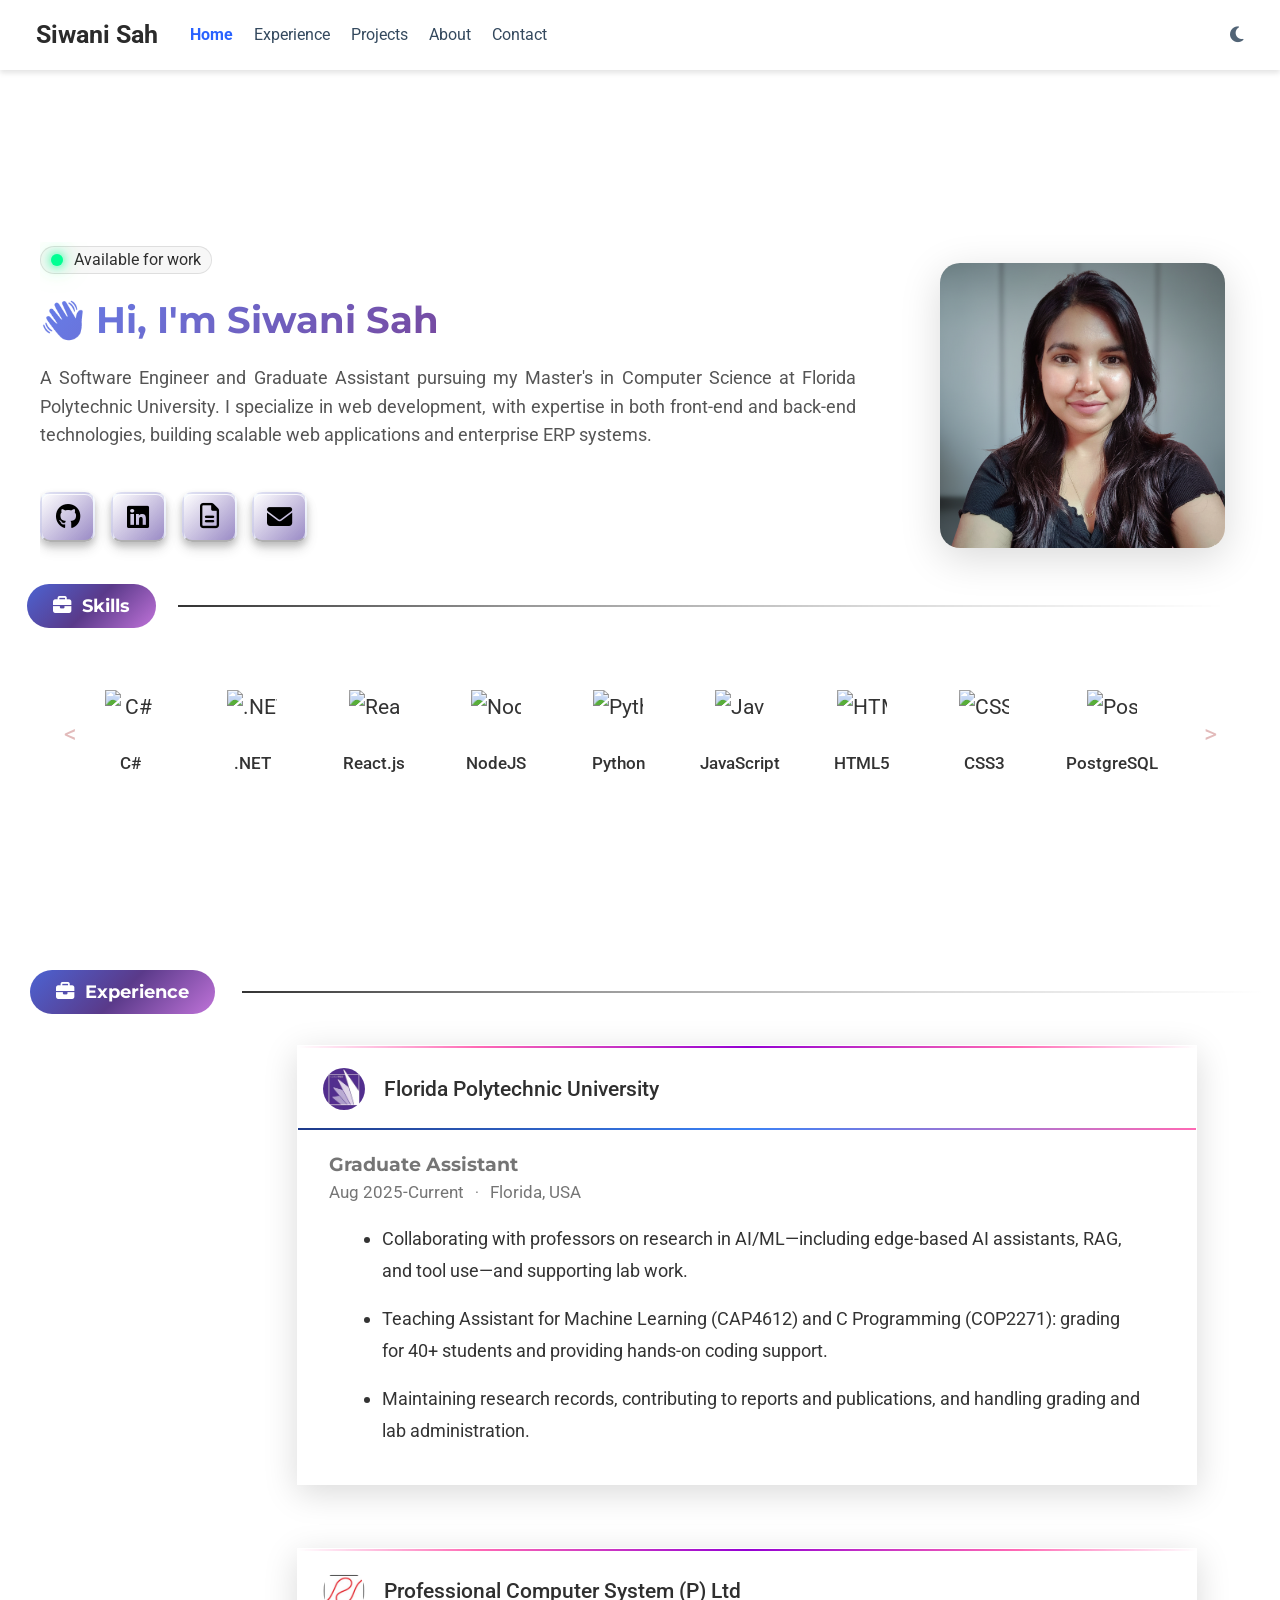
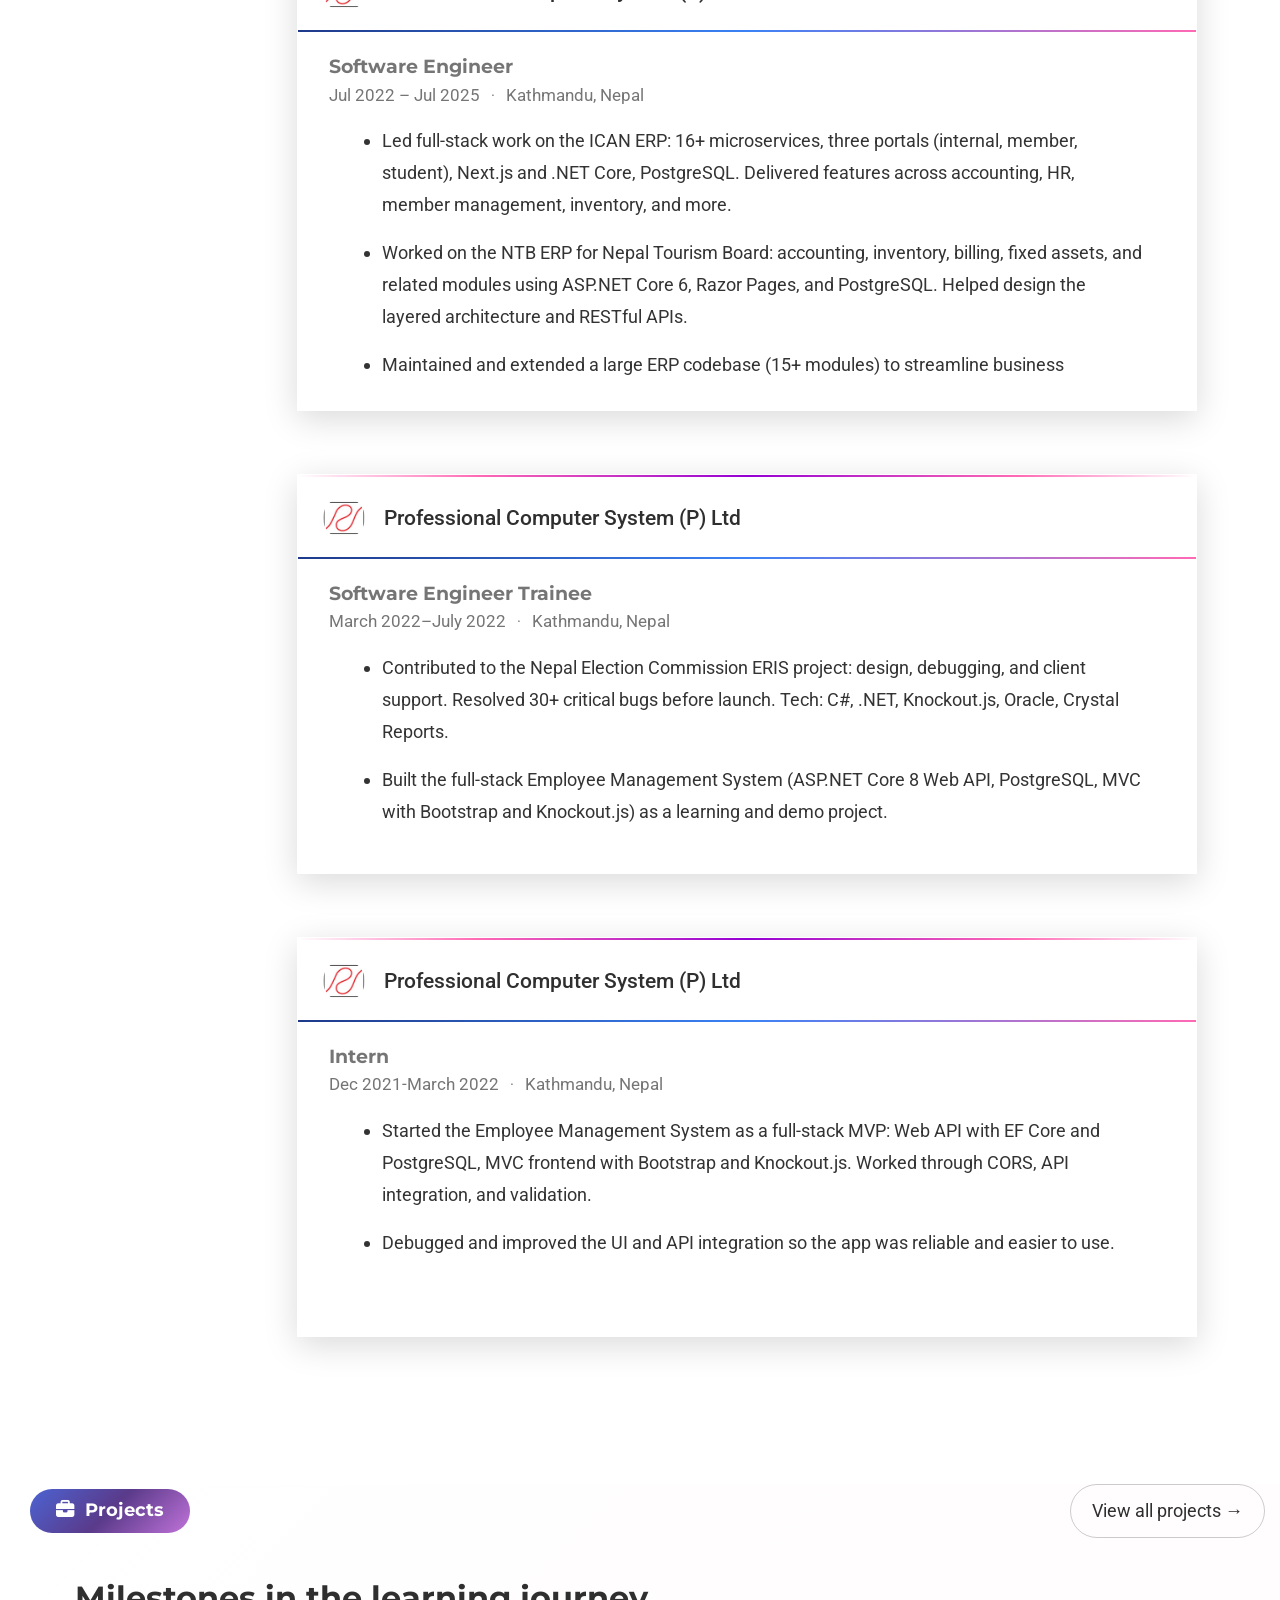
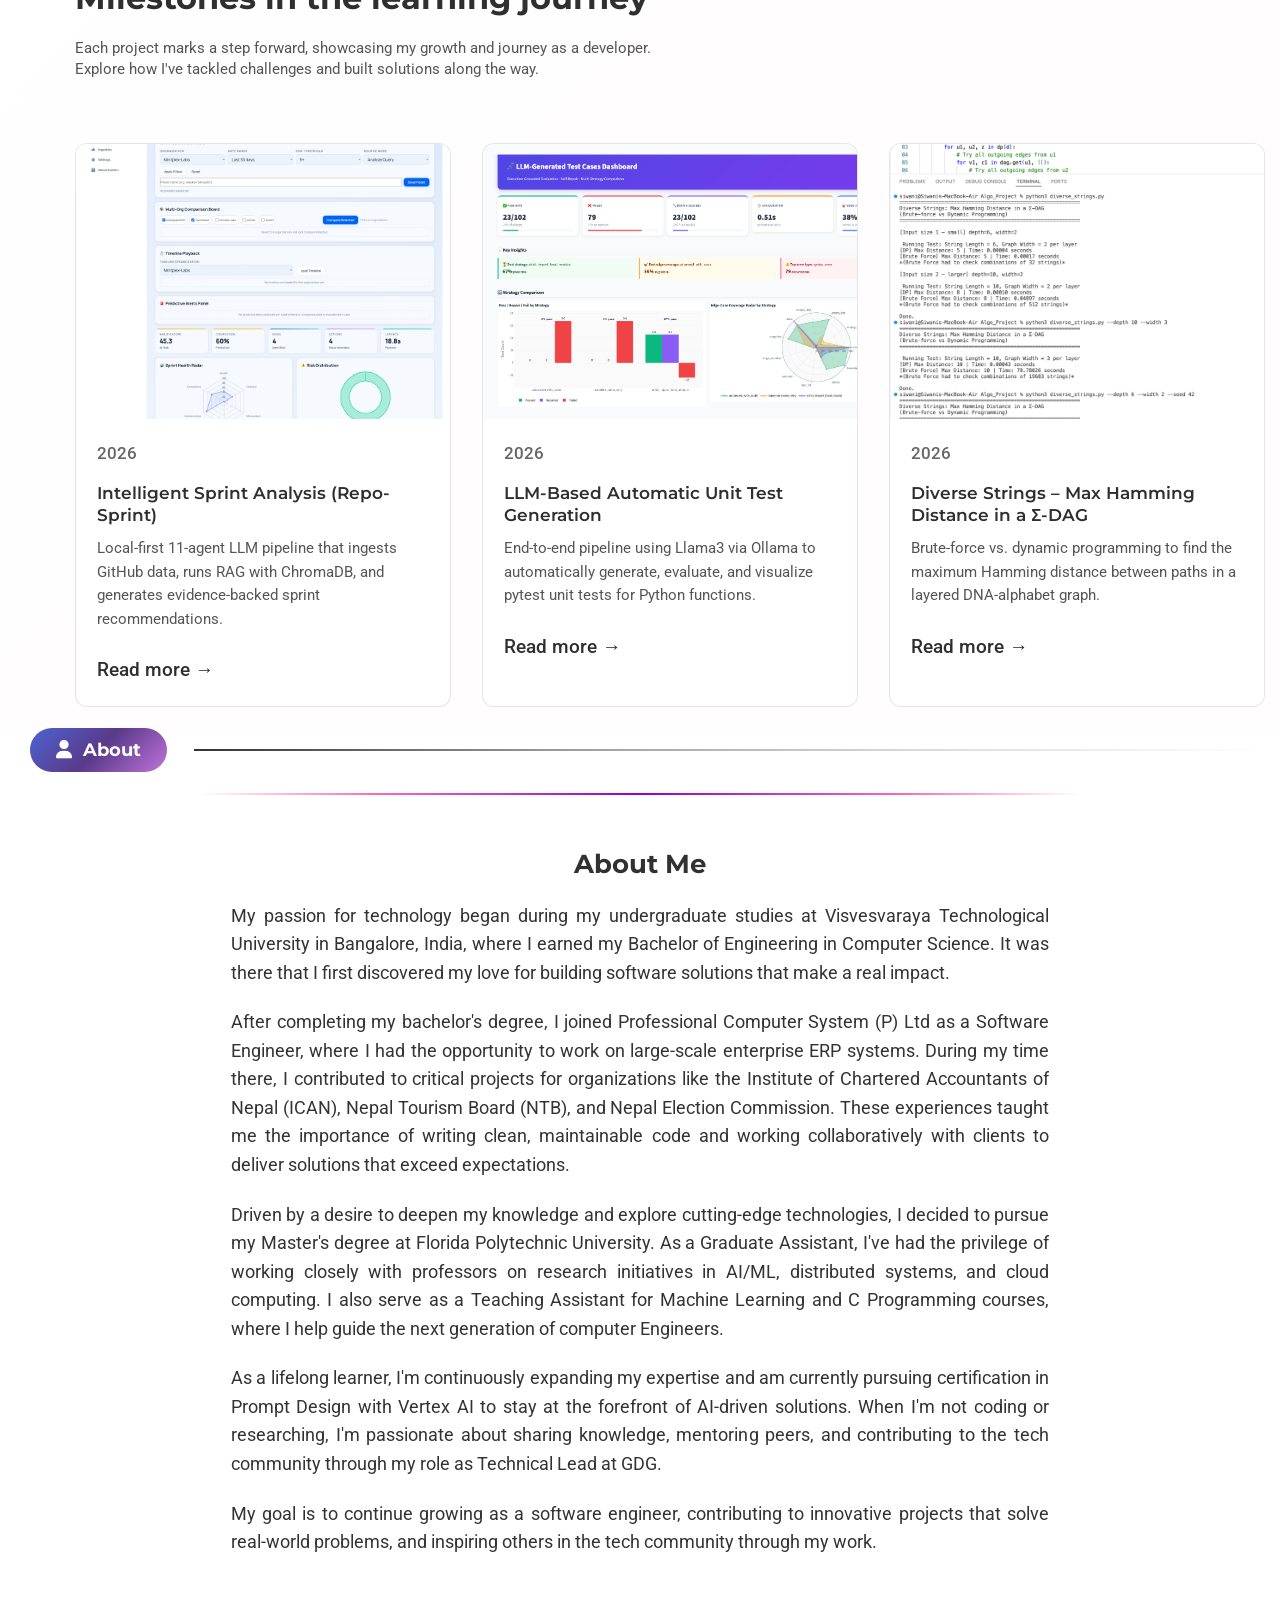
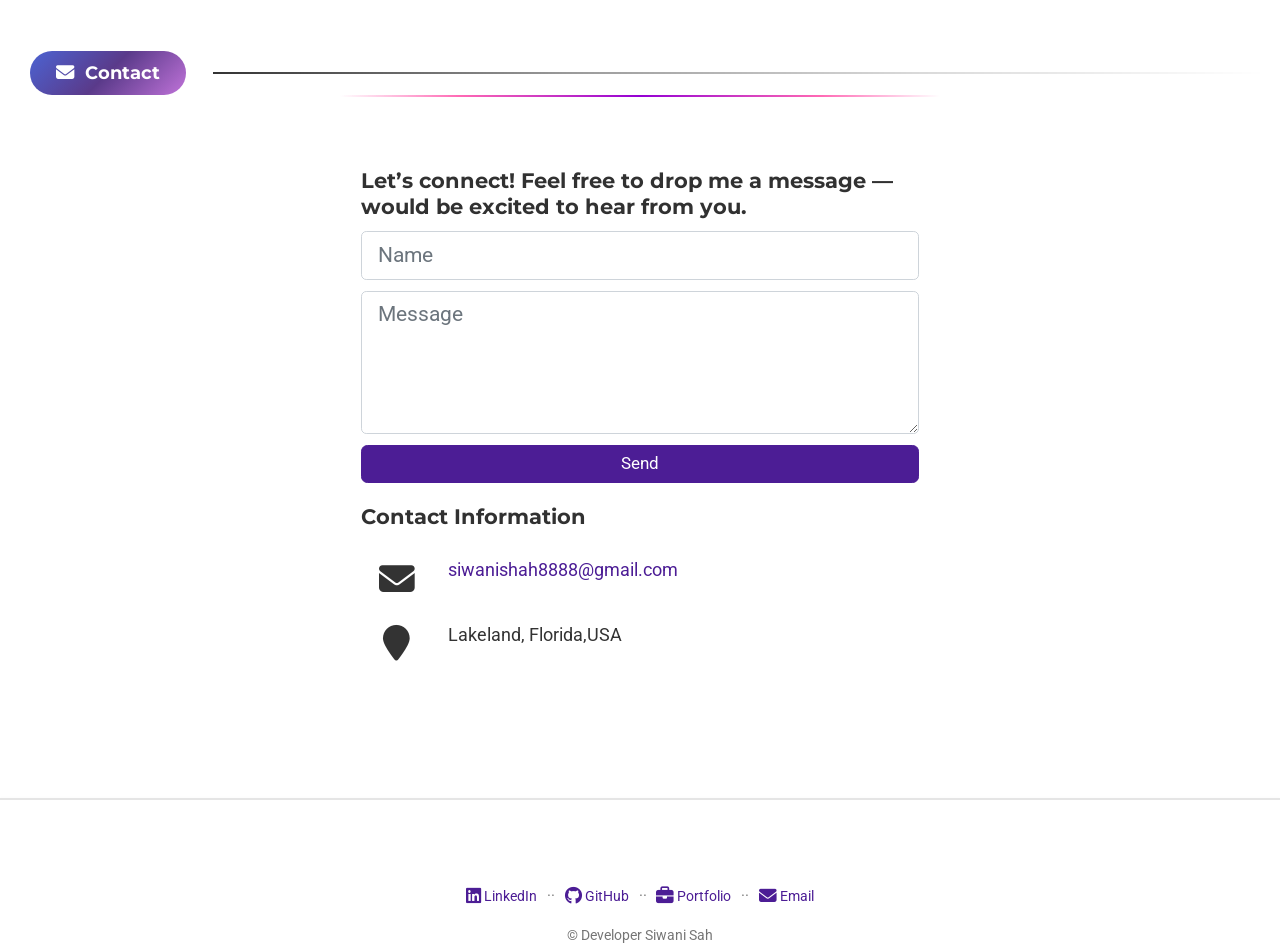
==== index.html @ 26bcd8a6 "add snapshot" ====
<!DOCTYPE html>
<html lang="en-us">

<head>
  <meta charset="utf-8" />
  <meta name="viewport" content="width=device-width, initial-scale=1" />
  <meta http-equiv="X-UA-Compatible" content="IE=edge" />
  <meta name="generator" content="Hugo Blox Builder 5.9.6" />
  <link rel="preconnect" href="https://fonts.gstatic.com" crossorigin />
  <link rel="preload" as="style"
    href="https://fonts.googleapis.com/css2?family=Montserrat:wght@400;700&family=Roboto+Mono&family=Roboto:wght@400;700&display=swap">
  <link rel="stylesheet"
    href="https://fonts.googleapis.com/css2?family=Montserrat:wght@400;700&family=Roboto+Mono&family=Roboto:wght@400;700&display=swap"
    media="print" onload="this.media='all'">
  <script src="js/mathjax-config.js"></script>
  <link rel="stylesheet" href="css/vendor-bundle.min.26c458e6907dc03073573976b7f4044e.css" media="print"
    onload="this.media='all'">
  <link rel="stylesheet" href="https://cdn.jsdelivr.net/gh/jpswalsh/academicons@1.9.4/css/academicons.min.css"
    integrity="sha512-IW0nhlW5MgNydsXJO40En2EoCkTTjZhI3yuODrZIc8cQ4h1XcF53PsqDHa09NqnkXuIe0Oiyyj171BqZFwISBw=="
    crossorigin="anonymous" media="print" onload="this.media='all'">
  <link rel="stylesheet" href="https://cdn.jsdelivr.net/npm/leaflet@1.7.1/dist/leaflet.min.css" integrity=""
    crossorigin="anonymous" media="print" onload="this.media='all'">
  <script src="https://cdn.jsdelivr.net/npm/mathjax@3/es5/tex-chtml.js" integrity="" crossorigin="anonymous"
    async></script>
  <link rel="stylesheet" href="css/wowchemy.32e2e32cf1a4c1ea152e519f8b1fda79.css" />
  <link rel="stylesheet" href="css/libs/chroma/github-light.min.css" title="hl-light" media="print"
    onload="this.media='all'">
  <link rel="stylesheet" href="css/libs/chroma/dracula.min.css" title="hl-dark" media="print" onload="this.media='all'"
    disabled>
  <!-- Font Awesome CDN for icons -->
  <link rel="stylesheet" href="https://cdnjs.cloudflare.com/ajax/libs/font-awesome/6.4.0/css/all.min.css"
    integrity="sha512-iecdLmaskl7CVkqkXNQ/ZH/XLlvWZOJyj7Yy7tcenmpD1ypASozpmT/E0iPtmFIB46ZmdtAc9eNBvH0H/ZpiBw=="
    crossorigin="anonymous" referrerpolicy="no-referrer" />
  <script async src="https://www.googletagmanager.com/gtag/js?id=G-5TVT962Q9F"></script>
  <script>
    window.dataLayer = window.dataLayer || [];

    function gtag() {
      dataLayer.push(arguments);
    }

    function trackOutboundLink(url, target) {
      gtag('event', 'click', {
        'event_category': 'outbound',
        'event_label': url,
        'transport_type': 'beacon',
        'event_callback': function () {
          if (target !== '_blank') {
            document.location = url;
          }
        }
      });
    }

    function onClickCallback(event) {
      if ((event.target.tagName !== 'A') || (event.target.host === window.location.host)) {
        return;
      }
      trackOutboundLink(event.target, event.target.getAttribute('target'));
    }

    gtag('js', new Date());
    gtag('config', 'G-5TVT962Q9F', {});
    gtag('set', { 'cookie_flags': 'SameSite=None;Secure' });
    document.addEventListener('click', onClickCallback, false);
  </script>

  <meta name="author" content="Siwani Sah" />
  <meta name="description" content="Graduate Assistant | Computer Science | Engineer" />
  <link rel="manifest" href="manifest.webmanifest" />
  <link rel="icon" type="image/png" href="media/Siwani.png" />
  <link rel="apple-touch-icon" type="image/png" href="media/Siwani.png" />
  <meta name="theme-color" content="#4C1D95" />
  <meta property="twitter:card" content="summary" />
  <meta property="profile:first_name" content="Siwani">
  <meta property="og:type" content="profile" />
  <meta property="og:site_name" content="SiwaniProfile" />
  <meta property="og:title" content="SiwaniProfile" />
  <meta property="og:description" content="Graduate Assistant | Computer Science | Engineer" />
  <meta property="og:locale" content="en-us" />
  <meta property="og:updated_time" content="2022-10-24T00:00:00&#43;00:00" />
  <link rel="alternate" href="index.xml" type="application/rss+xml" title="SiwaniProfile" />
  <title>Siwani Sah</title>
  <style>
    /* Multicolor moving smoke background for ALL cards (Home/About/Skills/Experience/Projects/Contact) */
    #home .about-card,
    #about .about-card,
    #section-skills .about-card {
      position: relative;
      border: 0 !important;
      background: transparent !important;
      box-shadow: none !important;
    }

    #section-experience .about-card,
    #projects .about-card,
    #contact .about-card {
      position: relative;
      border: 0;
      border-radius: 1rem;
      overflow: hidden;
      background: rgba(255, 255, 255, 0.30);
      backdrop-filter: saturate(110%);
      box-shadow: 0 12px 40px rgba(0, 0, 0, 0.08);
    }

    /* All cards sharp edges (Home/About/Skills/Experience/Projects/Contact) */
    #home .about-card,
    #about .about-card,
    #section-skills .about-card {
      border-radius: 0 !important;
      background: transparent !important;
    }

    #section-experience .about-card,
    #projects .about-card,
    #contact .about-card {
      border-radius: 0 !important;
    }

    /* Outer border for ALL cards (Home/About/Skills/Experience/Projects/Contact) */
    #home .about-card,
    #about .about-card,
    #section-skills .about-card {
      border: none !important;
      background: transparent !important;
    }

    #section-experience .about-card,
    #projects .about-card,
    #contact .about-card {
      border: 1.5px solid rgba(255, 255, 255, 0.45) !important;
    }

    /* Dark mode border for cards */
    [data-theme="dark"] #section-experience .about-card,
    .dark #section-experience .about-card,
    html.dark #section-experience .about-card {
      border: 1.5px solid rgba(255, 255, 255, 0.15) !important;
    }

    /* Hover effect for Skills cards (transparent) */
    #section-skills .about-card:hover {
      box-shadow: none !important;
      transform: none;
    }

    /* Dark mode hover effect for Skills cards */
    [data-theme="dark"] #section-skills .about-card:hover,
    .dark #section-skills .about-card:hover,
    html.dark #section-skills .about-card:hover {
      box-shadow: none !important;
      transform: none;
    }

    /* Hover shadow effect for Projects cards - removed overlapping */
    #projects .about-card:hover {
      box-shadow: 0 12px 40px rgba(0, 0, 0, 0.15) !important;
      transition: all 0.3s ease;
    }

    /* Dark mode hover effect for Projects cards - removed overlapping */
    [data-theme="dark"] #projects .about-card:hover,
    .dark #projects .about-card:hover,
    html.dark #projects .about-card:hover {
      box-shadow: 0 12px 40px rgba(255, 255, 255, 0.15) !important;
      transition: all 0.3s ease;
    }

    /* Hover shadow effect for Home card - removed */
    #home .about-card:hover {
      box-shadow: none !important;
      transform: none;
    }

    /* Dark mode hover effect for Home card - removed */
    [data-theme="dark"] #home .about-card:hover,
    .dark #home .about-card:hover,
    html.dark #home .about-card:hover {
      box-shadow: none !important;
      transform: none;
    }

    /* Hover shadow effect for About card (same as Skills/Projects) */
    #about .about-card:hover {
      box-shadow: 0 12px 40px rgba(0, 0, 0, 0.15) !important;
      transform: translateY(-2px);
      transition: all 0.3s ease;
    }

    /* Dark mode hover effect for About card */
    [data-theme="dark"] #about .about-card:hover,
    .dark #about .about-card:hover,
    html.dark #about .about-card:hover {
      box-shadow: 0 12px 40px rgba(255, 255, 255, 0.15) !important;
      transform: translateY(-2px);
      transition: all 0.3s ease;
    }

    /* Hover shadow effect for Experience card (same as other sections) */
    #section-experience .about-card:hover {
      box-shadow: 0 12px 40px rgba(0, 0, 0, 0.15) !important;
      transform: translateY(-2px);
      transition: all 0.3s ease;
    }

    /* Dark mode hover effect for Experience card */
    [data-theme="dark"] #section-experience .about-card:hover,
    .dark #section-experience .about-card:hover,
    html.dark #section-experience .about-card:hover {
      box-shadow: 0 12px 40px rgba(255, 255, 255, 0.15) !important;
      transform: translateY(-2px);
      transition: all 0.3s ease;
    }

    /* Hover effect for Contact card - removed */
    #contact .about-card:hover {
      box-shadow: none !important;
      transform: none;
    }

    /* Dark mode hover effect for Contact card - removed */
    [data-theme="dark"] #contact .about-card:hover,
    .dark #contact .about-card:hover,
    html.dark #contact .about-card:hover {
      box-shadow: none !important;
      transform: none;
    }


    /* Align Experience cards to the right */
    #section-experience .col-lg-8 {
      margin-left: auto;
    }
    #section-experience .experience {
      justify-content: flex-end;
    }

    /* Remove extra space above and below Experience section */
    #section-experience {
      padding-top: 0 !important;
      margin-top: 0 !important;
      padding-bottom: 1rem !important;
      margin-bottom: 1rem !important;
    }
    #section-experience .container {
      padding-top: 0 !important;
      padding-bottom: 1rem !important;
      margin-top: 0 !important;
    }
    #section-experience .row {
      margin-top: 0 !important;
      padding-top: 0 !important;
    }
    #section-experience .section-heading {
      margin-top: 0 !important;
      padding-top: 0 !important;
      position: sticky;
      top: 70px;
      /* z-index: 100; */
      background: white;
      padding-bottom: 0.5rem;
      margin-bottom: 0.5rem !important;
    }

    /* Dark mode for sticky header */
    [data-theme="dark"] #section-experience .section-heading,
    .dark #section-experience .section-heading,
    html.dark #section-experience .section-heading {
      background: #3f3f3f00;
    }

    /* Experience card-text font size */
    #section-experience .card-text {
      font-size: 0.85rem !important;
      line-height: 1.8 !important;
    }

    /* Experience section list spacing - make bullet points more breathable */
    #section-experience .card-text ul {
      padding-left: 1.5rem;
      margin-bottom: 0;
    }

    #section-experience .card-text li {
      margin-bottom: 0.75rem;
      line-height: 1.8;
    }

    #section-experience .card-text li:last-child {
      margin-bottom: 0;
    }

    /* Modern Home Section Styles */
    #home {
      padding-top: 0rem !important;
      margin-top: 0rem !important;
      padding-bottom: 4rem !important;
      min-height: 100vh;
      display: flex;
      align-items: center;
    }

    #home .container {
      padding-top: 0rem !important;
      padding-bottom: 2rem !important;
    }

    .home-hero-wrapper {
      max-width: 1200px;
      margin: 0 auto;
    }

    .home-hero-content {
      display: flex;
      align-items: center;
      gap: 4rem;
      margin-bottom: 0rem;
      flex-wrap: wrap;
    }

    .home-hero-text {
      flex: 1;
      min-width: 300px;
    }

    /* Available for Work Badge */
    .available-badge {
      display: inline-flex;
      align-items: center;
      gap: 0.5rem;
      padding-left: 10px;
      border-radius: 100px;
      border: 1px solid rgba(0, 0, 0, 0.1);
      background: rgba(0, 0, 0, 0.03);
      margin-bottom: -0.5rem;
      backdrop-filter: blur(10px);
    }

    .available-dot {
      width: 12px;
      height: 12px;
      border-radius: 50%;
      background: #00ff88;
      box-shadow: 
        0 0 10px rgba(0, 255, 136, 0.8),
        0 0 20px rgba(0, 255, 136, 0.6),
        0 0 30px rgba(0, 255, 136, 0.4),
        inset 0 0 10px rgba(0, 255, 136, 0.3);
      animation: pulse-dot 2s ease-in-out infinite;
      filter: brightness(1.2) saturate(1.5);
    }

    @keyframes pulse-dot {
      0%, 100% { 
        opacity: 1; 
        transform: scale(1);
        box-shadow: 
          0 0 10px rgba(0, 255, 136, 0.8),
          0 0 20px rgba(0, 255, 136, 0.6),
          0 0 30px rgba(0, 255, 136, 0.4),
          inset 0 0 10px rgba(0, 255, 136, 0.3);
        filter: brightness(1.2) saturate(1.5);
      }
      50% { 
        opacity: 1; 
        transform: scale(1.15);
        box-shadow: 
          0 0 15px rgba(0, 255, 136, 1),
          0 0 30px rgba(0, 255, 136, 0.8),
          0 0 45px rgba(0, 255, 136, 0.6),
          inset 0 0 15px rgba(0, 255, 136, 0.5);
        filter: brightness(1.4) saturate(1.8);
      }
    }

    .available-text {
      font-size: 0.75rem;
      color: #2F2F2F;
      font-weight: 400;
      padding-right: 10px;
    }

    [data-theme="dark"] .available-badge,
    .dark .available-badge,
    html.dark .available-badge {
      border-color: rgba(255, 255, 255, 0.2);
      background: rgba(255, 255, 255, 0.05);
    }

    [data-theme="dark"] .available-text,
    .dark .available-text,
    html.dark .available-text {
      color: #fff;
    }

    .home-hero-title {
      font-size: 4rem;
      font-weight: 700;
      margin-bottom: 1rem;
      color: #2F2F2F;
      line-height: 1.1;
      letter-spacing: -0.02em;
    }

    [data-theme="dark"] .home-hero-title,
    .dark .home-hero-title,
    html.dark .home-hero-title {
      color: #fff;
    }

    .home-hero-subtitle {
      font-size: 1.5rem;
      font-weight: 400;
      color: #666;
      margin-bottom: 1.5rem;
      line-height: 1.4;
    }

    [data-theme="dark"] .home-hero-subtitle,
    .dark .home-hero-subtitle,
    html.dark .home-hero-subtitle {
      color: #ccc;
    }

    .home-hero-description {
      font-size: 1.1rem;
      line-height: 1.8;
      color: #555;
      margin-bottom: 2rem;
      text-align: justify;
    }

    [data-theme="dark"] .home-hero-description,
    .dark .home-hero-description,
    html.dark .home-hero-description {
      color: #bbb;
    }

    .home-social-links {
      display: flex;
      gap: 0.75rem;
      margin-top: 2rem;
      margin-bottom: 2rem;
      flex-wrap: wrap;
      align-items: center;
    }

    /* Keyboard Key Style for Social Links */
    .social-link {
      display: inline-flex;
      align-items: center;
      justify-content: center;
      width: 55px;
      height: 50px;
      padding: 0;
      background: linear-gradient(180deg, #2a2a2a 0%, #1a1a1a 100%);
      border: 1px solid #444;
      border-bottom: 2px solid #0a0a0a;
      border-radius: 10px;
      box-shadow: 
        0 4px 6px rgba(0, 0, 0, 0.4),
        0 6px 12px rgba(0, 0, 0, 0.3),
        0 8px 16px rgba(0, 0, 0, 0.2),
        inset 0 1px 0 rgba(255, 255, 255, 0.1);
      cursor: pointer;
      transition: all 0.1s ease;
      position: relative;
      color: #fff;
      font-size: 1.2rem;
      text-decoration: none;
      user-select: none;
    }

    .social-link:hover {
      transform: translateY(2px);
      border-bottom: 1px solid #0a0a0a;
      box-shadow: 
        0 1px 2px rgba(0, 0, 0, 0.3),
        0 2px 4px rgba(0, 0, 0, 0.2),
        inset 0 1px 0 rgba(255, 255, 255, 0.05);
      background: linear-gradient(180deg, #1a1a1a 0%, #0a0a0a 100%);
      color: #fff;
    }

    .social-link:active {
      transform: translateY(3px);
      border-bottom: 1px solid #000;
      box-shadow: 
        0 0 1px rgba(0, 0, 0, 0.5),
        inset 0 2px 4px rgba(0, 0, 0, 0.3);
      background: linear-gradient(180deg, #0a0a0a 0%, #000 100%);
    }

    /* Light mode styles for keyboard key */
    [data-theme="light"] .social-link,
    html:not([data-theme="dark"]):not(.dark) .social-link {
      background: linear-gradient(136deg, #ffffff 0%, #6f59adb3 100%);
      border: 2px solid #eef7ff8c;
      border-bottom: 2px solid #b0b0b0;
      color: #000000;
      box-shadow: 
        0 4px 6px rgba(0, 0, 0, 0.15),
        0 6px 12px rgba(0, 0, 0, 0.1),
        0 8px 16px rgba(0, 0, 0, 0.05),
        inset 0 1px 0 rgba(255, 255, 255, 0.8);
    }

    [data-theme="light"] .social-link:hover,
    html:not([data-theme="dark"]):not(.dark) .social-link:hover {
      background: linear-gradient(180deg, #e8e8e8 0%, #d8d8d8 100%);
      border-bottom: 1px solid #b0b0b0;
      box-shadow: 
        0 1px 2px rgba(0, 0, 0, 0.1),
        0 2px 4px rgba(0, 0, 0, 0.05),
        inset 0 1px 0 rgba(255, 255, 255, 0.6);
      color: #2F2F2F;
    }

    [data-theme="light"] .social-link:active,
    html:not([data-theme="dark"]):not(.dark) .social-link:active {
      background: linear-gradient(180deg, #d8d8d8 0%, #c8c8c8 100%);
      border-bottom: 1px solid #a0a0a0;
      box-shadow: 
        0 0 1px rgba(0, 0, 0, 0.1),
        inset 0 2px 4px rgba(0, 0, 0, 0.1);
    }

    /* Explore More Button - Keyboard Key Style */
    .explore-more-btn {
      display: inline-flex;
      align-items: center;
      justify-content: center;
      padding: 0.75rem 1.5rem;
      background: linear-gradient(180deg, #2a2a2a 0%, #1a1a1a 100%);
      border: 1px solid #444;
      border-bottom: 2px solid #0a0a0a;
      border-radius: 8px;
      box-shadow: 
        0 4px 6px rgba(0, 0, 0, 0.4),
        0 6px 12px rgba(0, 0, 0, 0.3),
        0 8px 16px rgba(0, 0, 0, 0.2),
        inset 0 1px 0 rgba(255, 255, 255, 0.1);
      cursor: pointer;
      transition: all 0.1s ease;
      position: relative;
      color: #fff;
      font-size: 0.875rem;
      font-weight: 500;
      text-transform: uppercase;
      letter-spacing: 0.05em;
      text-decoration: none;
      user-select: none;
      white-space: nowrap;
    }

    .explore-more-btn:hover {
      transform: translateY(2px);
      border-bottom: 1px solid #0a0a0a;
      box-shadow: 
        0 1px 2px rgba(0, 0, 0, 0.3),
        0 2px 4px rgba(0, 0, 0, 0.2),
        inset 0 1px 0 rgba(255, 255, 255, 0.05);
      background: linear-gradient(180deg, #1a1a1a 0%, #0a0a0a 100%);
      color: #fff;
    }

    .explore-more-btn:active {
      transform: translateY(3px);
      border-bottom: 1px solid #000;
      box-shadow: 
        0 0 1px rgba(0, 0, 0, 0.5),
        inset 0 2px 4px rgba(0, 0, 0, 0.3);
      background: linear-gradient(180deg, #0a0a0a 0%, #000 100%);
    }

    /* Light mode for Explore More Button */
    [data-theme="light"] .explore-more-btn,
    html:not([data-theme="dark"]):not(.dark) .explore-more-btn {
      background: linear-gradient(180deg, #f5f5f5 0%, #e8e8e8 100%);
      border: 1px solid #d0d0d0;
      border-bottom: 2px solid #b0b0b0;
      color: #2F2F2F;
      box-shadow: 
        0 4px 6px rgba(0, 0, 0, 0.15),
        0 6px 12px rgba(0, 0, 0, 0.1),
        0 8px 16px rgba(0, 0, 0, 0.05),
        inset 0 1px 0 rgba(255, 255, 255, 0.8);
    }

    [data-theme="light"] .explore-more-btn:hover,
    html:not([data-theme="dark"]):not(.dark) .explore-more-btn:hover {
      background: linear-gradient(180deg, #e8e8e8 0%, #d8d8d8 100%);
      border-bottom: 1px solid #b0b0b0;
      box-shadow: 
        0 1px 2px rgba(0, 0, 0, 0.1),
        0 2px 4px rgba(0, 0, 0, 0.05),
        inset 0 1px 0 rgba(255, 255, 255, 0.6);
      color: #2F2F2F;
    }

    [data-theme="light"] .explore-more-btn:active,
    html:not([data-theme="dark"]):not(.dark) .explore-more-btn:active {
      background: linear-gradient(180deg, #d8d8d8 0%, #c8c8c8 100%);
      border-bottom: 1px solid #a0a0a0;
      box-shadow: 
        0 0 1px rgba(0, 0, 0, 0.1),
        inset 0 2px 4px rgba(0, 0, 0, 0.1);
    }

    .home-location {
      display: flex;
      align-items: center;
      gap: 0.5rem;
      color: #666;
      font-size: 0.95rem;
    }

    .home-location i {
      color: #4C1D95;
    }

    .location-link {
      color: #4C1D95;
      text-decoration: none;
      transition: color 0.3s ease;
    }

    .location-link:hover {
      color: #3B1A7A;
      text-decoration: underline;
    }

    [data-theme="dark"] .home-location,
    .dark .home-location,
    html.dark .home-location {
      color: #bbb;
    }

    [data-theme="dark"] .location-link,
    .dark .location-link,
    html.dark .location-link {
      color: #5B21B6;
    }

    .home-hero-image {
      flex-shrink: 0;
    }

    .home-avatar-wrapper {
      position: relative;
      width: 300px;
      height: 300px;
    }

    .home-avatar {
      width: 95%;
      height: 95%;
      object-fit: cover;
      border-radius: 20px;
      box-shadow: 0 10px 40px rgba(0, 0, 0, 0.15);
      transition: transform 0.3s ease;
    }

    .home-avatar:hover {
      transform: scale(1.05);
    }

    /* Home Skills Section */
    .home-skills-section {
      margin-top: -1rem;
      padding-top: 3rem;
      border-top: none;
    }

    .home-skills-header {
      margin-bottom: 2rem;
    }

    .home-skills-title {
      font-size: 1.5rem;
      font-weight: 600;
      color: #2F2F2F;
      margin: 0;
    }

    [data-theme="dark"] .home-skills-title,
    .dark .home-skills-title,
    html.dark .home-skills-title {
      color: #fff;
    }

    .home-skills-container {
      position: relative;
      padding: 0 50px;
    }

    /* Home Skills uses same scrolling styles as main skills section */
    #homeSkillsContainer {
      overflow-x: auto;
      overflow-y: hidden;
      width: 100%;
      padding: 20px 0;
      scroll-behavior: smooth;
      position: relative;
      scrollbar-width: none;
      -ms-overflow-style: none;
    }

    #homeSkillsContainer::-webkit-scrollbar {
      display: none;
    }

    #homeSkillsContainer .skills-scroll {
      display: flex;
      gap: 2rem;
      white-space: nowrap;
      width: max-content;
      animation: scroll-left 20s linear infinite;
    }

    #homeSkillsContainer:hover .skills-scroll {
      animation-play-state: paused;
    }

    /* Responsive Design */
    @media (max-width: 768px) {
      .home-hero-content {
        flex-direction: column;
        gap: 2rem;
        text-align: center;
      }

      .home-hero-title {
        font-size: 2.5rem;
      }

      .home-hero-subtitle {
        font-size: 1.2rem;
      }

      .home-hero-description {
        text-align: left;
      }

      .home-avatar-wrapper {
        width: 250px;
        height: 250px;
        margin: 0 auto;
      }

      .home-skills-container {
        padding: 0 40px;
      }
    }

    /* Home section card width - keeping for compatibility */
    #home .about-card {
      max-width: 1300px;
      margin-left: auto;
      margin-right: auto;
      background: transparent !important;
      backdrop-filter: none !important;
      border: none !important;
      box-shadow: none !important;
      min-height: 350px !important;
    }

    /* Institution link hover and focus effect */
    .institution a {
      color: inherit !important;
      text-decoration: none !important;
      transition: color 0.3s ease, text-decoration 0.3s ease;
      cursor: pointer;
    }

    .institution a:hover,
    .institution a:focus {
      color: #4C1D95 !important;
      text-decoration: underline !important;
      outline: none;
    }

    /* Dark mode hover and focus effect for institution link */
    [data-theme="dark"] .institution a:hover,
    [data-theme="dark"] .institution a:focus,
    .dark .institution a:hover,
    .dark .institution a:focus,
    html.dark .institution a:hover,
    html.dark .institution a:focus {
      color: #5B21B6 !important;
    }

    /* Footer Navigation Height - Only affects footer, not header */
    #navbar-footer {
      min-height: 150px;
      padding-top: 1.5rem;
      padding-bottom: 1.5rem;
      border-top: 2px solid rgba(0, 0, 0, 0.1);
      margin-top: 3rem;
    }

    #navbar-footer .container {
      display: flex;
      align-items: center;
      min-height: 80px;
    }

    /* Dark mode footer border */
    [data-theme="dark"] #navbar-footer,
    .dark #navbar-footer,
    html.dark #navbar-footer {
      border-top-color: rgba(255, 255, 255, 0.1);
    }

    /* Dark mode for Home card */
    [data-theme="dark"] #home .about-card,
    .dark #home .about-card,
    html.dark #home .about-card {
      background: transparent !important;
      border: none !important;
      box-shadow: none !important;
    }

    /* Home section avatar - rectangular shape */
    #home .avatar {
      border-radius: 12px !important;
      object-fit: cover;
      transition: all 0.3s ease;
      cursor: pointer;
    }

    /* Hover effect for home section avatar */
    #home .avatar:hover {
      transform: scale(1.05);
      box-shadow: 0 8px 24px rgba(0, 0, 0, 0.2);
      border: 3px solid rgba(47, 47, 47, 0.3);
    }

    /* Dark mode hover effect for avatar */
    [data-theme="dark"] #home .avatar:hover,
    .dark #home .avatar:hover,
    html.dark #home .avatar:hover {
      box-shadow: 0 8px 24px rgba(255, 255, 255, 0.2);
      border: 3px solid rgba(255, 255, 255, 0.3);
    }

    /* Add space above Experience section header */
    #section-experience {
      padding-top: 0 !important;
    }

    #section-experience .container {
      padding-top: 0 !important;
    }

    /* Contact card styling - same as About section */
    #contact .about-card {
      min-height: 650px !important;
      max-width: 600px;
      margin-left: auto;
      margin-right: auto;
      background: transparent !important;
      backdrop-filter: none !important;
      border: none !important;
      box-shadow: none !important;
    }


    /* Dark mode for Contact card */
    [data-theme="dark"] #contact .about-card,
    .dark #contact .about-card,
    html.dark #contact .about-card {
      background: transparent !important;
      border: none !important;
      box-shadow: none !important;
    }

    #contact .card-body {
      min-height: 550px !important;
      display: flex;
      flex-direction: column;
      justify-content: center;
    }

    /* Fix Contact Information icon alignment */
    #contact .fa-ul {
      margin-left: 0;
    }

    #contact .fa-li {
      left: 0;
      top: 0.25em;
      vertical-align: middle;
    }

    #contact .fa-ul li {
      display: flex;
      align-items: center;
      margin-bottom: 0.25rem;
    }

    #contact .fa-ul li i.fa-li {
      position: relative;
      left: 0;
      margin-right: 0.75rem;
      vertical-align: middle;
    }

    /* Remove extra space above and below Contact section */
    #contact {
      padding-top: 0 !important;
      margin-top: 0 !important;
      padding-bottom: 0 !important;
      margin-bottom: 0 !important;
    }
    #contact .container {
      padding-top: 0 !important;
      padding-bottom: 0 !important;
    }
    #contact .section-heading {
      margin-top: 0 !important;
    }

    /* width utilities for 60%/70% since Bootstrap lacks them */
    .w-60 { width: 60% !important; }
    .w-70 { width: 70% !important; }
    .w-85 { width: 85% !important; }
    .w-95 { width: 95% !important; }

    /* Skills layout */
    #section-skills { position: relative; z-index: auto; }
    #section-skills .skills-stack { position: relative; padding-bottom: 0; }
    #section-skills .stack-item { position: relative; z-index: auto; }
    #section-skills .stack-item + .stack-item { margin-top: 2rem; }
    @media (min-width: 768px) {
      #section-skills .stack-item + .stack-item { margin-top: 2.5rem; }
      #section-skills .skills-stack { padding-bottom: 0; }
    }

    /* Heading rule line extending to the right */
    #section-skills .section-heading .heading-rule {
      flex: 1 1 auto;
      height: 2px;
      margin-left: 12px;
      background: linear-gradient(90deg,
        rgba(0, 0, 0, 0.8),
        rgba(0, 0, 0, 0.4),
        rgba(0, 0, 0, 0.15),
        rgba(0, 0, 0, 0));
    }

    /* Dark mode: white line when dark theme is active */
    [data-theme="dark"] #section-skills .section-heading .heading-rule,
    .dark #section-skills .section-heading .heading-rule,
    html.dark #section-skills .section-heading .heading-rule {
      background: linear-gradient(90deg,
        rgba(255, 255, 255, 0.8),
        rgba(255, 255, 255, 0.4),
        rgba(255, 255, 255, 0.15),
        rgba(255, 255, 255, 0));
    }

    /* Experience heading rule line extending to the right (same as Skills) */
    #section-experience .section-heading .heading-rule {
      flex: 1 1 auto;
      height: 2px;
      margin-left: 12px;
      background: linear-gradient(90deg,
        rgba(0, 0, 0, 0.8),
        rgba(0, 0, 0, 0.4),
        rgba(0, 0, 0, 0.15),
        rgba(0, 0, 0, 0));
    }

    /* Dark mode: white line for Experience when dark theme is active */
    [data-theme="dark"] #section-experience .section-heading .heading-rule,
    .dark #section-experience .section-heading .heading-rule,
    html.dark #section-experience .section-heading .heading-rule {
      background: linear-gradient(90deg,
        rgba(255, 255, 255, 0.8),
        rgba(255, 255, 255, 0.4),
        rgba(255, 255, 255, 0.15),
        rgba(255, 255, 255, 0));
    }

    /* Home Skills heading rule line extending to the right (same as Experience) */
    #home .section-heading .heading-rule {
      flex: 1 1 auto;
      height: 2px;
      margin-left: 50px;
      background: linear-gradient(90deg,
        rgba(0, 0, 0, 0.8),
        rgba(0, 0, 0, 0.4),
        rgba(0, 0, 0, 0.15),
        rgba(0, 0, 0, 0));
    }

    /* Dark mode: white line for Home Skills when dark theme is active */
    [data-theme="dark"] #home .section-heading .heading-rule,
    .dark #home .section-heading .heading-rule,
    html.dark #home .section-heading .heading-rule {
      background: linear-gradient(90deg,
        rgba(255, 255, 255, 0.8),
        rgba(255, 255, 255, 0.4),
        rgba(255, 255, 255, 0.15),
        rgba(255, 255, 255, 0));
    }

    /* Contact heading rule line extending to the right (same as Skills/Experience) */
    #contact .section-heading .heading-rule {
      flex: 1 1 auto;
      height: 2px;
      margin-left: 12px;
      background: linear-gradient(90deg,
        rgba(0, 0, 0, 0.8),
        rgba(0, 0, 0, 0.4),
        rgba(0, 0, 0, 0.15),
        rgba(0, 0, 0, 0));
    }

    /* Dark mode: white line for Contact when dark theme is active */
    [data-theme="dark"] #contact .section-heading .heading-rule,
    .dark #contact .section-heading .heading-rule,
    html.dark #contact .section-heading .heading-rule {
      background: linear-gradient(90deg,
        rgba(255, 255, 255, 0.8),
        rgba(255, 255, 255, 0.4),
        rgba(255, 255, 255, 0.15),
        rgba(255, 255, 255, 0));
    }

    /* Projects heading rule line extending to the right (same as other sections) */
    #projects .section-heading .heading-rule {
      flex: 1 1 auto;
      height: 2px;
      margin-left: 12px;
      background: linear-gradient(90deg,
        rgba(0, 0, 0, 0.8),
        rgba(0, 0, 0, 0.4),
        rgba(0, 0, 0, 0.15),
        rgba(0, 0, 0, 0));
    }

    /* Dark mode: white line for Projects when dark theme is active */
    [data-theme="dark"] #projects .section-heading .heading-rule,
    .dark #projects .section-heading .heading-rule,
    html.dark #projects .section-heading .heading-rule {
      background: linear-gradient(90deg,
        rgba(255, 255, 255, 0.8),
        rgba(255, 255, 255, 0.4),
        rgba(255, 255, 255, 0.15),
        rgba(255, 255, 255, 0));
    }

    /* About heading rule line extending to the right (same as other sections) */
    #about .section-heading .heading-rule {
      flex: 1 1 auto;
      height: 2px;
      margin-left: 12px;
      background: linear-gradient(90deg,
        rgba(0, 0, 0, 0.8),
        rgba(0, 0, 0, 0.4),
        rgba(0, 0, 0, 0.15),
        rgba(0, 0, 0, 0));
    }

    /* Dark mode: white line for About when dark theme is active */
    [data-theme="dark"] #about .section-heading .heading-rule,
    .dark #about .section-heading .heading-rule,
    html.dark #about .section-heading .heading-rule {
      background: linear-gradient(90deg,
        rgba(255, 255, 255, 0.8),
        rgba(255, 255, 255, 0.4),
        rgba(255, 255, 255, 0.15),
        rgba(255, 255, 255, 0));
    }

    /* Align Projects content to the right */
    #projects .col-lg-8 {
      margin-left: auto;
    }
    #projects .projects-container {
      justify-content: flex-end;
    }

    /* Remove overlapping effect from Projects cards */
    
    #projects .about-card {
      margin-bottom: 0 !important;
      position: relative;
      z-index: 1;
    }
    

    /* Optimize Projects section for one-page fit */
    #projects {
      padding-top: 0 !important;
      margin-top: 0 !important;
      padding-bottom: 1rem !important;
      margin-bottom: 0 !important;
    }
    #projects .container {
      padding-top: 0 !important;
      padding-bottom: 0 !important;
    }
    #projects .section-heading {
      margin-top: 0 !important;
      position: sticky;
      top: 70px;
      /* z-index: 100; */
      background: white;
      padding-top: 0.5rem;
      padding-bottom: 0.5rem;
      margin-bottom: 0.5rem !important;
    }

    /* Dark mode for sticky header */
    [data-theme="dark"] #projects .section-heading,
    .dark #projects .section-heading,
    html.dark #projects .section-heading {
      background: #3f3f3f00;
    }

    /* Remove extra space below project cards */
    #projects .projects-container {
      margin-bottom: 0 !important;
      padding-bottom: 0 !important;
    }
    
    
    #projects .about-card:last-child {
      margin-bottom: 0 !important;
    }
    
    /* Add proper spacing after projects section */
    #projects .col-lg-8 {
      margin-bottom: 1rem !important;
      padding-bottom: 0 !important;
    }

    /* Add space above contact section to prevent overlap */
    #contact {
      margin-top: 1rem !important;
      padding-top: 1rem !important;
    }

    /* Project Sticky Card Layout Styles */
    .project-sticky-container {
      position: relative;
      padding-top: 0.5rem;
      z-index: 1;
    }

    .sticky-project-card {
      position: sticky;
      top: 8.5rem;
      width: 100%;
      max-width: 900px;
      margin: 0 auto 3rem;
      z-index: 1;
    }

    /* Reverse z-index so later cards appear on top when stacking */
    /* Cards positioned below header: 70px navbar + ~1.5rem header height = ~8.5rem */
    .sticky-project-card:nth-child(1) { 
      z-index: 10; 
      top: 8.5rem;
    }
    .sticky-project-card:nth-child(2) { 
      z-index: 20; 
      top: calc(8.5rem + 1.5rem);
    }
    .sticky-project-card:nth-child(3) { 
      z-index: 30; 
      top: calc(8.5rem + 3rem);
    }
    .sticky-project-card:nth-child(4) { 
      z-index: 40; 
      top: calc(8.5rem + 4.5rem);
    }
    .sticky-project-card:nth-child(5) { 
      z-index: 50; 
      top: calc(8.5rem + 6rem);
    }
    .sticky-project-card:nth-child(6) { 
      z-index: 60; 
      top: calc(8.5rem + 7.5rem);
    }
    .sticky-project-card:nth-child(7) { 
      z-index: 70; 
      top: calc(8.5rem + 9rem);
    }
    .sticky-project-card:nth-child(8) {
      z-index: 80; 
      top: calc(8.5rem + 10.5rem);
    }

    .sticky-project-card:last-child {
      margin-bottom: 4rem;
    }

    /* Project Gradient Border */
    .project-gradient-border {
      height: 2px;
      width: 100%;
      background: linear-gradient(90deg, 
        transparent, 
        #ff69b4 20%, 
        #9400d3 50%, 
        #ff69b4 80%, 
        transparent
      );
      position: relative;
      z-index: 3;
    }

    /* Project Header */
    .project-header {
      padding: 0.75rem 1rem;
      position: relative;
      display: flex;
      align-items: center;
      justify-content: space-between;
      background: transparent;
      z-index: 3;
      border-bottom: none;
    }

    .project-header::after {
      content: '';
      position: absolute;
      bottom: 0;
      left: 0;
      right: 0;
      height: 2px;
      background: linear-gradient(90deg, #1e3a8a 0%, #3b82f6 50%, #ff69b4 100%);
    }

    .project-title-header {
      display: flex;
      align-items: center;
      gap: 0.75rem;
      flex: 1;
    }

    .project-icon-placeholder {
      width: 50px;
      height: 50px;
      border-radius: 50%;
      background: rgba(255, 255, 255, 0.1);
      display: flex;
      align-items: center;
      justify-content: center;
      flex-shrink: 0;
    }

    .project-name {
      color: #2F2F2F;
      font-size: 1rem;
      font-weight: 500;
      margin: 0;
      text-decoration: none;
      transition: color 0.3s ease;
    }

    .project-name:hover {
      color: #4C1D95;
      text-decoration: none;
    }

    /* Dark mode project name */
    [data-theme="dark"] .project-name,
    .dark .project-name,
    html.dark .project-name {
      color: #fff;
    }

    [data-theme="dark"] .project-name:hover,
    .dark .project-name:hover,
    html.dark .project-name:hover {
      color: #5B21B6;
    }

    /* Code button in project header */
    .project-code-btn {
      padding: 0.4rem 0.9rem;
      background-color: #4C1D95;
      color: #fff !important;
      border: none;
      border-radius: 0.375rem;
      font-size: 0.875rem;
      font-weight: 500;
      text-decoration: none;
      transition: all 0.3s ease;
      cursor: pointer;
      display: inline-flex;
      align-items: center;
      justify-content: center;
      white-space: nowrap;
    }

    .project-code-btn:hover {
      background-color: #3B1A7A;
      color: #fff !important;
      transform: translateY(-2px) scale(1.05);
      box-shadow: 0 6px 20px rgba(76, 29, 149, 0.5);
      text-decoration: none;
    }

    .project-code-btn:active {
      transform: translateY(0) scale(1.02);
      box-shadow: 0 2px 8px rgba(76, 29, 149, 0.4);
    }

    [data-theme="dark"] .project-code-btn,
    .dark .project-code-btn,
    html.dark .project-code-btn {
      background-color: #4C1D95;
      color: #fff !important;
    }

    [data-theme="dark"] .project-code-btn:hover,
    .dark .project-code-btn:hover,
    html.dark .project-code-btn:hover {
      background-color: #5B21B6;
      color: #fff !important;
      transform: translateY(-2px) scale(1.05);
      box-shadow: 0 6px 20px rgba(91, 33, 182, 0.6);
    }

    [data-theme="dark"] .project-code-btn:active,
    .dark .project-code-btn:active,
    html.dark .project-code-btn:active {
      transform: translateY(0) scale(1.02);
      box-shadow: 0 2px 8px rgba(91, 33, 182, 0.5);
    }

    /* Dark Purple Accent Color - Buttons */
    .btn-primary {
      background-color: #4C1D95 !important;
      border-color: #4C1D95 !important;
      color: #fff !important;
    }

    .btn-primary:hover,
    .btn-primary:focus,
    .btn-primary:active {
      background-color: #3B1A7A !important;
      border-color: #3B1A7A !important;
      color: #fff !important;
    }

    .btn-outline-primary {
      color: #4C1D95 !important;
      border-color: #4C1D95 !important;
      background-color: transparent !important;
    }

    .btn-outline-primary:hover,
    .btn-outline-primary:focus,
    .btn-outline-primary:active {
      background-color: #4C1D95 !important;
      border-color: #4C1D95 !important;
      color: #fff !important;
    }

    /* Dark Purple Accent Color - Links */
    a {
      color: #4C1D95;
      transition: color 0.3s ease;
    }

    a:hover {
      color: #3B1A7A;
    }

    /* Dark mode links */
    [data-theme="dark"] a,
    .dark a,
    html.dark a {
      color: #5B21B6;
    }

    [data-theme="dark"] a:hover,
    .dark a:hover,
    html.dark a:hover {
      color: #5B21B6;
    }

    /* Dark Purple for icons and other accent elements */
    .nav-link:hover {
      color: #4C1D95 !important;
    }

    [data-theme="dark"] .nav-link:hover,
    .dark .nav-link:hover,
    html.dark .nav-link:hover {
      color: #5B21B6 !important;
    }

    /* Social media icons - Dark Purple accent */
    .big-icon {
      transition: color 0.3s ease, transform 0.3s ease;
    }

    .big-icon:hover {
      color: #4C1D95 !important;
      transform: scale(1.1);
    }

    [data-theme="dark"] .big-icon:hover,
    .dark .big-icon:hover,
    html.dark .big-icon:hover {
      color: #5B21B6 !important;
    }

    /* Hover effects for sticky project cards */
    .sticky-project-card .about-card {
      transition: all 0.3s ease !important;
      position: relative;
      z-index: 2;
    }

    .sticky-project-card .about-card:hover {
      box-shadow: 0 12px 40px rgba(0, 0, 0, 0.15) !important;
      transform: translateY(-2px) !important;
      transition: all 0.3s ease !important;
    }

    /* Dark mode hover effect for sticky project cards */
    [data-theme="dark"] .sticky-project-card .about-card:hover,
    .dark .sticky-project-card .about-card:hover,
    html.dark .sticky-project-card .about-card:hover {
      box-shadow: 0 12px 40px rgba(255, 255, 255, 0.15) !important;
      transform: translateY(-2px) !important;
      transition: all 0.3s ease !important;
    }

    /* Ensure smoke animations work for sticky project cards */
    .sticky-project-card .about-card .rainbow-smoke {
      position: absolute;
      inset: -14%;
      border-radius: inherit;
      overflow: hidden;
      z-index: 1;
      pointer-events: none;
      mix-blend-mode: screen;
      background: radial-gradient(40% 35% at 50% 50%, rgba(88, 0, 120, 0.10), transparent 70%);
      filter: blur(20px);
      opacity: 0.8;
      will-change: transform, opacity;
      animation: centerPulse 8s ease-in-out infinite alternate;
    }

    /* Enhanced hover effects for sticky project cards */
    .sticky-project-card .about-card:hover .rainbow-smoke {
      filter: blur(25px) saturate(1.2) !important;
      opacity: 0.9 !important;
      animation: centerPulseHover 6s ease-in-out infinite alternate !important;
    }

    /* Ensure sticky project cards have solid backgrounds and equal height */
    .sticky-project-card .about-card {
      background: rgba(255, 255, 255, 0.95) !important;
      backdrop-filter: blur(10px);
      border: 2px solid rgba(255, 255, 255, 0.3) !important;
      box-shadow: 0 8px 32px rgba(0, 0, 0, 0.15) !important;
      position: relative;
      isolation: isolate;
      min-height: 550px;
      height: auto;
      display: flex;
      flex-direction: column;
    }

    .sticky-project-card .card-body {
      flex: 1;
      display: flex;
      flex-direction: column;
      overflow: hidden;
      background: transparent;
      position: relative;
      z-index: 3;
    }

    .sticky-project-card .card-text {
      flex: 1;
      overflow-y: auto;
      max-height: 420px;
      line-height: 1.8;
    }

    /* Sticky project card list spacing */
    .sticky-project-card .card-text ul {
      padding-left: 1.5rem;
      margin-bottom: 0;
    }

    .sticky-project-card .card-text li {
      margin-bottom: 0.75rem;
      line-height: 1.8;
    }

    .sticky-project-card .card-text li:last-child {
      margin-bottom: 0;
    }

    /* Scrollbar styling for card text */
    .sticky-project-card .card-text::-webkit-scrollbar {
      width: 6px;
    }

    .sticky-project-card .card-text::-webkit-scrollbar-track {
      background: rgba(0, 0, 0, 0.1);
      border-radius: 3px;
    }

    .sticky-project-card .card-text::-webkit-scrollbar-thumb {
      background: rgba(0, 0, 0, 0.3);
      border-radius: 3px;
    }

    .sticky-project-card .card-text::-webkit-scrollbar-thumb:hover {
      background: rgba(0, 0, 0, 0.5);
    }

    /* Dark mode backgrounds */
    [data-theme="dark"] .sticky-project-card .about-card,
    .dark .sticky-project-card .about-card,
    html.dark .sticky-project-card .about-card {
      background: rgba(20, 20, 20, 0.98) !important;
      border: 2px solid rgba(255, 255, 255, 0.15) !important;
    }

    .sticky-project-card .project-header {
      background: transparent;
      position: relative;
      z-index: 3;
      border-bottom: none;
    }

    /* Dark mode border for project header - brighter gradient */
    [data-theme="dark"] .project-header::after,
    .dark .project-header::after,
    html.dark .project-header::after {
      background: linear-gradient(90deg, #3b82f6 0%, #60a5fa 50%, #ff69b4 100%);
    }

    /* Ensure rainbow-smoke doesn't interfere with card visibility */
    .sticky-project-card .rainbow-smoke {
      z-index: 0 !important;
      opacity: 0.5;
    }

    /* Remove gap above Skills and reduce height */
    #section-skills {
      padding-top: 0 !important;
      margin-top: 0 !important;
      padding-bottom: 0.5rem !important;
      margin-bottom: 0.5rem !important;
    }
    #section-skills .container { 
      padding-top: 0 !important;
      padding-bottom: 0.5rem !important;
    }
    #section-skills .section-heading { margin-top: 0 !important; margin-bottom: 0.5rem !important; }

    /* Skills section card width and center it */
    #section-skills .about-card {
      width: 90% !important;
      max-width: 90% !important;
      margin-left: auto !important;
      margin-right: auto !important;
      background: transparent !important;
      backdrop-filter: none !important;
      border: none !important;
      box-shadow: none !important;
    }

    /* Hide gradient border in Skills section */
    #section-skills .gradient-border {
      display: none !important;
    }

    /* Dark mode for Skills card - remove card background */
    [data-theme="dark"] #section-skills .about-card,
    .dark #section-skills .about-card,
    html.dark #section-skills .about-card {
      background: transparent !important;
      border: none !important;
      box-shadow: none !important;
      padding: 0 !important;
      backdrop-filter: none !important;
    }

    /* Dark mode for Skills card-body - ensure transparent */
    [data-theme="dark"] #section-skills .about-card .card-body,
    .dark #section-skills .about-card .card-body,
    html.dark #section-skills .about-card .card-body {
      background: transparent !important;
      background-color: transparent !important;
      backdrop-filter: none !important;
    }

    /* Skills header box with darker rainbow gradient background */
    .skills-header-box {
      background: linear-gradient(135deg, #4c63d2 0%, #5a3a8a 25%, #c073d9 50%, #3a8ae8 75%, #00c8e8 100%) !important;
      background-size: 200% 200% !important;
      color: white !important;
      font-weight: 700 !important;
      border: none !important;
      animation: rainbowShift 3s ease infinite !important;
    }

    /* Dark mode styling for Skills header box */
    [data-theme="dark"] .skills-header-box,
    .dark .skills-header-box,
    html.dark .skills-header-box {
      background: linear-gradient(135deg, #4c63d2 0%, #5a3a8a 25%, #c073d9 50%, #3a8ae8 75%, #00c8e8 100%) !important;
      background-size: 200% 200% !important;
      color: white !important;
      animation: rainbowShift 3s ease infinite !important;
    }

    /* Dark mode styling for Skills header lines */
    [data-theme="dark"] .skills-header-line,
    .dark .skills-header-line,
    html.dark .skills-header-line {
      background-color: white !important;
    }


    #home .about-card .card-body,
    #about .about-card .card-body,
    #section-skills .about-card .card-body {
      position: relative;
      z-index: 2; /* above rainbow-smoke */
      padding: 1rem 1.5rem;
      font-size: 0.85rem !important;
      background: transparent !important;
    }

    #section-experience .about-card .card-body,
    #projects .about-card .card-body,
    #contact .about-card .card-body {
      position: relative;
      z-index: 2; /* above rainbow-smoke */
      padding: 1rem 1.5rem;
      font-size: 0.85rem !important;
    }

    /* Tweak Home spacing: add space inside card, remove extra section gap */
    #home .about-card .card-body { 
      padding-top: 1rem !important; 
      padding-bottom: 1rem !important; 
      min-height: 300px !important;
    }

    /* General font size reduction for all card text content */
    .card-body p,
    .card-text,
    .article-style p {
      font-size: 0.85rem !important;
      line-height: 1.6 !important;
    }

    /* Home section header with rainbow gradient */
    #home .article-style h2 {
      font-weight: 700 !important;
      font-size: 1.75rem;
      margin-bottom: 1rem;
      background: linear-gradient(135deg, #667eea 0%, #764ba2 25%, #f093fb 50%, #4facfe 75%, #00f2fe 100%);
      background-size: 200% 200%;
      -webkit-background-clip: text;
      -webkit-text-fill-color: transparent;
      background-clip: text;
      animation: rainbowShift 3s ease infinite;
    }

    @keyframes rainbowShift {
      0% { background-position: 0% 50%; }
      50% { background-position: 100% 50%; }
      100% { background-position: 0% 50%; }
    }

    /* Dark mode for header */
    [data-theme="dark"] #home .article-style h2,
    .dark #home .article-style h2,
    html.dark #home .article-style h2 {
      background: linear-gradient(135deg, #667eea 0%, #764ba2 25%, #f093fb 50%, #4facfe 75%, #00f2fe 100%);
      -webkit-background-clip: text;
      -webkit-text-fill-color: transparent;
      background-clip: text;
    }
    #home { padding-bottom: 0 !important; margin-bottom: 0 !important; padding-top: 0 !important; margin-top: 0 !important; }
    #home .container { padding-bottom: 0 !important; padding-top: 0 !important; }

    /* About section styling */
    #about .about-card {
      width: 85% !important;
      max-width: 85% !important;
      margin-left: auto !important;
      margin-right: auto !important;
      background: rgba(255, 255, 255, 0.30) !important;
      backdrop-filter: saturate(110%);
    }

    /* Dark mode for About card */
    [data-theme="dark"] #about .about-card,
    .dark #about .about-card,
    html.dark #about .about-card {
      background: rgba(0, 0, 0, 0.30) !important;
      border: 1.5px solid rgba(255, 255, 255, 0.25) !important;
    }

    /* Trim extra space in Skills card bodies */
    #section-skills .about-card .card-body { 
      padding-top: 0.75rem !important;
      padding-bottom: 0.5rem !important; 
    }
    #section-skills .about-card .card-body > *:last-child { margin-bottom: 0 !important; }

    /* Remove extra space below text in Projects cards */
    #projects .about-card .card-body { padding-bottom: 0.75rem !important; }
    #projects .about-card .card-body > *:last-child { margin-bottom: 0 !important; }
    #projects .card-text { 
      margin-bottom: 0 !important;
      line-height: 1.8 !important;
    }
    #projects .card-text ul { 
      margin-bottom: 0 !important;
      padding-left: 1.5rem;
    }
    #projects .card-text li {
      margin-bottom: 0.75rem;
      line-height: 1.8;
    }
    #projects .card-text li:last-child { 
      margin-bottom: 0 !important; 
    }


    /* Skills Horizontal Scroll Styles */
    .skills-scroll-container {
      overflow-x: auto;
      overflow-y: hidden;
      width: 100%;
      padding: 20px 0;
      scroll-behavior: smooth;
      position: relative;
      scrollbar-width: none; /* Firefox */
      -ms-overflow-style: none; /* IE and Edge */
    }

    .skills-scroll-container::-webkit-scrollbar {
      display: none; /* Chrome, Safari, Opera */
    }

    .skills-scroll {
      display: flex;
      gap: 2rem;
      white-space: nowrap;
      width: max-content;
      animation: scroll-left 20s linear infinite;
    }

    .skills-scroll-container:hover .skills-scroll {
      animation-play-state: paused;
    }

    .skill-item {
      text-align: center;
      min-width: 80px;
      flex-shrink: 0;
    }

    .skill-item img,
    .skill-item i {
      width: 50px;
      height: 50px;
      margin-bottom: 0.5rem;
      transition: transform 0.3s ease;
      display: block;
      margin-left: auto;
      margin-right: auto;
    }

    .skill-item:hover img,
    .skill-item:hover i {
      transform: scale(1.2);
    }

    .skill-name {
      font-size: 0.8rem;
      font-weight: 500;
      color: inherit;
    }

    .skills-scroll-nav-btn {
      position: absolute;
      top: 50%;
      transform: translateY(-50%);
      z-index: 10;
      background: rgba(255, 255, 255, 0.1);
      border: 1px solid rgba(255, 255, 255, 0.3);
      border-radius: 50%;
      width: 40px;
      height: 40px;
      cursor: pointer;
      display: flex;
      align-items: center;
      justify-content: center;
      transition: background 0.3s;
      backdrop-filter: blur(10px);
      color: rgba(223, 178, 178, 0.9);
      font-size: 1.2rem;
    }

    .skills-scroll-nav-btn:hover {
      background: rgba(16, 15, 15, 0.414) !important;
    }

    .skills-scroll-nav-left {
      left: 10px;
    }

    .skills-scroll-nav-right {
      right: 10px;
    }

    @keyframes scroll-left {
      0% {
        transform: translateX(0);
      }
      100% {
        transform: translateX(-50%);
      }
    }

    /* Experience Sticky Card Layout Styles */
    .experience-sticky-container {
      z-index: 1;
      position: relative;
      padding-top: 0.5rem;
    }

    .sticky-experience-card {
      position: sticky;
      top: 8.5rem;
      width: 100%;
      max-width: 900px;
      margin: 0 auto 3rem;
      z-index: 1;
    }


    /* Reverse z-index so later cards appear on top when stacking */
    .sticky-experience-card:nth-child(1) { 
      z-index: 10; 
      top: 8.5rem;
    }
    .sticky-experience-card:nth-child(2) { 
      z-index: 20; 
      top: calc(8.5rem + 1.5rem);
    }
    .sticky-experience-card:nth-child(3) { 
      z-index: 30; 
      top: calc(8.5rem + 3rem);
    }
    .sticky-experience-card:nth-child(4) { 
      z-index: 40; 
      top: calc(8.5rem + 4.5rem);
    }

    .sticky-experience-card:last-child {
      margin-bottom: 4rem;
    }

    /* Gradient Border */
    .experience-gradient-border,
    .gradient-border {
      height: 2px;
      width: 100%;
      background: linear-gradient(90deg, 
        transparent, 
        #ff69b4 20%, 
        #9400d3 50%, 
        #ff69b4 80%, 
        transparent
      );
      position: relative;
      z-index: 3;
    }

    /* Company Header */
    .experience-header {
      padding: 0.75rem 1rem;
      position: relative;
      display: flex;
      align-items: center;
      background: transparent;
      z-index: 3;
      border-bottom: none;
    }

    .experience-header::after {
      content: '';
      position: absolute;
      bottom: 0;
      left: 0;
      right: 0;
      height: 2px;
      background: linear-gradient(90deg, #1e3a8a 0%, #3b82f6 50%, #ff69b4 100%);
    }

    .company-header {
      display: flex;
      align-items: center;
      gap: 0.75rem;
      flex: 1;
    }

    .company-logo-placeholder {
      width: 50px;
      height: 50px;
      border-radius: 50%;
      background: rgba(255, 255, 255, 0.1);
      display: flex;
      align-items: center;
      justify-content: center;
      flex-shrink: 0;
    }

    .company-logo {
      width: 50px;
      height: 50px;
      border-radius: 50%;
      object-fit: cover;
      flex-shrink: 0;
      background: rgba(255, 255, 255, 0.1);
      padding: 4px;
      box-sizing: border-box;
    }

    [data-theme="dark"] .company-logo,
    .dark .company-logo,
    html.dark .company-logo {
      background: rgba(255, 255, 255, 0.05);
    }

    [data-theme="light"] .company-logo,
    html:not([data-theme="dark"]):not(.dark) .company-logo {
      background: rgba(255, 255, 255, 0.9);
    }

    .company-name {
      color: #2F2F2F;
      font-size: 1rem;
      font-weight: 500;
      margin: 0;
      text-decoration: none;
      transition: color 0.3s ease;
    }

    .company-name:hover {
      color: #4C1D95;
      text-decoration: none;
    }

    /* Dark mode company name */
    [data-theme="dark"] .company-name,
    .dark .company-name,
    html.dark .company-name {
      color: #fff;
    }

    [data-theme="dark"] .company-name:hover,
    .dark .company-name:hover,
    html.dark .company-name:hover {
      color: #5B21B6;
    }

    /* Hover effects for sticky experience cards */
    .sticky-experience-card .about-card {
      transition: all 0.3s ease !important;
      position: relative;
      z-index: 2;
    }

    .sticky-experience-card .about-card:hover {
      box-shadow: 0 12px 40px rgba(0, 0, 0, 0.15) !important;
      transform: translateY(-2px) !important;
      transition: all 0.3s ease !important;
    }

    /* Dark mode hover effect for sticky experience cards */
    [data-theme="dark"] .sticky-experience-card .about-card:hover,
    .dark .sticky-experience-card .about-card:hover,
    html.dark .sticky-experience-card .about-card:hover {
      box-shadow: 0 12px 40px rgba(255, 255, 255, 0.15) !important;
      transform: translateY(-2px) !important;
      transition: all 0.3s ease !important;
    }

    /* Rainbow smoke removed for experience cards */
    .sticky-experience-card .about-card .rainbow-smoke {
      display: none !important;
    }

    /* Ensure sticky cards have solid backgrounds and equal height */
    .sticky-experience-card .about-card {
      background: rgba(255, 255, 255, 0.95) !important;
      backdrop-filter: blur(10px);
      border: 2px solid rgba(255, 255, 255, 0.3) !important;
      box-shadow: 0 8px 32px rgba(0, 0, 0, 0.15) !important;
      position: relative;
      isolation: isolate;
      min-height: 400px;
      height: auto;
      display: flex;
      flex-direction: column;
    }

    .sticky-experience-card .card-body {
      flex: 1;
      display: flex;
      flex-direction: column;
      overflow: hidden;
      background: transparent;
      position: relative;
      z-index: 3;
    }

    .sticky-experience-card .card-text {
      flex: 1;
      overflow-y: auto;
      max-height: 280px;
      line-height: 1.8;
    }

    /* Sticky experience card list spacing */
    .sticky-experience-card .card-text ul {
      padding-left: 1.5rem;
      margin-bottom: 0;
    }

    .sticky-experience-card .card-text li {
      margin-bottom: 0.75rem;
      line-height: 1.8;
    }

    .sticky-experience-card .card-text li:last-child {
      margin-bottom: 0;
    }

    /* Scrollbar styling for card text */
    .sticky-experience-card .card-text::-webkit-scrollbar {
      width: 6px;
    }

    .sticky-experience-card .card-text::-webkit-scrollbar-track {
      background: rgba(0, 0, 0, 0.1);
      border-radius: 3px;
    }

    .sticky-experience-card .card-text::-webkit-scrollbar-thumb {
      background: rgba(0, 0, 0, 0.3);
      border-radius: 3px;
    }

    .sticky-experience-card .card-text::-webkit-scrollbar-thumb:hover {
      background: rgba(0, 0, 0, 0.5);
    }

    /* Dark mode backgrounds */
    [data-theme="dark"] .sticky-experience-card .about-card,
    .dark .sticky-experience-card .about-card,
    html.dark .sticky-experience-card .about-card {
      background: rgba(40, 40, 40, 0.95) !important;
      border: 2px solid rgba(255, 255, 255, 0.15) !important;
    }


    .sticky-experience-card .experience-header {
      background: transparent;
      position: relative;
      z-index: 3;
      border-bottom: none;
    }

    /* Dark mode border for experience header - brighter gradient */
    [data-theme="dark"] .experience-header::after,
    .dark .experience-header::after,
    html.dark .experience-header::after {
      background: linear-gradient(90deg, #3b82f6 0%, #60a5fa 50%, #ff69b4 100%);
    }

    /* Ensure rainbow-smoke doesn't interfere with card visibility */
    .sticky-experience-card .rainbow-smoke {
      display: none !important;
    }


    /* Keep only a little space below each Skills card */
    #section-skills .stack-item { margin-bottom: -0.75rem  !important; }
    #section-skills .stack-item:last-child { margin-bottom: 0 !important; }

    /* Reduce spacing between Skills card text items */
    #section-skills .skills-content {
      margin-bottom: 0.15rem !important;
    }
    #section-skills .skills-content:last-child {
      margin-bottom: 0 !important;
    }

    /* Requested: adjust last card overlap and desktop stack spacing */
    #section-skills .stack-item:last-child { margin-bottom: -100px !important; }
    @media (min-width: 768px) {
      #section-skills .stack-item + .stack-item { margin-top: 0.25rem !important; }
    }


    /* Click/move smoke particles (global) */
    .smoke-particle {
      position: absolute;
      width: 18px;
      height: 18px;
      border-radius: 50%;
      opacity: 0.8;
      filter: blur(2.5px);
      will-change: transform, opacity;
      z-index: 2;
      pointer-events: none;
      transform: translate(-50%, -50%);
      animation: aboutSmokeParticle 1400ms ease-out forwards;
      background: radial-gradient(circle at 30% 30%, rgba(255, 255, 255, 0.9), rgba(255, 255, 255, 0) 65%);
    }

    @keyframes aboutSmokeParticle {
      0%   { opacity: 0.85; transform: translate(calc(-50% + 0px), calc(-50% + 0px)) scale(1); }
      60%  { opacity: 0.4; transform: translate(calc(-50% + var(--dx, 0px)), calc(-50% + var(--dy, -30px))) scale(var(--s, 2.2)); }
      100% { opacity: 0; transform: translate(calc(-50% + var(--dx, 0px)), calc(-50% + var(--dy, -60px))) scale(var(--s, 3.2)); }
    }

    /* Large multicolor smoke burst (global) */
    .smoke-burst {
      position: absolute;
      width: 520px;
      height: 520px;
      border-radius: 50%;
      pointer-events: none;
      transform: translate(-50%, -50%) scale(0.6);
      opacity: 0.75;
      filter: blur(26px) hue-rotate(0deg);
      mix-blend-mode: screen;
      z-index: 1;
      background:
        radial-gradient(closest-side at 35% 35%, hsla(350, 100%, 62%, 0.35), transparent 70%),
        radial-gradient(closest-side at 70% 30%, hsla(45, 100%, 60%, 0.30), transparent 70%),
        radial-gradient(closest-side at 30% 70%, hsla(165, 100%, 55%, 0.30), transparent 70%),
        radial-gradient(closest-side at 75% 75%, hsla(265, 100%, 66%, 0.32), transparent 70%),
        radial-gradient(closest-side at 50% 50%, hsla(200, 100%, 60%, 0.26), transparent 70%);
      animation: aboutSmokeBurst 2200ms ease-out forwards;
    }

    /* Full-page overlay container for global particles */
    #fx-overlay {
      position: fixed;
      inset: 0;
      pointer-events: none;
      z-index: 50;
      overflow: hidden;
    }

    @keyframes aboutSmokeBurst {
      0%   { opacity: 0.85; transform: translate(-50%, -50%) scale(0.45) rotate(0deg);    filter: blur(24px) hue-rotate(0deg); }
      40%  { opacity: 0.60; transform: translate(-50%, -50%) scale(1.00) rotate(8deg);   filter: blur(28px) hue-rotate(120deg); }
      100% { opacity: 0.00; transform: translate(-50%, -50%) scale(1.55) rotate(18deg);  filter: blur(30px) hue-rotate(240deg); }
    }

    /* --- Colliding plumes like your reference image --- */

    /* Re-style rainbow-smoke container to render two side plumes that move inward and mix */
    #home .about-card .rainbow-smoke,
    #about .about-card .rainbow-smoke,
    #section-skills .about-card .rainbow-smoke,
    /* Rainbow smoke removed for experience section */
    #section-experience .about-card .rainbow-smoke {
      display: none !important;
    }
    
    #projects .about-card .rainbow-smoke,
    #contact .about-card .rainbow-smoke {
      position: absolute;
      inset: -14%;
      border-radius: inherit;
      overflow: hidden;
      z-index: 1;
      pointer-events: none;
      mix-blend-mode: screen;
      background: radial-gradient(40% 35% at 50% 50%, rgba(88, 0, 120, 0.10), transparent 70%);
      animation: centerPulse 12s ease-in-out infinite alternate;
      filter: saturate(115%);
    }

    /* Left plume (magenta/pink) */
    #home .about-card .rainbow-smoke::before,
    #about .about-card .rainbow-smoke::before,
    #section-skills .about-card .rainbow-smoke::before,
    /* Rainbow smoke pseudo-elements removed for experience section */
    #section-experience .about-card .rainbow-smoke::before {
      display: none !important;
    }
    
    #projects .about-card .rainbow-smoke::before,
    #contact .about-card .rainbow-smoke::before {
      content: "";
      position: absolute;
      top: -20%;
      bottom: -20%;
      left: -18%;
      width: 60%;
      background:
        radial-gradient(60% 55% at 85% 50%, rgba(255, 0, 150, 0.40), transparent 72%),
        radial-gradient(45% 40% at 100% 50%, rgba(255, 100, 200, 0.32), transparent 72%),
        radial-gradient(35% 30% at 70% 30%, rgba(255, 60, 120, 0.28), transparent 72%);
      filter: blur(30px) hue-rotate(0deg);
      opacity: 0.9;
      animation: plumeLeft 18s ease-in-out infinite;
    }

    /* Right plume (cyan/blue) */
    #home .about-card .rainbow-smoke::after,
    #about .about-card .rainbow-smoke::after,
    #section-skills .about-card .rainbow-smoke::after,
    /* Rainbow smoke pseudo-elements removed for experience section */
    #section-experience .about-card .rainbow-smoke::after {
      display: none !important;
    }
    
    #projects .about-card .rainbow-smoke::after,
    #contact .about-card .rainbow-smoke::after {
      content: "";
      position: absolute;
      top: -20%;
      bottom: -20%;
      right: -18%;
      width: 60%;
      background:
        radial-gradient(60% 55% at 15% 50%, rgba(0, 185, 255, 0.40), transparent 72%),
        radial-gradient(45% 40% at 0% 50%, rgba(0, 255, 220, 0.32), transparent 72%),
        radial-gradient(35% 30% at 30% 70%, rgba(60, 120, 255, 0.28), transparent 72%);
      filter: blur(30px) hue-rotate(0deg);
      opacity: 0.9;
      animation: plumeRight 18s ease-in-out infinite;
    }

    @keyframes plumeLeft {
      0%   { transform: translateX(0%) scale(1.00);  filter: blur(28px) hue-rotate(0deg); }
      35%  { transform: translateX(18%) scale(1.05); filter: blur(29px) hue-rotate(20deg); }
      50%  { transform: translateX(24%) scale(1.08); filter: blur(30px) hue-rotate(40deg); }
      70%  { transform: translateX(18%) scale(1.06); filter: blur(29px) hue-rotate(60deg); }
      100% { transform: translateX(0%)  scale(1.02); filter: blur(28px) hue-rotate(80deg); }
    }

    @keyframes plumeRight {
      0%   { transform: translateX(0%) scale(1.00);  filter: blur(28px) hue-rotate(0deg); }
      35%  { transform: translateX(-18%) scale(1.05); filter: blur(29px) hue-rotate(20deg); }
      50%  { transform: translateX(-24%) scale(1.08); filter: blur(30px) hue-rotate(40deg); }
      70%  { transform: translateX(-18%) scale(1.06); filter: blur(29px) hue-rotate(60deg); }
      100% { transform: translateX(0%)  scale(1.02); filter: blur(28px) hue-rotate(80deg); }
    }

    @keyframes centerPulse {
      0%   { transform: scale(1);   opacity: 0.20; }
      50%  { transform: scale(1.06); opacity: 0.28; }
      100% { transform: scale(1.12); opacity: 0.22; }
    }

    /* ============================================
       SCROLL PROGRESS INDICATOR
       ============================================ */
    .scroll-progress {
      position: fixed;
      top: 0;
      left: 0;
      width: 0%;
      height: 3px;
      background: linear-gradient(90deg, #4C1D95, #ff69b4, #5B21B6, #4C1D95);
      background-size: 200% 100%;
      z-index: 10000;
      transition: width 0.1s ease;
      box-shadow: 0 0 10px rgba(76, 29, 149, 0.5);
      animation: progressGradient 3s ease infinite;
    }

    @keyframes progressGradient {
      0%, 100% { background-position: 0% 50%; }
      50% { background-position: 100% 50%; }
    }

    /* ============================================
       FLOATING AVATAR ANIMATION
       ============================================ */
    .home-avatar {
      animation: floatAvatar 3s ease-in-out infinite;
    }

    @keyframes floatAvatar {
      0%, 100% { 
        transform: translateY(0px) scale(1);
      }
      50% { 
        transform: translateY(-15px) scale(1.02);
      }
    }

    /* Smooth transition for avatar */
    .home-avatar {
      transition: transform 0.3s ease;
    }

    /* ============================================
       PROJECTS SECTION - NEW DESIGN
       ============================================ */
    
    /* Projects Section Background */
    #projects {
      position: relative;
    }

    #projects .home-section-bg {
      background: linear-gradient(135deg, #0a0a0a00 0%, #0f0f0f00 50%, #1a1a1a00 100%);
    }

    [data-theme="dark"] #projects .home-section-bg,
    .dark #projects .home-section-bg,
    html.dark #projects .home-section-bg {
      background: linear-gradient(135deg, #0a0a0a00 0%, #0f0f0f00 50%, #1a1a1a00 100%) !important;
    }

    [data-theme="dark"] #projects,
    .dark #projects,
    html.dark #projects {
      background: #0a0a0a00;
    }

    [data-theme="light"] #projects .home-section-bg,
    html:not([data-theme="dark"]):not(.dark) #projects .home-section-bg {
      background: linear-gradient(135deg, #ffffff 0%, #fffdfd 50%, #fffdfd 100%
100%
);

    }

    /* Projects Header Section */
    .projects-header-section {
      margin-bottom: 3rem;
    }

    .projects-header-top {
      display: flex;
      justify-content: space-between;
      align-items: center;
      margin-bottom: 2rem;
      flex-wrap: wrap;
      gap: 1rem;
    }

    /* Green Pill Badge */
    .projects-pill-badge {
      display: inline-flex;
      align-items: center;
      gap: 0.5rem;
      padding: 0.5rem 1rem;
      background: #10b981;
      color: #fff;
      border-radius: 100px;
      font-size: 0.875rem;
      font-weight: 500;
    }

    .projects-pill-badge i {
      font-size: 0.875rem;
    }

    /* View All Projects Button */
    .view-all-projects-btn {
      display: inline-block;
      padding: 0.5rem 1rem;
      background: transparent;
      border: 1px solid rgba(255, 255, 255, 0.2);
      color: #fff;
      border-radius: 8px;
      font-size: 0.875rem;
      cursor: pointer;
      transition: all 0.3s ease;
      text-decoration: none;
      border-radius: 100px;
    }

    .view-all-projects-btn:hover {
      background: rgba(255, 255, 255, 0.1);
      border-color: rgba(255, 255, 255, 0.4);
    }

    [data-theme="dark"] .view-all-projects-btn,
    .dark .view-all-projects-btn,
    html.dark .view-all-projects-btn {
      border-color: rgba(255, 255, 255, 0.3) !important;
      color: #ffffff !important;
      background: rgba(255, 255, 255, 0.05) !important;
    }

    [data-theme="dark"] .view-all-projects-btn:hover,
    .dark .view-all-projects-btn:hover,
    html.dark .view-all-projects-btn:hover {
      background: rgba(255, 255, 255, 0.1) !important;
      border-color: rgba(255, 255, 255, 0.5) !important;
    }

    [data-theme="light"] .view-all-projects-btn,
    html:not([data-theme="dark"]):not(.dark) .view-all-projects-btn {
      border-color: rgba(0, 0, 0, 0.2);
      color: #2F2F2F;
    }

    [data-theme="light"] .view-all-projects-btn:hover,
    html:not([data-theme="dark"]):not(.dark) .view-all-projects-btn:hover {
      background: rgba(0, 0, 0, 0.05);
      border-color: rgba(0, 0, 0, 0.3);
    }

    /* Projects Main Heading */
    .projects-main-heading {
      font-size: 1.5rem;
      font-weight: 700;
      color: #fff;
      margin-bottom: 1rem;
      line-height: 1.2;
      margin-left: 60px;
    }

    [data-theme="dark"] .projects-main-heading,
    .dark .projects-main-heading,
    html.dark .projects-main-heading {
      color: #ffffff !important;
    }

    [data-theme="light"] .projects-main-heading,
    html:not([data-theme="dark"]):not(.dark) .projects-main-heading {
      color: #2F2F2F;
    }

    /* Projects Description */
    .projects-description {
      font-size: 0.7rem;
      line-height: 1.4;
      color: rgba(255, 255, 255, 0.8);
      max-width: 624px;
      margin-left: 60px;
    }

    [data-theme="dark"] .projects-description,
    .dark .projects-description,
    html.dark .projects-description {
      color: rgba(255, 255, 255, 0.8) !important;
    }

    [data-theme="light"] .projects-description,
    html:not([data-theme="dark"]):not(.dark) .projects-description {
      color: #555;
    }

    /* Projects Grid Container */
    .projects-grid-container {
      margin-top: 3rem;
    }

    .projects-grid {
      display: grid;
      grid-template-columns: repeat(auto-fit, minmax(280px, 1fr));
      gap: 1.5rem;
      margin-left: 60px;
    }

    /* Hide projects beyond the first 3 on main page */
    #projects .projects-grid .project-card:nth-child(n+4) {
      display: none;
    }

    /* Project Card */
    .project-card {
      background: rgba(255, 255, 255, 0.05);
      border: 1px solid rgba(255, 255, 255, 0.1);
      border-radius: 12px;
      overflow: hidden;
      cursor: pointer;
      transition: all 0.3s ease;
      backdrop-filter: blur(10px);
      position: relative;
      width: 100%;
    }

    .project-card:hover {
      transform: translateY(-5px);
      box-shadow: 0 10px 30px rgba(0, 0, 0, 0.3);
      border-color: rgba(255, 255, 255, 0.2);
    }

    [data-theme="dark"] .project-card,
    .dark .project-card,
    html.dark .project-card {
      background: rgba(20, 20, 20, 0.95) !important;
      border-color: rgba(255, 255, 255, 0.2) !important;
      box-shadow: 0 4px 15px rgba(0, 0, 0, 0.3) !important;
    }

    [data-theme="dark"] .project-card:hover,
    .dark .project-card:hover,
    html.dark .project-card:hover {
      background: rgba(30, 30, 30, 1) !important;
      box-shadow: 0 10px 40px rgba(0, 0, 0, 0.6) !important;
      border-color: rgba(255, 255, 255, 0.3) !important;
      transform: translateY(-5px);
    }

    [data-theme="light"] .project-card,
    html:not([data-theme="dark"]):not(.dark) .project-card {
      background: rgba(255, 255, 255, 0.9);
      border-color: rgba(0, 0, 0, 0.1);
    }

    [data-theme="light"] .project-card:hover,
    html:not([data-theme="dark"]):not(.dark) .project-card:hover {
      background: rgba(255, 255, 255, 1);
      box-shadow: 0 10px 30px rgba(0, 0, 0, 0.15);
      border-color: rgba(0, 0, 0, 0.2);
    }

    /* Project Image */
    .project-image-wrapper {
      width: 100%;
      height: 275px;
      overflow: hidden;
      background: rgba(0, 0, 0, 0.2);
      position: relative;
    }

    [data-theme="dark"] .project-image-wrapper,
    .dark .project-image-wrapper,
    html.dark .project-image-wrapper {
      background: rgba(0, 0, 0, 0.5) !important;
    }

    [data-theme="light"] .project-image-wrapper,
    html:not([data-theme="dark"]):not(.dark) .project-image-wrapper {
      background: rgba(0, 0, 0, 0.05);
    }

    .project-image {
      width: 100%;
      height: 100%;
      object-fit: cover;
      transition: transform 0.3s ease;
      cursor: pointer;
    }

    .project-card:hover .project-image {
      transform: scale(1.05);
    }

    .project-image-wrapper {
      cursor: pointer;
    }

    .project-image-placeholder {
      width: 100%;
      height: 100%;
      display: flex;
      align-items: center;
      justify-content: center;
      background: rgba(0, 0, 0, 0.1);
    }

    [data-theme="dark"] .project-image-placeholder,
    .dark .project-image-placeholder,
    html.dark .project-image-placeholder {
      background: rgba(0, 0, 0, 0.6) !important;
    }

    [data-theme="dark"] .project-image-placeholder i,
    .dark .project-image-placeholder i,
    html.dark .project-image-placeholder i {
      color: rgba(255, 255, 255, 0.4) !important;
    }

    [data-theme="light"] .project-image-placeholder,
    html:not([data-theme="dark"]):not(.dark) .project-image-placeholder {
      background: rgba(0, 0, 0, 0.05);
    }

    /* Project Year */
    .project-year {
      padding: 1rem 1rem 0.25rem;
      font-size: 0.8rem;
      color: rgba(255, 255, 255, 0.6);
      font-weight: 500;
    }

    [data-theme="dark"] .project-year,
    .dark .project-year,
    html.dark .project-year {
      color: rgba(255, 255, 255, 0.6) !important;
    }

    [data-theme="light"] .project-year,
    html:not([data-theme="dark"]):not(.dark) .project-year {
      color: #666;
    }

    /* Project Title */
    .project-title {
      padding: 0 1rem;
      font-size: 0.8rem;
      font-weight: 600;
      color: #fff;
      margin-bottom: 0.5rem;
      line-height: 1.3;
      margin-top: 0.5rem;
    }

    [data-theme="dark"] .project-title,
    .dark .project-title,
    html.dark .project-title {
      color: #ffffff !important;
    }

    [data-theme="light"] .project-title,
    html:not([data-theme="dark"]):not(.dark) .project-title {
      color: #2F2F2F;
    }

    /* Project Summary */
    .project-summary {
      padding: 0 1rem;
      font-size: 0.7rem;
      line-height: 1.6;
      color: rgba(255, 255, 255, 0.7);
      margin-bottom: 1rem;
    }

    [data-theme="dark"] .project-summary,
    .dark .project-summary,
    html.dark .project-summary {
      color: rgba(255, 255, 255, 0.7) !important;
    }

    [data-theme="light"] .project-summary,
    html:not([data-theme="dark"]):not(.dark) .project-summary {
      color: #555;
    }

    /* Read More Link */
    .project-read-more {
      display: inline-block;
      padding: 0 1rem 1rem;
      color: #fff;
      text-decoration: none;
      font-weight: 500;
      transition: color 0.3s ease;
      font-size: 0.9rem;
    }

    .project-read-more:hover {
      color: #10b981;
    }

    [data-theme="dark"] .project-read-more,
    .dark .project-read-more,
    html.dark .project-read-more {
      color: rgba(255, 255, 255, 0.9) !important;
    }

    [data-theme="dark"] .project-read-more:hover,
    .dark .project-read-more:hover,
    html.dark .project-read-more:hover {
      color: #10b981 !important;
    }

    [data-theme="light"] .project-read-more,
    html:not([data-theme="dark"]):not(.dark) .project-read-more {
      color: #2F2F2F;
    }

    [data-theme="light"] .project-read-more:hover,
    html:not([data-theme="dark"]):not(.dark) .project-read-more:hover {
      color: #4C1D95;
    }

    /* Project Modal */
    .project-modal {
      display: none;
      position: fixed;
      z-index: 10000;
      left: 0;
      top: 0;
      width: 100%;
      height: 100%;
      background-color: rgba(0, 0, 0, 0.8);
      backdrop-filter: blur(5px);
      overflow-y: auto;
    }

    .project-modal.active {
      display: flex;
      align-items: center;
      justify-content: center;
      padding: 2rem;
    }

    .project-modal-content {
      background: #1a1a1a;
      border-radius: 12px;
      max-width: 900px;
      width: 100%;
      max-height: 90vh;
      overflow-y: auto;
      position: relative;
      box-shadow: 0 20px 60px rgba(0, 0, 0, 0.5);
    }

    [data-theme="light"] .project-modal-content,
    html:not([data-theme="dark"]):not(.dark) .project-modal-content {
      background: #fff;
    }

    .project-modal-close {
      position: absolute;
      top: 1rem;
      right: 1rem;
      font-size: 2rem;
      font-weight: bold;
      color: #fff;
      cursor: pointer;
      z-index: 10001;
      width: 40px;
      height: 40px;
      display: flex;
      align-items: center;
      justify-content: center;
      border-radius: 50%;
      background: rgba(255, 255, 255, 0.1);
      transition: all 0.3s ease;
    }

    .project-modal-close:hover {
      background: rgba(255, 255, 255, 0.2);
      transform: rotate(90deg);
    }

    [data-theme="light"] .project-modal-close,
    html:not([data-theme="dark"]):not(.dark) .project-modal-close {
      color: #2F2F2F;
      background: rgba(0, 0, 0, 0.1);
    }

    #projectModalBody {
      padding: 3rem;
    }

    .project-modal-image {
      width: 100%;
      max-height: 400px;
      object-fit: cover;
      border-radius: 8px;
      margin-bottom: 2rem;
      cursor: pointer;
      transition: transform 0.3s ease, opacity 0.3s ease;
    }

    .project-modal-image:hover {
      transform: scale(1.02);
      opacity: 0.9;
    }

    .project-modal-title {
      font-size: 1.2rem;
      font-weight: 700;
      color: #fff;
      margin-bottom: 0.5rem;
    }

    [data-theme="light"] .project-modal-title,
    html:not([data-theme="dark"]):not(.dark) .project-modal-title {
      color: #2F2F2F;
    }

    .project-modal-year {
      font-size: 1rem;
      color: rgba(255, 255, 255, 0.6);
      margin-bottom: 1.5rem;
    }

    [data-theme="light"] .project-modal-year,
    html:not([data-theme="dark"]):not(.dark) .project-modal-year {
      color: #666;
    }

    .project-modal-description {
      font-size: 0.9rem;
      line-height: 1.5;
      color: rgba(255, 255, 255, 0.8);
      margin-bottom: 1rem;
    }

    [data-theme="light"] .project-modal-description,
    html:not([data-theme="dark"]):not(.dark) .project-modal-description {
      color: #555;
    }

    .project-modal-details ul {
      list-style: none;
      padding: 0;
    }

    .project-modal-details li {
      padding: 0.75rem 0;
      padding-left: 1.5rem;
      position: relative;
      color: rgba(255, 255, 255, 0.8);
      line-height: 1.5;
      font-size: 0.8rem;
    }

    .project-modal-details li::before {
      content: "▸";
      position: absolute;
      left: 0;
      color: #10b981;
    }

    [data-theme="light"] .project-modal-details li,
    html:not([data-theme="dark"]):not(.dark) .project-modal-details li {
      color: #555;
    }

    .project-modal-link {
      display: inline-block;
      margin-top: 1.5rem;
      padding: 0.75rem 1.5rem;
      background: #10b981;
      color: #fff;
      text-decoration: none;
      border-radius: 8px;
      font-weight: 500;
      transition: all 0.3s ease;
    }

    .project-modal-link:hover {
      background: #059669;
      transform: translateY(-2px);
      box-shadow: 0 4px 12px rgba(16, 185, 129, 0.4);
    }

    /* Image Lightbox Modal */
    .image-lightbox {
      display: none;
      position: fixed;
      z-index: 10001;
      left: 0;
      top: 0;
      width: 100%;
      height: 100%;
      background-color: rgba(0, 0, 0, 0.95);
      backdrop-filter: blur(10px);
      overflow: hidden;
    }

    .image-lightbox.active {
      display: flex;
      align-items: center;
      justify-content: center;
      padding: 2rem;
    }

    .image-lightbox-content {
      position: relative;
      max-width: 95vw;
      max-height: 95vh;
      display: flex;
      align-items: center;
      justify-content: center;
    }

    .image-lightbox img {
      max-width: 100%;
      max-height: 95vh;
      object-fit: contain;
      border-radius: 8px;
      box-shadow: 0 20px 60px rgba(0, 0, 0, 0.8);
    }

    .image-lightbox-close {
      position: absolute;
      top: 1rem;
      right: 1rem;
      font-size: 2.5rem;
      font-weight: bold;
      color: #fff;
      cursor: pointer;
      z-index: 10002;
      width: 50px;
      height: 50px;
      display: flex;
      align-items: center;
      justify-content: center;
      border-radius: 50%;
      background: rgba(255, 255, 255, 0.2);
      transition: all 0.3s ease;
      backdrop-filter: blur(10px);
    }

    .image-lightbox-close:hover {
      background: rgba(255, 255, 255, 0.3);
      transform: rotate(90deg);
    }

    /* Responsive Design */
    @media (max-width: 768px) {
      .projects-main-heading {
        font-size: 1.75rem;
      }

      .projects-grid {
        grid-template-columns: 1fr;
      }

      .projects-header-top {
        flex-direction: column;
        align-items: flex-start;
      }

      .project-modal-content {
        margin: 1rem;
        max-height: 95vh;
      }

      #projectModalBody {
        padding: 2rem 1.5rem;
      }

      .image-lightbox.active {
        padding: 1rem;
      }

      .image-lightbox-close {
        top: 0.5rem;
        right: 0.5rem;
        width: 40px;
        height: 40px;
        font-size: 2rem;
      }
    }

  </style>
</head>

<body id="top" data-spy="scroll" data-offset="70" data-target="#navbar-main" class="page-wrapper   "
  data-wc-page-id="3976528693a0108357f4928017600865">
  <script src="js/wowchemy-init.min.3a6bdbdff5d8a89d6e651adb3deec035.js"></script>
  <div class="page-header header--fixed">
    <header>
      <nav class="navbar navbar-expand-lg navbar-light compensate-for-scrollbar" id="navbar-main">
        <div class="container-xl">
          <div class="d-none d-lg-inline-flex">
            <a class="navbar-brand" href="index.html">Siwani Sah</a>
          </div>
          <button type="button" class="navbar-toggler" data-toggle="collapse" data-target="#navbar-content"
            aria-controls="navbar-content" aria-expanded="false" aria-label="Toggle navigation">
            <span><i class="fas fa-bars"></i></span>
          </button>
          <div class="navbar-brand-mobile-wrapper d-inline-flex d-lg-none">
            <a class="navbar-brand" href="index.html">Siwani Sah</a>
          </div>
          <div class="navbar-collapse main-menu-item collapse justify-content-start" id="navbar-content">
            <ul class="navbar-nav d-md-inline-flex">
              <li class="nav-item">
                <a class="nav-link " href="#home" data-target="#home"><span>Home</span></a>
              </li>
              
              <li class="nav-item">
                <a class="nav-link " href="#section-experience" data-target="#section-experience"><span>Experience</span></a>
              </li>
              <li class="nav-item">
                <a class="nav-link " href="#projects" data-target="#projects"><span>Projects</span></a>
              </li>
              <li class="nav-item">
                <a class="nav-link " href="#about" data-target="#about"><span>About</span></a>
              </li>
              <li class="nav-item">
                <a class="nav-link " href="#contact" data-target="#contact"><span>Contact</span></a>
              </li>
              <li class="nav-item">
                <a class="nav-link " href="uploads/Siwani_Sah_Resume.pdf"><span></span></a>
              </li>
            </ul>
          </div>
          <ul class="nav-icons navbar-nav flex-row ml-auto d-flex pl-md-2">
            <li class="nav-item dropdown theme-dropdown">
              <a href="#" class="nav-link" data-toggle="dropdown" aria-haspopup="true" aria-label="Display preferences">
                <i class="fas fa-moon" aria-hidden="true"></i>
              </a>
              <div class="dropdown-menu">
                <a href="#" class="dropdown-item js-set-theme-light">
                  <span>Light</span>
                </a>
                <a href="#" class="dropdown-item js-set-theme-dark">
                  <span>Dark</span>
                </a>
                <a href="#" class="dropdown-item js-set-theme-auto">
                  <span>Automatic</span>
                </a>
              </div>
            </li>
          </ul>
        </div>
      </nav>
    </header>
  </div>
  <div class="page-body">
    <span class="js-widget-page d-none"></span>


    <section id="home">
      <div class="home-section-bg"></div>
      <div class="container">
        <div class="home-hero-wrapper">
          <!-- Hero Content -->
          <div class="home-hero-content">
            <div class="home-hero-text">
              <div class="article-style">
              <!-- Available Badge -->
              <div class="available-badge">
                <span class="available-dot"></span>
                <span class="available-text">Available for work</span>
              </div>
              <h2>👋 Hi, I'm Siwani Sah</h2>
                
              <p class="home-hero-description">
                A Software Engineer and Graduate Assistant pursuing my Master's in Computer Science at Florida Polytechnic University. 
                I specialize in web development, with expertise in both front-end and back-end technologies, building scalable web 
                applications and enterprise ERP systems. 
              </p>
              
              <!-- Social Links - Keyboard Key Style -->
              <div class="home-social-links">
                <a href="https://github.com/Siwanii" target="_blank" rel="noopener" aria-label="GitHub" class="social-link">
                  <i class="fab fa-github"></i>
                  </a>
                <a href="https://www.linkedin.com/in/siwanisah/" target="_blank" rel="noopener" aria-label="LinkedIn" class="social-link">
                  <i class="fab fa-linkedin"></i>
                  </a>
                <a href="uploads/Siwani_Sah_Resume.pdf" aria-label="Resume" class="social-link">
                  <i class="far fa-file-alt"></i>
                  </a>
                <a href="#contact" aria-label="Email" class="social-link">
                  <i class="fas fa-envelope"></i>
                </a>
            </div>
          </div>
            </div>

            <!-- Profile Image -->
            <div class="home-hero-image">
              <div class="home-avatar-wrapper">
                <img class="home-avatar" src="authors/admin/Siwani.png" alt="Siwani Sah">
            </div>
          </div>
        </div>

          <!-- Skills Section in Home -->
          <div class="section-heading col-12 mb-3 mb-lg-0 d-flex align-items-center">
            <h1 class="mb-0 skills-header-box" style="width: fit-content; color: white; padding: 0.5rem 1.25rem; font-size: 0.875rem; border-radius: 100px; margin: 0 -28px;"><i class="fas fa-briefcase" style="margin-right: 0.5rem;"></i>Skills</h1>
            <div class="heading-rule" aria-hidden="true"></div>
      </div>
          <div class="home-skills-section">
           
            <div class="home-skills-container" style="position: relative;">
              <button onclick="scrollHomeSkills('left')" class="skills-scroll-nav-btn skills-scroll-nav-left" aria-label="Previous skills">
                  <span>&lt;</span>
                </button>
              <button onclick="scrollHomeSkills('right')" class="skills-scroll-nav-btn skills-scroll-nav-right" aria-label="Next skills">
                  <span>&gt;</span>
                </button>
              <div class="skills-scroll-container" id="homeSkillsContainer">
                  <div class="skills-scroll">
                    <!-- C# -->
                    <div class="skill-item">
                      <img src="https://cdn.jsdelivr.net/gh/devicons/devicon/icons/csharp/csharp-original.svg" alt="C#" />
                      <div class="skill-name">C#</div>
                    </div>
                  <!-- .NET -->
                    <div class="skill-item">
                      <img src="https://cdn.jsdelivr.net/gh/devicons/devicon/icons/dot-net/dot-net-original.svg" alt=".NET" />
                      <div class="skill-name">.NET</div>
                    </div>
                    <!-- React.js -->
                    <div class="skill-item">
                      <img src="https://cdn.jsdelivr.net/gh/devicons/devicon/icons/react/react-original.svg" alt="React.js" />
                      <div class="skill-name">React.js</div>
                    </div>
                    <!-- NodeJS -->
                    <div class="skill-item">
                      <img src="https://cdn.jsdelivr.net/gh/devicons/devicon/icons/nodejs/nodejs-original.svg" alt="NodeJS" />
                      <div class="skill-name">NodeJS</div>
                    </div>
                    <!-- Python -->
                    <div class="skill-item">
                      <img src="https://cdn.jsdelivr.net/gh/devicons/devicon/icons/python/python-original.svg" alt="Python" />
                      <div class="skill-name">Python</div>
                    </div>
                  <!-- JavaScript -->
                    <div class="skill-item">
                    <img src="https://cdn.jsdelivr.net/gh/devicons/devicon/icons/javascript/javascript-original.svg" alt="JavaScript" />
                    <div class="skill-name">JavaScript</div>
                    </div>
                    <!-- HTML5 -->
                    <div class="skill-item">
                      <img src="https://cdn.jsdelivr.net/gh/devicons/devicon/icons/html5/html5-original.svg" alt="HTML5" />
                      <div class="skill-name">HTML5</div>
                    </div>
                  <!-- CSS3 -->
                    <div class="skill-item">
                    <img src="https://cdn.jsdelivr.net/gh/devicons/devicon/icons/css3/css3-original.svg" alt="CSS3" />
                    <div class="skill-name">CSS3</div>
                    </div>
                    <!-- PostgreSQL -->
                    <div class="skill-item">
                      <img src="https://cdn.jsdelivr.net/gh/devicons/devicon/icons/postgresql/postgresql-original.svg" alt="PostgreSQL" />
                      <div class="skill-name">PostgreSQL</div>
                    </div>
                    <!-- MySQL -->
                    <div class="skill-item">
                      <img src="https://cdn.jsdelivr.net/gh/devicons/devicon/icons/mysql/mysql-original.svg" alt="MySQL" />
                      <div class="skill-name">MySQL</div>
                    </div>
                  <!-- Git -->
                    <div class="skill-item">
                    <img src="https://cdn.jsdelivr.net/gh/devicons/devicon/icons/git/git-original.svg" alt="Git" />
                    <div class="skill-name">Git</div>
                    </div>
                    <!-- Linux -->
                    <div class="skill-item">
                      <img src="https://cdn.jsdelivr.net/gh/devicons/devicon/icons/linux/linux-original.svg" alt="Linux" />
                      <div class="skill-name">Linux</div>
                    </div>
                    
                    <!-- Duplicate set for seamless loop -->
                    <!-- C# -->
                    <div class="skill-item">
                      <img src="https://cdn.jsdelivr.net/gh/devicons/devicon/icons/csharp/csharp-original.svg" alt="C#" />
                      <div class="skill-name">C#</div>
                    </div>
                  <!-- .NET -->
                    <div class="skill-item">
                      <img src="https://cdn.jsdelivr.net/gh/devicons/devicon/icons/dot-net/dot-net-original.svg" alt=".NET" />
                      <div class="skill-name">.NET</div>
                    </div>
                    <!-- React.js -->
                    <div class="skill-item">
                      <img src="https://cdn.jsdelivr.net/gh/devicons/devicon/icons/react/react-original.svg" alt="React.js" />
                      <div class="skill-name">React.js</div>
                    </div>
                    <!-- NodeJS -->
                    <div class="skill-item">
                      <img src="https://cdn.jsdelivr.net/gh/devicons/devicon/icons/nodejs/nodejs-original.svg" alt="NodeJS" />
                      <div class="skill-name">NodeJS</div>
                    </div>
                    <!-- Python -->
                    <div class="skill-item">
                      <img src="https://cdn.jsdelivr.net/gh/devicons/devicon/icons/python/python-original.svg" alt="Python" />
                      <div class="skill-name">Python</div>
                    </div>
                  <!-- JavaScript -->
                    <div class="skill-item">
                    <img src="https://cdn.jsdelivr.net/gh/devicons/devicon/icons/javascript/javascript-original.svg" alt="JavaScript" />
                    <div class="skill-name">JavaScript</div>
                    </div>
                    <!-- HTML5 -->
                    <div class="skill-item">
                      <img src="https://cdn.jsdelivr.net/gh/devicons/devicon/icons/html5/html5-original.svg" alt="HTML5" />
                      <div class="skill-name">HTML5</div>
                    </div>
                  <!-- CSS3 -->
                    <div class="skill-item">
                    <img src="https://cdn.jsdelivr.net/gh/devicons/devicon/icons/css3/css3-original.svg" alt="CSS3" />
                    <div class="skill-name">CSS3</div>
                    </div>
                    <!-- PostgreSQL -->
                    <div class="skill-item">
                      <img src="https://cdn.jsdelivr.net/gh/devicons/devicon/icons/postgresql/postgresql-original.svg" alt="PostgreSQL" />
                      <div class="skill-name">PostgreSQL</div>
                    </div>
                    <!-- MySQL -->
                    <div class="skill-item">
                      <img src="https://cdn.jsdelivr.net/gh/devicons/devicon/icons/mysql/mysql-original.svg" alt="MySQL" />
                      <div class="skill-name">MySQL</div>
                    </div>
                  <!-- Git -->
                    <div class="skill-item">
                    <img src="https://cdn.jsdelivr.net/gh/devicons/devicon/icons/git/git-original.svg" alt="Git" />
                    <div class="skill-name">Git</div>
                    </div>
                    <!-- Linux -->
                    <div class="skill-item">
                      <img src="https://cdn.jsdelivr.net/gh/devicons/devicon/icons/linux/linux-original.svg" alt="Linux" />
                      <div class="skill-name">Linux</div>
                  </div>
                </div>
              </div>
            </div>
          </div>
        </div>
      </div>
    </section>




    <section id="section-experience">
      <div class="home-section-bg ">
      </div>
      <div class="container">
        <div class="row  ">
            <div class="section-heading col-12 mb-3 mb-lg-0 d-flex align-items-center">
              <h1 class="mb-0 skills-header-box" style="width: fit-content; color: white; padding: 0.5rem 1.25rem; font-size: 0.875rem; border-radius:100px; margin: 0 15px;"><i class="fas fa-briefcase" style="margin-right: 0.5rem;"></i>Experience</h1>
              <div class="heading-rule" aria-hidden="true"></div>
            </div>
          <div class="col-12 col-lg-10 ml-auto">
            <!-- Sticky Experience Cards -->
            <div class="experience-sticky-container">
              <!-- Experience 1: Graduate Assistant -->
              <div class="sticky-experience-card">
                <div class="card about-card shadow-sm border-0">
                  <!-- Gradient Border -->
                  <div class="experience-gradient-border"></div>
                  <!-- Company Header -->
                  <div class="experience-header">
                    <div class="company-header">
                      <img src="media/floridapoly_logo.webp" alt="Florida Polytechnic University" class="company-logo">
                      <a href="https://floridapoly.edu/" target="_blank" rel="noopener" class="company-name">
                        Florida Polytechnic University
                      </a>
                    </div>
                  </div>
                  <div class="card-body">
                    <div class="section-subheading card-title exp-title text-muted my-0">Graduate Assistant</div>
                    <div class="text-muted exp-meta">
                      Aug 2025-Current
                      <span class="middot-divider"></span>
                      <span>Florida, USA</span>
                    </div>
                    <div class="card-text">
                      <ul>
                        <li>Collaborating with professors on research in AI/ML—including edge-based AI assistants, RAG, and tool use—and supporting lab work.</li>
                        <li>Teaching Assistant for Machine Learning (CAP4612) and C Programming (COP2271): grading for 40+ students and providing hands-on coding support.</li>
                        <li>Maintaining research records, contributing to reports and publications, and handling grading and lab administration.</li>
                      </ul>
                    </div>
                  </div>
                </div>
              </div>

              <!-- Experience 2: Software Engineer -->
              <div class="sticky-experience-card">
                <div class="card about-card shadow-sm border-0">
                  <!-- Gradient Border -->
                  <div class="experience-gradient-border"></div>
                  <!-- Company Header -->
                  <div class="experience-header">
                    <div class="company-header">
                      <img src="media/ProfessionalComputerSys_logo.jpeg" alt="Professional Computer System" class="company-logo">
                      <a href="https://pcs.com.np/" target="_blank" rel="noopener" class="company-name">
                        Professional Computer System (P) Ltd
                      </a>
                    </div>
                  </div>
                  <div class="card-body">
                    <div class="section-subheading card-title exp-title text-muted my-0">Software Engineer</div>
                    <div class="text-muted exp-meta">
                      Jul 2022 – Jul 2025
                      <span class="middot-divider"></span>
                      <span>Kathmandu, Nepal</span>
                    </div>
                    <div class="card-text">
                      <ul>
                        <li>Led full-stack work on the ICAN ERP: 16+ microservices, three portals (internal, member, student), Next.js and .NET Core, PostgreSQL. Delivered features across accounting, HR, member management, inventory, and more.</li>
                        <li>Worked on the NTB ERP for Nepal Tourism Board: accounting, inventory, billing, fixed assets, and related modules using ASP.NET Core 6, Razor Pages, and PostgreSQL. Helped design the layered architecture and RESTful APIs.</li>
                        <li>Maintained and extended a large ERP codebase (15+ modules) to streamline business workflows and keep the system maintainable.</li>
                        <li>Managed hosting and deployment of client projects on Windows Server (IIS) and collaborated with clients to implement new features and workflows.</li>
                      </ul>
                    </div>
                  </div>
                </div>
              </div>

              <!-- Experience 3: Software Engineer Trainee / Intern -->
              <div class="sticky-experience-card">
                <div class="card about-card shadow-sm border-0">
                  <!-- Gradient Border -->
                  <div class="experience-gradient-border"></div>
                  <!-- Company Header -->
                  <div class="experience-header">
                    <div class="company-header">
                      <img src="media/ProfessionalComputerSys_logo.jpeg" alt="Professional Computer System" class="company-logo">
                      <a href="https://pcs.com.np/" target="_blank" rel="noopener" class="company-name">
                        Professional Computer System (P) Ltd
                      </a>
                    </div>
                  </div>
                  <div class="card-body">
                    <div class="section-subheading card-title exp-title text-muted my-0">Software Engineer Trainee</div>
                    <div class="text-muted exp-meta">
                      March 2022–July 2022
                      <span class="middot-divider"></span>
                      <span>Kathmandu, Nepal</span>
                    </div>
                    <div class="card-text">
                      <ul>
                        <li>Contributed to the Nepal Election Commission ERIS project: design, debugging, and client support. Resolved 30+ critical bugs before launch. Tech: C#, .NET, Knockout.js, Oracle, Crystal Reports.</li>
                        <li>Built the full-stack Employee Management System (ASP.NET Core 8 Web API, PostgreSQL, MVC with Bootstrap and Knockout.js) as a learning and demo project.</li>
                      </ul>
                    </div>
                  </div>
                </div>
              </div>

              <!-- Experience 4: Intern -->
              <div class="sticky-experience-card">
                <div class="card about-card shadow-sm border-0">
                  <!-- Gradient Border -->
                  <div class="experience-gradient-border"></div>
                  <!-- Company Header -->
                  <div class="experience-header">
                    <div class="company-header">
                      <img src="media/ProfessionalComputerSys_logo.jpeg" alt="Professional Computer System" class="company-logo">
                      <a href="https://pcs.com.np/" target="_blank" rel="noopener" class="company-name">
                        Professional Computer System (P) Ltd
                      </a>
                    </div>
                  </div>
                  <div class="card-body">
                    <div class="section-subheading card-title exp-title text-muted my-0">Intern</div>
                    <div class="text-muted exp-meta">
                      Dec 2021-March 2022
                      <span class="middot-divider"></span>
                      <span>Kathmandu, Nepal</span>
                    </div>
                    <div class="card-text">
                      <ul>
                        <li>Started the Employee Management System as a full-stack MVP: Web API with EF Core and PostgreSQL, MVC frontend with Bootstrap and Knockout.js. Worked through CORS, API integration, and validation.</li>
                        <li>Debugged and improved the UI and API integration so the app was reliable and easier to use.</li>
                      </ul>
                    </div>
                  </div>
                </div>
              </div>
            </div>
          </div>
        </div>
      </div>
    </section>

    <section id="projects">
      <div class="home-section-bg"></div>
      <div class="container">
        <!-- Projects Header -->
        <div class="projects-header-section">
          <div class="projects-header-top">
            <h1 class="mb-0 skills-header-box" style="width: fit-content; color: white; padding: 0.5rem 1.25rem; font-size: 0.875rem; border-radius: 100px; margin: 0 15px;"><i class="fas fa-briefcase" style="margin-right: 0.5rem;"></i>Projects</h1>
            <a href="projects.html" class="view-all-projects-btn">
              View all projects →
            </a>
          </div>
          <h3 class="projects-main-heading">Milestones in the learning journey</h3>
          <p class="projects-description">
            Each project marks a step forward, showcasing my growth and journey as a developer. Explore how I've tackled challenges and built solutions along the way.
          </p>
                      </div>

        <!-- Projects Grid -->
        <div class="projects-grid-container">
          <div class="projects-grid">
            <!-- Project 1: Repo-Sprint -->
            <div class="project-card" onclick="window.location.href='project-detail.html?id=reposprint'">
              <div class="project-image-wrapper" onclick="event.stopPropagation(); openImageLightbox('media/output/RepoSprintOutput/output1.png', 'Intelligent Sprint Analysis (Repo-Sprint)');">
                <img src="media/output/RepoSprintOutput/output1.png" alt="Intelligent Sprint Analysis (Repo-Sprint)" class="project-image">
              </div>
              <div class="project-year">2026</div>
              <h3 class="project-title">Intelligent Sprint Analysis (Repo-Sprint)</h3>
              <p class="project-summary">Local-first 11-agent LLM pipeline that ingests GitHub data, runs RAG with ChromaDB, and generates evidence-backed sprint recommendations.</p>
              <a href="project-detail.html?id=reposprint" class="project-read-more">
                Read more →
              </a>
            </div>

            <!-- Project 2: LLM Generated Testcases -->
            <div class="project-card" onclick="window.location.href='project-detail.html?id=llmtest'">
              <div class="project-image-wrapper" onclick="event.stopPropagation(); openImageLightbox('media/output/llm_generated_tc_output1.png', 'LLM-Based Automatic Unit Test Generation');">
                <img src="media/output/llm_generated_tc_output1.png" alt="LLM-Based Automatic Unit Test Generation" class="project-image">
              </div>
              <div class="project-year">2026</div>
              <h3 class="project-title">LLM-Based Automatic Unit Test Generation</h3>
              <p class="project-summary">End-to-end pipeline using Llama3 via Ollama to automatically generate, evaluate, and visualize pytest unit tests for Python functions.</p>
              <a href="project-detail.html?id=llmtest" class="project-read-more">
                Read more →
              </a>
            </div>

            <!-- Project 3: Algo Project -->
            <div class="project-card" onclick="window.location.href='project-detail.html?id=algo'">
              <div class="project-image-wrapper" onclick="event.stopPropagation(); openImageLightbox('media/output/AlgoProjectOutput.png', 'Diverse Strings – Max Hamming Distance in a Σ-DAG');">
                <img src="media/output/AlgoProjectOutput.png" alt="Diverse Strings – Max Hamming Distance in a Σ-DAG" class="project-image">
              </div>
              <div class="project-year">2026</div>
              <h3 class="project-title">Diverse Strings – Max Hamming Distance in a Σ-DAG</h3>
              <p class="project-summary">Brute-force vs. dynamic programming to find the maximum Hamming distance between paths in a layered DNA-alphabet graph.</p>
              <a href="project-detail.html?id=algo" class="project-read-more">
                Read more →
              </a>
            </div>

            <!-- Project 4: AgentFlow AI Assistant Project -->
            <div class="project-card" onclick="window.location.href='project-detail.html?id=agentflow'">
              <div class="project-image-wrapper" onclick="event.stopPropagation(); openImageLightbox('media/AgentFlow_AI_Snap.png', 'AgentFlow AI Assistant');">
                <img src="media/AgentFlow_AI_Snap.png" alt="AgentFlow AI Assistant" class="project-image">
              </div>
              <div class="project-year">2026</div>
              <h3 class="project-title">AgentFlow AI Assistant Project</h3>
              <p class="project-summary">An autonomous AI agent with RAG pipeline, vision support, and edge computing on Cloudflare Workers.</p>
              <a href="project-detail.html?id=agentflow" class="project-read-more">
                Read more →
              </a>
            </div>

            <!-- Project 5: ICAN ERP -->
            <div class="project-card" onclick="window.location.href='project-detail.html?id=ican'">
              <div class="project-image-wrapper" onclick="event.stopPropagation(); openImageLightbox('media/Ican_Snap.png', 'ICAN ERP');">
                <img src="media/Ican_Snap.png" alt="ICAN ERP" class="project-image">
              </div>
              <div class="project-year">2024/2025</div>
              <h3 class="project-title">Institute of Chartered Accountants of Nepal (ICAN) ERP</h3>
              <p class="project-summary">Enterprise ERP system serving 20,000+ members with microservices architecture and scalable solutions.</p>
              <a href="project-detail.html?id=ican" class="project-read-more">
                Read more →
              </a>
            </div>

            <!-- Project 6: NTB ERP -->
            <div class="project-card" onclick="window.location.href='project-detail.html?id=ntb'">
              <div class="project-image-wrapper" onclick="event.stopPropagation(); openImageLightbox('media/NTB image.jpg', 'NTB ERP');">
                <img src="media/NTB image.jpg" alt="NTB ERP" class="project-image">
              </div>
              <div class="project-year">2023/2024</div>
              <h3 class="project-title">Nepal Tourism Board (NTB) ERP</h3>
              <p class="project-summary">Tourism management system with optimized MySQL database and enhanced user experience features.</p>
              <a href="project-detail.html?id=ntb" class="project-read-more">
                Read more →
              </a>
            </div>

            <!-- Project 7: Nepal Election Commission ERP -->
            <div class="project-card" onclick="window.location.href='project-detail.html?id=election'">
              <div class="project-image-wrapper" onclick="event.stopPropagation(); openImageLightbox('media/Nepal_Election_Commission.jpg', 'Nepal Election Commission ERP');">
                <img src="media/Nepal_Election_Commission.jpg" alt="Nepal Election Commission ERP" class="project-image">
              </div>
              <div class="project-year">2022</div>
              <h3 class="project-title">Nepal Election Commission ERP</h3>
              <p class="project-summary">High-volume election management system with secure modules and .NET backend for critical operations.</p>
              <a href="project-detail.html?id=election" class="project-read-more">
                Read more →
              </a>
            </div>

            <!-- Project 8: Bike Simulation System -->
            <div class="project-card" onclick="window.location.href='project-detail.html?id=bike'">
              <div class="project-image-wrapper" onclick="event.stopPropagation(); openImageLightbox('media/Bike_Snap.png', 'Bike Simulation System');">
                <img src="media/Bike_Snap.png" alt="Bike Simulation System" class="project-image">
              </div>
              <div class="project-year">2019</div>
              <h3 class="project-title">Bike Simulation System</h3>
              <p class="project-summary">3D bike simulation with realistic physics, movement dynamics, and interactive controls using C programming.</p>
              <a href="project-detail.html?id=bike" class="project-read-more">
                Read more →
              </a>
            </div>

            <!-- Project 9: Employee Management System -->
            <div class="project-card" onclick="window.location.href='project-detail.html?id=employee'">
              <div class="project-image-wrapper" onclick="event.stopPropagation(); openImageLightbox('media/Employee_Management_placeholder.svg', 'Employee Management System');">
                <img src="media/Employee_Management_placeholder.svg" alt="Employee Management System" class="project-image">
              </div>
              <div class="project-year">2022</div>
              <h3 class="project-title">Employee Management System</h3>
              <p class="project-summary">Full-stack web application with ASP.NET Core 8, PostgreSQL, and responsive UI for employee data management.</p>
              <a href="project-detail.html?id=employee" class="project-read-more">
                Read more →
              </a>
            </div>

            <!-- Project 10: Hostel Management System -->
            <div class="project-card" onclick="window.location.href='project-detail.html?id=hostel'">
              <div class="project-image-wrapper" onclick="event.stopPropagation(); openImageLightbox('media/Hostel_Management_placeholder.svg', 'Academic Project (Hostel Management System)');">
                <img src="media/Hostel_Management_placeholder.svg" alt="Academic Project (Hostel Management System)" class="project-image">
              </div>
              <div class="project-year">2020</div>
              <h3 class="project-title">Academic Project (Hostel Management System)</h3>
              <p class="project-summary">Academic project for managing hostel operations including student registration, room allocation, and administrative tasks.</p>
              <a href="project-detail.html?id=hostel" class="project-read-more">
                Read more →
              </a>
            </div>
                    </div>
                  </div>
                </div>
    </section>

    <!-- Project Detail Modal -->
    <div id="projectModal" class="project-modal">
      <div class="project-modal-content">
        <span class="project-modal-close" onclick="closeProjectModal()">&times;</span>
        <div id="projectModalBody"></div>
                </div>
              </div>

    <!-- Image Lightbox Modal -->
    <div id="imageLightbox" class="image-lightbox" onclick="closeImageLightbox()">
      <div class="image-lightbox-content" onclick="event.stopPropagation();">
        <span class="image-lightbox-close" onclick="closeImageLightbox()">&times;</span>
        <img id="lightboxImage" src="" alt="">
            </div>
          </div>

    <section id="about">
      <div class="home-section-bg ">
      </div>
      <div class="container">
        <div class="row">
          <div class="section-heading col-12 mb-3 d-flex align-items-center">
            <h1 class="mb-0 skills-header-box" style="width: fit-content; color: white; padding: 0.5rem 1.25rem; font-size: 0.875rem; border-radius: 100px; margin: 0 15px;"><i class="fas fa-user" style="margin-right: 0.5rem;"></i>About</h1>
            <div class="heading-rule" aria-hidden="true"></div>
          </div>
          <div class="col-12 col-lg-10 mx-auto">
            <div class="card about-card shadow-sm border-0">
              <div class="rainbow-smoke" aria-hidden="true"></div>
              <!-- Gradient Border -->
              <div class="gradient-border"></div>
              <div class="card-body">
                <div class="article-style">
                  <h3 class="mb-3 text-center">About Me</h3>
                  <p style="text-align: justify;">My passion for technology began during my undergraduate studies at Visvesvaraya Technological University in Bangalore, India, where I earned my Bachelor of Engineering in Computer Science. It was there that I first discovered my love for building software solutions that make a real impact.</p>
                  <p style="text-align: justify;">After completing my bachelor's degree, I joined Professional Computer System (P) Ltd as a Software Engineer, where I had the opportunity to work on large-scale enterprise ERP systems. During my time there, I contributed to critical projects for organizations like the Institute of Chartered Accountants of Nepal (ICAN), Nepal Tourism Board (NTB), and Nepal Election Commission. These experiences taught me the importance of writing clean, maintainable code and working collaboratively with clients to deliver solutions that exceed expectations.</p>
                  <p style="text-align: justify;">Driven by a desire to deepen my knowledge and explore cutting-edge technologies, I decided to pursue my Master's degree at Florida Polytechnic University. As a Graduate Assistant, I've had the privilege of working closely with professors on research initiatives in AI/ML, distributed systems, and cloud computing. I also serve as a Teaching Assistant for Machine Learning and C Programming courses, where I help guide the next generation of computer Engineers.</p>
                  <p style="text-align: justify;">As a lifelong learner, I'm continuously expanding my expertise and am currently pursuing certification in Prompt Design with Vertex AI to stay at the forefront of AI-driven solutions. When I'm not coding or researching, I'm passionate about sharing knowledge, mentoring peers, and contributing to the tech community through my role as Technical Lead at GDG.</p>
                  <p style="text-align: justify;">My goal is to continue growing as a software engineer, contributing to innovative projects that solve real-world problems, and inspiring others in the tech community through my work.</p>
                </div>
              </div>
            </div>
          </div>
        </div>
      </div>
    </section>

    <section id="contact">
      <div class="home-section-bg ">
      </div>
      <div class="container">
        <div class="row  ">
          <div
            class="section-heading col-12 mb-3 mb-lg-0 d-flex align-items-center">
            <h1 class="mb-0 skills-header-box" style="width: fit-content; color: white; padding: 0.5rem 1.25rem; font-size: 0.875rem; border-radius: 100px; margin: 0 15px;"><i class="fas fa-envelope" style="margin-right: 0.5rem;"></i>Contact</h1>
            <div class="heading-rule" aria-hidden="true"></div>
          </div>
          <div class="col-12 col-lg-6 mx-auto">
            <div class="card about-card shadow-sm border-0 mb-4">
              <div class="rainbow-smoke" aria-hidden="true"></div>
              <!-- Gradient Border -->
              <div class="gradient-border"></div>
              <div class="card-body" style="padding: 1rem;">
                <h5 class="card-title mb-2">Let&rsquo;s connect! Feel free to drop me a message — would be excited to hear from you.</h5>
            <div class="mb-2">
              <form name="contact" method="POST" action="mailto:siwanishah8888@gmail.com" enctype="text/plain">
              <div class="form-group form-inline mb-2">
                <label class="sr-only" for="inputName">Name</label>
                <input type="text" name="name" class="form-control w-100" id="inputName" placeholder="Name" required>
              </div>
              <div class="form-group mb-2">
                <label class="sr-only" for="inputMessage">Message</label>
                <textarea name="message" class="form-control" id="inputMessage" rows="4" placeholder="Message"
                  required></textarea>
              </div>
              <div class="d-none">
                <label>Do not fill this field unless you are a bot: <input name="_gotcha"></label>
              </div>
              <button type="submit" class="btn btn-primary px-3 py-2 w-100" id="submitBtn">Send</button>
              </form>
              <div id="form-status" class="mt-2" style="display: none;"></div>
              
              <!-- Contact Information -->
              <div class="mt-3">
                <h6 class="mb-2">Contact Information</h6>
                <ul class="fa-ul">
                  <li>
                    <i class="fa-li fas fa-envelope fa-2x" aria-hidden="true"></i>
                    <span id="person-email"><a href="siwanishah8888@gmail.com"> siwanishah8888@gmail.com</a></span>
                  </li>
                  <li>
                    <i class="fa-li fas fa-map-marker fa-2x" aria-hidden="true"></i>
                    <span id="person-address">Lakeland, Florida,USA </span>
                  </li>
                </ul>
              </div>
              </div>
            </div>
          </div>
        </div>
      </div>
    </section>


  </div>


  <div class="page-footer">
    <nav class="navbar navbar-expand-lg navbar-light compensate-for-scrollbar" id="navbar-footer">
    <div class="container">
        <footer class="site-footer">
          <p class="powered-by social-links">
            <a href="https://www.linkedin.com/in/siwanisah/" target="_blank" rel="noopener" aria-label="LinkedIn">
              <i class="fab fa-linkedin fa-lg" aria-hidden="true"></i> LinkedIn
            </a>
            <span class="middot-divider">·</span>
            <a href="https://github.com/Siwanii" target="_blank" rel="noopener" aria-label="GitHub">
              <i class="fab fa-github fa-lg" aria-hidden="true"></i> GitHub
            </a>
            <span class="middot-divider">·</span>
            <a href="index.html" aria-label="Portfolio">
              <i class="fas fa-briefcase fa-lg" aria-hidden="true"></i> Portfolio
            </a>
            <span class="middot-divider">·</span>
            <a href="mailto:siwanishah8888@gmail.com" aria-label="Email">
              <i class="fas fa-envelope fa-lg" aria-hidden="true"></i> Email
            </a>
          </p>
          <p class="powered-by">  © Developer Siwani Sah
          </p>
        </footer>
    </div>
  </nav>
  </div>


  <script src="js/vendor-bundle.min.f64289d8217e08e3afcd597d60836062.js"></script>
  <script src="https://cdn.jsdelivr.net/npm/imagesloaded@5.0.0/imagesloaded.pkgd.min.js"
    integrity="sha256-htrLFfZJ6v5udOG+3kNLINIKh2gvoKqwEhHYfTTMICc=" crossorigin="anonymous"></script>
  <script src="https://cdn.jsdelivr.net/npm/leaflet@1.7.1/dist/leaflet.min.js" integrity=""
    crossorigin="anonymous"></script>
  <script id="page-data" type="application/json">{"use_headroom":false}</script>
  <script src="en/js/wowchemy.min.b650e60aa2fd7385ff9cc14be4e3ea70.js"></script>
  <script src="js/wowchemy-map.a26e9d2f7238ba5b868384f1c5bc6477.js" type="module"></script>

  <div id="modal" class="modal fade" role="dialog">
    <div class="modal-dialog">
      <div class="modal-content">
        <div class="modal-header">
          <h5 class="modal-title">Cite</h5>
          <button type="button" class="close" data-dismiss="modal" aria-label="Close">
            <span aria-hidden="true">&times;</span>
          </button>
        </div>
        <div class="modal-body">

          <pre><code></code></pre>
        </div>
        <div class="modal-footer">
          <a class="btn btn-outline-primary my-1 js-copy-cite" href="#" target="_blank">
            <i class="fas fa-copy"></i> Copy
          </a>
          <a class="btn btn-outline-primary my-1 js-download-cite" href="#" target="_blank">
            <i class="fas fa-download"></i> Download
          </a>
          <div id="modal-error"></div>
        </div>
      </div>
    </div>
  </div>

  <script src="js/wowchemy-publication.9137013a66774049159934c29c3f0205.js" type="module"></script>

  <script>
    // Experience header scroll behavior - allow header to scroll when last card is about to stick
    (function() {
      const experienceHeader = document.querySelector('#section-experience .section-heading');
      const experienceCards = document.querySelectorAll('.sticky-experience-card');
      const lastCard = experienceCards[experienceCards.length - 1];
      
      if (!experienceHeader || !lastCard) return;
      
      const navbarHeight = 70;
      const headerStickyTop = navbarHeight; // Header sticks at 70px
      const lastCardStickyTop = 8.5 * 16; // Last card sticks at 8.5rem = 136px
      
      function checkLastCardPosition() {
        if (!lastCard) return;
        
        const lastCardRect = lastCard.getBoundingClientRect();
        const headerRect = experienceHeader.getBoundingClientRect();
        
        // Calculate when last card is about to reach its sticky position
        // Last card's sticky top is 8.5rem (136px) from viewport top
        // When last card's top is close to its sticky position, allow header to scroll
        const distanceToSticky = lastCardRect.top - lastCardStickyTop;
        
        // When last card is within 100px of its sticky position, make header scrollable
        if (distanceToSticky <= 100 && distanceToSticky >= -50) {
          // Last card is about to stick - allow header to scroll
          experienceHeader.style.position = 'relative';
          experienceHeader.style.top = 'auto';
          experienceHeader.classList.add('header-scrollable');
        } else if (distanceToSticky > 100) {
          // Last card hasn't reached sticky position yet - keep header sticky
          experienceHeader.style.position = 'sticky';
          experienceHeader.style.top = '70px';
          experienceHeader.classList.remove('header-scrollable');
        }
      }
      
      // Check on scroll
      let ticking = false;
      window.addEventListener('scroll', () => {
        if (!ticking) {
          window.requestAnimationFrame(() => {
            checkLastCardPosition();
            ticking = false;
          });
          ticking = true;
        }
      });
      
      // Initial check
      checkLastCardPosition();
    })();

    // Projects header scroll behavior - allow header to scroll when last card is about to stick
    (function() {
      const projectsHeader = document.querySelector('#projects .section-heading');
      const projectCards = document.querySelectorAll('.sticky-project-card');
      const lastProjectCard = projectCards[projectCards.length - 1];
      
      if (!projectsHeader || !lastProjectCard) return;
      
      const navbarHeight = 70;
      const lastCardStickyTop = 8.5 * 16; // Last card sticks at 8.5rem = 136px
      
      function checkLastProjectCardPosition() {
        if (!lastProjectCard) return;
        
        const lastCardRect = lastProjectCard.getBoundingClientRect();
        
        // Calculate when last card is about to reach its sticky position
        const distanceToSticky = lastCardRect.top - lastCardStickyTop;
        
        // When last card is within 100px of its sticky position, make header scrollable
        if (distanceToSticky <= 100 && distanceToSticky >= -50) {
          // Last card is about to stick - allow header to scroll
          projectsHeader.style.position = 'relative';
          projectsHeader.style.top = 'auto';
          projectsHeader.classList.add('header-scrollable');
        } else if (distanceToSticky > 100) {
          // Last card hasn't reached sticky position yet - keep header sticky
          projectsHeader.style.position = 'sticky';
          projectsHeader.style.top = '70px';
          projectsHeader.classList.remove('header-scrollable');
        }
      }
      
      // Check on scroll
      let ticking = false;
      window.addEventListener('scroll', () => {
        if (!ticking) {
          window.requestAnimationFrame(() => {
            checkLastProjectCardPosition();
            ticking = false;
          });
          ticking = true;
        }
      });
      
      // Initial check
      checkLastProjectCardPosition();
    })();
  </script>

  <script>
    // Contact form handling
    document.addEventListener('DOMContentLoaded', function() {
      const form = document.querySelector('form[name="contact"]');
      const submitBtn = document.getElementById('submitBtn');
      const statusDiv = document.getElementById('form-status');
      
      if (form) {
        form.addEventListener('submit', function(e) {
          e.preventDefault();
          
          // Get form data
          const name = document.getElementById('inputName').value;
          const message = document.getElementById('inputMessage').value;
          
          if (!name || !message) {
            statusDiv.innerHTML = '<div class="alert alert-warning">Please fill in all required fields.</div>';
            statusDiv.style.display = 'block';
            return;
          }
          
          // Show loading state
          submitBtn.innerHTML = 'Opening Email...';
          submitBtn.disabled = true;
          statusDiv.style.display = 'none';
          
          // Create email content
          const subject = 'Portfolio Contact Form - Message from ' + name;
          const body = 'Name: ' + name + '\n\nMessage:\n' + message;
          
          // Create mailto link
          const mailtoLink = 'mailto:siwanishah8888@gmail.com?subject=' + 
                            encodeURIComponent(subject) + 
                            '&body=' + encodeURIComponent(body);
          
          // Open email client
          window.location.href = mailtoLink;
          
          // Show success message
          setTimeout(() => {
            statusDiv.innerHTML = '<div class="alert alert-success">Email client opened! Please send the email to complete your message.</div>';
            statusDiv.style.display = 'block';
            submitBtn.innerHTML = 'Send';
            submitBtn.disabled = false;
          }, 1000);
        });
      }
    });
  </script>

  <script>
    (function () {
      const overlay = document.createElement('div');
      overlay.id = 'fx-overlay';
      document.body.appendChild(overlay);

      const targets = Array.from(document.querySelectorAll('#home .about-card, #about .about-card, #section-skills .about-card, #section-experience .about-card, #projects .about-card, #contact .about-card'));

      const palette = [
        '#ff4c78', // pink-red
        '#00b9ff', // cyan
        '#ffd200', // yellow
        '#7850ff', // purple
        '#00ffc8', // mint
        '#ff8a00'  // orange
      ];

      function spawnParticle(container, x, y, opts) {
        const p = document.createElement('span');
        p.className = 'smoke-particle';
        const color = palette[Math.floor(Math.random() * palette.length)];
        const dx = (Math.random() * 100 - 50);
        const dy = -((opts?.dyMin ?? 30) + Math.random() * (opts?.dyRange ?? 60));
        const s = (opts?.scaleMin ?? 1.8) + Math.random() * (opts?.scaleRange ?? 1.8);

        p.style.left = x + 'px';
        p.style.top = y + 'px';
        p.style.setProperty('--dx', dx + 'px');
        p.style.setProperty('--dy', dy + 'px');
        p.style.setProperty('--s', s);
        p.style.background = `radial-gradient(circle at 30% 30%, rgba(255,255,255,0.9), ${hexToRgba(color, 0.85)} 45%, rgba(255,255,255,0) 70%)`;

        container.appendChild(p);
        p.addEventListener('animationend', () => p.remove());
      }

      function spawnBurst(container, x, y) {
        const b = document.createElement('span');
        b.className = 'smoke-burst';
        b.style.left = x + 'px';
        b.style.top = y + 'px';
        container.appendChild(b);
        b.addEventListener('animationend', () => b.remove());
      }

      function hexToRgba(hex, alpha) {
        const h = hex.replace('#', '');
        const bigint = parseInt(h, 16);
        const r = (bigint >> 16) & 255;
        const g = (bigint >> 8) & 255;
        const b = bigint & 255;
        return `rgba(${r}, ${g}, ${b}, ${alpha})`;
      }

      function attachHandlers(container) {
        function relativeXY(evt) {
          const rect = container.getBoundingClientRect();
          return { x: evt.clientX - rect.left, y: evt.clientY - rect.top };
        }

        function handleClick(evt) {
          const { x, y } = relativeXY(evt);
          spawnBurst(container, x, y);
          const count = 14 + Math.floor(Math.random() * 10);
          for (let i = 0; i < count; i++) {
            const jitterX = x + (Math.random() * 16 - 8);
            const jitterY = y + (Math.random() * 10 - 5);
            spawnParticle(container, jitterX, jitterY);
          }
        }

        let lastMove = 0;
        function handleMove(evt) {
          const now = Date.now();
          if (now - lastMove < 80) return; // throttle ~12.5fps
          lastMove = now;
          const { x, y } = relativeXY(evt);
          const count = 2 + Math.floor(Math.random() * 2); // 2..3
          for (let i = 0; i < count; i++) {
            const jitterX = x + (Math.random() * 8 - 4);
            const jitterY = y + (Math.random() * 6 - 3);
            spawnParticle(container, jitterX, jitterY, { dyMin: 16, dyRange: 28, scaleMin: 1.4, scaleRange: 1.2 });
          }
        }

        container.addEventListener('click', handleClick);
        container.addEventListener('mousemove', handleMove);
        container.addEventListener('touchstart', function (evt) {
          const t = evt.touches[0];
          if (!t) return;
          const rect = container.getBoundingClientRect();
          const x = t.clientX - rect.left;
          const y = t.clientY - rect.top;
          spawnBurst(container, x, y);
          const count = 14 + Math.floor(Math.random() * 10);
          for (let i = 0; i < count; i++) spawnParticle(container, x, y);
        }, { passive: true });
      }

      targets.forEach(attachHandlers);

      // Global mouse/touch effects across the whole page via the overlay
      function relativeToOverlay(evt) {
        const rect = overlay.getBoundingClientRect();
        return { x: evt.clientX - rect.left, y: evt.clientY - rect.top };
      }

      function handleGlobalClick(evt) {
        const { x, y } = relativeToOverlay(evt);
        spawnBurst(overlay, x, y);
        const count = 10 + Math.floor(Math.random() * 8);
        for (let i = 0; i < count; i++) {
          const jitterX = x + (Math.random() * 16 - 8);
          const jitterY = y + (Math.random() * 10 - 5);
          spawnParticle(overlay, jitterX, jitterY);
        }
      }

      let lastOverlayMove = 0;
      function handleGlobalMove(evt) {
        const now = Date.now();
        if (now - lastOverlayMove < 90) return;
        lastOverlayMove = now;
        const { x, y } = relativeToOverlay(evt);
        const count = 1 + Math.floor(Math.random() * 2);
        for (let i = 0; i < count; i++) {
          const jitterX = x + (Math.random() * 10 - 5);
          const jitterY = y + (Math.random() * 8 - 4);
          spawnParticle(overlay, jitterX, jitterY, { dyMin: 14, dyRange: 22, scaleMin: 1.4, scaleRange: 1.2 });
        }
      }

      window.addEventListener('click', handleGlobalClick);
      window.addEventListener('mousemove', handleGlobalMove);
      window.addEventListener('touchstart', function (evt) {
        const t = evt.touches[0];
        if (!t) return;
        const rect = overlay.getBoundingClientRect();
        const x = t.clientX - rect.left;
        const y = t.clientY - rect.top;
        spawnBurst(overlay, x, y);
        const count = 10 + Math.floor(Math.random() * 8);
        for (let i = 0; i < count; i++) spawnParticle(overlay, x, y);
      }, { passive: true });

      // Parallax disabled to restore normal stacking and visibility
      function onScrollParallax() {}
    })();


    // Skills Horizontal Scroll Functionality
    (function() {
      const container = document.getElementById('skillsContainer');
      if (!container) return;
      
      const skillsScroll = container.querySelector('.skills-scroll');
      if (!skillsScroll) return;
      
      // Pause CSS animation when manually scrolling
      let isManualScrolling = false;
      let scrollTimeout;
      
      function pauseAnimation() {
        skillsScroll.style.animationPlayState = 'paused';
        isManualScrolling = true;
        clearTimeout(scrollTimeout);
        scrollTimeout = setTimeout(() => {
          isManualScrolling = false;
          skillsScroll.style.animationPlayState = 'running';
        }, 2000);
      }
      
      // Calculate single set width
      function getSingleSetWidth() {
        return skillsScroll.scrollWidth / 2;
      }
      
      function scrollSkills(direction) {
        if (!container || !skillsScroll) return;
        
        pauseAnimation();
        
        const scrollAmount = 200;
        const singleSetWidth = getSingleSetWidth();
        const currentScroll = container.scrollLeft;
        
        if (direction === 'left') {
          let newScroll = currentScroll - scrollAmount;
          
          // If scrolled past the beginning, jump to end of first set
          if (newScroll <= 0) {
            newScroll = singleSetWidth - scrollAmount;
          }
          
          container.scrollTo({ left: newScroll, behavior: 'smooth' });
        } else {
          let newScroll = currentScroll + scrollAmount;
          
          // If scrolled past first set, reset to equivalent position in first set
          if (newScroll >= singleSetWidth) {
            newScroll = newScroll - singleSetWidth;
          }
          
          container.scrollTo({ left: newScroll, behavior: 'smooth' });
        }
      }
      
      // Handle seamless loop during scroll
      container.addEventListener('scroll', function() {
        if (!isManualScrolling) return;
        
        const singleSetWidth = getSingleSetWidth();
        
        // Reset to beginning if scrolled past first set
        if (container.scrollLeft >= singleSetWidth) {
          container.scrollLeft = container.scrollLeft - singleSetWidth;
        }
      }, { passive: true });
      
      // Make function globally available
      window.scrollSkills = scrollSkills;
      
      // Initialize on page load
      setTimeout(() => {
        // Ensure we start at position 0
        container.scrollLeft = 0;
      }, 100);
    })();

    // Home Skills Horizontal Scroll Functionality
    (function() {
      const homeContainer = document.getElementById('homeSkillsContainer');
      if (!homeContainer) return;
      
      const homeSkillsScroll = homeContainer.querySelector('.skills-scroll');
      if (!homeSkillsScroll) return;
      
      // Pause CSS animation when manually scrolling
      let isManualScrolling = false;
      let scrollTimeout;
      
      function pauseAnimation() {
        homeSkillsScroll.style.animationPlayState = 'paused';
        isManualScrolling = true;
        clearTimeout(scrollTimeout);
        scrollTimeout = setTimeout(() => {
          isManualScrolling = false;
          homeSkillsScroll.style.animationPlayState = 'running';
        }, 2000);
      }
      
      // Calculate single set width
      function getSingleSetWidth() {
        return homeSkillsScroll.scrollWidth / 2;
      }
      
      function scrollHomeSkills(direction) {
        if (!homeContainer || !homeSkillsScroll) return;
        
        pauseAnimation();
        
        const scrollAmount = 200;
        const singleSetWidth = getSingleSetWidth();
        const currentScroll = homeContainer.scrollLeft;
        
        if (direction === 'left') {
          let newScroll = currentScroll - scrollAmount;
          
          // If scrolled past the beginning, jump to end of first set
          if (newScroll <= 0) {
            newScroll = singleSetWidth - scrollAmount;
          }
          
          homeContainer.scrollTo({ left: newScroll, behavior: 'smooth' });
        } else {
          let newScroll = currentScroll + scrollAmount;
          
          // If scrolled past first set, reset to equivalent position in first set
          if (newScroll >= singleSetWidth) {
            newScroll = newScroll - singleSetWidth;
          }
          
          homeContainer.scrollTo({ left: newScroll, behavior: 'smooth' });
        }
      }
      
      // Handle seamless loop during scroll
      homeContainer.addEventListener('scroll', function() {
        if (!isManualScrolling) return;
        
        const singleSetWidth = getSingleSetWidth();
        
        // Reset to beginning if scrolled past first set
        if (homeContainer.scrollLeft >= singleSetWidth) {
          homeContainer.scrollLeft = homeContainer.scrollLeft - singleSetWidth;
        }
      }, { passive: true });
      
      // Make function globally available
      window.scrollHomeSkills = scrollHomeSkills;
      
      // Initialize on page load
      setTimeout(() => {
        // Ensure we start at position 0
        homeContainer.scrollLeft = 0;
      }, 100);
    })();

    /* ============================================
       SCROLL PROGRESS INDICATOR
       ============================================ */
    (function() {
      const progressBar = document.createElement('div');
      progressBar.className = 'scroll-progress';
      document.body.appendChild(progressBar);

      function updateProgress() {
        const windowHeight = document.documentElement.scrollHeight - document.documentElement.clientHeight;
        const scrolled = windowHeight > 0 ? (window.scrollY / windowHeight) * 100 : 0;
        progressBar.style.width = scrolled + '%';
      }

      window.addEventListener('scroll', updateProgress, { passive: true });
      updateProgress(); // Initial update
    })();

    /* ============================================
       FLOATING AVATAR ANIMATION
       ============================================ */
    (function() {
      const avatar = document.querySelector('.home-avatar');
      if (avatar) {
        // The CSS animation is already applied via the .home-avatar class
        // This ensures it's working properly
        avatar.style.willChange = 'transform';
      }
    })();

    /* ============================================
       PROJECT MODAL FUNCTIONALITY
       ============================================ */
    
    // Project data
    const projectsData = {
      'agentflow': {
        image: 'media/AgentFlow_AI_Snap.png',
        year: '2026',
        title: 'AgentFlow AI Assistant Project',
        description: 'An autonomous AI agent that intelligently decides which tools it needs to answer questions, featuring RAG pipeline, vision support, and edge computing.',
        details: [
          'I built an autonomous agent that doesn\'t just respond, it actually decides which tools it needs, like jumping on the web to find live info or running a calculation to answer your question.',
          'Instead of using a standard server, I hosted everything on Cloudflare\'s edge network using Workers and Durable Objects to keep the chat history fast and responsive.',
          'I set up a RAG pipeline so you can upload PDFs and have a conversation with your own data; the assistant embeds the text and searches through it to find the right context.',
          'I added vision support using Llama 3.2, which lets the assistant "see" and describe any images you drop into the chat.',
          'For the heavy lifting, I integrated the Llama 3.3 70B model and used BGE-small embeddings to make sure the document retrieval is both accurate and quick.'
        ],
        link: 'https://github.com/Siwanii/AgentFlow_AI',
        linkText: 'View Code'
      },
      'ican': {
        image: 'media/Ican_Snap.png',
        year: '2024/2025',
        title: 'Institute of Chartered Accountants of Nepal (ICAN) ERP',
        description: 'Enterprise ERP system serving over 20,000 members with microservices architecture and scalable solutions.',
        details: [
          'Improved operational efficiency and data accuracy for over 20,000 members by designing, developing, and deploying enterprise modules within a microservices architecture.',
          'Coordinated directly with clients, translated requirements into scalable solutions and delivered within deadlines.',
          'Ensured high reliability and performance by deploying and maintaining applications on Windows Server (IIS), overseeing security and updates.'
        ],
        link: null,
        linkText: null
      },
      'ntb': {
        image: 'media/NTB image.jpg',
        year: '2023/2024',
        title: 'Nepal Tourism Board (NTB) ERP',
        description: 'Tourism management system with optimized MySQL database and enhanced user experience features.',
        details: [
          'Developed and enhanced tourism-related application modules across frontend and backend layers.',
          'Improved application stability and user experience by implementing MySQL database optimizations, bug fixes, and new support features.',
          'Delivered timely updates and new features on schedule by collaborating directly with NTB stakeholders to translate requirements into technical solutions.'
        ],
        link: null,
        linkText: null
      },
      'election': {
        image: 'media/Nepal_Election_Commission.jpg',
        year: '2022',
        title: 'Nepal Election Commission ERP',
        description: 'High-volume election management system with secure modules and .NET backend for critical operations.',
        details: [
          'Supported high-volume election operations by immediate Code Release and bug fix, ensured system stability by building and maintaining secure application modules.',
          'Maintained data integrity and application reliability during critical election periods by contributing to .NET backend enhancements.'
        ],
        link: null,
        linkText: null
      },
      'bike': {
        image: 'media/Bike_Snap.png',
        year: '2019',
        title: 'Bike Simulation System',
        description: '3D bike simulation with realistic physics, movement dynamics, and interactive controls using C programming.',
        details: [
          'Developed a 3D Bike Simulation System using C programming language to create realistic bike movement and physics simulation.',
          'Implemented advanced 3D graphics rendering and mathematical algorithms for accurate bike positioning, rotation, and movement dynamics.',
          'Created interactive bike movement controls with real-time physics calculations including acceleration, braking, and steering mechanics.',
          'Designed comprehensive simulation environment with 3D coordinate systems, collision detection, and realistic bike behavior modeling.'
        ],
        link: 'https://github.com/Siwanii/Bike-Simulation',
        linkText: 'View Code'
      },
      'employee': {
        image: null,
        year: '2022',
        title: 'Employee Management System',
        description: 'Full-stack web application with ASP.NET Core 8, PostgreSQL, and responsive UI for employee data management.',
        details: [
          'Built a full-stack web application using ASP.NET Core 8 (MVC & Web API) to manage employee records, qualifications, and organizational data efficiently.',
          'Designed and implemented RESTful APIs with Entity Framework Core and PostgreSQL, ensuring secure data handling, proper JSON serialization, and smooth frontend–backend communication.',
          'Developed a responsive and interactive UI using MVC, JavaScript, jQuery, Knockout.js, and Bootstrap 5, focusing on usability, form validation, and clean layouts.',
          'Implemented complete CRUD functionality for employee and qualification management, including GPA tracking, real-time data updates, and user-friendly error handling.',
          'Solved real-world engineering challenges, such as database authentication issues, CORS configuration, API integration, and runtime compilation for faster development and debugging.'
        ],
        link: 'https://github.com/Siwanii/EmployeeManagement',
        linkText: 'View Code'
      },
      'hostel': {
        image: null,
        year: '2020',
        title: 'Academic Project (Hostel Management System)',
        description: 'Academic project for managing hostel operations including student registration, room allocation, and administrative tasks.',
        details: [
          'Developed a comprehensive hostel management system as part of academic coursework to streamline hostel operations and administrative processes.',
          'Implemented student registration and profile management features, allowing students to register for hostel accommodation and update their information.',
          'Designed room allocation system with automated assignment algorithms to efficiently manage room assignments based on availability and preferences.',
          'Created administrative dashboard for hostel staff to manage student records, track room occupancy, handle maintenance requests, and generate reports.',
          'Built user-friendly interface with role-based access control for students, administrators, and staff members with appropriate permissions.',
          'Integrated database management system to store and retrieve student information, room details, and administrative records efficiently.'
        ],
        link: null,
        linkText: null
      },
      'algo': {
        image: null,
        year: '2026',
        title: 'Diverse Strings – Max Hamming Distance in a Σ-DAG',
        description: 'Brute-force vs. dynamic programming solution to find the maximum Hamming distance between any two paths in a layered DNA-alphabet directed acyclic graph.',
        details: [
          'Implemented a Σ-DAG generator that builds a layered directed acyclic graph with edges labeled from the DNA alphabet {A, C, G, T}, producing paths of equal length.',
          'Built a brute-force (Part A) approach that enumerates every string produced by the graph and compares all pairs to find the maximum Hamming distance; correct but exponential in complexity.',
          'Built a dynamic programming (Part B) approach that tracks (node1, node2, distance) state pairs layer-by-layer for two simultaneous paths, running in polynomial time.',
          'Both methods always yield identical answers, serving as a built-in correctness check — verified on dozens of randomly-seeded graphs.',
          'Command-line interface supports --depth, --width, and --seed flags for fully reproducible experiments; no external libraries required (pure Python 3.6+ standard library).',
          'Inspired by research on finding diverse Longest Common Subsequences (LCSs), where this exact problem arises when K=2 paths must be maximally different.'
        ],
        link: 'https://github.com/Siwanii/Algo_Project',
        linkText: 'View Code'
      },
      'llmtest': {
        image: null,
        year: '2026',
        title: 'LLM-Based Automatic Unit Test Generation',
        description: 'End-to-end pipeline using Llama3 via Ollama to automatically generate, evaluate, and visualize pytest unit tests for Python functions from the pyMethods2Test dataset.',
        details: [
          'Built a 7-step pipeline: method extraction → sampling → baseline test generation → advanced test generation → evaluation → failure analysis → Streamlit dashboard.',
          'Used Ollama (Llama3) locally with three prompt strategies — Baseline, Context, and Advanced — achieving 100% edge-case inclusion and an average of 9.38 assertions per test across 300 tests.',
          'Implemented an evaluation module tracking total assertions (2,814), edge-case coverage, syntax validity, and failure classification (141 syntax errors, 215 missing assertions, 88 extra-text issues).',
          'Developed an interactive Streamlit dashboard for live metrics, test validity breakdown, edge-case coverage display, and an interactive test viewer.',
          'Key finding: structured Advanced prompts outperform raw context prompts; LLM outputs require post-processing validation before execution.',
          'Technologies: Python, Ollama, Llama3, Streamlit, JSON — entirely local, no cloud dependencies.'
        ],
        link: 'https://github.com/Siwanii/LLM_Generated_Testcases',
        linkText: 'View Code'
      },
      'reposprint': {
        image: null,
        year: '2026',
        title: 'Intelligent Sprint Analysis (Repo-Sprint)',
        description: 'Local-first 11-agent LLM pipeline that ingests GitHub repository data, runs retrieval-augmented generation with ChromaDB, and delivers evidence-backed sprint health scores and recommendations.',
        details: [
          'Designed a multi-agent architecture with 11 specialized LLM agents: Router, Data Collector, Feature Engineer, Risk Assessor, Sprint Planner, Recommender, and supporting agents — all orchestrated locally via Ollama.',
          'Built a GitHub data ingestion pipeline that collects issues, pull requests, commits, and discussions, then embeds them into a ChromaDB vector store for retrieval-augmented generation (RAG).',
          'Implemented a FastAPI + Streamlit UI with an Ingestion tab (configure repo, run pipeline) and a Sprint Analysis tab (upload sprint JSON or use demo data, select model, run inference).',
          'Delivered sprint health scores, risk metrics, and actionable recommendations — all processed locally with no cloud LLM dependencies (default model: qwen3:0.6b).',
          'Supports runtime model switching via a dropdown so teams can test different Ollama models (llama2:7b, mistral:7b, etc.) without restarting the app.',
          'Technologies: Python 3.11+, FastAPI, Streamlit, ChromaDB, Ollama, GitHub API, uvicorn — runs fully on local hardware.'
        ],
        link: 'https://github.com/Siwanii/RepoSprint',
        linkText: 'View Code'
      }
    };

    function openProjectModal(projectId) {
      const project = projectsData[projectId];
      if (!project) return;

      const modal = document.getElementById('projectModal');
      const modalBody = document.getElementById('projectModalBody');

      let html = '';
      
      if (project.image) {
        // Escape quotes and special characters for onclick attribute
        const escapedTitle = project.title.replace(/'/g, "\\'").replace(/"/g, '&quot;');
        html += `<img src="${project.image}" alt="${project.title}" class="project-modal-image" onclick="event.stopPropagation(); openImageLightbox('${project.image}', '${escapedTitle}');">`;
      }
      
      html += `
        <div class="project-modal-year">${project.year}</div>
        <h2 class="project-modal-title">${project.title}</h2>
        <p class="project-modal-description">${project.description}</p>
        <div class="project-modal-details">
          <ul>
      `;
      
      project.details.forEach(detail => {
        html += `<li>${detail}</li>`;
      });
      
      html += `</ul></div>`;
      
      if (project.link) {
        html += `<a href="${project.link}" target="_blank" rel="noopener" class="project-modal-link">${project.linkText}</a>`;
      }
      
      modalBody.innerHTML = html;
      modal.classList.add('active');
      document.body.style.overflow = 'hidden';
    }

    function closeProjectModal() {
      const modal = document.getElementById('projectModal');
      modal.classList.remove('active');
      document.body.style.overflow = '';
    }

    // Close modal when clicking outside
    window.addEventListener('click', function(event) {
      const modal = document.getElementById('projectModal');
      if (event.target === modal) {
        closeProjectModal();
      }
    });

    // Close modal on Escape key
    document.addEventListener('keydown', function(event) {
      if (event.key === 'Escape') {
        closeProjectModal();
      }
    });

    // Scroll to projects function
    function scrollToProjects() {
      const projectsSection = document.getElementById('projects');
      if (projectsSection) {
        projectsSection.scrollIntoView({ behavior: 'smooth', block: 'start' });
      }
    }

    // Image Lightbox Functions
    function openImageLightbox(imageSrc, imageAlt) {
      const lightbox = document.getElementById('imageLightbox');
      const lightboxImage = document.getElementById('lightboxImage');
      
      if (lightbox && lightboxImage) {
        lightboxImage.src = imageSrc;
        lightboxImage.alt = imageAlt;
        lightbox.classList.add('active');
        document.body.style.overflow = 'hidden';
      }
    }

    function closeImageLightbox() {
      const lightbox = document.getElementById('imageLightbox');
      if (lightbox) {
        lightbox.classList.remove('active');
        document.body.style.overflow = '';
      }
    }

    // Close image lightbox on Escape key
    document.addEventListener('keydown', function(event) {
      if (event.key === 'Escape') {
        closeImageLightbox();
      }
    });

    // Make functions globally available
    window.openProjectModal = openProjectModal;
    window.closeProjectModal = closeProjectModal;
    window.scrollToProjects = scrollToProjects;
    window.openImageLightbox = openImageLightbox;
    window.closeImageLightbox = closeImageLightbox;
  </script>

</body>

</html>
---- css/wowchemy.32e2e32cf1a4c1ea152e519f8b1fda79.css ----
﻿:root{--blue:#007bff;--indigo:#6610f2;--purple:#6f42c1;--pink:#e83e8c;--red:#dc3545;--orange:#fd7e14;--yellow:#ffc107;--green:#28a745;--teal:#20c997;--cyan:#17a2b8;--white:#fff;--gray:#6c757d;--gray-dark:#343a40;--primary:#1565c0;--secondary:#6c757d;--success:#28a745;--info:#17a2b8;--warning:#ffc107;--danger:#dc3545;--light:#f8f9fa;--dark:#343a40;--breakpoint-xs:0;--breakpoint-sm:576px;--breakpoint-md:768px;--breakpoint-lg:992px;--breakpoint-xl:1200px;--font-family-sans-serif:-apple-system, BlinkMacSystemFont, "Segoe UI", Roboto, "Helvetica Neue", Arial, "Noto Sans", "Liberation Sans", sans-serif, "Apple Color Emoji", "Segoe UI Emoji", "Segoe UI Symbol", "Noto Color Emoji";--font-family-monospace:SFMono-Regular, Menlo, Monaco, Consolas, "Liberation Mono", "Courier New", monospace}*,*::before,*::after{box-sizing:border-box}html{font-family:sans-serif;line-height:1.15;-webkit-text-size-adjust:100%;-webkit-tap-highlight-color:transparent}article,aside,figcaption,figure,footer,header,hgroup,main,nav,section{display:block}body{margin:0;font-family:-apple-system,BlinkMacSystemFont,segoe ui,Roboto,helvetica neue,Arial,noto sans,liberation sans,sans-serif,apple color emoji,segoe ui emoji,segoe ui symbol,noto color emoji;font-size:1rem;font-weight:400;line-height:1.5;color:#212529;text-align:left;background-color:#fff}[tabindex="-1"]:focus:not(:focus-visible){outline:0!important}hr{box-sizing:content-box;height:0;overflow:visible}h1,h2,h3,h4,h5,h6{margin-top:0;margin-bottom:.5rem}p{margin-top:0;margin-bottom:1rem}abbr[title],abbr[data-original-title]{text-decoration:underline;text-decoration:underline dotted;cursor:help;border-bottom:0;text-decoration-skip-ink:none}address{margin-bottom:1rem;font-style:normal;line-height:inherit}ol,ul,dl{margin-top:0;margin-bottom:1rem}ol ol,ul ul,ol ul,ul ol{margin-bottom:0}dt{font-weight:700}dd{margin-bottom:.5rem;margin-left:0}blockquote{margin:0 0 1rem}b,strong{font-weight:bolder}small{font-size:80%}sub,sup{position:relative;font-size:75%;line-height:0;vertical-align:baseline}sub{bottom:-.25em}sup{top:-.5em}a{color:#1565c0;text-decoration:none;background-color:transparent}a:hover{color:#0d417b;text-decoration:underline}a:not([href]):not([class]){color:inherit;text-decoration:none}a:not([href]):not([class]):hover{color:inherit;text-decoration:none}pre,code,kbd,samp{font-family:SFMono-Regular,Menlo,Monaco,Consolas,liberation mono,courier new,monospace;font-size:1em}pre{margin-top:0;margin-bottom:1rem;overflow:auto;-ms-overflow-style:scrollbar}figure{margin:0 0 1rem}img{vertical-align:middle;border-style:none}svg{overflow:hidden;vertical-align:middle}table{border-collapse:collapse}caption{padding-top:.75rem;padding-bottom:.75rem;color:rgba(0,0,0,.54);text-align:left;caption-side:bottom}th{text-align:inherit;text-align:-webkit-match-parent}label{display:inline-block;margin-bottom:.5rem}button{border-radius:0}button:focus:not(:focus-visible){outline:0}input,button,select,optgroup,textarea{margin:0;font-family:inherit;font-size:inherit;line-height:inherit}button,input{overflow:visible}button,select{text-transform:none}[role=button]{cursor:pointer}select{word-wrap:normal}button,[type=button],[type=reset],[type=submit]{-webkit-appearance:button}button:not(:disabled),[type=button]:not(:disabled),[type=reset]:not(:disabled),[type=submit]:not(:disabled){cursor:pointer}button::-moz-focus-inner,[type=button]::-moz-focus-inner,[type=reset]::-moz-focus-inner,[type=submit]::-moz-focus-inner{padding:0;border-style:none}input[type=radio],input[type=checkbox]{box-sizing:border-box;padding:0}textarea{overflow:auto;resize:vertical}fieldset{min-width:0;padding:0;margin:0;border:0}legend{display:block;width:100%;max-width:100%;padding:0;margin-bottom:.5rem;font-size:1.5rem;line-height:inherit;color:inherit;white-space:normal}progress{vertical-align:baseline}[type=number]::-webkit-inner-spin-button,[type=number]::-webkit-outer-spin-button{height:auto}[type=search]{outline-offset:-2px;-webkit-appearance:none}[type=search]::-webkit-search-decoration{-webkit-appearance:none}::-webkit-file-upload-button{font:inherit;-webkit-appearance:button}output{display:inline-block}summary{display:list-item;cursor:pointer}template{display:none}[hidden]{display:none!important}h1,h2,h3,h4,h5,h6,.h1,.h2,.h3,.h4,.h5,.h6{margin-bottom:.5rem;font-weight:500;line-height:1.2}h1,.h1{font-size:2.5rem}h2,.h2{font-size:2rem}h3,.h3{font-size:1.75rem}h4,.h4{font-size:1.5rem}h5,.h5{font-size:1.25rem}h6,.h6{font-size:1rem}.lead{font-size:1.25rem;font-weight:300}.display-1{font-size:6rem;font-weight:300;line-height:1.2}.display-2{font-size:5.5rem;font-weight:300;line-height:1.2}.display-3{font-size:4.5rem;font-weight:300;line-height:1.2}.display-4{font-size:3.5rem;font-weight:300;line-height:1.2}hr{margin-top:1rem;margin-bottom:1rem;border:0;border-top:1px solid rgba(0,0,0,.1)}small,.small{font-size:80%;font-weight:400}mark,.mark{padding:.2em;background-color:#fcf8e3}.list-unstyled{padding-left:0;list-style:none}.list-inline{padding-left:0;list-style:none}.list-inline-item{display:inline-block}.list-inline-item:not(:last-child){margin-right:.5rem}.initialism{font-size:90%;text-transform:uppercase}.blockquote{margin-bottom:1rem;font-size:1.25rem}.blockquote-footer{display:block;font-size:80%;color:#6c757d}.blockquote-footer::before{content:"\2014\00A0"}.img-fluid{max-width:100%;height:auto}.img-thumbnail{padding:.25rem;background-color:#fff;border:1px solid #dee2e6;border-radius:.25rem;max-width:100%;height:auto}.figure{display:inline-block}.figure-img{margin-bottom:.5rem;line-height:1}.figure-caption{font-size:90%;color:#6c757d}code{font-size:87.5%;color:#e83e8c;word-wrap:break-word}a>code{color:inherit}kbd{padding:.2rem .4rem;font-size:87.5%;color:#fff;background-color:#212529;border-radius:.2rem}kbd kbd{padding:0;font-size:100%;font-weight:700}pre{display:block;font-size:87.5%;color:#212529}pre code{font-size:inherit;color:inherit;word-break:normal}.pre-scrollable{max-height:340px;overflow-y:scroll}.container,.container-fluid,.container-xl,.container-lg,.container-md,.container-sm{width:100%;padding-right:15px;padding-left:15px;margin-right:auto;margin-left:auto}@media(min-width:576px){.container-sm,.container{max-width:540px}}@media(min-width:768px){.container-md,.container-sm,.container{max-width:720px}}@media(min-width:992px){.container-lg,.container-md,.container-sm,.container{max-width:960px}}@media(min-width:1200px){.container-xl,.container-lg,.container-md,.container-sm,.container{max-width:1290px}}.row{display:flex;flex-wrap:wrap;margin-right:-15px;margin-left:-15px}.no-gutters{margin-right:0;margin-left:0}.no-gutters>.col,.no-gutters>[class*=col-]{padding-right:0;padding-left:0}.col-xl,.col-xl-auto,.col-xl-12,.col-xl-11,.col-xl-10,.col-xl-9,.col-xl-8,.col-xl-7,.col-xl-6,.col-xl-5,.col-xl-4,.col-xl-3,.col-xl-2,.col-xl-1,.col-lg,.col-lg-auto,.col-lg-12,.col-lg-11,.col-lg-10,.col-lg-9,.col-lg-8,.col-lg-7,.col-lg-6,.col-lg-5,.col-lg-4,.col-lg-3,.col-lg-2,.col-lg-1,.col-md,.col-md-auto,.col-md-12,.col-md-11,.col-md-10,.col-md-9,.col-md-8,.col-md-7,.col-md-6,.col-md-5,.col-md-4,.col-md-3,.col-md-2,.col-md-1,.col-sm,.col-sm-auto,.col-sm-12,.col-sm-11,.col-sm-10,.col-sm-9,.col-sm-8,.col-sm-7,.col-sm-6,.col-sm-5,.col-sm-4,.col-sm-3,.col-sm-2,.col-sm-1,.col,.col-auto,.col-12,.col-11,.col-10,.col-9,.col-8,.col-7,.col-6,.col-5,.col-4,.col-3,.col-2,.col-1{position:relative;width:100%;padding-right:15px;padding-left:15px}.col{flex-basis:0;flex-grow:1;max-width:100%}.row-cols-1>*{flex:0 0 100%;max-width:100%}.row-cols-2>*{flex:0 0 50%;max-width:50%}.row-cols-3>*{flex:0 0 33.33333333%;max-width:33.33333333%}.row-cols-4>*{flex:0 0 25%;max-width:25%}.row-cols-5>*{flex:0 0 20%;max-width:20%}.row-cols-6>*{flex:0 0 16.66666667%;max-width:16.66666667%}.col-auto{flex:none;width:auto;max-width:100%}.col-1{flex:0 0 8.33333333%;max-width:8.33333333%}.col-2{flex:0 0 16.66666667%;max-width:16.66666667%}.col-3{flex:0 0 25%;max-width:25%}.col-4{flex:0 0 33.33333333%;max-width:33.33333333%}.col-5{flex:0 0 41.66666667%;max-width:41.66666667%}.col-6{flex:0 0 50%;max-width:50%}.col-7{flex:0 0 58.33333333%;max-width:58.33333333%}.col-8{flex:0 0 66.66666667%;max-width:66.66666667%}.col-9{flex:0 0 75%;max-width:75%}.col-10{flex:0 0 83.33333333%;max-width:83.33333333%}.col-11{flex:0 0 91.66666667%;max-width:91.66666667%}.col-12{flex:0 0 100%;max-width:100%}.order-first{order:-1}.order-last{order:13}.order-0{order:0}.order-1{order:1}.order-2{order:2}.order-3{order:3}.order-4{order:4}.order-5{order:5}.order-6{order:6}.order-7{order:7}.order-8{order:8}.order-9{order:9}.order-10{order:10}.order-11{order:11}.order-12{order:12}.offset-1{margin-left:8.33333333%}.offset-2{margin-left:16.66666667%}.offset-3{margin-left:25%}.offset-4{margin-left:33.33333333%}.offset-5{margin-left:41.66666667%}.offset-6{margin-left:50%}.offset-7{margin-left:58.33333333%}.offset-8{margin-left:66.66666667%}.offset-9{margin-left:75%}.offset-10{margin-left:83.33333333%}.offset-11{margin-left:91.66666667%}@media(min-width:576px){.col-sm{flex-basis:0;flex-grow:1;max-width:100%}.row-cols-sm-1>*{flex:0 0 100%;max-width:100%}.row-cols-sm-2>*{flex:0 0 50%;max-width:50%}.row-cols-sm-3>*{flex:0 0 33.33333333%;max-width:33.33333333%}.row-cols-sm-4>*{flex:0 0 25%;max-width:25%}.row-cols-sm-5>*{flex:0 0 20%;max-width:20%}.row-cols-sm-6>*{flex:0 0 16.66666667%;max-width:16.66666667%}.col-sm-auto{flex:none;width:auto;max-width:100%}.col-sm-1{flex:0 0 8.33333333%;max-width:8.33333333%}.col-sm-2{flex:0 0 16.66666667%;max-width:16.66666667%}.col-sm-3{flex:0 0 25%;max-width:25%}.col-sm-4{flex:0 0 33.33333333%;max-width:33.33333333%}.col-sm-5{flex:0 0 41.66666667%;max-width:41.66666667%}.col-sm-6{flex:0 0 50%;max-width:50%}.col-sm-7{flex:0 0 58.33333333%;max-width:58.33333333%}.col-sm-8{flex:0 0 66.66666667%;max-width:66.66666667%}.col-sm-9{flex:0 0 75%;max-width:75%}.col-sm-10{flex:0 0 83.33333333%;max-width:83.33333333%}.col-sm-11{flex:0 0 91.66666667%;max-width:91.66666667%}.col-sm-12{flex:0 0 100%;max-width:100%}.order-sm-first{order:-1}.order-sm-last{order:13}.order-sm-0{order:0}.order-sm-1{order:1}.order-sm-2{order:2}.order-sm-3{order:3}.order-sm-4{order:4}.order-sm-5{order:5}.order-sm-6{order:6}.order-sm-7{order:7}.order-sm-8{order:8}.order-sm-9{order:9}.order-sm-10{order:10}.order-sm-11{order:11}.order-sm-12{order:12}.offset-sm-0{margin-left:0}.offset-sm-1{margin-left:8.33333333%}.offset-sm-2{margin-left:16.66666667%}.offset-sm-3{margin-left:25%}.offset-sm-4{margin-left:33.33333333%}.offset-sm-5{margin-left:41.66666667%}.offset-sm-6{margin-left:50%}.offset-sm-7{margin-left:58.33333333%}.offset-sm-8{margin-left:66.66666667%}.offset-sm-9{margin-left:75%}.offset-sm-10{margin-left:83.33333333%}.offset-sm-11{margin-left:91.66666667%}}@media(min-width:768px){.col-md{flex-basis:0;flex-grow:1;max-width:100%}.row-cols-md-1>*{flex:0 0 100%;max-width:100%}.row-cols-md-2>*{flex:0 0 50%;max-width:50%}.row-cols-md-3>*{flex:0 0 33.33333333%;max-width:33.33333333%}.row-cols-md-4>*{flex:0 0 25%;max-width:25%}.row-cols-md-5>*{flex:0 0 20%;max-width:20%}.row-cols-md-6>*{flex:0 0 16.66666667%;max-width:16.66666667%}.col-md-auto{flex:none;width:auto;max-width:100%}.col-md-1{flex:0 0 8.33333333%;max-width:8.33333333%}.col-md-2{flex:0 0 16.66666667%;max-width:16.66666667%}.col-md-3{flex:0 0 25%;max-width:25%}.col-md-4{flex:0 0 33.33333333%;max-width:33.33333333%}.col-md-5{flex:0 0 41.66666667%;max-width:41.66666667%}.col-md-6{flex:0 0 50%;max-width:50%}.col-md-7{flex:0 0 58.33333333%;max-width:58.33333333%}.col-md-8{flex:0 0 66.66666667%;max-width:66.66666667%}.col-md-9{flex:0 0 75%;max-width:75%}.col-md-10{flex:0 0 83.33333333%;max-width:83.33333333%}.col-md-11{flex:0 0 91.66666667%;max-width:91.66666667%}.col-md-12{flex:0 0 100%;max-width:100%}.order-md-first{order:-1}.order-md-last{order:13}.order-md-0{order:0}.order-md-1{order:1}.order-md-2{order:2}.order-md-3{order:3}.order-md-4{order:4}.order-md-5{order:5}.order-md-6{order:6}.order-md-7{order:7}.order-md-8{order:8}.order-md-9{order:9}.order-md-10{order:10}.order-md-11{order:11}.order-md-12{order:12}.offset-md-0{margin-left:0}.offset-md-1{margin-left:8.33333333%}.offset-md-2{margin-left:16.66666667%}.offset-md-3{margin-left:25%}.offset-md-4{margin-left:33.33333333%}.offset-md-5{margin-left:41.66666667%}.offset-md-6{margin-left:50%}.offset-md-7{margin-left:58.33333333%}.offset-md-8{margin-left:66.66666667%}.offset-md-9{margin-left:75%}.offset-md-10{margin-left:83.33333333%}.offset-md-11{margin-left:91.66666667%}}@media(min-width:992px){.col-lg{flex-basis:0;flex-grow:1;max-width:100%}.row-cols-lg-1>*{flex:0 0 100%;max-width:100%}.row-cols-lg-2>*{flex:0 0 50%;max-width:50%}.row-cols-lg-3>*{flex:0 0 33.33333333%;max-width:33.33333333%}.row-cols-lg-4>*{flex:0 0 25%;max-width:25%}.row-cols-lg-5>*{flex:0 0 20%;max-width:20%}.row-cols-lg-6>*{flex:0 0 16.66666667%;max-width:16.66666667%}.col-lg-auto{flex:none;width:auto;max-width:100%}.col-lg-1{flex:0 0 8.33333333%;max-width:8.33333333%}.col-lg-2{flex:0 0 16.66666667%;max-width:16.66666667%}.col-lg-3{flex:0 0 25%;max-width:25%}.col-lg-4{flex:0 0 33.33333333%;max-width:33.33333333%}.col-lg-5{flex:0 0 41.66666667%;max-width:41.66666667%}.col-lg-6{flex:0 0 50%;max-width:50%}.col-lg-7{flex:0 0 58.33333333%;max-width:58.33333333%}.col-lg-8{flex:0 0 66.66666667%;max-width:66.66666667%}.col-lg-9{flex:0 0 75%;max-width:75%}.col-lg-10{flex:0 0 83.33333333%;max-width:83.33333333%}.col-lg-11{flex:0 0 91.66666667%;max-width:91.66666667%}.col-lg-12{flex:0 0 100%;max-width:100%}.order-lg-first{order:-1}.order-lg-last{order:13}.order-lg-0{order:0}.order-lg-1{order:1}.order-lg-2{order:2}.order-lg-3{order:3}.order-lg-4{order:4}.order-lg-5{order:5}.order-lg-6{order:6}.order-lg-7{order:7}.order-lg-8{order:8}.order-lg-9{order:9}.order-lg-10{order:10}.order-lg-11{order:11}.order-lg-12{order:12}.offset-lg-0{margin-left:0}.offset-lg-1{margin-left:8.33333333%}.offset-lg-2{margin-left:16.66666667%}.offset-lg-3{margin-left:25%}.offset-lg-4{margin-left:33.33333333%}.offset-lg-5{margin-left:41.66666667%}.offset-lg-6{margin-left:50%}.offset-lg-7{margin-left:58.33333333%}.offset-lg-8{margin-left:66.66666667%}.offset-lg-9{margin-left:75%}.offset-lg-10{margin-left:83.33333333%}.offset-lg-11{margin-left:91.66666667%}}@media(min-width:1200px){.col-xl{flex-basis:0;flex-grow:1;max-width:100%}.row-cols-xl-1>*{flex:0 0 100%;max-width:100%}.row-cols-xl-2>*{flex:0 0 50%;max-width:50%}.row-cols-xl-3>*{flex:0 0 33.33333333%;max-width:33.33333333%}.row-cols-xl-4>*{flex:0 0 25%;max-width:25%}.row-cols-xl-5>*{flex:0 0 20%;max-width:20%}.row-cols-xl-6>*{flex:0 0 16.66666667%;max-width:16.66666667%}.col-xl-auto{flex:none;width:auto;max-width:100%}.col-xl-1{flex:0 0 8.33333333%;max-width:8.33333333%}.col-xl-2{flex:0 0 16.66666667%;max-width:16.66666667%}.col-xl-3{flex:0 0 25%;max-width:25%}.col-xl-4{flex:0 0 33.33333333%;max-width:33.33333333%}.col-xl-5{flex:0 0 41.66666667%;max-width:41.66666667%}.col-xl-6{flex:0 0 50%;max-width:50%}.col-xl-7{flex:0 0 58.33333333%;max-width:58.33333333%}.col-xl-8{flex:0 0 66.66666667%;max-width:66.66666667%}.col-xl-9{flex:0 0 75%;max-width:75%}.col-xl-10{flex:0 0 83.33333333%;max-width:83.33333333%}.col-xl-11{flex:0 0 91.66666667%;max-width:91.66666667%}.col-xl-12{flex:0 0 100%;max-width:100%}.order-xl-first{order:-1}.order-xl-last{order:13}.order-xl-0{order:0}.order-xl-1{order:1}.order-xl-2{order:2}.order-xl-3{order:3}.order-xl-4{order:4}.order-xl-5{order:5}.order-xl-6{order:6}.order-xl-7{order:7}.order-xl-8{order:8}.order-xl-9{order:9}.order-xl-10{order:10}.order-xl-11{order:11}.order-xl-12{order:12}.offset-xl-0{margin-left:0}.offset-xl-1{margin-left:8.33333333%}.offset-xl-2{margin-left:16.66666667%}.offset-xl-3{margin-left:25%}.offset-xl-4{margin-left:33.33333333%}.offset-xl-5{margin-left:41.66666667%}.offset-xl-6{margin-left:50%}.offset-xl-7{margin-left:58.33333333%}.offset-xl-8{margin-left:66.66666667%}.offset-xl-9{margin-left:75%}.offset-xl-10{margin-left:83.33333333%}.offset-xl-11{margin-left:91.66666667%}}.table{width:100%;margin-bottom:1rem;color:#212529}.table th,.table td{padding:.75rem;vertical-align:top;border-top:1px solid #dee2e6}.table thead th{vertical-align:bottom;border-bottom:2px solid #dee2e6}.table tbody+tbody{border-top:2px solid #dee2e6}.table-sm th,.table-sm td{padding:.3rem}.table-bordered{border:1px solid #dee2e6}.table-bordered th,.table-bordered td{border:1px solid #dee2e6}.table-bordered thead th,.table-bordered thead td{border-bottom-width:2px}.table-borderless th,.table-borderless td,.table-borderless thead th,.table-borderless tbody+tbody{border:0}.table-striped tbody tr:nth-of-type(odd){background-color:rgba(0,0,0,5%)}.table-hover tbody tr:hover{color:#212529;background-color:rgba(0,0,0,.075)}.table-primary,.table-primary>th,.table-primary>td{background-color:#bdd4ed}.table-primary th,.table-primary td,.table-primary thead th,.table-primary tbody+tbody{border-color:#85afde}.table-hover .table-primary:hover{background-color:#a9c7e8}.table-hover .table-primary:hover>td,.table-hover .table-primary:hover>th{background-color:#a9c7e8}.table-secondary,.table-secondary>th,.table-secondary>td{background-color:#d6d8db}.table-secondary th,.table-secondary td,.table-secondary thead th,.table-secondary tbody+tbody{border-color:#b3b7bb}.table-hover .table-secondary:hover{background-color:#c8cbcf}.table-hover .table-secondary:hover>td,.table-hover .table-secondary:hover>th{background-color:#c8cbcf}.table-success,.table-success>th,.table-success>td{background-color:#c3e6cb}.table-success th,.table-success td,.table-success thead th,.table-success tbody+tbody{border-color:#8fd19e}.table-hover .table-success:hover{background-color:#b1dfbb}.table-hover .table-success:hover>td,.table-hover .table-success:hover>th{background-color:#b1dfbb}.table-info,.table-info>th,.table-info>td{background-color:#bee5eb}.table-info th,.table-info td,.table-info thead th,.table-info tbody+tbody{border-color:#86cfda}.table-hover .table-info:hover{background-color:#abdde5}.table-hover .table-info:hover>td,.table-hover .table-info:hover>th{background-color:#abdde5}.table-warning,.table-warning>th,.table-warning>td{background-color:#ffeeba}.table-warning th,.table-warning td,.table-warning thead th,.table-warning tbody+tbody{border-color:#ffdf7e}.table-hover .table-warning:hover{background-color:#ffe8a1}.table-hover .table-warning:hover>td,.table-hover .table-warning:hover>th{background-color:#ffe8a1}.table-danger,.table-danger>th,.table-danger>td{background-color:#f5c6cb}.table-danger th,.table-danger td,.table-danger thead th,.table-danger tbody+tbody{border-color:#ed969e}.table-hover .table-danger:hover{background-color:#f1b0b7}.table-hover .table-danger:hover>td,.table-hover .table-danger:hover>th{background-color:#f1b0b7}.table-light,.table-light>th,.table-light>td{background-color:#fdfdfe}.table-light th,.table-light td,.table-light thead th,.table-light tbody+tbody{border-color:#fbfcfc}.table-hover .table-light:hover{background-color:#ececf6}.table-hover .table-light:hover>td,.table-hover .table-light:hover>th{background-color:#ececf6}.table-dark,.table-dark>th,.table-dark>td{background-color:#c6c8ca}.table-dark th,.table-dark td,.table-dark thead th,.table-dark tbody+tbody{border-color:#95999c}.table-hover .table-dark:hover{background-color:#b9bbbe}.table-hover .table-dark:hover>td,.table-hover .table-dark:hover>th{background-color:#b9bbbe}.table-active,.table-active>th,.table-active>td{background-color:rgba(0,0,0,.075)}.table-hover .table-active:hover{background-color:rgba(0,0,0,.075)}.table-hover .table-active:hover>td,.table-hover .table-active:hover>th{background-color:rgba(0,0,0,.075)}.table .thead-dark th{color:#fff;background-color:#343a40;border-color:#454d55}.table .thead-light th{color:#495057;background-color:#e9ecef;border-color:#dee2e6}.table-dark{color:#fff;background-color:#343a40}.table-dark th,.table-dark td,.table-dark thead th{border-color:#454d55}.table-dark.table-bordered{border:0}.table-dark.table-striped tbody tr:nth-of-type(odd){background-color:rgba(255,255,255,5%)}.table-dark.table-hover tbody tr:hover{color:#fff;background-color:rgba(255,255,255,.075)}@media(max-width:575.98px){.table-responsive-sm{display:block;width:100%;overflow-x:auto;-webkit-overflow-scrolling:touch}.table-responsive-sm>.table-bordered{border:0}}@media(max-width:767.98px){.table-responsive-md{display:block;width:100%;overflow-x:auto;-webkit-overflow-scrolling:touch}.table-responsive-md>.table-bordered{border:0}}@media(max-width:991.98px){.table-responsive-lg{display:block;width:100%;overflow-x:auto;-webkit-overflow-scrolling:touch}.table-responsive-lg>.table-bordered{border:0}}@media(max-width:1199.98px){.table-responsive-xl{display:block;width:100%;overflow-x:auto;-webkit-overflow-scrolling:touch}.table-responsive-xl>.table-bordered{border:0}}.table-responsive{display:block;width:100%;overflow-x:auto;-webkit-overflow-scrolling:touch}.table-responsive>.table-bordered{border:0}.form-control{display:block;width:100%;height:calc(1.5em + .75rem + 2px);padding:.375rem .75rem;font-size:1rem;font-weight:400;line-height:1.5;color:#495057;background-color:#fff;background-clip:padding-box;border:1px solid #ced4da;border-radius:.25rem;transition:border-color .15s ease-in-out,box-shadow .15s ease-in-out}@media(prefers-reduced-motion:reduce){.form-control{transition:none}}.form-control::-ms-expand{background-color:transparent;border:0}.form-control:focus{color:#495057;background-color:#fff;border-color:#66a6ee;outline:0;box-shadow:0 0 0 .2rem rgba(21,101,192,.25)}.form-control::placeholder{color:#6c757d;opacity:1}.form-control:disabled,.form-control[readonly]{background-color:#e9ecef;opacity:1}input[type=date].form-control,input[type=time].form-control,input[type=datetime-local].form-control,input[type=month].form-control{appearance:none}select.form-control:-moz-focusring{color:transparent;text-shadow:0 0 0 #495057}select.form-control:focus::-ms-value{color:#495057;background-color:#fff}.form-control-file,.form-control-range{display:block;width:100%}.col-form-label{padding-top:calc(.375rem + 1px);padding-bottom:calc(.375rem + 1px);margin-bottom:0;font-size:inherit;line-height:1.5}.col-form-label-lg{padding-top:calc(.5rem + 1px);padding-bottom:calc(.5rem + 1px);font-size:1.25rem;line-height:1.5}.col-form-label-sm{padding-top:calc(.25rem + 1px);padding-bottom:calc(.25rem + 1px);font-size:.875rem;line-height:1.5}.form-control-plaintext{display:block;width:100%;padding:.375rem 0;margin-bottom:0;font-size:1rem;line-height:1.5;color:#212529;background-color:transparent;border:solid transparent;border-width:1px 0}.form-control-plaintext.form-control-sm,.form-control-plaintext.form-control-lg{padding-right:0;padding-left:0}.form-control-sm{height:calc(1.5em + .5rem + 2px);padding:.25rem .5rem;font-size:.875rem;line-height:1.5;border-radius:.2rem}.form-control-lg{height:calc(1.5em + 1rem + 2px);padding:.5rem 1rem;font-size:1.25rem;line-height:1.5;border-radius:.3rem}select.form-control[size],select.form-control[multiple]{height:auto}textarea.form-control{height:auto}.form-group{margin-bottom:1rem}.form-text{display:block;margin-top:.25rem}.form-row{display:flex;flex-wrap:wrap;margin-right:-5px;margin-left:-5px}.form-row>.col,.form-row>[class*=col-]{padding-right:5px;padding-left:5px}.form-check{position:relative;display:block;padding-left:1.25rem}.form-check-input{position:absolute;margin-top:.3rem;margin-left:-1.25rem}.form-check-input[disabled]~.form-check-label,.form-check-input:disabled~.form-check-label{color:rgba(0,0,0,.54)}.form-check-label{margin-bottom:0}.form-check-inline{display:inline-flex;align-items:center;padding-left:0;margin-right:.75rem}.form-check-inline .form-check-input{position:static;margin-top:0;margin-right:.3125rem;margin-left:0}.valid-feedback{display:none;width:100%;margin-top:.25rem;font-size:80%;color:#28a745}.valid-tooltip{position:absolute;top:100%;left:0;z-index:5;display:none;max-width:100%;padding:.25rem .5rem;margin-top:.1rem;font-size:.875rem;line-height:1.5;color:#fff;background-color:rgba(40,167,69,.9);border-radius:.25rem}.form-row>.col>.valid-tooltip,.form-row>[class*=col-]>.valid-tooltip{left:5px}.was-validated :valid~.valid-feedback,.was-validated :valid~.valid-tooltip,.is-valid~.valid-feedback,.is-valid~.valid-tooltip{display:block}.was-validated .form-control:valid,.form-control.is-valid{border-color:#28a745;padding-right:calc(1.5em + .75rem)!important;background-image:url("data:image/svg+xml,%3csvg xmlns='http://www.w3.org/2000/svg' width='8' height='8' viewBox='0 0 8 8'%3e%3cpath fill='%2328a745' d='M2.3 6.73L.6 4.53c-.4-1.04.46-1.4 1.1-.8l1.1 1.4 3.4-3.8c.6-.63 1.6-.27 1.2.7l-4 4.6c-.43.5-.8.4-1.1.1z'/%3e%3c/svg%3e");background-repeat:no-repeat;background-position:right calc(.375em + .1875rem)center;background-size:calc(.75em + .375rem)calc(.75em + .375rem)}.was-validated .form-control:valid:focus,.form-control.is-valid:focus{border-color:#28a745;box-shadow:0 0 0 .2rem rgba(40,167,69,.25)}.was-validated select.form-control:valid,select.form-control.is-valid{padding-right:3rem!important;background-position:right 1.5rem center}.was-validated textarea.form-control:valid,textarea.form-control.is-valid{padding-right:calc(1.5em + .75rem);background-position:top calc(.375em + .1875rem)right calc(.375em + .1875rem)}.was-validated .custom-select:valid,.custom-select.is-valid{border-color:#28a745;padding-right:calc(.75em + 2.3125rem)!important;background:url("data:image/svg+xml,%3csvg xmlns='http://www.w3.org/2000/svg' width='4' height='5' viewBox='0 0 4 5'%3e%3cpath fill='%23343a40' d='M2 0L0 2h4zm0 5L0 3h4z'/%3e%3c/svg%3e")right .75rem center/8px 10px no-repeat,#fff url("data:image/svg+xml,%3csvg xmlns='http://www.w3.org/2000/svg' width='8' height='8' viewBox='0 0 8 8'%3e%3cpath fill='%2328a745' d='M2.3 6.73L.6 4.53c-.4-1.04.46-1.4 1.1-.8l1.1 1.4 3.4-3.8c.6-.63 1.6-.27 1.2.7l-4 4.6c-.43.5-.8.4-1.1.1z'/%3e%3c/svg%3e")center right 1.75rem/calc(.75em + .375rem)calc(.75em + .375rem)no-repeat}.was-validated .custom-select:valid:focus,.custom-select.is-valid:focus{border-color:#28a745;box-shadow:0 0 0 .2rem rgba(40,167,69,.25)}.was-validated .form-check-input:valid~.form-check-label,.form-check-input.is-valid~.form-check-label{color:#28a745}.was-validated .form-check-input:valid~.valid-feedback,.was-validated .form-check-input:valid~.valid-tooltip,.form-check-input.is-valid~.valid-feedback,.form-check-input.is-valid~.valid-tooltip{display:block}.was-validated .custom-control-input:valid~.custom-control-label,.custom-control-input.is-valid~.custom-control-label{color:#28a745}.was-validated .custom-control-input:valid~.custom-control-label::before,.custom-control-input.is-valid~.custom-control-label::before{border-color:#28a745}.was-validated .custom-control-input:valid:checked~.custom-control-label::before,.custom-control-input.is-valid:checked~.custom-control-label::before{border-color:#34ce57;background-color:#34ce57}.was-validated .custom-control-input:valid:focus~.custom-control-label::before,.custom-control-input.is-valid:focus~.custom-control-label::before{box-shadow:0 0 0 .2rem rgba(40,167,69,.25)}.was-validated .custom-control-input:valid:focus:not(:checked)~.custom-control-label::before,.custom-control-input.is-valid:focus:not(:checked)~.custom-control-label::before{border-color:#28a745}.was-validated .custom-file-input:valid~.custom-file-label,.custom-file-input.is-valid~.custom-file-label{border-color:#28a745}.was-validated .custom-file-input:valid:focus~.custom-file-label,.custom-file-input.is-valid:focus~.custom-file-label{border-color:#28a745;box-shadow:0 0 0 .2rem rgba(40,167,69,.25)}.invalid-feedback{display:none;width:100%;margin-top:.25rem;font-size:80%;color:#dc3545}.invalid-tooltip{position:absolute;top:100%;left:0;z-index:5;display:none;max-width:100%;padding:.25rem .5rem;margin-top:.1rem;font-size:.875rem;line-height:1.5;color:#fff;background-color:rgba(220,53,69,.9);border-radius:.25rem}.form-row>.col>.invalid-tooltip,.form-row>[class*=col-]>.invalid-tooltip{left:5px}.was-validated :invalid~.invalid-feedback,.was-validated :invalid~.invalid-tooltip,.is-invalid~.invalid-feedback,.is-invalid~.invalid-tooltip{display:block}.was-validated .form-control:invalid,.form-control.is-invalid{border-color:#dc3545;padding-right:calc(1.5em + .75rem)!important;background-image:url("data:image/svg+xml,%3csvg xmlns='http://www.w3.org/2000/svg' width='12' height='12' fill='none' stroke='%23dc3545' viewBox='0 0 12 12'%3e%3ccircle cx='6' cy='6' r='4.5'/%3e%3cpath stroke-linejoin='round' d='M5.8 3.6h.4L6 6.5z'/%3e%3ccircle cx='6' cy='8.2' r='.6' fill='%23dc3545' stroke='none'/%3e%3c/svg%3e");background-repeat:no-repeat;background-position:right calc(.375em + .1875rem)center;background-size:calc(.75em + .375rem)calc(.75em + .375rem)}.was-validated .form-control:invalid:focus,.form-control.is-invalid:focus{border-color:#dc3545;box-shadow:0 0 0 .2rem rgba(220,53,69,.25)}.was-validated select.form-control:invalid,select.form-control.is-invalid{padding-right:3rem!important;background-position:right 1.5rem center}.was-validated textarea.form-control:invalid,textarea.form-control.is-invalid{padding-right:calc(1.5em + .75rem);background-position:top calc(.375em + .1875rem)right calc(.375em + .1875rem)}.was-validated .custom-select:invalid,.custom-select.is-invalid{border-color:#dc3545;padding-right:calc(.75em + 2.3125rem)!important;background:url("data:image/svg+xml,%3csvg xmlns='http://www.w3.org/2000/svg' width='4' height='5' viewBox='0 0 4 5'%3e%3cpath fill='%23343a40' d='M2 0L0 2h4zm0 5L0 3h4z'/%3e%3c/svg%3e")right .75rem center/8px 10px no-repeat,#fff url("data:image/svg+xml,%3csvg xmlns='http://www.w3.org/2000/svg' width='12' height='12' fill='none' stroke='%23dc3545' viewBox='0 0 12 12'%3e%3ccircle cx='6' cy='6' r='4.5'/%3e%3cpath stroke-linejoin='round' d='M5.8 3.6h.4L6 6.5z'/%3e%3ccircle cx='6' cy='8.2' r='.6' fill='%23dc3545' stroke='none'/%3e%3c/svg%3e")center right 1.75rem/calc(.75em + .375rem)calc(.75em + .375rem)no-repeat}.was-validated .custom-select:invalid:focus,.custom-select.is-invalid:focus{border-color:#dc3545;box-shadow:0 0 0 .2rem rgba(220,53,69,.25)}.was-validated .form-check-input:invalid~.form-check-label,.form-check-input.is-invalid~.form-check-label{color:#dc3545}.was-validated .form-check-input:invalid~.invalid-feedback,.was-validated .form-check-input:invalid~.invalid-tooltip,.form-check-input.is-invalid~.invalid-feedback,.form-check-input.is-invalid~.invalid-tooltip{display:block}.was-validated .custom-control-input:invalid~.custom-control-label,.custom-control-input.is-invalid~.custom-control-label{color:#dc3545}.was-validated .custom-control-input:invalid~.custom-control-label::before,.custom-control-input.is-invalid~.custom-control-label::before{border-color:#dc3545}.was-validated .custom-control-input:invalid:checked~.custom-control-label::before,.custom-control-input.is-invalid:checked~.custom-control-label::before{border-color:#e4606d;background-color:#e4606d}.was-validated .custom-control-input:invalid:focus~.custom-control-label::before,.custom-control-input.is-invalid:focus~.custom-control-label::before{box-shadow:0 0 0 .2rem rgba(220,53,69,.25)}.was-validated .custom-control-input:invalid:focus:not(:checked)~.custom-control-label::before,.custom-control-input.is-invalid:focus:not(:checked)~.custom-control-label::before{border-color:#dc3545}.was-validated .custom-file-input:invalid~.custom-file-label,.custom-file-input.is-invalid~.custom-file-label{border-color:#dc3545}.was-validated .custom-file-input:invalid:focus~.custom-file-label,.custom-file-input.is-invalid:focus~.custom-file-label{border-color:#dc3545;box-shadow:0 0 0 .2rem rgba(220,53,69,.25)}.form-inline{display:flex;flex-flow:row wrap;align-items:center}.form-inline .form-check{width:100%}@media(min-width:576px){.form-inline label{display:flex;align-items:center;justify-content:center;margin-bottom:0}.form-inline .form-group{display:flex;flex:none;flex-flow:row wrap;align-items:center;margin-bottom:0}.form-inline .form-control{display:inline-block;width:auto;vertical-align:middle}.form-inline .form-control-plaintext{display:inline-block}.form-inline .input-group,.form-inline .custom-select{width:auto}.form-inline .form-check{display:flex;align-items:center;justify-content:center;width:auto;padding-left:0}.form-inline .form-check-input{position:relative;flex-shrink:0;margin-top:0;margin-right:.25rem;margin-left:0}.form-inline .custom-control{align-items:center;justify-content:center}.form-inline .custom-control-label{margin-bottom:0}}.btn{display:inline-block;font-weight:400;color:#212529;text-align:center;vertical-align:middle;user-select:none;background-color:transparent;border:1px solid transparent;padding:.375rem .75rem;font-size:1rem;line-height:1.5;border-radius:.25rem;transition:color .15s ease-in-out,background-color .15s ease-in-out,border-color .15s ease-in-out,box-shadow .15s ease-in-out}@media(prefers-reduced-motion:reduce){.btn{transition:none}}.btn:hover{color:#212529;text-decoration:none}.btn:focus,.btn.focus{outline:0;box-shadow:0 0 0 .2rem rgba(21,101,192,.25)}.btn.disabled,.btn:disabled{opacity:.65}.btn:not(:disabled):not(.disabled){cursor:pointer}a.btn.disabled,fieldset:disabled a.btn{pointer-events:none}.btn-primary{color:#fff;background-color:#1565c0;border-color:#1565c0}.btn-primary:hover{color:#fff;background-color:#11539e;border-color:#104d92}.btn-primary:focus,.btn-primary.focus{color:#fff;background-color:#11539e;border-color:#104d92;box-shadow:0 0 0 .2rem rgba(56,124,201,.5)}.btn-primary.disabled,.btn-primary:disabled{color:#fff;background-color:#1565c0;border-color:#1565c0}.btn-primary:not(:disabled):not(.disabled):active,.btn-primary:not(:disabled):not(.disabled).active,.show>.btn-primary.dropdown-toggle{color:#fff;background-color:#104d92;border-color:#0f4787}.btn-primary:not(:disabled):not(.disabled):active:focus,.btn-primary:not(:disabled):not(.disabled).active:focus,.show>.btn-primary.dropdown-toggle:focus{box-shadow:0 0 0 .2rem rgba(56,124,201,.5)}.btn-secondary{color:#fff;background-color:#6c757d;border-color:#6c757d}.btn-secondary:hover{color:#fff;background-color:#5a6268;border-color:#545b62}.btn-secondary:focus,.btn-secondary.focus{color:#fff;background-color:#5a6268;border-color:#545b62;box-shadow:0 0 0 .2rem rgba(130,138,145,.5)}.btn-secondary.disabled,.btn-secondary:disabled{color:#fff;background-color:#6c757d;border-color:#6c757d}.btn-secondary:not(:disabled):not(.disabled):active,.btn-secondary:not(:disabled):not(.disabled).active,.show>.btn-secondary.dropdown-toggle{color:#fff;background-color:#545b62;border-color:#4e555b}.btn-secondary:not(:disabled):not(.disabled):active:focus,.btn-secondary:not(:disabled):not(.disabled).active:focus,.show>.btn-secondary.dropdown-toggle:focus{box-shadow:0 0 0 .2rem rgba(130,138,145,.5)}.btn-success{color:#fff;background-color:#28a745;border-color:#28a745}.btn-success:hover{color:#fff;background-color:#218838;border-color:#1e7e34}.btn-success:focus,.btn-success.focus{color:#fff;background-color:#218838;border-color:#1e7e34;box-shadow:0 0 0 .2rem rgba(72,180,97,.5)}.btn-success.disabled,.btn-success:disabled{color:#fff;background-color:#28a745;border-color:#28a745}.btn-success:not(:disabled):not(.disabled):active,.btn-success:not(:disabled):not(.disabled).active,.show>.btn-success.dropdown-toggle{color:#fff;background-color:#1e7e34;border-color:#1c7430}.btn-success:not(:disabled):not(.disabled):active:focus,.btn-success:not(:disabled):not(.disabled).active:focus,.show>.btn-success.dropdown-toggle:focus{box-shadow:0 0 0 .2rem rgba(72,180,97,.5)}.btn-info{color:#fff;background-color:#17a2b8;border-color:#17a2b8}.btn-info:hover{color:#fff;background-color:#138496;border-color:#117a8b}.btn-info:focus,.btn-info.focus{color:#fff;background-color:#138496;border-color:#117a8b;box-shadow:0 0 0 .2rem rgba(58,176,195,.5)}.btn-info.disabled,.btn-info:disabled{color:#fff;background-color:#17a2b8;border-color:#17a2b8}.btn-info:not(:disabled):not(.disabled):active,.btn-info:not(:disabled):not(.disabled).active,.show>.btn-info.dropdown-toggle{color:#fff;background-color:#117a8b;border-color:#10707f}.btn-info:not(:disabled):not(.disabled):active:focus,.btn-info:not(:disabled):not(.disabled).active:focus,.show>.btn-info.dropdown-toggle:focus{box-shadow:0 0 0 .2rem rgba(58,176,195,.5)}.btn-warning{color:#212529;background-color:#ffc107;border-color:#ffc107}.btn-warning:hover{color:#212529;background-color:#e0a800;border-color:#d39e00}.btn-warning:focus,.btn-warning.focus{color:#212529;background-color:#e0a800;border-color:#d39e00;box-shadow:0 0 0 .2rem rgba(222,170,12,.5)}.btn-warning.disabled,.btn-warning:disabled{color:#212529;background-color:#ffc107;border-color:#ffc107}.btn-warning:not(:disabled):not(.disabled):active,.btn-warning:not(:disabled):not(.disabled).active,.show>.btn-warning.dropdown-toggle{color:#212529;background-color:#d39e00;border-color:#c69500}.btn-warning:not(:disabled):not(.disabled):active:focus,.btn-warning:not(:disabled):not(.disabled).active:focus,.show>.btn-warning.dropdown-toggle:focus{box-shadow:0 0 0 .2rem rgba(222,170,12,.5)}.btn-danger{color:#fff;background-color:#dc3545;border-color:#dc3545}.btn-danger:hover{color:#fff;background-color:#c82333;border-color:#bd2130}.btn-danger:focus,.btn-danger.focus{color:#fff;background-color:#c82333;border-color:#bd2130;box-shadow:0 0 0 .2rem rgba(225,83,97,.5)}.btn-danger.disabled,.btn-danger:disabled{color:#fff;background-color:#dc3545;border-color:#dc3545}.btn-danger:not(:disabled):not(.disabled):active,.btn-danger:not(:disabled):not(.disabled).active,.show>.btn-danger.dropdown-toggle{color:#fff;background-color:#bd2130;border-color:#b21f2d}.btn-danger:not(:disabled):not(.disabled):active:focus,.btn-danger:not(:disabled):not(.disabled).active:focus,.show>.btn-danger.dropdown-toggle:focus{box-shadow:0 0 0 .2rem rgba(225,83,97,.5)}.btn-light{color:#212529;background-color:#f8f9fa;border-color:#f8f9fa}.btn-light:hover{color:#212529;background-color:#e2e6ea;border-color:#dae0e5}.btn-light:focus,.btn-light.focus{color:#212529;background-color:#e2e6ea;border-color:#dae0e5;box-shadow:0 0 0 .2rem rgba(216,217,219,.5)}.btn-light.disabled,.btn-light:disabled{color:#212529;background-color:#f8f9fa;border-color:#f8f9fa}.btn-light:not(:disabled):not(.disabled):active,.btn-light:not(:disabled):not(.disabled).active,.show>.btn-light.dropdown-toggle{color:#212529;background-color:#dae0e5;border-color:#d3d9df}.btn-light:not(:disabled):not(.disabled):active:focus,.btn-light:not(:disabled):not(.disabled).active:focus,.show>.btn-light.dropdown-toggle:focus{box-shadow:0 0 0 .2rem rgba(216,217,219,.5)}.btn-dark{color:#fff;background-color:#343a40;border-color:#343a40}.btn-dark:hover{color:#fff;background-color:#23272b;border-color:#1d2124}.btn-dark:focus,.btn-dark.focus{color:#fff;background-color:#23272b;border-color:#1d2124;box-shadow:0 0 0 .2rem rgba(82,88,93,.5)}.btn-dark.disabled,.btn-dark:disabled{color:#fff;background-color:#343a40;border-color:#343a40}.btn-dark:not(:disabled):not(.disabled):active,.btn-dark:not(:disabled):not(.disabled).active,.show>.btn-dark.dropdown-toggle{color:#fff;background-color:#1d2124;border-color:#171a1d}.btn-dark:not(:disabled):not(.disabled):active:focus,.btn-dark:not(:disabled):not(.disabled).active:focus,.show>.btn-dark.dropdown-toggle:focus{box-shadow:0 0 0 .2rem rgba(82,88,93,.5)}.btn-outline-primary{color:#1565c0;border-color:#1565c0}.btn-outline-primary:hover{color:#fff;background-color:#1565c0;border-color:#1565c0}.btn-outline-primary:focus,.btn-outline-primary.focus{box-shadow:0 0 0 .2rem rgba(21,101,192,.5)}.btn-outline-primary.disabled,.btn-outline-primary:disabled{color:#1565c0;background-color:transparent}.btn-outline-primary:not(:disabled):not(.disabled):active,.btn-outline-primary:not(:disabled):not(.disabled).active,.show>.btn-outline-primary.dropdown-toggle{color:#fff;background-color:#1565c0;border-color:#1565c0}.btn-outline-primary:not(:disabled):not(.disabled):active:focus,.btn-outline-primary:not(:disabled):not(.disabled).active:focus,.show>.btn-outline-primary.dropdown-toggle:focus{box-shadow:0 0 0 .2rem rgba(21,101,192,.5)}.btn-outline-secondary{color:#6c757d;border-color:#6c757d}.btn-outline-secondary:hover{color:#fff;background-color:#6c757d;border-color:#6c757d}.btn-outline-secondary:focus,.btn-outline-secondary.focus{box-shadow:0 0 0 .2rem rgba(108,117,125,.5)}.btn-outline-secondary.disabled,.btn-outline-secondary:disabled{color:#6c757d;background-color:transparent}.btn-outline-secondary:not(:disabled):not(.disabled):active,.btn-outline-secondary:not(:disabled):not(.disabled).active,.show>.btn-outline-secondary.dropdown-toggle{color:#fff;background-color:#6c757d;border-color:#6c757d}.btn-outline-secondary:not(:disabled):not(.disabled):active:focus,.btn-outline-secondary:not(:disabled):not(.disabled).active:focus,.show>.btn-outline-secondary.dropdown-toggle:focus{box-shadow:0 0 0 .2rem rgba(108,117,125,.5)}.btn-outline-success{color:#28a745;border-color:#28a745}.btn-outline-success:hover{color:#fff;background-color:#28a745;border-color:#28a745}.btn-outline-success:focus,.btn-outline-success.focus{box-shadow:0 0 0 .2rem rgba(40,167,69,.5)}.btn-outline-success.disabled,.btn-outline-success:disabled{color:#28a745;background-color:transparent}.btn-outline-success:not(:disabled):not(.disabled):active,.btn-outline-success:not(:disabled):not(.disabled).active,.show>.btn-outline-success.dropdown-toggle{color:#fff;background-color:#28a745;border-color:#28a745}.btn-outline-success:not(:disabled):not(.disabled):active:focus,.btn-outline-success:not(:disabled):not(.disabled).active:focus,.show>.btn-outline-success.dropdown-toggle:focus{box-shadow:0 0 0 .2rem rgba(40,167,69,.5)}.btn-outline-info{color:#17a2b8;border-color:#17a2b8}.btn-outline-info:hover{color:#fff;background-color:#17a2b8;border-color:#17a2b8}.btn-outline-info:focus,.btn-outline-info.focus{box-shadow:0 0 0 .2rem rgba(23,162,184,.5)}.btn-outline-info.disabled,.btn-outline-info:disabled{color:#17a2b8;background-color:transparent}.btn-outline-info:not(:disabled):not(.disabled):active,.btn-outline-info:not(:disabled):not(.disabled).active,.show>.btn-outline-info.dropdown-toggle{color:#fff;background-color:#17a2b8;border-color:#17a2b8}.btn-outline-info:not(:disabled):not(.disabled):active:focus,.btn-outline-info:not(:disabled):not(.disabled).active:focus,.show>.btn-outline-info.dropdown-toggle:focus{box-shadow:0 0 0 .2rem rgba(23,162,184,.5)}.btn-outline-warning{color:#ffc107;border-color:#ffc107}.btn-outline-warning:hover{color:#212529;background-color:#ffc107;border-color:#ffc107}.btn-outline-warning:focus,.btn-outline-warning.focus{box-shadow:0 0 0 .2rem rgba(255,193,7,.5)}.btn-outline-warning.disabled,.btn-outline-warning:disabled{color:#ffc107;background-color:transparent}.btn-outline-warning:not(:disabled):not(.disabled):active,.btn-outline-warning:not(:disabled):not(.disabled).active,.show>.btn-outline-warning.dropdown-toggle{color:#212529;background-color:#ffc107;border-color:#ffc107}.btn-outline-warning:not(:disabled):not(.disabled):active:focus,.btn-outline-warning:not(:disabled):not(.disabled).active:focus,.show>.btn-outline-warning.dropdown-toggle:focus{box-shadow:0 0 0 .2rem rgba(255,193,7,.5)}.btn-outline-danger{color:#dc3545;border-color:#dc3545}.btn-outline-danger:hover{color:#fff;background-color:#dc3545;border-color:#dc3545}.btn-outline-danger:focus,.btn-outline-danger.focus{box-shadow:0 0 0 .2rem rgba(220,53,69,.5)}.btn-outline-danger.disabled,.btn-outline-danger:disabled{color:#dc3545;background-color:transparent}.btn-outline-danger:not(:disabled):not(.disabled):active,.btn-outline-danger:not(:disabled):not(.disabled).active,.show>.btn-outline-danger.dropdown-toggle{color:#fff;background-color:#dc3545;border-color:#dc3545}.btn-outline-danger:not(:disabled):not(.disabled):active:focus,.btn-outline-danger:not(:disabled):not(.disabled).active:focus,.show>.btn-outline-danger.dropdown-toggle:focus{box-shadow:0 0 0 .2rem rgba(220,53,69,.5)}.btn-outline-light{color:#f8f9fa;border-color:#f8f9fa}.btn-outline-light:hover{color:#212529;background-color:#f8f9fa;border-color:#f8f9fa}.btn-outline-light:focus,.btn-outline-light.focus{box-shadow:0 0 0 .2rem rgba(248,249,250,.5)}.btn-outline-light.disabled,.btn-outline-light:disabled{color:#f8f9fa;background-color:transparent}.btn-outline-light:not(:disabled):not(.disabled):active,.btn-outline-light:not(:disabled):not(.disabled).active,.show>.btn-outline-light.dropdown-toggle{color:#212529;background-color:#f8f9fa;border-color:#f8f9fa}.btn-outline-light:not(:disabled):not(.disabled):active:focus,.btn-outline-light:not(:disabled):not(.disabled).active:focus,.show>.btn-outline-light.dropdown-toggle:focus{box-shadow:0 0 0 .2rem rgba(248,249,250,.5)}.btn-outline-dark{color:#343a40;border-color:#343a40}.btn-outline-dark:hover{color:#fff;background-color:#343a40;border-color:#343a40}.btn-outline-dark:focus,.btn-outline-dark.focus{box-shadow:0 0 0 .2rem rgba(52,58,64,.5)}.btn-outline-dark.disabled,.btn-outline-dark:disabled{color:#343a40;background-color:transparent}.btn-outline-dark:not(:disabled):not(.disabled):active,.btn-outline-dark:not(:disabled):not(.disabled).active,.show>.btn-outline-dark.dropdown-toggle{color:#fff;background-color:#343a40;border-color:#343a40}.btn-outline-dark:not(:disabled):not(.disabled):active:focus,.btn-outline-dark:not(:disabled):not(.disabled).active:focus,.show>.btn-outline-dark.dropdown-toggle:focus{box-shadow:0 0 0 .2rem rgba(52,58,64,.5)}.btn-link{font-weight:400;color:#1565c0;text-decoration:none}.btn-link:hover{color:#0d417b;text-decoration:underline}.btn-link:focus,.btn-link.focus{text-decoration:underline}.btn-link:disabled,.btn-link.disabled{color:#6c757d;pointer-events:none}.btn-lg,.btn-group-lg>.btn{padding:.5rem 1rem;font-size:1.25rem;line-height:1.5;border-radius:.3rem}.btn-sm,.btn-group-sm>.btn{padding:.25rem .5rem;font-size:.875rem;line-height:1.5;border-radius:.2rem}.btn-block{display:block;width:100%}.btn-block+.btn-block{margin-top:.5rem}input[type=submit].btn-block,input[type=reset].btn-block,input[type=button].btn-block{width:100%}.fade{transition:opacity .15s linear}@media(prefers-reduced-motion:reduce){.fade{transition:none}}.fade:not(.show){opacity:0}.collapse:not(.show){display:none}.collapsing{position:relative;height:0;overflow:hidden;transition:height .35s ease}@media(prefers-reduced-motion:reduce){.collapsing{transition:none}}.dropup,.dropright,.dropdown,.dropleft{position:relative}.dropdown-toggle{white-space:nowrap}.dropdown-toggle::after{display:inline-block;margin-left:.255em;vertical-align:.255em;content:"";border-top:.3em solid;border-right:.3em solid transparent;border-bottom:0;border-left:.3em solid transparent}.dropdown-toggle:empty::after{margin-left:0}.dropdown-menu{position:absolute;top:100%;left:0;z-index:1000;display:none;float:left;min-width:10rem;padding:.5rem 0;margin:.125rem 0 0;font-size:1rem;color:#212529;text-align:left;list-style:none;background-color:#fff;background-clip:padding-box;border:1px solid rgba(0,0,0,.15);border-radius:.25rem}.dropdown-menu-left{right:auto;left:0}.dropdown-menu-right{right:0;left:auto}@media(min-width:576px){.dropdown-menu-sm-left{right:auto;left:0}.dropdown-menu-sm-right{right:0;left:auto}}@media(min-width:768px){.dropdown-menu-md-left{right:auto;left:0}.dropdown-menu-md-right{right:0;left:auto}}@media(min-width:992px){.dropdown-menu-lg-left{right:auto;left:0}.dropdown-menu-lg-right{right:0;left:auto}}@media(min-width:1200px){.dropdown-menu-xl-left{right:auto;left:0}.dropdown-menu-xl-right{right:0;left:auto}}.dropup .dropdown-menu{top:auto;bottom:100%;margin-top:0;margin-bottom:.125rem}.dropup .dropdown-toggle::after{display:inline-block;margin-left:.255em;vertical-align:.255em;content:"";border-top:0;border-right:.3em solid transparent;border-bottom:.3em solid;border-left:.3em solid transparent}.dropup .dropdown-toggle:empty::after{margin-left:0}.dropright .dropdown-menu{top:0;right:auto;left:100%;margin-top:0;margin-left:.125rem}.dropright .dropdown-toggle::after{display:inline-block;margin-left:.255em;vertical-align:.255em;content:"";border-top:.3em solid transparent;border-right:0;border-bottom:.3em solid transparent;border-left:.3em solid}.dropright .dropdown-toggle:empty::after{margin-left:0}.dropright .dropdown-toggle::after{vertical-align:0}.dropleft .dropdown-menu{top:0;right:100%;left:auto;margin-top:0;margin-right:.125rem}.dropleft .dropdown-toggle::after{display:inline-block;margin-left:.255em;vertical-align:.255em;content:""}.dropleft .dropdown-toggle::after{display:none}.dropleft .dropdown-toggle::before{display:inline-block;margin-right:.255em;vertical-align:.255em;content:"";border-top:.3em solid transparent;border-right:.3em solid;border-bottom:.3em solid transparent}.dropleft .dropdown-toggle:empty::after{margin-left:0}.dropleft .dropdown-toggle::before{vertical-align:0}.dropdown-menu[x-placement^=top],.dropdown-menu[x-placement^=right],.dropdown-menu[x-placement^=bottom],.dropdown-menu[x-placement^=left]{right:auto;bottom:auto}.dropdown-divider{height:0;margin:.5rem 0;overflow:hidden;border-top:1px solid #e9ecef}.dropdown-item{display:block;width:100%;padding:.25rem 1.5rem;clear:both;font-weight:400;color:#212529;text-align:inherit;white-space:nowrap;background-color:transparent;border:0}.dropdown-item:hover,.dropdown-item:focus{color:#16181b;text-decoration:none;background-color:#e9ecef}.dropdown-item.active,.dropdown-item:active{color:#fff;text-decoration:none;background-color:#1565c0}.dropdown-item.disabled,.dropdown-item:disabled{color:#adb5bd;pointer-events:none;background-color:transparent}.dropdown-menu.show{display:block}.dropdown-header{display:block;padding:.5rem 1.5rem;margin-bottom:0;font-size:.875rem;color:#6c757d;white-space:nowrap}.dropdown-item-text{display:block;padding:.25rem 1.5rem;color:#212529}.btn-group,.btn-group-vertical{position:relative;display:inline-flex;vertical-align:middle}.btn-group>.btn,.btn-group-vertical>.btn{position:relative;flex:auto}.btn-group>.btn:hover,.btn-group-vertical>.btn:hover{z-index:1}.btn-group>.btn:focus,.btn-group>.btn:active,.btn-group>.btn.active,.btn-group-vertical>.btn:focus,.btn-group-vertical>.btn:active,.btn-group-vertical>.btn.active{z-index:1}.btn-toolbar{display:flex;flex-wrap:wrap;justify-content:flex-start}.btn-toolbar .input-group{width:auto}.btn-group>.btn:not(:first-child),.btn-group>.btn-group:not(:first-child){margin-left:-1px}.btn-group>.btn:not(:last-child):not(.dropdown-toggle),.btn-group>.btn-group:not(:last-child)>.btn{border-top-right-radius:0;border-bottom-right-radius:0}.btn-group>.btn:not(:first-child),.btn-group>.btn-group:not(:first-child)>.btn{border-top-left-radius:0;border-bottom-left-radius:0}.dropdown-toggle-split{padding-right:.5625rem;padding-left:.5625rem}.dropdown-toggle-split::after,.dropup .dropdown-toggle-split::after,.dropright .dropdown-toggle-split::after{margin-left:0}.dropleft .dropdown-toggle-split::before{margin-right:0}.btn-sm+.dropdown-toggle-split,.btn-group-sm>.btn+.dropdown-toggle-split{padding-right:.375rem;padding-left:.375rem}.btn-lg+.dropdown-toggle-split,.btn-group-lg>.btn+.dropdown-toggle-split{padding-right:.75rem;padding-left:.75rem}.btn-group-vertical{flex-direction:column;align-items:flex-start;justify-content:center}.btn-group-vertical>.btn,.btn-group-vertical>.btn-group{width:100%}.btn-group-vertical>.btn:not(:first-child),.btn-group-vertical>.btn-group:not(:first-child){margin-top:-1px}.btn-group-vertical>.btn:not(:last-child):not(.dropdown-toggle),.btn-group-vertical>.btn-group:not(:last-child)>.btn{border-bottom-right-radius:0;border-bottom-left-radius:0}.btn-group-vertical>.btn:not(:first-child),.btn-group-vertical>.btn-group:not(:first-child)>.btn{border-top-left-radius:0;border-top-right-radius:0}.btn-group-toggle>.btn,.btn-group-toggle>.btn-group>.btn{margin-bottom:0}.btn-group-toggle>.btn input[type=radio],.btn-group-toggle>.btn input[type=checkbox],.btn-group-toggle>.btn-group>.btn input[type=radio],.btn-group-toggle>.btn-group>.btn input[type=checkbox]{position:absolute;clip:rect(0,0,0,0);pointer-events:none}.input-group{position:relative;display:flex;flex-wrap:wrap;align-items:stretch;width:100%}.input-group>.form-control,.input-group>.form-control-plaintext,.input-group>.custom-select,.input-group>.custom-file{position:relative;flex:auto;width:1%;min-width:0;margin-bottom:0}.input-group>.form-control+.form-control,.input-group>.form-control+.custom-select,.input-group>.form-control+.custom-file,.input-group>.form-control-plaintext+.form-control,.input-group>.form-control-plaintext+.custom-select,.input-group>.form-control-plaintext+.custom-file,.input-group>.custom-select+.form-control,.input-group>.custom-select+.custom-select,.input-group>.custom-select+.custom-file,.input-group>.custom-file+.form-control,.input-group>.custom-file+.custom-select,.input-group>.custom-file+.custom-file{margin-left:-1px}.input-group>.form-control:focus,.input-group>.custom-select:focus,.input-group>.custom-file .custom-file-input:focus~.custom-file-label{z-index:3}.input-group>.custom-file .custom-file-input:focus{z-index:4}.input-group>.form-control:not(:first-child),.input-group>.custom-select:not(:first-child){border-top-left-radius:0;border-bottom-left-radius:0}.input-group>.custom-file{display:flex;align-items:center}.input-group>.custom-file:not(:last-child) .custom-file-label,.input-group>.custom-file:not(:last-child) .custom-file-label::after{border-top-right-radius:0;border-bottom-right-radius:0}.input-group>.custom-file:not(:first-child) .custom-file-label{border-top-left-radius:0;border-bottom-left-radius:0}.input-group:not(.has-validation)>.form-control:not(:last-child),.input-group:not(.has-validation)>.custom-select:not(:last-child),.input-group:not(.has-validation)>.custom-file:not(:last-child) .custom-file-label,.input-group:not(.has-validation)>.custom-file:not(:last-child) .custom-file-label::after{border-top-right-radius:0;border-bottom-right-radius:0}.input-group.has-validation>.form-control:nth-last-child(n+3),.input-group.has-validation>.custom-select:nth-last-child(n+3),.input-group.has-validation>.custom-file:nth-last-child(n+3) .custom-file-label,.input-group.has-validation>.custom-file:nth-last-child(n+3) .custom-file-label::after{border-top-right-radius:0;border-bottom-right-radius:0}.input-group-prepend,.input-group-append{display:flex}.input-group-prepend .btn,.input-group-append .btn{position:relative;z-index:2}.input-group-prepend .btn:focus,.input-group-append .btn:focus{z-index:3}.input-group-prepend .btn+.btn,.input-group-prepend .btn+.input-group-text,.input-group-prepend .input-group-text+.input-group-text,.input-group-prepend .input-group-text+.btn,.input-group-append .btn+.btn,.input-group-append .btn+.input-group-text,.input-group-append .input-group-text+.input-group-text,.input-group-append .input-group-text+.btn{margin-left:-1px}.input-group-prepend{margin-right:-1px}.input-group-append{margin-left:-1px}.input-group-text{display:flex;align-items:center;padding:.375rem .75rem;margin-bottom:0;font-size:1rem;font-weight:400;line-height:1.5;color:#495057;text-align:center;white-space:nowrap;background-color:#e9ecef;border:1px solid #ced4da;border-radius:.25rem}.input-group-text input[type=radio],.input-group-text input[type=checkbox]{margin-top:0}.input-group-lg>.form-control:not(textarea),.input-group-lg>.custom-select{height:calc(1.5em + 1rem + 2px)}.input-group-lg>.form-control,.input-group-lg>.custom-select,.input-group-lg>.input-group-prepend>.input-group-text,.input-group-lg>.input-group-append>.input-group-text,.input-group-lg>.input-group-prepend>.btn,.input-group-lg>.input-group-append>.btn{padding:.5rem 1rem;font-size:1.25rem;line-height:1.5;border-radius:.3rem}.input-group-sm>.form-control:not(textarea),.input-group-sm>.custom-select{height:calc(1.5em + .5rem + 2px)}.input-group-sm>.form-control,.input-group-sm>.custom-select,.input-group-sm>.input-group-prepend>.input-group-text,.input-group-sm>.input-group-append>.input-group-text,.input-group-sm>.input-group-prepend>.btn,.input-group-sm>.input-group-append>.btn{padding:.25rem .5rem;font-size:.875rem;line-height:1.5;border-radius:.2rem}.input-group-lg>.custom-select,.input-group-sm>.custom-select{padding-right:1.75rem}.input-group>.input-group-prepend>.btn,.input-group>.input-group-prepend>.input-group-text,.input-group:not(.has-validation)>.input-group-append:not(:last-child)>.btn,.input-group:not(.has-validation)>.input-group-append:not(:last-child)>.input-group-text,.input-group.has-validation>.input-group-append:nth-last-child(n+3)>.btn,.input-group.has-validation>.input-group-append:nth-last-child(n+3)>.input-group-text,.input-group>.input-group-append:last-child>.btn:not(:last-child):not(.dropdown-toggle),.input-group>.input-group-append:last-child>.input-group-text:not(:last-child){border-top-right-radius:0;border-bottom-right-radius:0}.input-group>.input-group-append>.btn,.input-group>.input-group-append>.input-group-text,.input-group>.input-group-prepend:not(:first-child)>.btn,.input-group>.input-group-prepend:not(:first-child)>.input-group-text,.input-group>.input-group-prepend:first-child>.btn:not(:first-child),.input-group>.input-group-prepend:first-child>.input-group-text:not(:first-child){border-top-left-radius:0;border-bottom-left-radius:0}.custom-control{position:relative;z-index:1;display:block;min-height:1.5rem;padding-left:1.5rem;color-adjust:exact}.custom-control-inline{display:inline-flex;margin-right:1rem}.custom-control-input{position:absolute;left:0;z-index:-1;width:1rem;height:1.25rem;opacity:0}.custom-control-input:checked~.custom-control-label::before{color:#fff;border-color:#1565c0;background-color:#1565c0}.custom-control-input:focus~.custom-control-label::before{box-shadow:0 0 0 .2rem rgba(21,101,192,.25)}.custom-control-input:focus:not(:checked)~.custom-control-label::before{border-color:#66a6ee}.custom-control-input:not(:disabled):active~.custom-control-label::before{color:#fff;background-color:#94c1f3;border-color:#94c1f3}.custom-control-input[disabled]~.custom-control-label,.custom-control-input:disabled~.custom-control-label{color:#6c757d}.custom-control-input[disabled]~.custom-control-label::before,.custom-control-input:disabled~.custom-control-label::before{background-color:#e9ecef}.custom-control-label{position:relative;margin-bottom:0;vertical-align:top}.custom-control-label::before{position:absolute;top:.25rem;left:-1.5rem;display:block;width:1rem;height:1rem;pointer-events:none;content:"";background-color:#fff;border:#adb5bd solid 1px}.custom-control-label::after{position:absolute;top:.25rem;left:-1.5rem;display:block;width:1rem;height:1rem;content:"";background:50%/50% no-repeat}.custom-checkbox .custom-control-label::before{border-radius:.25rem}.custom-checkbox .custom-control-input:checked~.custom-control-label::after{background-image:url("data:image/svg+xml,%3csvg xmlns='http://www.w3.org/2000/svg' width='8' height='8' viewBox='0 0 8 8'%3e%3cpath fill='%23fff' d='M6.564.75l-3.59 3.612-1.538-1.55L0 4.26l2.974 2.99L8 2.193z'/%3e%3c/svg%3e")}.custom-checkbox .custom-control-input:indeterminate~.custom-control-label::before{border-color:#1565c0;background-color:#1565c0}.custom-checkbox .custom-control-input:indeterminate~.custom-control-label::after{background-image:url("data:image/svg+xml,%3csvg xmlns='http://www.w3.org/2000/svg' width='4' height='4' viewBox='0 0 4 4'%3e%3cpath stroke='%23fff' d='M0 2h4'/%3e%3c/svg%3e")}.custom-checkbox .custom-control-input:disabled:checked~.custom-control-label::before{background-color:rgba(21,101,192,.5)}.custom-checkbox .custom-control-input:disabled:indeterminate~.custom-control-label::before{background-color:rgba(21,101,192,.5)}.custom-radio .custom-control-label::before{border-radius:50%}.custom-radio .custom-control-input:checked~.custom-control-label::after{background-image:url("data:image/svg+xml,%3csvg xmlns='http://www.w3.org/2000/svg' width='12' height='12' viewBox='-4 -4 8 8'%3e%3ccircle r='3' fill='%23fff'/%3e%3c/svg%3e")}.custom-radio .custom-control-input:disabled:checked~.custom-control-label::before{background-color:rgba(21,101,192,.5)}.custom-switch{padding-left:2.25rem}.custom-switch .custom-control-label::before{left:-2.25rem;width:1.75rem;pointer-events:all;border-radius:.5rem}.custom-switch .custom-control-label::after{top:calc(.25rem + 2px);left:calc(-2.25rem + 2px);width:calc(1rem - 4px);height:calc(1rem - 4px);background-color:#adb5bd;border-radius:.5rem;transition:transform .15s ease-in-out,background-color .15s ease-in-out,border-color .15s ease-in-out,box-shadow .15s ease-in-out}@media(prefers-reduced-motion:reduce){.custom-switch .custom-control-label::after{transition:none}}.custom-switch .custom-control-input:checked~.custom-control-label::after{background-color:#fff;transform:translateX(.75rem)}.custom-switch .custom-control-input:disabled:checked~.custom-control-label::before{background-color:rgba(21,101,192,.5)}.custom-select{display:inline-block;width:100%;height:calc(1.5em + .75rem + 2px);padding:.375rem 1.75rem .375rem .75rem;font-size:1rem;font-weight:400;line-height:1.5;color:#495057;vertical-align:middle;background:#fff url("data:image/svg+xml,%3csvg xmlns='http://www.w3.org/2000/svg' width='4' height='5' viewBox='0 0 4 5'%3e%3cpath fill='%23343a40' d='M2 0L0 2h4zm0 5L0 3h4z'/%3e%3c/svg%3e")right .75rem center/8px 10px no-repeat;border:1px solid #ced4da;border-radius:.25rem;appearance:none}.custom-select:focus{border-color:#66a6ee;outline:0;box-shadow:0 0 0 .2rem rgba(21,101,192,.25)}.custom-select:focus::-ms-value{color:#495057;background-color:#fff}.custom-select[multiple],.custom-select[size]:not([size="1"]){height:auto;padding-right:.75rem;background-image:none}.custom-select:disabled{color:#6c757d;background-color:#e9ecef}.custom-select::-ms-expand{display:none}.custom-select:-moz-focusring{color:transparent;text-shadow:0 0 0 #495057}.custom-select-sm{height:calc(1.5em + .5rem + 2px);padding-top:.25rem;padding-bottom:.25rem;padding-left:.5rem;font-size:.875rem}.custom-select-lg{height:calc(1.5em + 1rem + 2px);padding-top:.5rem;padding-bottom:.5rem;padding-left:1rem;font-size:1.25rem}.custom-file{position:relative;display:inline-block;width:100%;height:calc(1.5em + .75rem + 2px);margin-bottom:0}.custom-file-input{position:relative;z-index:2;width:100%;height:calc(1.5em + .75rem + 2px);margin:0;overflow:hidden;opacity:0}.custom-file-input:focus~.custom-file-label{border-color:#66a6ee;box-shadow:0 0 0 .2rem rgba(21,101,192,.25)}.custom-file-input[disabled]~.custom-file-label,.custom-file-input:disabled~.custom-file-label{background-color:#e9ecef}.custom-file-input:lang(en)~.custom-file-label::after{content:"Browse"}.custom-file-input~.custom-file-label[data-browse]::after{content:attr(data-browse)}.custom-file-label{position:absolute;top:0;right:0;left:0;z-index:1;height:calc(1.5em + .75rem + 2px);padding:.375rem .75rem;overflow:hidden;font-weight:400;line-height:1.5;color:#495057;background-color:#fff;border:1px solid #ced4da;border-radius:.25rem}.custom-file-label::after{position:absolute;top:0;right:0;bottom:0;z-index:3;display:block;height:calc(1.5em + .75rem);padding:.375rem .75rem;line-height:1.5;color:#495057;content:"Browse";background-color:#e9ecef;border-left:inherit;border-radius:0 .25rem .25rem 0}.custom-range{width:100%;height:1.4rem;padding:0;background-color:transparent;appearance:none}.custom-range:focus{outline:0}.custom-range:focus::-webkit-slider-thumb{box-shadow:0 0 0 1px #fff,0 0 0 .2rem rgba(21,101,192,.25)}.custom-range:focus::-moz-range-thumb{box-shadow:0 0 0 1px #fff,0 0 0 .2rem rgba(21,101,192,.25)}.custom-range:focus::-ms-thumb{box-shadow:0 0 0 1px #fff,0 0 0 .2rem rgba(21,101,192,.25)}.custom-range::-moz-focus-outer{border:0}.custom-range::-webkit-slider-thumb{width:1rem;height:1rem;margin-top:-.25rem;background-color:#1565c0;border:0;border-radius:1rem;transition:background-color .15s ease-in-out,border-color .15s ease-in-out,box-shadow .15s ease-in-out;appearance:none}@media(prefers-reduced-motion:reduce){.custom-range::-webkit-slider-thumb{transition:none}}.custom-range::-webkit-slider-thumb:active{background-color:#94c1f3}.custom-range::-webkit-slider-runnable-track{width:100%;height:.5rem;color:transparent;cursor:pointer;background-color:#dee2e6;border-color:transparent;border-radius:1rem}.custom-range::-moz-range-thumb{width:1rem;height:1rem;background-color:#1565c0;border:0;border-radius:1rem;transition:background-color .15s ease-in-out,border-color .15s ease-in-out,box-shadow .15s ease-in-out;appearance:none}@media(prefers-reduced-motion:reduce){.custom-range::-moz-range-thumb{transition:none}}.custom-range::-moz-range-thumb:active{background-color:#94c1f3}.custom-range::-moz-range-track{width:100%;height:.5rem;color:transparent;cursor:pointer;background-color:#dee2e6;border-color:transparent;border-radius:1rem}.custom-range::-ms-thumb{width:1rem;height:1rem;margin-top:0;margin-right:.2rem;margin-left:.2rem;background-color:#1565c0;border:0;border-radius:1rem;transition:background-color .15s ease-in-out,border-color .15s ease-in-out,box-shadow .15s ease-in-out;appearance:none}@media(prefers-reduced-motion:reduce){.custom-range::-ms-thumb{transition:none}}.custom-range::-ms-thumb:active{background-color:#94c1f3}.custom-range::-ms-track{width:100%;height:.5rem;color:transparent;cursor:pointer;background-color:transparent;border-color:transparent;border-width:.5rem}.custom-range::-ms-fill-lower{background-color:#dee2e6;border-radius:1rem}.custom-range::-ms-fill-upper{margin-right:15px;background-color:#dee2e6;border-radius:1rem}.custom-range:disabled::-webkit-slider-thumb{background-color:#adb5bd}.custom-range:disabled::-webkit-slider-runnable-track{cursor:default}.custom-range:disabled::-moz-range-thumb{background-color:#adb5bd}.custom-range:disabled::-moz-range-track{cursor:default}.custom-range:disabled::-ms-thumb{background-color:#adb5bd}.custom-control-label::before,.custom-file-label,.custom-select{transition:background-color .15s ease-in-out,border-color .15s ease-in-out,box-shadow .15s ease-in-out}@media(prefers-reduced-motion:reduce){.custom-control-label::before,.custom-file-label,.custom-select{transition:none}}.nav{display:flex;flex-wrap:wrap;padding-left:0;margin-bottom:0;list-style:none}.nav-link{display:block;padding:.5rem 1rem}.nav-link:hover,.nav-link:focus{text-decoration:none}.nav-link.disabled{color:#6c757d;pointer-events:none;cursor:default}.nav-tabs{border-bottom:1px solid #dee2e6}.nav-tabs .nav-link{margin-bottom:-1px;border:1px solid transparent;border-top-left-radius:.25rem;border-top-right-radius:.25rem}.nav-tabs .nav-link:hover,.nav-tabs .nav-link:focus{border-color:#e9ecef #e9ecef #dee2e6}.nav-tabs .nav-link.disabled{color:#6c757d;background-color:transparent;border-color:transparent}.nav-tabs .nav-link.active,.nav-tabs .nav-item.show .nav-link{color:#495057;background-color:#fff;border-color:#dee2e6 #dee2e6 #fff}.nav-tabs .dropdown-menu{margin-top:-1px;border-top-left-radius:0;border-top-right-radius:0}.nav-pills .nav-link{border-radius:.25rem}.nav-pills .nav-link.active,.nav-pills .show>.nav-link{color:#fff;background-color:#1565c0}.nav-fill>.nav-link,.nav-fill .nav-item{flex:auto;text-align:center}.nav-justified>.nav-link,.nav-justified .nav-item{flex-basis:0;flex-grow:1;text-align:center}.tab-content>.tab-pane{display:none}.tab-content>.active{display:block}.navbar{position:relative;display:flex;flex-wrap:wrap;align-items:center;justify-content:space-between;padding:.5rem 1rem}.navbar .container,.navbar .container-fluid,.navbar .container-sm,.navbar .container-md,.navbar .container-lg,.navbar .container-xl{display:flex;flex-wrap:wrap;align-items:center;justify-content:space-between}.navbar-brand{display:inline-block;padding-top:.35rem;padding-bottom:.35rem;margin-right:1rem;font-size:1.2rem;line-height:inherit;white-space:nowrap}.navbar-brand:hover,.navbar-brand:focus{text-decoration:none}.navbar-nav{display:flex;flex-direction:column;padding-left:0;margin-bottom:0;list-style:none}.navbar-nav .nav-link{padding-right:0;padding-left:0}.navbar-nav .dropdown-menu{position:static;float:none}.navbar-text{display:inline-block;padding-top:.5rem;padding-bottom:.5rem}.navbar-collapse{flex-basis:100%;flex-grow:1;align-items:center}.navbar-toggler{padding:.25rem 0;font-size:1.125rem;line-height:1;background-color:transparent;border:1px solid transparent;border-radius:.25rem}.navbar-toggler:hover,.navbar-toggler:focus{text-decoration:none}.navbar-toggler-icon{display:inline-block;width:1.5em;height:1.5em;vertical-align:middle;content:"";background:50%/100% 100% no-repeat}.navbar-nav-scroll{max-height:75vh;overflow-y:auto}@media(max-width:575.98px){.navbar-expand-sm>.container,.navbar-expand-sm>.container-fluid,.navbar-expand-sm>.container-sm,.navbar-expand-sm>.container-md,.navbar-expand-sm>.container-lg,.navbar-expand-sm>.container-xl{padding-right:0;padding-left:0}}@media(min-width:576px){.navbar-expand-sm{flex-flow:row nowrap;justify-content:flex-start}.navbar-expand-sm .navbar-nav{flex-direction:row}.navbar-expand-sm .navbar-nav .dropdown-menu{position:absolute}.navbar-expand-sm .navbar-nav .nav-link{padding-right:.5rem;padding-left:.5rem}.navbar-expand-sm>.container,.navbar-expand-sm>.container-fluid,.navbar-expand-sm>.container-sm,.navbar-expand-sm>.container-md,.navbar-expand-sm>.container-lg,.navbar-expand-sm>.container-xl{flex-wrap:nowrap}.navbar-expand-sm .navbar-nav-scroll{overflow:visible}.navbar-expand-sm .navbar-collapse{display:flex!important;flex-basis:auto}.navbar-expand-sm .navbar-toggler{display:none}}@media(max-width:767.98px){.navbar-expand-md>.container,.navbar-expand-md>.container-fluid,.navbar-expand-md>.container-sm,.navbar-expand-md>.container-md,.navbar-expand-md>.container-lg,.navbar-expand-md>.container-xl{padding-right:0;padding-left:0}}@media(min-width:768px){.navbar-expand-md{flex-flow:row nowrap;justify-content:flex-start}.navbar-expand-md .navbar-nav{flex-direction:row}.navbar-expand-md .navbar-nav .dropdown-menu{position:absolute}.navbar-expand-md .navbar-nav .nav-link{padding-right:.5rem;padding-left:.5rem}.navbar-expand-md>.container,.navbar-expand-md>.container-fluid,.navbar-expand-md>.container-sm,.navbar-expand-md>.container-md,.navbar-expand-md>.container-lg,.navbar-expand-md>.container-xl{flex-wrap:nowrap}.navbar-expand-md .navbar-nav-scroll{overflow:visible}.navbar-expand-md .navbar-collapse{display:flex!important;flex-basis:auto}.navbar-expand-md .navbar-toggler{display:none}}@media(max-width:991.98px){.navbar-expand-lg>.container,.navbar-expand-lg>.container-fluid,.navbar-expand-lg>.container-sm,.navbar-expand-lg>.container-md,.navbar-expand-lg>.container-lg,.navbar-expand-lg>.container-xl{padding-right:0;padding-left:0}}@media(min-width:992px){.navbar-expand-lg{flex-flow:row nowrap;justify-content:flex-start}.navbar-expand-lg .navbar-nav{flex-direction:row}.navbar-expand-lg .navbar-nav .dropdown-menu{position:absolute}.navbar-expand-lg .navbar-nav .nav-link{padding-right:.5rem;padding-left:.5rem}.navbar-expand-lg>.container,.navbar-expand-lg>.container-fluid,.navbar-expand-lg>.container-sm,.navbar-expand-lg>.container-md,.navbar-expand-lg>.container-lg,.navbar-expand-lg>.container-xl{flex-wrap:nowrap}.navbar-expand-lg .navbar-nav-scroll{overflow:visible}.navbar-expand-lg .navbar-collapse{display:flex!important;flex-basis:auto}.navbar-expand-lg .navbar-toggler{display:none}}@media(max-width:1199.98px){.navbar-expand-xl>.container,.navbar-expand-xl>.container-fluid,.navbar-expand-xl>.container-sm,.navbar-expand-xl>.container-md,.navbar-expand-xl>.container-lg,.navbar-expand-xl>.container-xl{padding-right:0;padding-left:0}}@media(min-width:1200px){.navbar-expand-xl{flex-flow:row nowrap;justify-content:flex-start}.navbar-expand-xl .navbar-nav{flex-direction:row}.navbar-expand-xl .navbar-nav .dropdown-menu{position:absolute}.navbar-expand-xl .navbar-nav .nav-link{padding-right:.5rem;padding-left:.5rem}.navbar-expand-xl>.container,.navbar-expand-xl>.container-fluid,.navbar-expand-xl>.container-sm,.navbar-expand-xl>.container-md,.navbar-expand-xl>.container-lg,.navbar-expand-xl>.container-xl{flex-wrap:nowrap}.navbar-expand-xl .navbar-nav-scroll{overflow:visible}.navbar-expand-xl .navbar-collapse{display:flex!important;flex-basis:auto}.navbar-expand-xl .navbar-toggler{display:none}}.navbar-expand{flex-flow:row nowrap;justify-content:flex-start}.navbar-expand>.container,.navbar-expand>.container-fluid,.navbar-expand>.container-sm,.navbar-expand>.container-md,.navbar-expand>.container-lg,.navbar-expand>.container-xl{padding-right:0;padding-left:0}.navbar-expand .navbar-nav{flex-direction:row}.navbar-expand .navbar-nav .dropdown-menu{position:absolute}.navbar-expand .navbar-nav .nav-link{padding-right:.5rem;padding-left:.5rem}.navbar-expand>.container,.navbar-expand>.container-fluid,.navbar-expand>.container-sm,.navbar-expand>.container-md,.navbar-expand>.container-lg,.navbar-expand>.container-xl{flex-wrap:nowrap}.navbar-expand .navbar-nav-scroll{overflow:visible}.navbar-expand .navbar-collapse{display:flex!important;flex-basis:auto}.navbar-expand .navbar-toggler{display:none}.navbar-light .navbar-brand{color:#2b2b2b}.navbar-light .navbar-brand:hover,.navbar-light .navbar-brand:focus{color:#2962ff}.navbar-light .navbar-nav .nav-link{color:#34495e}.navbar-light .navbar-nav .nav-link:hover,.navbar-light .navbar-nav .nav-link:focus{color:rgba(0,0,0,.7)}.navbar-light .navbar-nav .nav-link.disabled{color:rgba(0,0,0,.3)}.navbar-light .navbar-nav .show>.nav-link,.navbar-light .navbar-nav .active>.nav-link,.navbar-light .navbar-nav .nav-link.show,.navbar-light .navbar-nav .nav-link.active{color:#2962ff}.navbar-light .navbar-toggler{color:#34495e;border-color:transparent}.navbar-light .navbar-toggler-icon{background-image:url("data:image/svg+xml,%3csvg xmlns='http://www.w3.org/2000/svg' width='30' height='30' viewBox='0 0 30 30'%3e%3cpath stroke='%2334495e' stroke-linecap='round' stroke-miterlimit='10' stroke-width='2' d='M4 7h22M4 15h22M4 23h22'/%3e%3c/svg%3e")}.navbar-light .navbar-text{color:#34495e}.navbar-light .navbar-text a{color:#2962ff}.navbar-light .navbar-text a:hover,.navbar-light .navbar-text a:focus{color:#2962ff}.navbar-dark .navbar-brand{color:#fff}.navbar-dark .navbar-brand:hover,.navbar-dark .navbar-brand:focus{color:#fff}.navbar-dark .navbar-nav .nav-link{color:rgba(255,255,255,.5)}.navbar-dark .navbar-nav .nav-link:hover,.navbar-dark .navbar-nav .nav-link:focus{color:rgba(255,255,255,.75)}.navbar-dark .navbar-nav .nav-link.disabled{color:rgba(255,255,255,.25)}.navbar-dark .navbar-nav .show>.nav-link,.navbar-dark .navbar-nav .active>.nav-link,.navbar-dark .navbar-nav .nav-link.show,.navbar-dark .navbar-nav .nav-link.active{color:#fff}.navbar-dark .navbar-toggler{color:rgba(255,255,255,.5);border-color:rgba(255,255,255,.1)}.navbar-dark .navbar-toggler-icon{background-image:url("data:image/svg+xml,%3csvg xmlns='http://www.w3.org/2000/svg' width='30' height='30' viewBox='0 0 30 30'%3e%3cpath stroke='rgba%28255,255,255,0.5%29' stroke-linecap='round' stroke-miterlimit='10' stroke-width='2' d='M4 7h22M4 15h22M4 23h22'/%3e%3c/svg%3e")}.navbar-dark .navbar-text{color:rgba(255,255,255,.5)}.navbar-dark .navbar-text a{color:#fff}.navbar-dark .navbar-text a:hover,.navbar-dark .navbar-text a:focus{color:#fff}.card{position:relative;display:flex;flex-direction:column;min-width:0;word-wrap:break-word;background-color:#fff;background-clip:border-box;border:1px solid rgba(0,0,0,.125);border-radius:.25rem}.card>hr{margin-right:0;margin-left:0}.card>.list-group{border-top:inherit;border-bottom:inherit}.card>.list-group:first-child{border-top-width:0;border-top-left-radius:calc(.25rem - 1px);border-top-right-radius:calc(.25rem - 1px)}.card>.list-group:last-child{border-bottom-width:0;border-bottom-right-radius:calc(.25rem - 1px);border-bottom-left-radius:calc(.25rem - 1px)}.card>.card-header+.list-group,.card>.list-group+.card-footer{border-top:0}.card-body{flex:auto;min-height:1px;padding:1.25rem}.card-title{margin-bottom:.75rem}.card-subtitle{margin-top:-.375rem;margin-bottom:0}.card-text:last-child{margin-bottom:0}.card-link:hover{text-decoration:none}.card-link+.card-link{margin-left:1.25rem}.card-header{padding:.75rem 1.25rem;margin-bottom:0;background-color:rgba(0,0,0,3%);border-bottom:1px solid rgba(0,0,0,.125)}.card-header:first-child{border-radius:calc(.25rem - 1px)calc(.25rem - 1px)0 0}.card-footer{padding:.75rem 1.25rem;background-color:rgba(0,0,0,3%);border-top:1px solid rgba(0,0,0,.125)}.card-footer:last-child{border-radius:0 0 calc(.25rem - 1px)calc(.25rem - 1px)}.card-header-tabs{margin-right:-.625rem;margin-bottom:-.75rem;margin-left:-.625rem;border-bottom:0}.card-header-pills{margin-right:-.625rem;margin-left:-.625rem}.card-img-overlay{position:absolute;top:0;right:0;bottom:0;left:0;padding:1.25rem;border-radius:calc(.25rem - 1px)}.card-img,.card-img-top,.card-img-bottom{flex-shrink:0;width:100%}.card-img,.card-img-top{border-top-left-radius:calc(.25rem - 1px);border-top-right-radius:calc(.25rem - 1px)}.card-img,.card-img-bottom{border-bottom-right-radius:calc(.25rem - 1px);border-bottom-left-radius:calc(.25rem - 1px)}.card-deck .card{margin-bottom:15px}@media(min-width:576px){.card-deck{display:flex;flex-flow:row wrap;margin-right:-15px;margin-left:-15px}.card-deck .card{flex:1 0;margin-right:15px;margin-bottom:0;margin-left:15px}}.card-group>.card{margin-bottom:15px}@media(min-width:576px){.card-group{display:flex;flex-flow:row wrap}.card-group>.card{flex:1 0;margin-bottom:0}.card-group>.card+.card{margin-left:0;border-left:0}.card-group>.card:not(:last-child){border-top-right-radius:0;border-bottom-right-radius:0}.card-group>.card:not(:last-child) .card-img-top,.card-group>.card:not(:last-child) .card-header{border-top-right-radius:0}.card-group>.card:not(:last-child) .card-img-bottom,.card-group>.card:not(:last-child) .card-footer{border-bottom-right-radius:0}.card-group>.card:not(:first-child){border-top-left-radius:0;border-bottom-left-radius:0}.card-group>.card:not(:first-child) .card-img-top,.card-group>.card:not(:first-child) .card-header{border-top-left-radius:0}.card-group>.card:not(:first-child) .card-img-bottom,.card-group>.card:not(:first-child) .card-footer{border-bottom-left-radius:0}}.card-columns .card{margin-bottom:.75rem}@media(min-width:576px){.card-columns{column-count:3;column-gap:1.25rem;orphans:1;widows:1}.card-columns .card{display:inline-block;width:100%}}.accordion{overflow-anchor:none}.accordion>.card{overflow:hidden}.accordion>.card:not(:last-of-type){border-bottom:0;border-bottom-right-radius:0;border-bottom-left-radius:0}.accordion>.card:not(:first-of-type){border-top-left-radius:0;border-top-right-radius:0}.accordion>.card>.card-header{border-radius:0;margin-bottom:-1px}.breadcrumb{display:flex;flex-wrap:wrap;padding:.75rem 1rem;margin-bottom:1rem;list-style:none;background-color:#e9ecef;border-radius:.25rem}.breadcrumb-item+.breadcrumb-item{padding-left:.5rem}.breadcrumb-item+.breadcrumb-item::before{float:left;padding-right:.5rem;color:#6c757d;content:"/"}.breadcrumb-item+.breadcrumb-item:hover::before{text-decoration:underline}.breadcrumb-item+.breadcrumb-item:hover::before{text-decoration:none}.breadcrumb-item.active{color:#6c757d}.pagination{display:flex;padding-left:0;list-style:none;border-radius:.25rem}.page-link{position:relative;display:block;padding:.5rem .75rem;margin-left:-1px;line-height:1.25;color:#1565c0;background-color:#fff;border:1px solid #dee2e6}.page-link:hover{z-index:2;color:#0d417b;text-decoration:none;background-color:#e9ecef;border-color:#dee2e6}.page-link:focus{z-index:3;outline:0;box-shadow:0 0 0 .2rem rgba(21,101,192,.25)}.page-item:first-child .page-link{margin-left:0;border-top-left-radius:.25rem;border-bottom-left-radius:.25rem}.page-item:last-child .page-link{border-top-right-radius:.25rem;border-bottom-right-radius:.25rem}.page-item.active .page-link{z-index:3;color:#fff;background-color:#1565c0;border-color:#1565c0}.page-item.disabled .page-link{color:#6c757d;pointer-events:none;cursor:auto;background-color:#fff;border-color:#dee2e6}.pagination-lg .page-link{padding:.75rem 1.5rem;font-size:1.25rem;line-height:1.5}.pagination-lg .page-item:first-child .page-link{border-top-left-radius:.3rem;border-bottom-left-radius:.3rem}.pagination-lg .page-item:last-child .page-link{border-top-right-radius:.3rem;border-bottom-right-radius:.3rem}.pagination-sm .page-link{padding:.25rem .5rem;font-size:.875rem;line-height:1.5}.pagination-sm .page-item:first-child .page-link{border-top-left-radius:.2rem;border-bottom-left-radius:.2rem}.pagination-sm .page-item:last-child .page-link{border-top-right-radius:.2rem;border-bottom-right-radius:.2rem}.badge{display:inline-block;padding:.25em .4em;font-size:75%;font-weight:700;line-height:1;text-align:center;white-space:nowrap;vertical-align:baseline;border-radius:.25rem;transition:color .15s ease-in-out,background-color .15s ease-in-out,border-color .15s ease-in-out,box-shadow .15s ease-in-out}@media(prefers-reduced-motion:reduce){.badge{transition:none}}a.badge:hover,a.badge:focus{text-decoration:none}.badge:empty{display:none}.btn .badge{position:relative;top:-1px}.badge-pill{padding-right:.6em;padding-left:.6em;border-radius:10rem}.badge-primary{color:#fff;background-color:#1565c0}a.badge-primary:hover,a.badge-primary:focus{color:#fff;background-color:#104d92}a.badge-primary:focus,a.badge-primary.focus{outline:0;box-shadow:0 0 0 .2rem rgba(21,101,192,.5)}.badge-secondary{color:#fff;background-color:#6c757d}a.badge-secondary:hover,a.badge-secondary:focus{color:#fff;background-color:#545b62}a.badge-secondary:focus,a.badge-secondary.focus{outline:0;box-shadow:0 0 0 .2rem rgba(108,117,125,.5)}.badge-success{color:#fff;background-color:#28a745}a.badge-success:hover,a.badge-success:focus{color:#fff;background-color:#1e7e34}a.badge-success:focus,a.badge-success.focus{outline:0;box-shadow:0 0 0 .2rem rgba(40,167,69,.5)}.badge-info{color:#fff;background-color:#17a2b8}a.badge-info:hover,a.badge-info:focus{color:#fff;background-color:#117a8b}a.badge-info:focus,a.badge-info.focus{outline:0;box-shadow:0 0 0 .2rem rgba(23,162,184,.5)}.badge-warning{color:#212529;background-color:#ffc107}a.badge-warning:hover,a.badge-warning:focus{color:#212529;background-color:#d39e00}a.badge-warning:focus,a.badge-warning.focus{outline:0;box-shadow:0 0 0 .2rem rgba(255,193,7,.5)}.badge-danger{color:#fff;background-color:#dc3545}a.badge-danger:hover,a.badge-danger:focus{color:#fff;background-color:#bd2130}a.badge-danger:focus,a.badge-danger.focus{outline:0;box-shadow:0 0 0 .2rem rgba(220,53,69,.5)}.badge-light{color:#212529;background-color:#f8f9fa}a.badge-light:hover,a.badge-light:focus{color:#212529;background-color:#dae0e5}a.badge-light:focus,a.badge-light.focus{outline:0;box-shadow:0 0 0 .2rem rgba(248,249,250,.5)}.badge-dark{color:#fff;background-color:#343a40}a.badge-dark:hover,a.badge-dark:focus{color:#fff;background-color:#1d2124}a.badge-dark:focus,a.badge-dark.focus{outline:0;box-shadow:0 0 0 .2rem rgba(52,58,64,.5)}.jumbotron{padding:2rem 1rem;margin-bottom:2rem;background-color:#e9ecef;border-radius:.3rem}@media(min-width:576px){.jumbotron{padding:4rem 2rem}}.jumbotron-fluid{padding-right:0;padding-left:0;border-radius:0}.alert,.article-style aside{position:relative;padding:.75rem 1.25rem;margin-bottom:1rem;border:1px solid transparent;border-radius:.25rem}.alert-heading{color:inherit}.alert-link{font-weight:700}.alert-dismissible{padding-right:4rem}.alert-dismissible .close{position:absolute;top:0;right:0;z-index:2;padding:.75rem 1.25rem;color:inherit}.alert-primary{color:#0b3564;background-color:#d0e0f2;border-color:#bdd4ed}.alert-primary hr{border-top-color:#a9c7e8}.alert-primary .alert-link{color:#061d36}.alert-secondary{color:#383d41;background-color:#e2e3e5;border-color:#d6d8db}.alert-secondary hr{border-top-color:#c8cbcf}.alert-secondary .alert-link{color:#202326}.alert-success{color:#155724;background-color:#d4edda;border-color:#c3e6cb}.alert-success hr{border-top-color:#b1dfbb}.alert-success .alert-link{color:#0b2e13}.alert-info{color:#0c5460;background-color:#d1ecf1;border-color:#bee5eb}.alert-info hr{border-top-color:#abdde5}.alert-info .alert-link{color:#062c33}.alert-warning{color:#856404;background-color:#fff3cd;border-color:#ffeeba}.alert-warning hr{border-top-color:#ffe8a1}.alert-warning .alert-link{color:#533f03}.alert-danger{color:#721c24;background-color:#f8d7da;border-color:#f5c6cb}.alert-danger hr{border-top-color:#f1b0b7}.alert-danger .alert-link{color:#491217}.alert-light{color:#818182;background-color:#fefefe;border-color:#fdfdfe}.alert-light hr{border-top-color:#ececf6}.alert-light .alert-link{color:#686868}.alert-dark{color:#1b1e21;background-color:#d6d8d9;border-color:#c6c8ca}.alert-dark hr{border-top-color:#b9bbbe}.alert-dark .alert-link{color:#040505}@keyframes progress-bar-stripes{from{background-position:1rem 0}to{background-position:0 0}}.progress{display:flex;height:1rem;overflow:hidden;line-height:0;font-size:.75rem;background-color:#e9ecef;border-radius:.25rem}.progress-bar{display:flex;flex-direction:column;justify-content:center;overflow:hidden;color:#fff;text-align:center;white-space:nowrap;background-color:#1565c0;transition:width .6s ease}@media(prefers-reduced-motion:reduce){.progress-bar{transition:none}}.progress-bar-striped{background-image:linear-gradient(45deg,rgba(255,255,255,.15) 25%,transparent 25%,transparent 50%,rgba(255,255,255,.15) 50%,rgba(255,255,255,.15) 75%,transparent 75%,transparent);background-size:1rem 1rem}.progress-bar-animated{animation:1s linear infinite progress-bar-stripes}@media(prefers-reduced-motion:reduce){.progress-bar-animated{animation:none}}.media{display:flex;align-items:flex-start}.media-body{flex:1}.list-group{display:flex;flex-direction:column;padding-left:0;margin-bottom:0;border-radius:.25rem}.list-group-item-action{width:100%;color:#495057;text-align:inherit}.list-group-item-action:hover,.list-group-item-action:focus{z-index:1;color:#495057;text-decoration:none;background-color:#f8f9fa}.list-group-item-action:active{color:#212529;background-color:#e9ecef}.list-group-item{position:relative;display:block;padding:.75rem 1.25rem;background-color:#fff;border:1px solid rgba(0,0,0,.125)}.list-group-item:first-child{border-top-left-radius:inherit;border-top-right-radius:inherit}.list-group-item:last-child{border-bottom-right-radius:inherit;border-bottom-left-radius:inherit}.list-group-item.disabled,.list-group-item:disabled{color:#6c757d;pointer-events:none;background-color:#fff}.list-group-item.active{z-index:2;color:#fff;background-color:#1565c0;border-color:#1565c0}.list-group-item+.list-group-item{border-top-width:0}.list-group-item+.list-group-item.active{margin-top:-1px;border-top-width:1px}.list-group-horizontal{flex-direction:row}.list-group-horizontal>.list-group-item:first-child{border-bottom-left-radius:.25rem;border-top-right-radius:0}.list-group-horizontal>.list-group-item:last-child{border-top-right-radius:.25rem;border-bottom-left-radius:0}.list-group-horizontal>.list-group-item.active{margin-top:0}.list-group-horizontal>.list-group-item+.list-group-item{border-top-width:1px;border-left-width:0}.list-group-horizontal>.list-group-item+.list-group-item.active{margin-left:-1px;border-left-width:1px}@media(min-width:576px){.list-group-horizontal-sm{flex-direction:row}.list-group-horizontal-sm>.list-group-item:first-child{border-bottom-left-radius:.25rem;border-top-right-radius:0}.list-group-horizontal-sm>.list-group-item:last-child{border-top-right-radius:.25rem;border-bottom-left-radius:0}.list-group-horizontal-sm>.list-group-item.active{margin-top:0}.list-group-horizontal-sm>.list-group-item+.list-group-item{border-top-width:1px;border-left-width:0}.list-group-horizontal-sm>.list-group-item+.list-group-item.active{margin-left:-1px;border-left-width:1px}}@media(min-width:768px){.list-group-horizontal-md{flex-direction:row}.list-group-horizontal-md>.list-group-item:first-child{border-bottom-left-radius:.25rem;border-top-right-radius:0}.list-group-horizontal-md>.list-group-item:last-child{border-top-right-radius:.25rem;border-bottom-left-radius:0}.list-group-horizontal-md>.list-group-item.active{margin-top:0}.list-group-horizontal-md>.list-group-item+.list-group-item{border-top-width:1px;border-left-width:0}.list-group-horizontal-md>.list-group-item+.list-group-item.active{margin-left:-1px;border-left-width:1px}}@media(min-width:992px){.list-group-horizontal-lg{flex-direction:row}.list-group-horizontal-lg>.list-group-item:first-child{border-bottom-left-radius:.25rem;border-top-right-radius:0}.list-group-horizontal-lg>.list-group-item:last-child{border-top-right-radius:.25rem;border-bottom-left-radius:0}.list-group-horizontal-lg>.list-group-item.active{margin-top:0}.list-group-horizontal-lg>.list-group-item+.list-group-item{border-top-width:1px;border-left-width:0}.list-group-horizontal-lg>.list-group-item+.list-group-item.active{margin-left:-1px;border-left-width:1px}}@media(min-width:1200px){.list-group-horizontal-xl{flex-direction:row}.list-group-horizontal-xl>.list-group-item:first-child{border-bottom-left-radius:.25rem;border-top-right-radius:0}.list-group-horizontal-xl>.list-group-item:last-child{border-top-right-radius:.25rem;border-bottom-left-radius:0}.list-group-horizontal-xl>.list-group-item.active{margin-top:0}.list-group-horizontal-xl>.list-group-item+.list-group-item{border-top-width:1px;border-left-width:0}.list-group-horizontal-xl>.list-group-item+.list-group-item.active{margin-left:-1px;border-left-width:1px}}.list-group-flush{border-radius:0}.list-group-flush>.list-group-item{border-width:0 0 1px}.list-group-flush>.list-group-item:last-child{border-bottom-width:0}.list-group-item-primary{color:#0b3564;background-color:#bdd4ed}.list-group-item-primary.list-group-item-action:hover,.list-group-item-primary.list-group-item-action:focus{color:#0b3564;background-color:#a9c7e8}.list-group-item-primary.list-group-item-action.active{color:#fff;background-color:#0b3564;border-color:#0b3564}.list-group-item-secondary{color:#383d41;background-color:#d6d8db}.list-group-item-secondary.list-group-item-action:hover,.list-group-item-secondary.list-group-item-action:focus{color:#383d41;background-color:#c8cbcf}.list-group-item-secondary.list-group-item-action.active{color:#fff;background-color:#383d41;border-color:#383d41}.list-group-item-success{color:#155724;background-color:#c3e6cb}.list-group-item-success.list-group-item-action:hover,.list-group-item-success.list-group-item-action:focus{color:#155724;background-color:#b1dfbb}.list-group-item-success.list-group-item-action.active{color:#fff;background-color:#155724;border-color:#155724}.list-group-item-info{color:#0c5460;background-color:#bee5eb}.list-group-item-info.list-group-item-action:hover,.list-group-item-info.list-group-item-action:focus{color:#0c5460;background-color:#abdde5}.list-group-item-info.list-group-item-action.active{color:#fff;background-color:#0c5460;border-color:#0c5460}.list-group-item-warning{color:#856404;background-color:#ffeeba}.list-group-item-warning.list-group-item-action:hover,.list-group-item-warning.list-group-item-action:focus{color:#856404;background-color:#ffe8a1}.list-group-item-warning.list-group-item-action.active{color:#fff;background-color:#856404;border-color:#856404}.list-group-item-danger{color:#721c24;background-color:#f5c6cb}.list-group-item-danger.list-group-item-action:hover,.list-group-item-danger.list-group-item-action:focus{color:#721c24;background-color:#f1b0b7}.list-group-item-danger.list-group-item-action.active{color:#fff;background-color:#721c24;border-color:#721c24}.list-group-item-light{color:#818182;background-color:#fdfdfe}.list-group-item-light.list-group-item-action:hover,.list-group-item-light.list-group-item-action:focus{color:#818182;background-color:#ececf6}.list-group-item-light.list-group-item-action.active{color:#fff;background-color:#818182;border-color:#818182}.list-group-item-dark{color:#1b1e21;background-color:#c6c8ca}.list-group-item-dark.list-group-item-action:hover,.list-group-item-dark.list-group-item-action:focus{color:#1b1e21;background-color:#b9bbbe}.list-group-item-dark.list-group-item-action.active{color:#fff;background-color:#1b1e21;border-color:#1b1e21}.close{float:right;font-size:1.5rem;font-weight:700;line-height:1;color:#000;text-shadow:0 1px 0 #fff;opacity:.5}.close:hover{color:#000;text-decoration:none}.close:not(:disabled):not(.disabled):hover,.close:not(:disabled):not(.disabled):focus{opacity:.75}button.close{padding:0;background-color:transparent;border:0}a.close.disabled{pointer-events:none}.toast{flex-basis:350px;max-width:350px;font-size:.875rem;background-color:rgba(255,255,255,.85);background-clip:padding-box;border:1px solid rgba(0,0,0,.1);box-shadow:0 .25rem .75rem rgba(0,0,0,.1);opacity:0;border-radius:.25rem}.toast:not(:last-child){margin-bottom:.75rem}.toast.showing{opacity:1}.toast.show{display:block;opacity:1}.toast.hide{display:none}.toast-header{display:flex;align-items:center;padding:.25rem .75rem;color:#6c757d;background-color:rgba(255,255,255,.85);background-clip:padding-box;border-bottom:1px solid rgba(0,0,0,5%);border-top-left-radius:calc(.25rem - 1px);border-top-right-radius:calc(.25rem - 1px)}.toast-body{padding:.75rem}.modal-open{overflow:hidden}.modal-open .modal{overflow-x:hidden;overflow-y:auto}.modal{position:fixed;top:0;left:0;z-index:1050;display:none;width:100%;height:100%;overflow:hidden;outline:0}.modal-dialog{position:relative;width:auto;margin:.5rem;pointer-events:none}.modal.fade .modal-dialog{transition:transform .3s ease-out;transform:translate(0,-50px)}@media(prefers-reduced-motion:reduce){.modal.fade .modal-dialog{transition:none}}.modal.show .modal-dialog{transform:none}.modal.modal-static .modal-dialog{transform:scale(1.02)}.modal-dialog-scrollable{display:flex;max-height:calc(100% - 1rem)}.modal-dialog-scrollable .modal-content{max-height:calc(100vh - 1rem);overflow:hidden}.modal-dialog-scrollable .modal-header,.modal-dialog-scrollable .modal-footer{flex-shrink:0}.modal-dialog-scrollable .modal-body{overflow-y:auto}.modal-dialog-centered{display:flex;align-items:center;min-height:calc(100% - 1rem)}.modal-dialog-centered::before{display:block;height:calc(100vh - 1rem);height:min-content;content:""}.modal-dialog-centered.modal-dialog-scrollable{flex-direction:column;justify-content:center;height:100%}.modal-dialog-centered.modal-dialog-scrollable .modal-content{max-height:none}.modal-dialog-centered.modal-dialog-scrollable::before{content:none}.modal-content{position:relative;display:flex;flex-direction:column;width:100%;pointer-events:auto;background-color:#fff;background-clip:padding-box;border:1px solid rgba(0,0,0,.2);border-radius:.3rem;outline:0}.modal-backdrop{position:fixed;top:0;left:0;z-index:1040;width:100vw;height:100vh;background-color:#000}.modal-backdrop.fade{opacity:0}.modal-backdrop.show{opacity:.5}.modal-header{display:flex;align-items:flex-start;justify-content:space-between;padding:1rem;border-bottom:1px solid #dee2e6;border-top-left-radius:calc(.3rem - 1px);border-top-right-radius:calc(.3rem - 1px)}.modal-header .close{padding:1rem;margin:-1rem -1rem -1rem auto}.modal-title{margin-bottom:0;line-height:1.5}.modal-body{position:relative;flex:auto;padding:1rem}.modal-footer{display:flex;flex-wrap:wrap;align-items:center;justify-content:flex-end;padding:.75rem;border-top:1px solid #dee2e6;border-bottom-right-radius:calc(.3rem - 1px);border-bottom-left-radius:calc(.3rem - 1px)}.modal-footer>*{margin:.25rem}.modal-scrollbar-measure{position:absolute;top:-9999px;width:50px;height:50px;overflow:scroll}@media(min-width:576px){.modal-dialog{max-width:500px;margin:1.75rem auto}.modal-dialog-scrollable{max-height:calc(100% - 3.5rem)}.modal-dialog-scrollable .modal-content{max-height:calc(100vh - 3.5rem)}.modal-dialog-centered{min-height:calc(100% - 3.5rem)}.modal-dialog-centered::before{height:calc(100vh - 3.5rem);height:min-content}.modal-sm{max-width:300px}}@media(min-width:992px){.modal-lg,.modal-xl{max-width:800px}}@media(min-width:1200px){.modal-xl{max-width:1140px}}.tooltip{position:absolute;z-index:1070;display:block;margin:0;font-family:-apple-system,BlinkMacSystemFont,segoe ui,Roboto,helvetica neue,Arial,noto sans,liberation sans,sans-serif,apple color emoji,segoe ui emoji,segoe ui symbol,noto color emoji;font-style:normal;font-weight:400;line-height:1.5;text-align:left;text-align:start;text-decoration:none;text-shadow:none;text-transform:none;letter-spacing:normal;word-break:normal;word-spacing:normal;white-space:normal;line-break:auto;font-size:.875rem;word-wrap:break-word;opacity:0}.tooltip.show{opacity:.9}.tooltip .arrow{position:absolute;display:block;width:.8rem;height:.4rem}.tooltip .arrow::before{position:absolute;content:"";border-color:transparent;border-style:solid}.bs-tooltip-top,.bs-tooltip-auto[x-placement^=top]{padding:.4rem 0}.bs-tooltip-top .arrow,.bs-tooltip-auto[x-placement^=top] .arrow{bottom:0}.bs-tooltip-top .arrow::before,.bs-tooltip-auto[x-placement^=top] .arrow::before{top:0;border-width:.4rem .4rem 0;border-top-color:#000}.bs-tooltip-right,.bs-tooltip-auto[x-placement^=right]{padding:0 .4rem}.bs-tooltip-right .arrow,.bs-tooltip-auto[x-placement^=right] .arrow{left:0;width:.4rem;height:.8rem}.bs-tooltip-right .arrow::before,.bs-tooltip-auto[x-placement^=right] .arrow::before{right:0;border-width:.4rem .4rem .4rem 0;border-right-color:#000}.bs-tooltip-bottom,.bs-tooltip-auto[x-placement^=bottom]{padding:.4rem 0}.bs-tooltip-bottom .arrow,.bs-tooltip-auto[x-placement^=bottom] .arrow{top:0}.bs-tooltip-bottom .arrow::before,.bs-tooltip-auto[x-placement^=bottom] .arrow::before{bottom:0;border-width:0 .4rem .4rem;border-bottom-color:#000}.bs-tooltip-left,.bs-tooltip-auto[x-placement^=left]{padding:0 .4rem}.bs-tooltip-left .arrow,.bs-tooltip-auto[x-placement^=left] .arrow{right:0;width:.4rem;height:.8rem}.bs-tooltip-left .arrow::before,.bs-tooltip-auto[x-placement^=left] .arrow::before{left:0;border-width:.4rem 0 .4rem .4rem;border-left-color:#000}.tooltip-inner{max-width:200px;padding:.25rem .5rem;color:#fff;text-align:center;background-color:#000;border-radius:.25rem}.popover{position:absolute;top:0;left:0;z-index:1060;display:block;max-width:276px;font-family:-apple-system,BlinkMacSystemFont,segoe ui,Roboto,helvetica neue,Arial,noto sans,liberation sans,sans-serif,apple color emoji,segoe ui emoji,segoe ui symbol,noto color emoji;font-style:normal;font-weight:400;line-height:1.5;text-align:left;text-align:start;text-decoration:none;text-shadow:none;text-transform:none;letter-spacing:normal;word-break:normal;word-spacing:normal;white-space:normal;line-break:auto;font-size:.875rem;word-wrap:break-word;background-color:#fff;background-clip:padding-box;border:1px solid rgba(0,0,0,.2);border-radius:.3rem}.popover .arrow{position:absolute;display:block;width:1rem;height:.5rem;margin:0 .3rem}.popover .arrow::before,.popover .arrow::after{position:absolute;display:block;content:"";border-color:transparent;border-style:solid}.bs-popover-top,.bs-popover-auto[x-placement^=top]{margin-bottom:.5rem}.bs-popover-top>.arrow,.bs-popover-auto[x-placement^=top]>.arrow{bottom:calc(-.5rem - 1px)}.bs-popover-top>.arrow::before,.bs-popover-auto[x-placement^=top]>.arrow::before{bottom:0;border-width:.5rem .5rem 0;border-top-color:rgba(0,0,0,.25)}.bs-popover-top>.arrow::after,.bs-popover-auto[x-placement^=top]>.arrow::after{bottom:1px;border-width:.5rem .5rem 0;border-top-color:#fff}.bs-popover-right,.bs-popover-auto[x-placement^=right]{margin-left:.5rem}.bs-popover-right>.arrow,.bs-popover-auto[x-placement^=right]>.arrow{left:calc(-.5rem - 1px);width:.5rem;height:1rem;margin:.3rem 0}.bs-popover-right>.arrow::before,.bs-popover-auto[x-placement^=right]>.arrow::before{left:0;border-width:.5rem .5rem .5rem 0;border-right-color:rgba(0,0,0,.25)}.bs-popover-right>.arrow::after,.bs-popover-auto[x-placement^=right]>.arrow::after{left:1px;border-width:.5rem .5rem .5rem 0;border-right-color:#fff}.bs-popover-bottom,.bs-popover-auto[x-placement^=bottom]{margin-top:.5rem}.bs-popover-bottom>.arrow,.bs-popover-auto[x-placement^=bottom]>.arrow{top:calc(-.5rem - 1px)}.bs-popover-bottom>.arrow::before,.bs-popover-auto[x-placement^=bottom]>.arrow::before{top:0;border-width:0 .5rem .5rem;border-bottom-color:rgba(0,0,0,.25)}.bs-popover-bottom>.arrow::after,.bs-popover-auto[x-placement^=bottom]>.arrow::after{top:1px;border-width:0 .5rem .5rem;border-bottom-color:#fff}.bs-popover-bottom .popover-header::before,.bs-popover-auto[x-placement^=bottom] .popover-header::before{position:absolute;top:0;left:50%;display:block;width:1rem;margin-left:-.5rem;content:"";border-bottom:1px solid #f7f7f7}.bs-popover-left,.bs-popover-auto[x-placement^=left]{margin-right:.5rem}.bs-popover-left>.arrow,.bs-popover-auto[x-placement^=left]>.arrow{right:calc(-.5rem - 1px);width:.5rem;height:1rem;margin:.3rem 0}.bs-popover-left>.arrow::before,.bs-popover-auto[x-placement^=left]>.arrow::before{right:0;border-width:.5rem 0 .5rem .5rem;border-left-color:rgba(0,0,0,.25)}.bs-popover-left>.arrow::after,.bs-popover-auto[x-placement^=left]>.arrow::after{right:1px;border-width:.5rem 0 .5rem .5rem;border-left-color:#fff}.popover-header{padding:.5rem .75rem;margin-bottom:0;font-size:1rem;background-color:#f7f7f7;border-bottom:1px solid #ebebeb;border-top-left-radius:calc(.3rem - 1px);border-top-right-radius:calc(.3rem - 1px)}.popover-header:empty{display:none}.popover-body{padding:.5rem .75rem;color:#212529}.carousel{position:relative}.carousel.pointer-event{touch-action:pan-y}.carousel-inner{position:relative;width:100%;overflow:hidden}.carousel-inner::after{display:block;clear:both;content:""}.carousel-item{position:relative;display:none;float:left;width:100%;margin-right:-100%;backface-visibility:hidden;transition:transform .6s ease-in-out}@media(prefers-reduced-motion:reduce){.carousel-item{transition:none}}.carousel-item.active,.carousel-item-next,.carousel-item-prev{display:block}.carousel-item-next:not(.carousel-item-left),.active.carousel-item-right{transform:translateX(100%)}.carousel-item-prev:not(.carousel-item-right),.active.carousel-item-left{transform:translateX(-100%)}.carousel-fade .carousel-item{opacity:0;transition-property:opacity;transform:none}.carousel-fade .carousel-item.active,.carousel-fade .carousel-item-next.carousel-item-left,.carousel-fade .carousel-item-prev.carousel-item-right{z-index:1;opacity:1}.carousel-fade .active.carousel-item-left,.carousel-fade .active.carousel-item-right{z-index:0;opacity:0;transition:opacity 0s .6s}@media(prefers-reduced-motion:reduce){.carousel-fade .active.carousel-item-left,.carousel-fade .active.carousel-item-right{transition:none}}.carousel-control-prev,.carousel-control-next{position:absolute;top:0;bottom:0;z-index:1;display:flex;align-items:center;justify-content:center;width:6rem;padding:0;color:#fff;text-align:center;background:0 0;border:0;opacity:.5;transition:opacity .15s ease}@media(prefers-reduced-motion:reduce){.carousel-control-prev,.carousel-control-next{transition:none}}.carousel-control-prev:hover,.carousel-control-prev:focus,.carousel-control-next:hover,.carousel-control-next:focus{color:#fff;text-decoration:none;outline:0;opacity:.9}.carousel-control-prev{left:0}.carousel-control-next{right:0}.carousel-control-prev-icon,.carousel-control-next-icon{display:inline-block;width:4rem;height:4rem;background:50%/100% 100% no-repeat}.carousel-control-prev-icon{background-image:url("data:image/svg+xml,%3csvg xmlns='http://www.w3.org/2000/svg' fill='%23fff' width='8' height='8' viewBox='0 0 8 8'%3e%3cpath d='M5.25 0l-4 4 4 4 1.5-1.5L4.25 4l2.5-2.5L5.25 0z'/%3e%3c/svg%3e")}.carousel-control-next-icon{background-image:url("data:image/svg+xml,%3csvg xmlns='http://www.w3.org/2000/svg' fill='%23fff' width='8' height='8' viewBox='0 0 8 8'%3e%3cpath d='M2.75 0l-1.5 1.5L3.75 4l-2.5 2.5L2.75 8l4-4-4-4z'/%3e%3c/svg%3e")}.carousel-indicators{position:absolute;right:0;bottom:0;left:0;z-index:15;display:flex;justify-content:center;padding-left:0;margin-right:6rem;margin-left:6rem;list-style:none}.carousel-indicators li{box-sizing:content-box;flex:initial;width:30px;height:3px;margin-right:3px;margin-left:3px;text-indent:-999px;cursor:pointer;background-color:#fff;background-clip:padding-box;border-top:10px solid transparent;border-bottom:10px solid transparent;opacity:.5;transition:opacity .6s ease}@media(prefers-reduced-motion:reduce){.carousel-indicators li{transition:none}}.carousel-indicators .active{opacity:1}.carousel-caption{position:absolute;right:15%;bottom:20px;left:15%;z-index:10;padding-top:20px;padding-bottom:20px;color:#fff;text-align:center}@keyframes spinner-border{to{transform:rotate(360deg)}}.spinner-border{display:inline-block;width:2rem;height:2rem;vertical-align:-.125em;border:.25em solid;border-right-color:transparent;border-radius:50%;animation:.75s linear infinite spinner-border}.spinner-border-sm{width:1rem;height:1rem;border-width:.2em}@keyframes spinner-grow{0%{transform:scale(0)}50%{opacity:1;transform:none}}.spinner-grow{display:inline-block;width:2rem;height:2rem;vertical-align:-.125em;background-color:currentColor;border-radius:50%;opacity:0;animation:.75s linear infinite spinner-grow}.spinner-grow-sm{width:1rem;height:1rem}@media(prefers-reduced-motion:reduce){.spinner-border,.spinner-grow{animation-duration:1.5s}}.align-baseline{vertical-align:baseline!important}.align-top{vertical-align:top!important}.align-middle{vertical-align:middle!important}.align-bottom{vertical-align:bottom!important}.align-text-bottom{vertical-align:text-bottom!important}.align-text-top{vertical-align:text-top!important}.bg-primary{background-color:#1565c0!important}a.bg-primary:hover,a.bg-primary:focus,button.bg-primary:hover,button.bg-primary:focus{background-color:#104d92!important}.bg-secondary{background-color:#6c757d!important}a.bg-secondary:hover,a.bg-secondary:focus,button.bg-secondary:hover,button.bg-secondary:focus{background-color:#545b62!important}.bg-success{background-color:#28a745!important}a.bg-success:hover,a.bg-success:focus,button.bg-success:hover,button.bg-success:focus{background-color:#1e7e34!important}.bg-info{background-color:#17a2b8!important}a.bg-info:hover,a.bg-info:focus,button.bg-info:hover,button.bg-info:focus{background-color:#117a8b!important}.bg-warning{background-color:#ffc107!important}a.bg-warning:hover,a.bg-warning:focus,button.bg-warning:hover,button.bg-warning:focus{background-color:#d39e00!important}.bg-danger{background-color:#dc3545!important}a.bg-danger:hover,a.bg-danger:focus,button.bg-danger:hover,button.bg-danger:focus{background-color:#bd2130!important}.bg-light{background-color:#f8f9fa!important}a.bg-light:hover,a.bg-light:focus,button.bg-light:hover,button.bg-light:focus{background-color:#dae0e5!important}.bg-dark{background-color:#343a40!important}a.bg-dark:hover,a.bg-dark:focus,button.bg-dark:hover,button.bg-dark:focus{background-color:#1d2124!important}.bg-white{background-color:#fff!important}.bg-transparent{background-color:transparent!important}.border{border:1px solid #dee2e6!important}.border-top{border-top:1px solid #dee2e6!important}.border-right{border-right:1px solid #dee2e6!important}.border-bottom{border-bottom:1px solid #dee2e6!important}.border-left{border-left:1px solid #dee2e6!important}.border-0{border:0!important}.border-top-0{border-top:0!important}.border-right-0{border-right:0!important}.border-bottom-0{border-bottom:0!important}.border-left-0{border-left:0!important}.border-primary{border-color:#1565c0!important}.border-secondary{border-color:#6c757d!important}.border-success{border-color:#28a745!important}.border-info{border-color:#17a2b8!important}.border-warning{border-color:#ffc107!important}.border-danger{border-color:#dc3545!important}.border-light{border-color:#f8f9fa!important}.border-dark{border-color:#343a40!important}.border-white{border-color:#fff!important}.rounded-sm{border-radius:.2rem!important}.rounded{border-radius:.25rem!important}.rounded-top{border-top-left-radius:.25rem!important;border-top-right-radius:.25rem!important}.rounded-right{border-top-right-radius:.25rem!important;border-bottom-right-radius:.25rem!important}.rounded-bottom{border-bottom-right-radius:.25rem!important;border-bottom-left-radius:.25rem!important}.rounded-left{border-top-left-radius:.25rem!important;border-bottom-left-radius:.25rem!important}.rounded-lg{border-radius:.3rem!important}.rounded-circle{border-radius:50%!important}.rounded-pill{border-radius:50rem!important}.rounded-0{border-radius:0!important}.clearfix::after{display:block;clear:both;content:""}.d-none{display:none!important}.d-inline{display:inline!important}.d-inline-block{display:inline-block!important}.d-block{display:block!important}.d-table{display:table!important}.d-table-row{display:table-row!important}.d-table-cell{display:table-cell!important}.d-flex{display:flex!important}.d-inline-flex{display:inline-flex!important}@media(min-width:576px){.d-sm-none{display:none!important}.d-sm-inline{display:inline!important}.d-sm-inline-block{display:inline-block!important}.d-sm-block{display:block!important}.d-sm-table{display:table!important}.d-sm-table-row{display:table-row!important}.d-sm-table-cell{display:table-cell!important}.d-sm-flex{display:flex!important}.d-sm-inline-flex{display:inline-flex!important}}@media(min-width:768px){.d-md-none{display:none!important}.d-md-inline{display:inline!important}.d-md-inline-block{display:inline-block!important}.d-md-block{display:block!important}.d-md-table{display:table!important}.d-md-table-row{display:table-row!important}.d-md-table-cell{display:table-cell!important}.d-md-flex{display:flex!important}.d-md-inline-flex{display:inline-flex!important}}@media(min-width:992px){.d-lg-none{display:none!important}.d-lg-inline{display:inline!important}.d-lg-inline-block{display:inline-block!important}.d-lg-block{display:block!important}.d-lg-table{display:table!important}.d-lg-table-row{display:table-row!important}.d-lg-table-cell{display:table-cell!important}.d-lg-flex{display:flex!important}.d-lg-inline-flex{display:inline-flex!important}}@media(min-width:1200px){.d-xl-none{display:none!important}.d-xl-inline{display:inline!important}.d-xl-inline-block{display:inline-block!important}.d-xl-block{display:block!important}.d-xl-table{display:table!important}.d-xl-table-row{display:table-row!important}.d-xl-table-cell{display:table-cell!important}.d-xl-flex{display:flex!important}.d-xl-inline-flex{display:inline-flex!important}}@media print{.d-print-none{display:none!important}.d-print-inline{display:inline!important}.d-print-inline-block{display:inline-block!important}.d-print-block{display:block!important}.d-print-table{display:table!important}.d-print-table-row{display:table-row!important}.d-print-table-cell{display:table-cell!important}.d-print-flex{display:flex!important}.d-print-inline-flex{display:inline-flex!important}}.embed-responsive{position:relative;display:block;width:100%;padding:0;overflow:hidden}.embed-responsive::before{display:block;content:""}.embed-responsive .embed-responsive-item,.embed-responsive iframe,.embed-responsive embed,.embed-responsive object,.embed-responsive video{position:absolute;top:0;bottom:0;left:0;width:100%;height:100%;border:0}.embed-responsive-21by9::before{padding-top:42.85714286%}.embed-responsive-16by9::before{padding-top:56.25%}.embed-responsive-4by3::before{padding-top:75%}.embed-responsive-1by1::before{padding-top:100%}.flex-row{flex-direction:row!important}.flex-column{flex-direction:column!important}.flex-row-reverse{flex-direction:row-reverse!important}.flex-column-reverse{flex-direction:column-reverse!important}.flex-wrap{flex-wrap:wrap!important}.flex-nowrap{flex-wrap:nowrap!important}.flex-wrap-reverse{flex-wrap:wrap-reverse!important}.flex-fill{flex:auto!important}.flex-grow-0{flex-grow:0!important}.flex-grow-1{flex-grow:1!important}.flex-shrink-0{flex-shrink:0!important}.flex-shrink-1{flex-shrink:1!important}.justify-content-start{justify-content:flex-start!important}.justify-content-end{justify-content:flex-end!important}.justify-content-center{justify-content:center!important}.justify-content-between{justify-content:space-between!important}.justify-content-around{justify-content:space-around!important}.align-items-start{align-items:flex-start!important}.align-items-end{align-items:flex-end!important}.align-items-center{align-items:center!important}.align-items-baseline{align-items:baseline!important}.align-items-stretch{align-items:stretch!important}.align-content-start{align-content:flex-start!important}.align-content-end{align-content:flex-end!important}.align-content-center{align-content:center!important}.align-content-between{align-content:space-between!important}.align-content-around{align-content:space-around!important}.align-content-stretch{align-content:stretch!important}.align-self-auto{align-self:auto!important}.align-self-start{align-self:flex-start!important}.align-self-end{align-self:flex-end!important}.align-self-center{align-self:center!important}.align-self-baseline{align-self:baseline!important}.align-self-stretch{align-self:stretch!important}@media(min-width:576px){.flex-sm-row{flex-direction:row!important}.flex-sm-column{flex-direction:column!important}.flex-sm-row-reverse{flex-direction:row-reverse!important}.flex-sm-column-reverse{flex-direction:column-reverse!important}.flex-sm-wrap{flex-wrap:wrap!important}.flex-sm-nowrap{flex-wrap:nowrap!important}.flex-sm-wrap-reverse{flex-wrap:wrap-reverse!important}.flex-sm-fill{flex:auto!important}.flex-sm-grow-0{flex-grow:0!important}.flex-sm-grow-1{flex-grow:1!important}.flex-sm-shrink-0{flex-shrink:0!important}.flex-sm-shrink-1{flex-shrink:1!important}.justify-content-sm-start{justify-content:flex-start!important}.justify-content-sm-end{justify-content:flex-end!important}.justify-content-sm-center{justify-content:center!important}.justify-content-sm-between{justify-content:space-between!important}.justify-content-sm-around{justify-content:space-around!important}.align-items-sm-start{align-items:flex-start!important}.align-items-sm-end{align-items:flex-end!important}.align-items-sm-center{align-items:center!important}.align-items-sm-baseline{align-items:baseline!important}.align-items-sm-stretch{align-items:stretch!important}.align-content-sm-start{align-content:flex-start!important}.align-content-sm-end{align-content:flex-end!important}.align-content-sm-center{align-content:center!important}.align-content-sm-between{align-content:space-between!important}.align-content-sm-around{align-content:space-around!important}.align-content-sm-stretch{align-content:stretch!important}.align-self-sm-auto{align-self:auto!important}.align-self-sm-start{align-self:flex-start!important}.align-self-sm-end{align-self:flex-end!important}.align-self-sm-center{align-self:center!important}.align-self-sm-baseline{align-self:baseline!important}.align-self-sm-stretch{align-self:stretch!important}}@media(min-width:768px){.flex-md-row{flex-direction:row!important}.flex-md-column{flex-direction:column!important}.flex-md-row-reverse{flex-direction:row-reverse!important}.flex-md-column-reverse{flex-direction:column-reverse!important}.flex-md-wrap{flex-wrap:wrap!important}.flex-md-nowrap{flex-wrap:nowrap!important}.flex-md-wrap-reverse{flex-wrap:wrap-reverse!important}.flex-md-fill{flex:auto!important}.flex-md-grow-0{flex-grow:0!important}.flex-md-grow-1{flex-grow:1!important}.flex-md-shrink-0{flex-shrink:0!important}.flex-md-shrink-1{flex-shrink:1!important}.justify-content-md-start{justify-content:flex-start!important}.justify-content-md-end{justify-content:flex-end!important}.justify-content-md-center{justify-content:center!important}.justify-content-md-between{justify-content:space-between!important}.justify-content-md-around{justify-content:space-around!important}.align-items-md-start{align-items:flex-start!important}.align-items-md-end{align-items:flex-end!important}.align-items-md-center{align-items:center!important}.align-items-md-baseline{align-items:baseline!important}.align-items-md-stretch{align-items:stretch!important}.align-content-md-start{align-content:flex-start!important}.align-content-md-end{align-content:flex-end!important}.align-content-md-center{align-content:center!important}.align-content-md-between{align-content:space-between!important}.align-content-md-around{align-content:space-around!important}.align-content-md-stretch{align-content:stretch!important}.align-self-md-auto{align-self:auto!important}.align-self-md-start{align-self:flex-start!important}.align-self-md-end{align-self:flex-end!important}.align-self-md-center{align-self:center!important}.align-self-md-baseline{align-self:baseline!important}.align-self-md-stretch{align-self:stretch!important}}@media(min-width:992px){.flex-lg-row{flex-direction:row!important}.flex-lg-column{flex-direction:column!important}.flex-lg-row-reverse{flex-direction:row-reverse!important}.flex-lg-column-reverse{flex-direction:column-reverse!important}.flex-lg-wrap{flex-wrap:wrap!important}.flex-lg-nowrap{flex-wrap:nowrap!important}.flex-lg-wrap-reverse{flex-wrap:wrap-reverse!important}.flex-lg-fill{flex:auto!important}.flex-lg-grow-0{flex-grow:0!important}.flex-lg-grow-1{flex-grow:1!important}.flex-lg-shrink-0{flex-shrink:0!important}.flex-lg-shrink-1{flex-shrink:1!important}.justify-content-lg-start{justify-content:flex-start!important}.justify-content-lg-end{justify-content:flex-end!important}.justify-content-lg-center{justify-content:center!important}.justify-content-lg-between{justify-content:space-between!important}.justify-content-lg-around{justify-content:space-around!important}.align-items-lg-start{align-items:flex-start!important}.align-items-lg-end{align-items:flex-end!important}.align-items-lg-center{align-items:center!important}.align-items-lg-baseline{align-items:baseline!important}.align-items-lg-stretch{align-items:stretch!important}.align-content-lg-start{align-content:flex-start!important}.align-content-lg-end{align-content:flex-end!important}.align-content-lg-center{align-content:center!important}.align-content-lg-between{align-content:space-between!important}.align-content-lg-around{align-content:space-around!important}.align-content-lg-stretch{align-content:stretch!important}.align-self-lg-auto{align-self:auto!important}.align-self-lg-start{align-self:flex-start!important}.align-self-lg-end{align-self:flex-end!important}.align-self-lg-center{align-self:center!important}.align-self-lg-baseline{align-self:baseline!important}.align-self-lg-stretch{align-self:stretch!important}}@media(min-width:1200px){.flex-xl-row{flex-direction:row!important}.flex-xl-column{flex-direction:column!important}.flex-xl-row-reverse{flex-direction:row-reverse!important}.flex-xl-column-reverse{flex-direction:column-reverse!important}.flex-xl-wrap{flex-wrap:wrap!important}.flex-xl-nowrap{flex-wrap:nowrap!important}.flex-xl-wrap-reverse{flex-wrap:wrap-reverse!important}.flex-xl-fill{flex:auto!important}.flex-xl-grow-0{flex-grow:0!important}.flex-xl-grow-1{flex-grow:1!important}.flex-xl-shrink-0{flex-shrink:0!important}.flex-xl-shrink-1{flex-shrink:1!important}.justify-content-xl-start{justify-content:flex-start!important}.justify-content-xl-end{justify-content:flex-end!important}.justify-content-xl-center{justify-content:center!important}.justify-content-xl-between{justify-content:space-between!important}.justify-content-xl-around{justify-content:space-around!important}.align-items-xl-start{align-items:flex-start!important}.align-items-xl-end{align-items:flex-end!important}.align-items-xl-center{align-items:center!important}.align-items-xl-baseline{align-items:baseline!important}.align-items-xl-stretch{align-items:stretch!important}.align-content-xl-start{align-content:flex-start!important}.align-content-xl-end{align-content:flex-end!important}.align-content-xl-center{align-content:center!important}.align-content-xl-between{align-content:space-between!important}.align-content-xl-around{align-content:space-around!important}.align-content-xl-stretch{align-content:stretch!important}.align-self-xl-auto{align-self:auto!important}.align-self-xl-start{align-self:flex-start!important}.align-self-xl-end{align-self:flex-end!important}.align-self-xl-center{align-self:center!important}.align-self-xl-baseline{align-self:baseline!important}.align-self-xl-stretch{align-self:stretch!important}}.float-left{float:left!important}.float-right{float:right!important}.float-none{float:none!important}@media(min-width:576px){.float-sm-left{float:left!important}.float-sm-right{float:right!important}.float-sm-none{float:none!important}}@media(min-width:768px){.float-md-left{float:left!important}.float-md-right{float:right!important}.float-md-none{float:none!important}}@media(min-width:992px){.float-lg-left{float:left!important}.float-lg-right{float:right!important}.float-lg-none{float:none!important}}@media(min-width:1200px){.float-xl-left{float:left!important}.float-xl-right{float:right!important}.float-xl-none{float:none!important}}.user-select-all{user-select:all!important}.user-select-auto{user-select:auto!important}.user-select-none{user-select:none!important}.overflow-auto{overflow:auto!important}.overflow-hidden{overflow:hidden!important}.position-static{position:static!important}.position-relative{position:relative!important}.position-absolute{position:absolute!important}.position-fixed{position:fixed!important}.position-sticky{position:sticky!important}.fixed-top{position:fixed;top:0;right:0;left:0;z-index:1030}.fixed-bottom{position:fixed;right:0;bottom:0;left:0;z-index:1030}@supports(position:sticky){.sticky-top{position:sticky;top:0;z-index:1020}}.sr-only{position:absolute;width:1px;height:1px;padding:0;margin:-1px;overflow:hidden;clip:rect(0,0,0,0);white-space:nowrap;border:0}.sr-only-focusable:active,.sr-only-focusable:focus{position:static;width:auto;height:auto;overflow:visible;clip:auto;white-space:normal}.shadow-sm{box-shadow:0 .125rem .25rem rgba(0,0,0,.075)!important}.shadow{box-shadow:0 .5rem 1rem rgba(0,0,0,.15)!important}.shadow-lg{box-shadow:0 1rem 3rem rgba(0,0,0,.175)!important}.shadow-none{box-shadow:none!important}.w-25{width:25%!important}.w-50{width:50%!important}.w-75{width:75%!important}.w-100{width:100%!important}.w-auto{width:auto!important}.h-25{height:25%!important}.h-50{height:50%!important}.h-75{height:75%!important}.h-100{height:100%!important}.h-auto{height:auto!important}.mw-100{max-width:100%!important}.mh-100{max-height:100%!important}.min-vw-100{min-width:100vw!important}.min-vh-100{min-height:100vh!important}.vw-100{width:100vw!important}.vh-100{height:100vh!important}.m-0{margin:0!important}.mt-0,.my-0{margin-top:0!important}.mr-0,.mx-0{margin-right:0!important}.mb-0,.my-0{margin-bottom:0!important}.ml-0,.mx-0{margin-left:0!important}.m-1{margin:.25rem!important}.mt-1,.my-1{margin-top:.25rem!important}.mr-1,.mx-1{margin-right:.25rem!important}.mb-1,.my-1{margin-bottom:.25rem!important}.ml-1,.mx-1{margin-left:.25rem!important}.m-2{margin:.5rem!important}.mt-2,.my-2{margin-top:.5rem!important}.mr-2,.mx-2{margin-right:.5rem!important}.mb-2,.my-2{margin-bottom:.5rem!important}.ml-2,.mx-2{margin-left:.5rem!important}.m-3{margin:1rem!important}.mt-3,.my-3{margin-top:1rem!important}.mr-3,.mx-3{margin-right:1rem!important}.mb-3,.my-3{margin-bottom:1rem!important}.ml-3,.mx-3{margin-left:1rem!important}.m-4{margin:1.5rem!important}.mt-4,.my-4{margin-top:1.5rem!important}.mr-4,.mx-4{margin-right:1.5rem!important}.mb-4,.my-4{margin-bottom:-0.5rem!important}.ml-4,.mx-4{margin-left:1.5rem!important}.m-5{margin:3rem!important}.mt-5,.my-5{margin-top:3rem!important}.mr-5,.mx-5{margin-right:3rem!important}.mb-5,.my-5{margin-bottom:3rem!important}.ml-5,.mx-5{margin-left:3rem!important}.p-0{padding:0!important}.pt-0,.py-0{padding-top:0!important}.pr-0,.px-0{padding-right:0!important}.pb-0,.py-0{padding-bottom:0!important}.pl-0,.px-0{padding-left:0!important}.p-1{padding:.25rem!important}.pt-1,.py-1{padding-top:.25rem!important}.pr-1,.px-1{padding-right:.25rem!important}.pb-1,.py-1{padding-bottom:.25rem!important}.pl-1,.px-1{padding-left:.25rem!important}.p-2{padding:.5rem!important}.pt-2,.py-2{padding-top:.5rem!important}.pr-2,.px-2{padding-right:.5rem!important}.pb-2,.py-2{padding-bottom:.5rem!important}.pl-2,.px-2{padding-left:.5rem!important}.p-3{padding:1rem!important}.pt-3,.py-3{padding-top:1rem!important}.pr-3,.px-3{padding-right:1rem!important}.pb-3,.py-3{padding-bottom:1rem!important}.pl-3,.px-3{padding-left:1rem!important}.p-4{padding:1.5rem!important}.pt-4,.py-4{padding-top:1.5rem!important}.pr-4,.px-4{padding-right:1.5rem!important}.pb-4,.py-4{padding-bottom:1.5rem!important}.pl-4,.px-4{padding-left:1.5rem!important}.p-5{padding:3rem!important}.pt-5,.py-5{padding-top:3rem!important}.pr-5,.px-5{padding-right:3rem!important}.pb-5,.py-5{padding-bottom:3rem!important}.pl-5,.px-5{padding-left:3rem!important}.m-n1{margin:-.25rem!important}.mt-n1,.my-n1{margin-top:-.25rem!important}.mr-n1,.mx-n1{margin-right:-.25rem!important}.mb-n1,.my-n1{margin-bottom:-.25rem!important}.ml-n1,.mx-n1{margin-left:-.25rem!important}.m-n2{margin:-.5rem!important}.mt-n2,.my-n2{margin-top:-.5rem!important}.mr-n2,.mx-n2{margin-right:-.5rem!important}.mb-n2,.my-n2{margin-bottom:-.5rem!important}.ml-n2,.mx-n2{margin-left:-.5rem!important}.m-n3{margin:-1rem!important}.mt-n3,.my-n3{margin-top:-1rem!important}.mr-n3,.mx-n3{margin-right:-1rem!important}.mb-n3,.my-n3{margin-bottom:-1rem!important}.ml-n3,.mx-n3{margin-left:-1rem!important}.m-n4{margin:-1.5rem!important}.mt-n4,.my-n4{margin-top:-1.5rem!important}.mr-n4,.mx-n4{margin-right:-1.5rem!important}.mb-n4,.my-n4{margin-bottom:-1.5rem!important}.ml-n4,.mx-n4{margin-left:-1.5rem!important}.m-n5{margin:-3rem!important}.mt-n5,.my-n5{margin-top:-3rem!important}.mr-n5,.mx-n5{margin-right:-3rem!important}.mb-n5,.my-n5{margin-bottom:-3rem!important}.ml-n5,.mx-n5{margin-left:-3rem!important}.m-auto{margin:auto!important}.mt-auto,.my-auto{margin-top:auto!important}.mr-auto,.mx-auto{margin-right:auto!important}.mb-auto,.my-auto{margin-bottom:auto!important}.ml-auto,.mx-auto{margin-left:auto!important}@media(min-width:576px){.m-sm-0{margin:0!important}.mt-sm-0,.my-sm-0{margin-top:0!important}.mr-sm-0,.mx-sm-0{margin-right:0!important}.mb-sm-0,.my-sm-0{margin-bottom:0!important}.ml-sm-0,.mx-sm-0{margin-left:0!important}.m-sm-1{margin:.25rem!important}.mt-sm-1,.my-sm-1{margin-top:.25rem!important}.mr-sm-1,.mx-sm-1{margin-right:.25rem!important}.mb-sm-1,.my-sm-1{margin-bottom:.25rem!important}.ml-sm-1,.mx-sm-1{margin-left:.25rem!important}.m-sm-2{margin:.5rem!important}.mt-sm-2,.my-sm-2{margin-top:.5rem!important}.mr-sm-2,.mx-sm-2{margin-right:.5rem!important}.mb-sm-2,.my-sm-2{margin-bottom:.5rem!important}.ml-sm-2,.mx-sm-2{margin-left:.5rem!important}.m-sm-3{margin:1rem!important}.mt-sm-3,.my-sm-3{margin-top:1rem!important}.mr-sm-3,.mx-sm-3{margin-right:1rem!important}.mb-sm-3,.my-sm-3{margin-bottom:1rem!important}.ml-sm-3,.mx-sm-3{margin-left:1rem!important}.m-sm-4{margin:1.5rem!important}.mt-sm-4,.my-sm-4{margin-top:1.5rem!important}.mr-sm-4,.mx-sm-4{margin-right:1.5rem!important}.mb-sm-4,.my-sm-4{margin-bottom:1.5rem!important}.ml-sm-4,.mx-sm-4{margin-left:1.5rem!important}.m-sm-5{margin:3rem!important}.mt-sm-5,.my-sm-5{margin-top:3rem!important}.mr-sm-5,.mx-sm-5{margin-right:3rem!important}.mb-sm-5,.my-sm-5{margin-bottom:3rem!important}.ml-sm-5,.mx-sm-5{margin-left:3rem!important}.p-sm-0{padding:0!important}.pt-sm-0,.py-sm-0{padding-top:0!important}.pr-sm-0,.px-sm-0{padding-right:0!important}.pb-sm-0,.py-sm-0{padding-bottom:0!important}.pl-sm-0,.px-sm-0{padding-left:0!important}.p-sm-1{padding:.25rem!important}.pt-sm-1,.py-sm-1{padding-top:.25rem!important}.pr-sm-1,.px-sm-1{padding-right:.25rem!important}.pb-sm-1,.py-sm-1{padding-bottom:.25rem!important}.pl-sm-1,.px-sm-1{padding-left:.25rem!important}.p-sm-2{padding:.5rem!important}.pt-sm-2,.py-sm-2{padding-top:.5rem!important}.pr-sm-2,.px-sm-2{padding-right:.5rem!important}.pb-sm-2,.py-sm-2{padding-bottom:.5rem!important}.pl-sm-2,.px-sm-2{padding-left:.5rem!important}.p-sm-3{padding:1rem!important}.pt-sm-3,.py-sm-3{padding-top:1rem!important}.pr-sm-3,.px-sm-3{padding-right:1rem!important}.pb-sm-3,.py-sm-3{padding-bottom:1rem!important}.pl-sm-3,.px-sm-3{padding-left:1rem!important}.p-sm-4{padding:1.5rem!important}.pt-sm-4,.py-sm-4{padding-top:1.5rem!important}.pr-sm-4,.px-sm-4{padding-right:1.5rem!important}.pb-sm-4,.py-sm-4{padding-bottom:1.5rem!important}.pl-sm-4,.px-sm-4{padding-left:1.5rem!important}.p-sm-5{padding:3rem!important}.pt-sm-5,.py-sm-5{padding-top:3rem!important}.pr-sm-5,.px-sm-5{padding-right:3rem!important}.pb-sm-5,.py-sm-5{padding-bottom:3rem!important}.pl-sm-5,.px-sm-5{padding-left:3rem!important}.m-sm-n1{margin:-.25rem!important}.mt-sm-n1,.my-sm-n1{margin-top:-.25rem!important}.mr-sm-n1,.mx-sm-n1{margin-right:-.25rem!important}.mb-sm-n1,.my-sm-n1{margin-bottom:-.25rem!important}.ml-sm-n1,.mx-sm-n1{margin-left:-.25rem!important}.m-sm-n2{margin:-.5rem!important}.mt-sm-n2,.my-sm-n2{margin-top:-.5rem!important}.mr-sm-n2,.mx-sm-n2{margin-right:-.5rem!important}.mb-sm-n2,.my-sm-n2{margin-bottom:-.5rem!important}.ml-sm-n2,.mx-sm-n2{margin-left:-.5rem!important}.m-sm-n3{margin:-1rem!important}.mt-sm-n3,.my-sm-n3{margin-top:-1rem!important}.mr-sm-n3,.mx-sm-n3{margin-right:-1rem!important}.mb-sm-n3,.my-sm-n3{margin-bottom:-1rem!important}.ml-sm-n3,.mx-sm-n3{margin-left:-1rem!important}.m-sm-n4{margin:-1.5rem!important}.mt-sm-n4,.my-sm-n4{margin-top:-1.5rem!important}.mr-sm-n4,.mx-sm-n4{margin-right:-1.5rem!important}.mb-sm-n4,.my-sm-n4{margin-bottom:-1.5rem!important}.ml-sm-n4,.mx-sm-n4{margin-left:-1.5rem!important}.m-sm-n5{margin:-3rem!important}.mt-sm-n5,.my-sm-n5{margin-top:-3rem!important}.mr-sm-n5,.mx-sm-n5{margin-right:-3rem!important}.mb-sm-n5,.my-sm-n5{margin-bottom:-3rem!important}.ml-sm-n5,.mx-sm-n5{margin-left:-3rem!important}.m-sm-auto{margin:auto!important}.mt-sm-auto,.my-sm-auto{margin-top:auto!important}.mr-sm-auto,.mx-sm-auto{margin-right:auto!important}.mb-sm-auto,.my-sm-auto{margin-bottom:auto!important}.ml-sm-auto,.mx-sm-auto{margin-left:auto!important}}@media(min-width:768px){.m-md-0{margin:0!important}.mt-md-0,.my-md-0{margin-top:0!important}.mr-md-0,.mx-md-0{margin-right:0!important}.mb-md-0,.my-md-0{margin-bottom:0!important}.ml-md-0,.mx-md-0{margin-left:0!important}.m-md-1{margin:.25rem!important}.mt-md-1,.my-md-1{margin-top:.25rem!important}.mr-md-1,.mx-md-1{margin-right:.25rem!important}.mb-md-1,.my-md-1{margin-bottom:.25rem!important}.ml-md-1,.mx-md-1{margin-left:.25rem!important}.m-md-2{margin:.5rem!important}.mt-md-2,.my-md-2{margin-top:.5rem!important}.mr-md-2,.mx-md-2{margin-right:.5rem!important}.mb-md-2,.my-md-2{margin-bottom:.5rem!important}.ml-md-2,.mx-md-2{margin-left:.5rem!important}.m-md-3{margin:1rem!important}.mt-md-3,.my-md-3{margin-top:1rem!important}.mr-md-3,.mx-md-3{margin-right:1rem!important}.mb-md-3,.my-md-3{margin-bottom:1rem!important}.ml-md-3,.mx-md-3{margin-left:1rem!important}.m-md-4{margin:1.5rem!important}.mt-md-4,.my-md-4{margin-top:1.5rem!important}.mr-md-4,.mx-md-4{margin-right:1.5rem!important}.mb-md-4,.my-md-4{margin-bottom:1.5rem!important}.ml-md-4,.mx-md-4{margin-left:1.5rem!important}.m-md-5{margin:3rem!important}.mt-md-5,.my-md-5{margin-top:3rem!important}.mr-md-5,.mx-md-5{margin-right:3rem!important}.mb-md-5,.my-md-5{margin-bottom:3rem!important}.ml-md-5,.mx-md-5{margin-left:3rem!important}.p-md-0{padding:0!important}.pt-md-0,.py-md-0{padding-top:0!important}.pr-md-0,.px-md-0{padding-right:0!important}.pb-md-0,.py-md-0{padding-bottom:0!important}.pl-md-0,.px-md-0{padding-left:0!important}.p-md-1{padding:.25rem!important}.pt-md-1,.py-md-1{padding-top:.25rem!important}.pr-md-1,.px-md-1{padding-right:.25rem!important}.pb-md-1,.py-md-1{padding-bottom:.25rem!important}.pl-md-1,.px-md-1{padding-left:.25rem!important}.p-md-2{padding:.5rem!important}.pt-md-2,.py-md-2{padding-top:.5rem!important}.pr-md-2,.px-md-2{padding-right:.5rem!important}.pb-md-2,.py-md-2{padding-bottom:.5rem!important}.pl-md-2,.px-md-2{padding-left:.5rem!important}.p-md-3{padding:1rem!important}.pt-md-3,.py-md-3{padding-top:1rem!important}.pr-md-3,.px-md-3{padding-right:1rem!important}.pb-md-3,.py-md-3{padding-bottom:1rem!important}.pl-md-3,.px-md-3{padding-left:1rem!important}.p-md-4{padding:1.5rem!important}.pt-md-4,.py-md-4{padding-top:1.5rem!important}.pr-md-4,.px-md-4{padding-right:1.5rem!important}.pb-md-4,.py-md-4{padding-bottom:1.5rem!important}.pl-md-4,.px-md-4{padding-left:1.5rem!important}.p-md-5{padding:3rem!important}.pt-md-5,.py-md-5{padding-top:3rem!important}.pr-md-5,.px-md-5{padding-right:3rem!important}.pb-md-5,.py-md-5{padding-bottom:3rem!important}.pl-md-5,.px-md-5{padding-left:3rem!important}.m-md-n1{margin:-.25rem!important}.mt-md-n1,.my-md-n1{margin-top:-.25rem!important}.mr-md-n1,.mx-md-n1{margin-right:-.25rem!important}.mb-md-n1,.my-md-n1{margin-bottom:-.25rem!important}.ml-md-n1,.mx-md-n1{margin-left:-.25rem!important}.m-md-n2{margin:-.5rem!important}.mt-md-n2,.my-md-n2{margin-top:-.5rem!important}.mr-md-n2,.mx-md-n2{margin-right:-.5rem!important}.mb-md-n2,.my-md-n2{margin-bottom:-.5rem!important}.ml-md-n2,.mx-md-n2{margin-left:-.5rem!important}.m-md-n3{margin:-1rem!important}.mt-md-n3,.my-md-n3{margin-top:-1rem!important}.mr-md-n3,.mx-md-n3{margin-right:-1rem!important}.mb-md-n3,.my-md-n3{margin-bottom:-1rem!important}.ml-md-n3,.mx-md-n3{margin-left:-1rem!important}.m-md-n4{margin:-1.5rem!important}.mt-md-n4,.my-md-n4{margin-top:-1.5rem!important}.mr-md-n4,.mx-md-n4{margin-right:-1.5rem!important}.mb-md-n4,.my-md-n4{margin-bottom:-1.5rem!important}.ml-md-n4,.mx-md-n4{margin-left:-1.5rem!important}.m-md-n5{margin:-3rem!important}.mt-md-n5,.my-md-n5{margin-top:-3rem!important}.mr-md-n5,.mx-md-n5{margin-right:-3rem!important}.mb-md-n5,.my-md-n5{margin-bottom:-3rem!important}.ml-md-n5,.mx-md-n5{margin-left:-3rem!important}.m-md-auto{margin:auto!important}.mt-md-auto,.my-md-auto{margin-top:auto!important}.mr-md-auto,.mx-md-auto{margin-right:auto!important}.mb-md-auto,.my-md-auto{margin-bottom:auto!important}.ml-md-auto,.mx-md-auto{margin-left:auto!important}}@media(min-width:992px){.m-lg-0{margin:0!important}.mt-lg-0,.my-lg-0{margin-top:0!important}.mr-lg-0,.mx-lg-0{margin-right:0!important}.mb-lg-0,.my-lg-0{margin-bottom:0!important}.ml-lg-0,.mx-lg-0{margin-left:0!important}.m-lg-1{margin:.25rem!important}.mt-lg-1,.my-lg-1{margin-top:.25rem!important}.mr-lg-1,.mx-lg-1{margin-right:.25rem!important}.mb-lg-1,.my-lg-1{margin-bottom:.25rem!important}.ml-lg-1,.mx-lg-1{margin-left:.25rem!important}.m-lg-2{margin:.5rem!important}.mt-lg-2,.my-lg-2{margin-top:.5rem!important}.mr-lg-2,.mx-lg-2{margin-right:.5rem!important}.mb-lg-2,.my-lg-2{margin-bottom:.5rem!important}.ml-lg-2,.mx-lg-2{margin-left:.5rem!important}.m-lg-3{margin:1rem!important}.mt-lg-3,.my-lg-3{margin-top:1rem!important}.mr-lg-3,.mx-lg-3{margin-right:1rem!important}.mb-lg-3,.my-lg-3{margin-bottom:1rem!important}.ml-lg-3,.mx-lg-3{margin-left:1rem!important}.m-lg-4{margin:1.5rem!important}.mt-lg-4,.my-lg-4{margin-top:1.5rem!important}.mr-lg-4,.mx-lg-4{margin-right:1.5rem!important}.mb-lg-4,.my-lg-4{margin-bottom:1.5rem!important}.ml-lg-4,.mx-lg-4{margin-left:1.5rem!important}.m-lg-5{margin:3rem!important}.mt-lg-5,.my-lg-5{margin-top:3rem!important}.mr-lg-5,.mx-lg-5{margin-right:3rem!important}.mb-lg-5,.my-lg-5{margin-bottom:3rem!important}.ml-lg-5,.mx-lg-5{margin-left:3rem!important}.p-lg-0{padding:0!important}.pt-lg-0,.py-lg-0{padding-top:0!important}.pr-lg-0,.px-lg-0{padding-right:0!important}.pb-lg-0,.py-lg-0{padding-bottom:0!important}.pl-lg-0,.px-lg-0{padding-left:0!important}.p-lg-1{padding:.25rem!important}.pt-lg-1,.py-lg-1{padding-top:.25rem!important}.pr-lg-1,.px-lg-1{padding-right:.25rem!important}.pb-lg-1,.py-lg-1{padding-bottom:.25rem!important}.pl-lg-1,.px-lg-1{padding-left:.25rem!important}.p-lg-2{padding:.5rem!important}.pt-lg-2,.py-lg-2{padding-top:.5rem!important}.pr-lg-2,.px-lg-2{padding-right:.5rem!important}.pb-lg-2,.py-lg-2{padding-bottom:.5rem!important}.pl-lg-2,.px-lg-2{padding-left:.5rem!important}.p-lg-3{padding:1rem!important}.pt-lg-3,.py-lg-3{padding-top:1rem!important}.pr-lg-3,.px-lg-3{padding-right:1rem!important}.pb-lg-3,.py-lg-3{padding-bottom:1rem!important}.pl-lg-3,.px-lg-3{padding-left:1rem!important}.p-lg-4{padding:1.5rem!important}.pt-lg-4,.py-lg-4{padding-top:1.5rem!important}.pr-lg-4,.px-lg-4{padding-right:1.5rem!important}.pb-lg-4,.py-lg-4{padding-bottom:1.5rem!important}.pl-lg-4,.px-lg-4{padding-left:1.5rem!important}.p-lg-5{padding:3rem!important}.pt-lg-5,.py-lg-5{padding-top:3rem!important}.pr-lg-5,.px-lg-5{padding-right:3rem!important}.pb-lg-5,.py-lg-5{padding-bottom:3rem!important}.pl-lg-5,.px-lg-5{padding-left:3rem!important}.m-lg-n1{margin:-.25rem!important}.mt-lg-n1,.my-lg-n1{margin-top:-.25rem!important}.mr-lg-n1,.mx-lg-n1{margin-right:-.25rem!important}.mb-lg-n1,.my-lg-n1{margin-bottom:-.25rem!important}.ml-lg-n1,.mx-lg-n1{margin-left:-.25rem!important}.m-lg-n2{margin:-.5rem!important}.mt-lg-n2,.my-lg-n2{margin-top:-.5rem!important}.mr-lg-n2,.mx-lg-n2{margin-right:-.5rem!important}.mb-lg-n2,.my-lg-n2{margin-bottom:-.5rem!important}.ml-lg-n2,.mx-lg-n2{margin-left:-.5rem!important}.m-lg-n3{margin:-1rem!important}.mt-lg-n3,.my-lg-n3{margin-top:-1rem!important}.mr-lg-n3,.mx-lg-n3{margin-right:-1rem!important}.mb-lg-n3,.my-lg-n3{margin-bottom:-1rem!important}.ml-lg-n3,.mx-lg-n3{margin-left:-1rem!important}.m-lg-n4{margin:-1.5rem!important}.mt-lg-n4,.my-lg-n4{margin-top:-1.5rem!important}.mr-lg-n4,.mx-lg-n4{margin-right:-1.5rem!important}.mb-lg-n4,.my-lg-n4{margin-bottom:-1.5rem!important}.ml-lg-n4,.mx-lg-n4{margin-left:-1.5rem!important}.m-lg-n5{margin:-3rem!important}.mt-lg-n5,.my-lg-n5{margin-top:-3rem!important}.mr-lg-n5,.mx-lg-n5{margin-right:-3rem!important}.mb-lg-n5,.my-lg-n5{margin-bottom:-3rem!important}.ml-lg-n5,.mx-lg-n5{margin-left:-3rem!important}.m-lg-auto{margin:auto!important}.mt-lg-auto,.my-lg-auto{margin-top:auto!important}.mr-lg-auto,.mx-lg-auto{margin-right:auto!important}.mb-lg-auto,.my-lg-auto{margin-bottom:auto!important}.ml-lg-auto,.mx-lg-auto{margin-left:auto!important}}@media(min-width:1200px){.m-xl-0{margin:0!important}.mt-xl-0,.my-xl-0{margin-top:0!important}.mr-xl-0,.mx-xl-0{margin-right:0!important}.mb-xl-0,.my-xl-0{margin-bottom:0!important}.ml-xl-0,.mx-xl-0{margin-left:0!important}.m-xl-1{margin:.25rem!important}.mt-xl-1,.my-xl-1{margin-top:.25rem!important}.mr-xl-1,.mx-xl-1{margin-right:.25rem!important}.mb-xl-1,.my-xl-1{margin-bottom:.25rem!important}.ml-xl-1,.mx-xl-1{margin-left:.25rem!important}.m-xl-2{margin:.5rem!important}.mt-xl-2,.my-xl-2{margin-top:.5rem!important}.mr-xl-2,.mx-xl-2{margin-right:.5rem!important}.mb-xl-2,.my-xl-2{margin-bottom:.5rem!important}.ml-xl-2,.mx-xl-2{margin-left:.5rem!important}.m-xl-3{margin:1rem!important}.mt-xl-3,.my-xl-3{margin-top:1rem!important}.mr-xl-3,.mx-xl-3{margin-right:1rem!important}.mb-xl-3,.my-xl-3{margin-bottom:1rem!important}.ml-xl-3,.mx-xl-3{margin-left:1rem!important}.m-xl-4{margin:1.5rem!important}.mt-xl-4,.my-xl-4{margin-top:1.5rem!important}.mr-xl-4,.mx-xl-4{margin-right:1.5rem!important}.mb-xl-4,.my-xl-4{margin-bottom:1.5rem!important}.ml-xl-4,.mx-xl-4{margin-left:1.5rem!important}.m-xl-5{margin:3rem!important}.mt-xl-5,.my-xl-5{margin-top:3rem!important}.mr-xl-5,.mx-xl-5{margin-right:3rem!important}.mb-xl-5,.my-xl-5{margin-bottom:3rem!important}.ml-xl-5,.mx-xl-5{margin-left:3rem!important}.p-xl-0{padding:0!important}.pt-xl-0,.py-xl-0{padding-top:0!important}.pr-xl-0,.px-xl-0{padding-right:0!important}.pb-xl-0,.py-xl-0{padding-bottom:0!important}.pl-xl-0,.px-xl-0{padding-left:0!important}.p-xl-1{padding:.25rem!important}.pt-xl-1,.py-xl-1{padding-top:.25rem!important}.pr-xl-1,.px-xl-1{padding-right:.25rem!important}.pb-xl-1,.py-xl-1{padding-bottom:.25rem!important}.pl-xl-1,.px-xl-1{padding-left:.25rem!important}.p-xl-2{padding:.5rem!important}.pt-xl-2,.py-xl-2{padding-top:.5rem!important}.pr-xl-2,.px-xl-2{padding-right:.5rem!important}.pb-xl-2,.py-xl-2{padding-bottom:.5rem!important}.pl-xl-2,.px-xl-2{padding-left:.5rem!important}.p-xl-3{padding:1rem!important}.pt-xl-3,.py-xl-3{padding-top:1rem!important}.pr-xl-3,.px-xl-3{padding-right:1rem!important}.pb-xl-3,.py-xl-3{padding-bottom:1rem!important}.pl-xl-3,.px-xl-3{padding-left:1rem!important}.p-xl-4{padding:1.5rem!important}.pt-xl-4,.py-xl-4{padding-top:1.5rem!important}.pr-xl-4,.px-xl-4{padding-right:1.5rem!important}.pb-xl-4,.py-xl-4{padding-bottom:1.5rem!important}.pl-xl-4,.px-xl-4{padding-left:1.5rem!important}.p-xl-5{padding:3rem!important}.pt-xl-5,.py-xl-5{padding-top:3rem!important}.pr-xl-5,.px-xl-5{padding-right:3rem!important}.pb-xl-5,.py-xl-5{padding-bottom:3rem!important}.pl-xl-5,.px-xl-5{padding-left:3rem!important}.m-xl-n1{margin:-.25rem!important}.mt-xl-n1,.my-xl-n1{margin-top:-.25rem!important}.mr-xl-n1,.mx-xl-n1{margin-right:-.25rem!important}.mb-xl-n1,.my-xl-n1{margin-bottom:-.25rem!important}.ml-xl-n1,.mx-xl-n1{margin-left:-.25rem!important}.m-xl-n2{margin:-.5rem!important}.mt-xl-n2,.my-xl-n2{margin-top:-.5rem!important}.mr-xl-n2,.mx-xl-n2{margin-right:-.5rem!important}.mb-xl-n2,.my-xl-n2{margin-bottom:-.5rem!important}.ml-xl-n2,.mx-xl-n2{margin-left:-.5rem!important}.m-xl-n3{margin:-1rem!important}.mt-xl-n3,.my-xl-n3{margin-top:-1rem!important}.mr-xl-n3,.mx-xl-n3{margin-right:-1rem!important}.mb-xl-n3,.my-xl-n3{margin-bottom:-1rem!important}.ml-xl-n3,.mx-xl-n3{margin-left:-1rem!important}.m-xl-n4{margin:-1.5rem!important}.mt-xl-n4,.my-xl-n4{margin-top:-1.5rem!important}.mr-xl-n4,.mx-xl-n4{margin-right:-1.5rem!important}.mb-xl-n4,.my-xl-n4{margin-bottom:-1.5rem!important}.ml-xl-n4,.mx-xl-n4{margin-left:-1.5rem!important}.m-xl-n5{margin:-3rem!important}.mt-xl-n5,.my-xl-n5{margin-top:-3rem!important}.mr-xl-n5,.mx-xl-n5{margin-right:-3rem!important}.mb-xl-n5,.my-xl-n5{margin-bottom:-3rem!important}.ml-xl-n5,.mx-xl-n5{margin-left:-3rem!important}.m-xl-auto{margin:auto!important}.mt-xl-auto,.my-xl-auto{margin-top:auto!important}.mr-xl-auto,.mx-xl-auto{margin-right:auto!important}.mb-xl-auto,.my-xl-auto{margin-bottom:auto!important}.ml-xl-auto,.mx-xl-auto{margin-left:auto!important}}.stretched-link::after{position:absolute;top:0;right:0;bottom:0;left:0;z-index:1;pointer-events:auto;content:"";background-color:transparent}.text-monospace{font-family:SFMono-Regular,Menlo,Monaco,Consolas,liberation mono,courier new,monospace!important}.text-justify{text-align:justify!important}.text-wrap{white-space:normal!important}.text-nowrap{white-space:nowrap!important}.text-truncate{overflow:hidden;text-overflow:ellipsis;white-space:nowrap}.text-left{text-align:left!important}.text-right{text-align:right!important}.text-center{text-align:center!important}@media(min-width:576px){.text-sm-left{text-align:left!important}.text-sm-right{text-align:right!important}.text-sm-center{text-align:center!important}}@media(min-width:768px){.text-md-left{text-align:left!important}.text-md-right{text-align:right!important}.text-md-center{text-align:center!important}}@media(min-width:992px){.text-lg-left{text-align:left!important}.text-lg-right{text-align:right!important}.text-lg-center{text-align:center!important}}@media(min-width:1200px){.text-xl-left{text-align:left!important}.text-xl-right{text-align:right!important}.text-xl-center{text-align:center!important}}.text-lowercase{text-transform:lowercase!important}.text-uppercase{text-transform:uppercase!important}.text-capitalize{text-transform:capitalize!important}.font-weight-light{font-weight:300!important}.font-weight-lighter{font-weight:lighter!important}.font-weight-normal{font-weight:400!important}.font-weight-bold{font-weight:700!important}.font-weight-bolder{font-weight:bolder!important}.font-italic{font-style:italic!important}.text-white{color:#fff!important}.text-primary{color:#1565c0!important}a.text-primary:hover,a.text-primary:focus{color:#0d417b!important}.text-secondary{color:#6c757d!important}a.text-secondary:hover,a.text-secondary:focus{color:#494f54!important}.text-success{color:#28a745!important}a.text-success:hover,a.text-success:focus{color:#19692c!important}.text-info{color:#17a2b8!important}a.text-info:hover,a.text-info:focus{color:#0f6674!important}.text-warning{color:#ffc107!important}a.text-warning:hover,a.text-warning:focus{color:#ba8b00!important}.text-danger{color:#dc3545!important}a.text-danger:hover,a.text-danger:focus{color:#a71d2a!important}.text-light{color:#f8f9fa!important}a.text-light:hover,a.text-light:focus{color:#cbd3da!important}.text-dark{color:#343a40!important}a.text-dark:hover,a.text-dark:focus{color:#121416!important}.text-body{color:#212529!important}.text-muted{color:rgba(0,0,0,.54)!important}.text-black-50{color:rgba(0,0,0,.5)!important}.text-white-50{color:rgba(255,255,255,.5)!important}.text-hide{font:0/0 a;color:transparent;text-shadow:none;background-color:transparent;border:0}.text-decoration-none{text-decoration:none!important}.text-break{word-break:break-word!important;word-wrap:break-word!important}.text-reset{color:inherit!important}.visible{visibility:visible!important}.invisible{visibility:hidden!important}@media print{*,*::before,*::after{text-shadow:none!important;box-shadow:none!important}a:not(.btn){text-decoration:underline}abbr[title]::after{content:" (" attr(title)")"}pre{white-space:pre-wrap!important}pre,blockquote{border:1px solid #adb5bd;page-break-inside:avoid}tr,img{page-break-inside:avoid}p,h2,h3{orphans:3;widows:3}h2,h3{page-break-after:avoid}@page{size:a3}body{min-width:992px!important}.container{min-width:992px!important}.navbar{display:none}.badge{border:1px solid #000}.table{border-collapse:collapse!important}.table td,.table th{background-color:#fff!important}.table-bordered th,.table-bordered td{border:1px solid #dee2e6!important}.table-dark{color:inherit}.table-dark th,.table-dark td,.table-dark thead th,.table-dark tbody+tbody{border-color:#dee2e6}.table .thead-dark th{color:inherit;border-color:#dee2e6}}html{font-family:roboto,sans-serif;font-size:16.17px;color:rgba(0,0,0,.8);line-height:1.65}@media screen and (min-width:58em){html{font-size:21px}}body{font-family:inherit;font-size:1rem;line-height:inherit;color:inherit;background-color:#fff;padding-top:0;counter-reset:captions;overflow-x:hidden}body.no-navbar{margin-top:0!important;scroll-padding-top:0!important}.page-wrapper{min-height:calc(100vh - 70px);display:grid;grid-template-rows:auto 1fr auto;grid-template-columns:100%}@media(max-width:991.98px){.page-wrapper{min-height:calc(100vh - 50px)}}.page-wrapper.no-navbar{min-height:100vh}.page-header,.page-footer{flex-shrink:0}.page-body{flex-grow:1}.max-width-640{max-width:640px}.margin-auto{margin-left:auto;margin-right:auto}.center-text{text-align:center}p{margin-top:0;margin-bottom:1rem}p:last-child{margin-bottom:0}ul,ol,dl{margin-top:0;margin-bottom:1rem}li>p{margin-bottom:0}ul.task-list{list-style:none}ul.task-list li input[type=checkbox]{margin-right:.5rem}.emoji-list ul{list-style-type:none}.navbar-light{font-family:roboto,sans-serif;font-weight:400;line-height:1.25;text-rendering:optimizelegibility}h1,h2,h3,h4,h5,h6{font-family:montserrat,sans-serif;font-weight:400;margin-top:1rem;margin-bottom:.5rem;line-height:1.25;color:#313131;text-rendering:optimizelegibility;overflow-wrap:break-word;word-wrap:break-word;word-break:break-word;-webkit-hyphens:manual;-ms-hyphens:manual;hyphens:manual}h1{font-size:2.25rem}h2{margin-top:1rem;font-size:1.5rem}h3{font-weight:700;margin-top:1.5rem;font-size:1.25rem}h4,h5,h6{font-weight:700;margin-top:1rem;font-size:1rem}a,h3.article-title a:hover{color:#1565c0;text-decoration:none;transition:color .6s ease}a:hover,a:focus{color:#1565c0}.dark a,.dark h3.article-title a:hover{color:#bbdefb}.dark a:not(.btn):hover,.dark a:not(.btn):focus{color:#bbdefb}pre,code{font-family:roboto mono,monospace}pre{margin:0 0 1rem;border-color:#f8f8f8;font-size:.7rem;border-radius:4px;padding:5px}pre code{white-space:pre;overflow-x:auto}div.highlight,pre{position:relative}.btn-copy-code{display:none;position:absolute;top:4px;right:4px;user-select:none}div.highlight:hover .btn-copy-code,pre:hover .btn-copy-code{display:block}hr{border:0;height:1px;background:#333;background-image:linear-gradient(to right,#ccc,#333,#ccc)}blockquote{padding:.5rem 1rem;margin:.8rem 0;color:#7a7a7a;border-left:.25rem solid #e5e5e5}blockquote p:last-child{margin-bottom:0}@media(min-width:30em){blockquote{padding-right:5rem;padding-left:1.25rem}}mark,.mark{color:inherit}.space-below{margin-bottom:50px}@media screen and (max-width:768px){.space-below{margin-bottom:10px}}.universal-wrapper{margin:0 auto;padding-right:1rem;padding-left:1rem;padding-top:.1rem;width:100%}@media only screen and (min-width:1001px){.universal-wrapper{width:1000px}}small,.small{font-size:.75em}.responsive-wrap iframe{max-width:100%}.btn{padding:.5rem;font-size:.8rem;line-height:.9;border-radius:.3rem}.btn-links .btn{padding:5px .5rem;line-height:1}.btn.btn-sm,.btn-group-sm>.btn{padding:5px .4rem;font-size:14px;border-radius:.2rem}.btn-page-header{margin:8px 8px 8px 0}.btn-toolbar .btn{font-size:.9rem;padding:10px 14px 9px;border:none}.btn-toolbar .btn:first-child{border-radius:6px 0 0 6px}.btn-toolbar .btn:last-child{border-radius:0 6px 6px 0}.btn-toolbar .btn.btn-primary:hover,.btn-toolbar .btn.btn-primary:focus{background-color:#217ee7!important}.btn-toolbar .btn.btn-primary:active,.btn-toolbar .btn.btn-primary.active{background-color:#104d92!important}.btn-primary:not(:disabled):not(.disabled).active:focus,.btn-primary:not(:disabled):not(.disabled):active:focus,.show>.btn-primary.dropdown-toggle:focus{box-shadow:0 0 0 .2rem #217ee7}.article-style aside p,div.alert>div{position:relative;display:block;font-size:1rem;margin-left:2rem;margin-top:0;margin-bottom:0}div.alert div>*{margin-bottom:.5rem}div.alert div>:last-child{margin-bottom:0}.article-style aside p::before,div.alert>div:first-child::before{position:absolute;top:-.5rem;left:-2rem;font-size:1.5rem;color:#1976d2;font-family:'font awesome 5 free';font-weight:900;content:'\f05a';width:1.5rem;text-align:center}div.alert-warning>div:first-child::before{font-family:'font awesome 5 free';font-weight:900;color:#ff3860;content:'\f071'}.article-style aside a,div.alert a{color:currentcolor;text-decoration:none;border-bottom:solid 1px}.article-style aside,.alert-note{color:#12537e;background-color:#f6fbfe;border-color:#1976d2}.alert-warning{color:#cd0930;background-color:#fff5f7;border-color:#ff3860}.article-container{max-width:760px;padding:0 20px;margin:0 auto}.page-subtitle{font-size:1.15rem;color:rgba(0,0,0,.54);margin-bottom:1rem}.dark .page-subtitle{color:rgba(255,255,255,.54)}.article-header{position:relative;clear:both}.article-banner{width:100%;height:260px;object-fit:cover}@media(min-width:992px){.article-banner{height:310px}}.featured-image-wrapper{position:relative;padding-left:0;padding-right:0}.featured-image{position:relative;width:100%;display:block;margin:0 auto}.article-header-caption{position:absolute;bottom:0;right:0;margin:0 auto;padding:2px 5px;color:#fff;font-size:.7em;background:#000;text-align:right;z-index:5;opacity:.65;border-radius:5px 0 0}@media(min-width:64em){.article-header-caption{padding:5px 10px}}.article-header-caption a{color:#fff;text-decoration:none}.article-title{font-size:1.75rem}.article-title a{color:#151515;transition:color .6s ease}.dark .text-muted{color:rgba(255,255,255,.54)!important}.article-style{overflow:hidden;overflow-wrap:break-word;word-wrap:break-word;word-break:break-word}.article-style a{text-decoration:inherit}.article-style img,.article-style video{margin-left:auto;margin-right:auto;margin-top:2rem;margin-bottom:2rem;padding:0}.article-style td img,.article-style td video{margin-top:0;margin-bottom:0}.article-style figure{margin-top:2rem;margin-bottom:2rem}.article-style figure img{margin-top:0;margin-bottom:0}.dark .article-style a{text-decoration:inherit}.article-metadata{margin-bottom:15px;overflow:hidden;font-size:14px;letter-spacing:.03em;color:rgba(0,0,0,.54)}.article-metadata a{color:rgba(0,0,0,.54)}.article-metadata a:hover{color:#1565c0}.article-metadata .author-notes{cursor:help;padding-left:3px}.article-metadata .author-highlighted{font-weight:700}article .article-metadata{margin-bottom:20px}.dark .article-metadata{color:rgba(255,255,255,.54)}.stream-meta.article-metadata{margin-bottom:5px}.article-categories{white-space:nowrap}.middot-divider{padding-right:.45em;padding-left:.45em;font-size:15px}.middot-divider::after{content:'\00B7'}caption{text-align:center}.dark caption{color:rgba(255,255,255,.8)}.content-widget-hr{margin-top:1.2rem;padding-top:1.2rem;border-top:1px solid rgba(0,0,0,5%)}.dark .content-widget-hr{border-top:1px solid rgba(255,255,255,5%)}.article-tags{margin-top:1.2rem}#comments{padding-top:1rem}.article-widget{padding-top:1.2rem}.article-widget h3{margin-top:0}.dark .article-metadata a{color:rgba(255,255,255,.54)}.svg-icon{display:inline-flex;align-self:center;height:.9em;width:.9em}.svg-icon.svg-baseline{bottom:.1em;line-height:1;position:relative}.task-list input[type=checkbox]:checked{appearance:initial;width:1em;height:1em;border:none;background:initial;position:relative}.task-list input[type=checkbox]:not(:checked){width:.9em;height:.9em}.task-list input[type=checkbox]:checked::after{content:'✅'}img,video{height:auto;max-width:100%;display:block}audio{width:100%;margin-bottom:20px}video{width:100%;height:auto;max-height:400px}.img-responsive{margin:0 auto}.img-hover-zoom{overflow:hidden}.img-hover-zoom img{transition:transform .3s ease-in-out}.img-hover-zoom:hover img{transform:scale(1.1)}figure img{height:auto;max-width:100%}figure figcaption{margin-top:.75em;margin-bottom:1.65rem;line-height:1.4;font-size:.76rem;text-align:center}figure figcaption.numbered::before{font-weight:700;text-transform:uppercase;content:attr(data-pre)counter(captions)attr(data-post)}figure figcaption.numbered{counter-increment:captions}.dark .img-light,body:not(.dark) .img-dark{filter:invert(1)}svg{fill:currentColor}.medium-zoom-overlay,.medium-zoom-image--opened{z-index:1031}.fancybox-caption{font-size:1rem;line-height:1.5rem;text-align:center}.gallery-grid{display:grid;grid-gap:30px;grid-template-columns:repeat(auto-fit,minmax(300px,1fr));grid-auto-rows:150px;grid-auto-flow:row dense}.gallery-item{position:relative;display:flex;flex-direction:column;justify-content:flex-end;box-sizing:border-box;color:#fff;grid-column-start:auto;grid-row-start:auto;background-size:cover;background:#000 50%;box-shadow:-2px 2px 10px rgba(68,68,68,.4);transition:transform .3s ease-in-out;cursor:zoom-in;counter-increment:item-counter;overflow:hidden}.gallery-item a{z-index:1}.gallery-item a[data-fancybox]{text-decoration:none;cursor:zoom-in}.gallery-item img{all:initial;object-fit:cover;width:100%;height:100%;position:absolute;top:0;left:0;cursor:zoom-in;min-height:48px;min-width:48px}.gallery-item:after{content:'';position:absolute;width:100%;height:100%}.gallery-item:hover{transform:scale(1.05)}.gallery-item--medium{grid-row-end:span 2}.gallery-item--large{grid-row-end:span 3}.gallery-item--full{grid-column-end:auto}@media screen and (min-width:768px){.gallery-item--full{grid-column:1/-1;grid-row-end:span 2}}table{overflow-x:scroll;margin-bottom:1rem;font-size:.8rem;overflow-wrap:normal;word-wrap:normal;word-break:normal}.dark .table{color:#fff}.badge-light{border:none;color:rgba(0,0,0,.68);background:rgba(0,0,0,5%);font-weight:400;border-radius:3px;padding:5px 10px;margin-right:8px;margin-bottom:8px}.article-tags>.badge-light:last-child{margin-right:0}.badge-light[href]:focus,.badge-light[href]:hover{background:rgba(0,0,0,.1)}a.badge:focus,a.badge:hover{color:rgba(0,0,0,.68)}.tag-cloud a{display:inline-block;position:relative;margin:8px 10px;word-wrap:break-word;transition-duration:.2s;transition-property:transform;transition-timing-function:ease-out}.tag-cloud a:active,.tag-cloud a:focus,.tag-cloud a:hover{color:#104d92;transform:scale(1.2)}.dark .tag-cloud a:active,.dark .tag-cloud a:focus,.dark .tag-cloud a:hover{color:#217ee7}.author-card .avatar{width:60px;height:60px}.author-card .card-title{margin-top:0;margin-bottom:15px;font-weight:600;color:rgba(0,0,0,.84)}.author-card .card-title a{color:rgba(0,0,0,.84)}.dark .author-card .card-title,.dark .author-card .card-title a{color:rgba(255,255,255,.84)}.author-card p{margin-bottom:5px}.author-card .card-subtitle{font-weight:300;font-size:.8rem;color:rgba(0,0,0,.54);margin-bottom:7px}.dark .author-card .card-subtitle{color:rgba(255,255,255,.54)}.author-card .card-text{color:rgba(0,0,0,.76);font-size:.8rem;margin-bottom:4px}.dark .author-card .card-text{color:rgba(255,255,255,.76)}.breadcrumb{font-size:14px;padding:0;background-color:transparent;border-radius:0;margin-bottom:0}.breadcrumb-item.active{color:rgba(0,0,0,.54)}.dark .breadcrumb-item.active{color:rgba(255,255,255,.54)}.card-simple{background:#fff;box-shadow:0 1px 4px rgba(0,0,0,4%);border:1px solid rgba(0,0,0,9%);border-radius:3px;margin-top:20px;padding:15px 20px}.card-simple:first-of-type{margin-top:0}.card-simple p.read-more{margin:0}.dark .card-simple{background:#282a36;box-shadow:0 1px 4px rgba(0,0,0,4%);border:1px solid #44475a}a.summary-link{color:unset;text-decoration:none}.card{margin-bottom:1.5rem;overflow:hidden;text-overflow:ellipsis;background:#fff;box-shadow:0 2px 4px rgba(0,0,0,.2);transition:all .2s ease-out}.card .card-image{display:block;position:relative;min-height:100px}.card .section-subheading{font-size:.9rem;font-weight:700;line-height:1.5;text-transform:uppercase}.card .section-subheading a{color:#000;border-bottom:solid 1px transparent}.card .section-subheading a:hover{color:#000;border-bottom:solid 1px #000;text-decoration:none}.card .card-text{padding:.75rem 1rem}.card .card-text p{color:rgba(0,0,0,.54);font-size:.75rem}.dark .card-text p{color:#f8f8f2}.card p:last-child{margin-bottom:0}.card .card-image.hover-overlay::before{display:block;position:absolute;left:0;top:0;width:100%;height:100%;background:#fff;content:' ';opacity:0;transition:all .2s ease-out}.card .card-image.hover-overlay::after{display:block;position:absolute;left:0;top:50%;width:100%;transform:translate(0,-50%);opacity:0;transition:all .2s ease-out;font-family:'font awesome 5 free';font-weight:900;content:'\f0c1';text-align:center;font-size:3rem;color:#666}.card:hover{box-shadow:0 8px 16px rgba(0,0,0,.2)}.card:hover .card-image.hover-overlay::before{opacity:.8}.card:hover .card-image.hover-overlay::after{opacity:.6}.modal-content{background:#fff}.dark .modal-content{background:#23252f}.modal-title{margin:0}.modal-content pre{margin:0}.modal-header{border:0;color:rgba(0,0,0,.8)}.modal-footer{border:0}#modal-error{color:red}.headroom{will-change:transform;transition:transform 200ms linear}.headroom--pinned{transform:translateY(0%)}.headroom--unpinned{transform:translateY(-100%)}.header--fixed{position:sticky;z-index:10;right:0;left:0;top:0}.dropdown-menu{background-color:#fff!important;color:#34495e!important;z-index:1032}.navbar{height:70px;background:#fff;box-shadow:0 .125rem .25rem rgba(0,0,0,.11);font-size:16.17px;padding:0 1rem}.navbar .nav-item{position:relative}@media(max-width:991.98px){.navbar{height:50px}.navbar .navbar-nav-scroll{width:100%;overflow:hidden}.navbar .navbar-nav-scroll .navbar-nav{overflow-x:auto;white-space:nowrap;-webkit-overflow-scrolling:touch}}.navbar .navbar-nav{display:flex}.navbar .navbar-nav .nav-link{color:rgba(52,73,94,.85)}.navbar .navbar-nav .nav-link.active,.navbar .navbar-nav .nav-link:hover,.navbar .navbar-nav .nav-link:focus{color:#34495e}.navbar .navbar-nav .nav-link.active{font-weight:700!important;color:#2962ff!important}.navbar .dropdown-menu{font-size:16.17px}.navbar .dropdown-item.active,.navbar .dropdown-item-active{font-weight:700;color:#2962ff!important}.dark .navbar{background:#282a36;box-shadow:0 .125rem .25rem rgba(255,255,255,.11)}.dark .navbar .navbar-nav .nav-link{color:rgba(255,255,255,.85)}.dark .navbar .navbar-nav .nav-link.active,.dark .navbar .navbar-nav .nav-link:hover,.dark .navbar .navbar-nav .nav-link:focus{color:rgba(255,255,255,.8)}.dark .navbar .navbar-nav .nav-link.active{font-weight:700!important;color:rgba(255,255,255,.8)!important}.dark .navbar .dropdown-item.active,.dark .navbar .dropdown-item-active{color:rgba(255,255,255,.8)!important}.navbar-toggler{border:0!important;position:relative;z-index:1030}.dark .navbar-toggler{color:#fff}.navbar-toggler:focus,.navbar-toggler:active{outline:none!important;box-shadow:none!important}@media(max-width:991.98px){.i18n-dropdown .nav-link::after{content:none}}.i18n-dropdown .dropdown-menu,.theme-dropdown .dropdown-menu{position:absolute;right:0;left:auto}.navbar-brand{padding-top:5px;padding-bottom:5px;font-weight:700;position:relative;z-index:1030}.dark .navbar-brand{color:#fff}.navbar-brand img{width:auto;height:-moz-available;height:-webkit-fill-available;height:-webkit-stretch;height:stretch;max-height:60px;max-width:fit-content}#navbar-main .main-menu-item ul li .nav-link{color:#34495e}.dark #navbar-main .main-menu-item ul li .nav-link{color:#fff}@media(max-width:991.98px){.navbar-brand-mobile-wrapper{position:absolute;left:0;right:0}.navbar-brand{margin:0 auto}.navbar-brand img{max-height:40px}.navbar-toggler{border-color:transparent}#navbar-main .main-menu-item{text-align:left!important;padding-left:0}.navbar-collapse{z-index:1031!important;position:absolute;left:0;top:50px;width:100%;background-color:#fff;text-align:center!important}.dark .navbar-collapse{background-color:#282a36}#navbar-main .main-menu-item .nav-item{padding:10px 15px!important}#navbar-main .main-menu-item .nav-item .nav-link{padding:5px 15px!important}}ul.nav-icons{list-style-type:none;font-size:18px;padding:.5rem 0;margin:0}ul.nav-icons li{display:inline;padding-right:1rem}ul.nav-icons li:last-of-type{padding-right:0}ul.nav-icons li.nav-item a.nav-link{padding:0}.dark .dropdown-menu{background-color:#282a36!important;color:#fff!important}.dropdown-item{background-color:#fff!important;color:#34495e!important}.dark .dropdown-item{background-color:#282a36!important;color:#fff!important}.post-nav{margin-top:1rem;font-size:.8rem}.post-nav-item{hyphens:auto;word-wrap:break-word;padding:11px 0 12px;width:100%}.post-nav-item a{color:#2b2b2b;line-height:1.7;text-transform:none}.post-nav-item .meta-nav{color:#767676;font-weight:900;line-height:2;text-transform:uppercase}.dark .post-nav-item a{color:#ddd}.share-box{margin-top:.7rem}ul.share{display:flex;align-items:center;justify-content:center;flex-direction:row;flex-wrap:wrap;list-style:none;margin:0;padding:0}ul.share li{display:inline-flex;margin-right:8px}ul.share li:last-of-type{margin-right:0}ul.share li i{display:block;width:30px;height:30px;line-height:30px;font-size:22px;text-align:center;transition:all 150ms ease-in-out}ul.share li a{text-decoration:none!important;color:rgba(0,0,0,.84)}.dark ul.share li a{color:rgba(255,255,255,.84)}ul.share li:hover i{transform:scale(1.2)}.cta-group{--button-group-margin:0.75em;display:flex;flex-wrap:wrap;list-style:none;align-items:center;justify-content:left;margin-left:calc(-1 * var(--button-group-margin));margin-right:calc(-1 * var(--button-group-margin));padding:0}.cta-group-center{justify-content:center}.cta-group li{margin-bottom:1em;margin-left:var(--button-group-margin);margin-right:var(--button-group-margin)}details{margin-bottom:1rem}summary:focus{outline:none}details p{margin-left:.3rem;padding-left:.5rem;border-left:1px solid rgba(0,0,0,.8)}.dark details p{border-left:1px solid rgba(255,255,255,.8)}.bilibili{position:relative;width:100%;height:auto;margin:1rem auto;text-align:center}.bilibili iframe{position:absolute;width:100%;height:100%;border:none;left:0;top:0}#announcement{font-size:16px}#announcement.alert,.article-style aside#announcement{padding:.1rem 1.25rem}.alert-dismissible .close{position:absolute;top:0;right:0;z-index:2;padding:.1rem 1.25rem}[data-wc-announcement-status=dismissed] #announcement{display:none}.docs-article-container{max-width:760px}.docs .body-footer{border-top:1px solid #e8e8e8;margin-top:30px;padding-top:10px;font-size:14px;color:#707070}.docs-content{order:1;position:relative}.docs-content>h2[id],.docs-content>h3[id],.docs-content>h4[id]{pointer-events:none}.docs-content>ol li,.docs-content>ul li{margin-bottom:.25rem}.docs-search{position:relative;padding:1rem 15px;margin-right:-15px;margin-left:-15px;border-bottom:1px solid rgba(0,0,0,5%)}@media(max-width:767.98px){.docs-search{padding:.8rem 15px}}.docs-search .form-control:focus{border-color:#1565c0;box-shadow:0 0 0 3px #217ee7}.docs-sidebar{order:0;border-bottom:1px solid rgba(0,0,0,.1)}@media(min-width:768px){.docs-sidebar{border-right:1px solid rgba(0,0,0,.1)}@supports(position:-webkit-sticky) or (position:sticky){.docs-sidebar{position:-webkit-sticky;position:sticky;top:50px;z-index:10;height:calc(100vh - 50px)}.no-navbar .docs-sidebar{top:0;height:100vh}}}@media(min-width:1200px){.docs-sidebar{border-right:1px solid rgba(0,0,0,.1)}@supports(position:-webkit-sticky) or (position:sticky){.docs-sidebar{position:-webkit-sticky;position:sticky;top:70px;z-index:10;height:calc(100vh - 70px)}.no-navbar .docs-sidebar{top:0;height:100vh}}}@media(min-width:1200px){.docs-sidebar{flex:0 1 320px}}@media print{.docs-sidebar{display:none}}.docs-sidebar .nav>li>a{display:block;padding:.25rem 1.5rem;font-size:.8rem;color:rgba(0,0,0,.65)}.docs-sidebar .nav>li>a:hover{color:rgba(0,0,0,.85);text-decoration:none;background-color:transparent}.docs-sidebar .docs-toc-item.active a,.docs-sidebar .docs-toc-item a.active,.docs-sidebar .nav>.active:hover>a,.docs-sidebar .nav>.active>a{font-weight:700;color:#1565c0;background-color:transparent}.docs-toggle{line-height:1.5;font-size:1.2rem;color:#1565c0;background-color:transparent}.docs-links{padding-top:1rem;padding-bottom:1rem;margin-right:-15px;margin-left:-15px}@media(min-width:768px){@supports(position:-webkit-sticky) or (position:sticky){.docs-links{max-height:calc(100vh - 5rem - 70px);overflow-y:auto}}}@media(min-width:768px){.docs-links{display:block!important}}.docs-toc{order:2;padding-top:1.5rem;padding-bottom:1.5rem;font-size:.875rem}@supports(position:-webkit-sticky) or (position:sticky){.docs-toc{position:-webkit-sticky;position:sticky;top:70px;height:calc(100vh - 70px);overflow-y:auto}}.docs-toc-link{display:block;padding:.25rem 1.5rem;font-weight:700;color:rgba(0,0,0,.65)}.docs-toc-link:hover{color:rgba(0,0,0,.85);text-decoration:none}.docs-toc-item.active{margin-bottom:1rem}.docs-toc-item.active:not(:first-child){margin-top:1rem}.docs-toc-item.active>.docs-toc-link{color:rgba(0,0,0,.85)}.docs-toc-item.active>.docs-toc-link:hover{background-color:transparent}.docs-sidenav{display:block}.docs-toc-title{color:#b5b5b5;font-size:.875rem;font-weight:600;padding-left:calc(1.5rem + 1px)}#TableOfContents{padding-left:0;border-left:1px solid #eee}#TableOfContents ul,ul.toc-top{padding-left:0}#TableOfContents ul ul{padding-left:.8rem}#TableOfContents li{display:block;margin-bottom:8px}#TableOfContents li a,.toc-top li a{display:block;padding:0 1.5rem;color:rgba(0,0,0,.65);line-height:1.75;font-size:16px}.dark #TableOfContents li a,.dark .toc-top li a{color:rgba(255,255,255,.65)}#TableOfContents li a:hover,.toc-top li a:hover{color:#1565c0;text-decoration:none}#TableOfContents li a.active{color:#1565c0;font-weight:700}.anchorjs-link{font-weight:400;color:#104d92;transition:color .16s linear}.anchorjs-link:hover{color:#1565c0;text-decoration:none}footer{margin:4rem 0 0;width:100%}footer p{font-size:.75rem;text-align:center}@media(max-width:767.98px){footer p{font-size:12px}}footer .powered-by{font-size:.67rem}@media(max-width:767.98px){footer .powered-by{font-size:12px}}.site-footer{color:rgba(0,0,0,.54)}.dark .site-footer,.dark .docs .body-footer{color:rgba(255,255,255,.54)}.footer-license-icons{display:flex;flex-direction:row;flex-wrap:wrap;justify-content:center;list-style:none;height:auto;width:auto;text-decoration:none}.footer-license-icons i{display:inline-flex;margin-right:8px;height:22px;vertical-align:text-bottom}.view-list-item{margin-bottom:1rem}.pub-icon{color:rgba(0,0,0,.54);font-size:.81em;padding-right:6px}.view-list-item .article-metadata{margin-bottom:0}.pub-list-item .pub-abstract{font-size:1rem}.pub-list-item .btn-links{padding-top:10px}.media.stream-item:not(:last-child){margin-bottom:2rem}.card-simple .article-title,.media.stream-item .article-title{font-size:1.2rem}.card-simple .article-style,.media.stream-item .article-style{margin-top:2px;font-size:.8rem}.media.stream-item .stream-meta{margin-top:12px}.media.stream-item img{max-width:150px;height:auto;object-fit:cover}@media screen and (max-width:768px){.media.stream-item img{max-width:80px}}.stream-meta.article-metadata .article-metadata{margin-bottom:0}.pub-banner{max-width:100%;height:auto;margin-left:auto;margin-right:auto}.pub-row-heading{font-weight:700}#container-publications{display:block;position:relative;overflow:hidden}.li-cite-author{font-size:1em;color:inherit}.li-cite-author a{color:inherit}.dark .li-cite-author a{color:#f8f8f2}html[dir=rtl] body{text-align:right}.search-modal{transform:scale(0);-webkit-transform:scale(0);background-color:#fff;bottom:0;left:0;right:0;top:0;overflow:scroll;position:fixed;visibility:hidden;z-index:-99}.dark .search-modal{background-color:#23252f}.search-modal>.container{padding-top:70px}@media screen and (max-width:1200px){.search-modal>.container{padding-top:50px}}.search-header{position:-webkit-sticky;position:sticky;top:0;background-color:#fff;padding-top:2rem;padding-bottom:1rem}@media(max-width:991.98px){.search-header{padding-top:0}}.dark .search-header{background-color:#23252f}.search-header h1{margin:0;line-height:1}.col-search-close{text-align:right}.search-header .col-search-close i{font-size:2rem;line-height:1}#search-box{position:relative;margin-bottom:.5rem}#search-box::before{font-family:'font awesome 5 free';font-weight:900;content:'\f002';font-size:1rem;opacity:.5;line-height:1rem;position:absolute;left:.7rem;top:.6rem;overflow-x:hidden}.ais-Hits-item,.ais-InfiniteHits-item{background:unset;box-shadow:unset;padding:unset}.ais-SearchBox-form::before{all:unset;height:1rem;left:1rem;margin-top:-.5rem;position:absolute;top:50%;width:1rem;font-family:'font awesome 5 free';font-weight:900;content:'\f002';font-size:100%;opacity:.7;line-height:1}.dark #search-query{background-color:#23252f}#search-box #search-query{border:1px solid #dedede;border-radius:1rem;padding:1rem 1rem 1rem 2rem;width:250px;line-height:1rem;height:1rem;font-size:.8rem}.form-control:focus{border-color:#1565c0;box-shadow:0 0 0 .2rem #217ee7}.search-hit em{font-style:normal;background-color:#ffe0b2;color:#e65100;border-bottom:1px solid #e65100}.search-hit-type{margin-bottom:0!important;text-transform:capitalize}.search-hit-description{font-size:.7rem}#search-hits button[disabled]{display:none}.sidebar-search{place-self:center start;display:flex;align-items:center}.sidebar-search:hover{color:rgba(0,0,0,.8);box-shadow:inset 0 0 0 1px rgba(0,0,0,.1)}.dark .sidebar-search:hover{color:rgba(255,255,255,.8);box-shadow:inset 0 0 0 1px rgba(255,255,255,.9)}.sidebar-search-text{flex-grow:1;text-align:left;overflow:hidden;font-size:.8rem}.sidebar-search-shortcut{font-family:Arial,helvetica neue,Helvetica,sans-serif;box-shadow:0 1px 1px rgba(12,13,14,.15),inset 0 1px #fff;flex-shrink:0;padding:1px 12px;margin:0 0 0 10px;color:rgba(0,0,0,.6);font-size:1.2rem;letter-spacing:1px;background:#e4e6e8;border-radius:5px;border:1px solid #9fa6ad;line-height:1.2}#search-common-queries ul{margin-left:0;padding-left:1.6em}#search-common-queries li{line-height:1}#search-common-queries li a{color:inherit}.dark #search-common-queries li a{color:#f8f8f2}.dark .ais-search-box--input{background-color:#23252f}.searching{overflow:hidden}.searching .search-modal{transform:scale(1);-webkit-transform:scale(1);visibility:visible;z-index:1031}.searching #search-box #search-query{width:100%}.home-section{background:#fff;position:relative;padding:110px 0;z-index:0}.home-section.fullscreen,.fullscreen{min-height:calc(100vh - 70px)}@media(max-width:991.98px){.home-section.fullscreen,.fullscreen{min-height:calc(100vh - 50px)}}.no-navbar .home-section.fullscreen,.no-navbar .fullscreen{min-height:100vh}.home-section.light,.home-section.light h1{color:#000}.home-section.light a{color:#1565c0}.home-section.dark a{color:#bbdefb}.home-section.dark,.home-section.dark h1,.home-section.dark h2,.home-section.dark h3,.home-section.dark a:not(.btn){color:#fff}.home-section.dark a:not(.btn):not(.hero-cta-alt){text-decoration:underline}.home-section.dark .alert a,.home-section.dark .article-style aside a,.article-style .home-section.dark aside a{color:inherit!important;text-decoration:inherit!important}.home-section-bg{position:absolute;top:0;left:0;height:100%;width:100%;z-index:-1}.home-section-bg.bg-image{background-position:50%;background-repeat:no-repeat;background-size:cover}.bg-video{position:absolute;top:0;max-height:initial}.bg-video.flip{transform:rotateY(180deg)}.parallax{background-attachment:fixed}@media(max-width:991.98px){.parallax{background-attachment:scroll}}.home-section:first-of-type{padding-top:50px}.home-section:nth-of-type(even){background:#f7f7f7}.dark .home-section{background:#272935}.dark .home-section:nth-of-type(even){background:#23252f}@media screen and (max-width:768px){.home-section{padding:60px 0}.home-section:first-of-type{padding-top:40px}}.section-heading h1{margin:0 0 10px}.section-subheading{font-size:1.25rem;font-family:montserrat,sans-serif;font-weight:700;margin-top:1rem;margin-bottom:.5rem}.section-heading p{font-weight:400;font-size:1.1rem;color:rgba(0,0,0,.54)}.dark .section-heading p{color:#9e9e9e}.see-all{margin-top:2rem;text-transform:uppercase}.dark .alert pre,.dark .article-style aside pre,.article-style .dark aside pre,.dark .alert code,.dark .article-style aside code,.article-style .dark aside code{color:initial;background-color:initial}.home-section.wg-slider{padding:0;animation:none;animation-delay:unset}.carousel-inner .wg-hero{animation:none;clear:none}.talk-metadata{color:#4b4f56;font-size:.8rem}.card.course{margin-bottom:1rem}.card.course:last-of-type{margin-bottom:0}.course .card-subtitle a{border-bottom:solid 1px transparent}.course .card-subtitle a:hover{border-bottom:solid 1px;text-decoration:none}#profile{text-align:center;padding:30px 10px;position:relative}.avatar{width:270px;height:270px;margin:0 auto;object-fit:cover}@media(max-width:767.98px){.wg-about .avatar{width:200px;height:200px}}.avatar-circle{border-radius:50%}.avatar-square{border-radius:3px}.portrait-title h2{font-size:1.75em;font-weight:300;color:#000;margin:20px 0 10px}.portrait-title h3{font-size:1rem;font-weight:300;color:rgba(0,0,0,.54);margin:0 0 10px}ul.network-icon{display:inline-flex;flex-direction:row;flex-wrap:wrap;justify-content:center;list-style:none;padding:0;margin:0}#profile .network-icon{margin-top:.5rem}.network-icon li{margin-right:10px}.network-icon li:last-of-type{margin-right:0}.network-icon li:hover{transform:scale(1.2)}.big-icon{font-size:2rem}ul.ul-interests li{font-size:.9rem}ul.ul-edu{list-style:none}ul.ul-edu li{position:relative;padding:0 15px 4px 3px}ul.ul-edu li .description p{margin:0}ul.ul-edu li .description p.course{font-size:.9rem}ul.ul-edu li .description p.institution{font-size:.75rem;color:rgba(0,0,0,.6)}.avatar-wrapper{position:relative;width:150px;height:150px;margin-left:auto;margin-right:auto}.avatar-wrapper .avatar-emoji{position:absolute;width:40px;height:40px;line-height:40px;border-radius:100%;bottom:0;right:0;text-align:center;font-size:20px;background-color:#fff;color:#000;box-shadow:0 10px 20px rgba(0,0,0,4%),0 2px 6px rgba(0,0,0,4%),0 0 1px rgba(0,0,0,4%)}.dark .avatar-emoji{background-color:#000;box-shadow:0 10px 20px rgba(0,0,0,4%),0 2px 6px rgba(0,0,0,4%),0 0 1px rgba(255,255,255,.96)}.wg-about-avatar .avatar{width:auto;height:auto;max-width:225px;max-height:225px}.wg-about-avatar #profile .network-icon{margin-top:.5rem}.wg-about-avatar ul.network-icon .big-icon{font-size:1.5rem}@media(max-width:767.98px){.wg-about-avatar .network-icon li{margin-right:12px}}.wg-about-avatar .dark .portrait-title h3{color:rgba(255,255,255,.9);font-weight:700}.wg-about-avatar .dark .portrait-title h2{color:#fff;font-weight:700}.wg-about-avatar .bio-text{max-width:680px}.wg-contact .fa-ul{margin-left:3.14285714rem}.wg-contact .fa-li{position:absolute;left:-3.14285714rem;width:2rem;top:.14285714em;text-align:center}.wg-contact li{padding-top:.8rem;margin-bottom:.3rem}.wg-contact li:last-of-type{margin-bottom:0}#map{height:350px;width:100%}#map a{color:initial}.exp-title{text-transform:none!important}.exp-company{font-weight:400!important;text-transform:none!important}.exp-meta{font-size:.8rem}.experience .card-text,.experience .card-text p{color:#000!important;font-size:.75rem!important}.dark .experience .text-muted{color:rgba(255,255,255,.8)!important}.dark .experience .card-text,.dark .experience .card-text p{color:#f8f8f2!important}.card .card-text p+ul{margin-top:-1rem;margin-bottom:0}.experience .m-2 .border,.experience .col.border-right{border-color:#1565c0!important}.experience .m-2 .border.exp-fill{background-color:#1565c0!important}.featurette{font-size:.8rem;line-height:1.5;color:#555;text-align:center}.featurette .section-subheading{margin-top:0;margin-bottom:5px;font-weight:400;color:#333}.dark .featurette,.dark .featurette .section-subheading{color:#fff}.featurette-icon{display:block;width:100%;color:#1565c0;font-size:3rem;text-align:center}.wg-hero{padding:3em 0}.hero-title{font-size:2.7rem;margin-top:0;line-height:1}.hero-lead{max-width:768px;font-size:1.35rem}.wg-hero.dark .hero-title,.wg-hero.dark .hero-lead,.wg-hero.dark .hero-cta-alt,.wg-hero.dark .hero-note>*{color:#fff}.wg-hero.light a.btn{color:#fff}.wg-hero.dark a:not(.wg-hero .btn){color:#fff}.wg-hero .hero-lead a{text-decoration:underline}.wg-hero .cta-btns{margin-bottom:16px}.wg-hero .btn{padding:.6em 2.1em}.wg-hero.dark .btn{color:#104d92}a.hero-cta-alt{display:inline-block;position:relative;transition-duration:.2s;transition-property:transform;transition-timing-function:ease-out;font-size:1.1rem}a.hero-cta-alt:active,a.hero-cta-alt:focus,a.hero-cta-alt:hover{transform:scale(1.1)}.wg-hero .btn-lg,.wg-hero .btn-group-lg>.btn{font-size:1.1rem}.wg-hero .hero-note{font-size:.8rem}.hero-media{display:flex;align-items:center;justify-content:center;height:100%;text-align:center}.people-widget{font-size:.8rem;text-align:center}.people-widget .portrait-title h2{font-size:1rem}.people-widget .portrait-title h3{font-size:.7rem}.people-widget .avatar{width:80%;max-width:150px;height:auto}@media(min-width:576px){.people-widget .col-sm-auto{width:30%}}@media(min-width:992px){.people-widget .col-sm-auto{width:20%}}.project-widget-simple li{margin-bottom:1rem}.project-widget-simple li:last-of-type{margin-bottom:0}.project-widget-simple .project-title{margin-bottom:6px}.project-widget-simple .project-summary{font-size:.9rem;margin-bottom:.4rem}.projects-container{display:block;position:relative;overflow:hidden}.project-toolbar{margin-bottom:2rem}.project-card{position:relative;width:calc( 33.3% - 13.3px)}@media screen and (max-width:1199px){.project-card{width:calc( 50% - 10px)}}@media screen and (max-width:768px){.project-card{width:100%}}.project-item{margin-bottom:1.5rem}.project-card.project-item{margin:0 0 20px}.project-card .card{margin:0}.project-showcase .project-item{margin-bottom:3rem}.project-item:last-of-type{margin-bottom:0}.isotope-item{z-index:2}.isotope-item:hover{z-index:3}.skill-group-title{display:inline-block;margin-bottom:15px;padding-bottom:5px;border-bottom:2px solid #c7c7c7;font-size:1rem;line-height:30px;font-weight:600;text-transform:uppercase;letter-spacing:1px}.skills-content{margin-bottom:15px}.skills-name{margin-bottom:6px;color:#888;font-size:.8rem;letter-spacing:1px;text-transform:uppercase}.skills-description{margin-bottom:6px;font-size:.7rem;text-transform:none}.dark .skills-name{color:#eee}.skills-icon{margin-right:.5em}.skills-wrapper{position:relative;overflow:hidden;width:100%;height:10px;border:1px solid #a8e9e9;border-radius:10px}.skills-percent{position:absolute;width:60%;height:10px;background-color:#3cb5b5}.dark .article-title a{color:#fff}.dark .pagination li>a,.pagination li>span{background-color:#282a36;border:1px solid #ddd}body.dark,.dark .docs-toc-link,.dark .modal button.close,.dark input{color:#f8f8f2;background:#23252f}.dark .form-control{color:#f8f8f2;background-color:#44475a}.dark .form-control::placeholder{color:#fff;opacity:1}.dark .form-control:focus{background-color:#44475a;border-color:#1565c0;box-shadow:0 0 0 .2rem #104d92}.dark h1,.dark h2,.dark h3,.dark h4,.dark h5,.dark h6{color:#fff}.dark pre{border-color:#44475a;color:#fff}.dark mark,.dark .mark{background:rgba(233,231,245,.2)}.dark #MathJax_Zoom{background-color:#44475a!important}.dark table table{background-color:#282a36}.dark table>tbody>tr:nth-child(odd)>td,.dark table>tbody>tr:nth-child(odd)>th{background-color:#323440}.dark table>tbody>tr:hover>td,.dark table>tbody>tr:hover>th{background-color:#3c3e4a}.dark .portrait-title h2{color:#fff}.dark .portrait-title h3{color:rgba(255,255,255,.54)}.dark ul.ul-edu li .description p.institution{color:rgba(255,255,255,.6)}.dark .pub-icon{color:rgba(255,255,255,.54)}.dark .talk-metadata{color:rgba(255,255,255,.54)}.dark .card{background:#343a40}.dark .card .section-subheading a{color:#1565c0;border-bottom:solid 1px transparent}.dark .card .card-image.hover-overlay::before{background:#666}.dark .card .card-image.hover-overlay::after{color:#fff}.dark select{background:#282a36;color:#f8f8f2}.dark .badge-light{color:rgba(255,255,255,.68);background:rgba(255,255,255,.2)}.dark .badge-light[href]:focus,.dark .badge-light[href]:hover{background:rgba(255,255,255,.3)}.dark a.badge:focus,.dark a.badge:hover{color:rgba(255,255,255,.68)}.dark .btn-primary,.dark .btn.btn-primary.active{color:initial}.dark .docs-sidebar .nav>li:not(.active)>a{color:#f8f8f2;background:#23252f}div.mermaid{width:100%;text-align:center;margin-bottom:1rem}div.chart{max-width:100%;margin-left:auto;margin-right:auto;margin-bottom:1rem;overflow-x:auto}
---- css/libs/chroma/github-light.min.css ----
.bg{background-color:#fff}.chroma{background-color:#fff}.chroma .x{}.chroma .err{color:#a61717;background-color:#e3d2d2}.chroma .cl{}.chroma .lntd{vertical-align:top;padding:0;margin:0;border:0}.chroma .lntable{border-spacing:0;padding:0;margin:0;border:0}.chroma .hl{background-color:#ffc}.chroma .lnt{white-space:pre;user-select:none;margin-right:.4em;padding:0 .4em;color:#7f7f7f}.chroma .ln{white-space:pre;user-select:none;margin-right:.4em;padding:0 .4em;color:#7f7f7f}.chroma .line{display:flex}.chroma .k{color:#000;font-weight:700}.chroma .kc{color:#000;font-weight:700}.chroma .kd{color:#000;font-weight:700}.chroma .kn{color:#000;font-weight:700}.chroma .kp{color:#000;font-weight:700}.chroma .kr{color:#000;font-weight:700}.chroma .kt{color:#458;font-weight:700}.chroma .n{}.chroma .na{color:teal}.chroma .nb{color:#0086b3}.chroma .bp{color:#999}.chroma .nc{color:#458;font-weight:700}.chroma .no{color:teal}.chroma .nd{color:#3c5d5d;font-weight:700}.chroma .ni{color:purple}.chroma .ne{color:#900;font-weight:700}.chroma .nf{color:#900;font-weight:700}.chroma .fm{}.chroma .nl{color:#900;font-weight:700}.chroma .nn{color:#555}.chroma .nx{}.chroma .py{}.chroma .nt{color:navy}.chroma .nv{color:teal}.chroma .vc{color:teal}.chroma .vg{color:teal}.chroma .vi{color:teal}.chroma .vm{}.chroma .l{}.chroma .ld{}.chroma .s{color:#d14}.chroma .sa{color:#d14}.chroma .sb{color:#d14}.chroma .sc{color:#d14}.chroma .dl{color:#d14}.chroma .sd{color:#d14}.chroma .s2{color:#d14}.chroma .se{color:#d14}.chroma .sh{color:#d14}.chroma .si{color:#d14}.chroma .sx{color:#d14}.chroma .sr{color:#009926}.chroma .s1{color:#d14}.chroma .ss{color:#990073}.chroma .m{color:#099}.chroma .mb{color:#099}.chroma .mf{color:#099}.chroma .mh{color:#099}.chroma .mi{color:#099}.chroma .il{color:#099}.chroma .mo{color:#099}.chroma .o{color:#000;font-weight:700}.chroma .ow{color:#000;font-weight:700}.chroma .p{}.chroma .c{color:#998;font-style:italic}.chroma .ch{color:#998;font-style:italic}.chroma .cm{color:#998;font-style:italic}.chroma .c1{color:#998;font-style:italic}.chroma .cs{color:#999;font-weight:700;font-style:italic}.chroma .cp{color:#999;font-weight:700;font-style:italic}.chroma .cpf{color:#999;font-weight:700;font-style:italic}.chroma .g{}.chroma .gd{color:#000;background-color:#fdd}.chroma .ge{color:#000;font-style:italic}.chroma .gr{color:#a00}.chroma .gh{color:#999}.chroma .gi{color:#000;background-color:#dfd}.chroma .go{color:#888}.chroma .gp{color:#555}.chroma .gs{font-weight:700}.chroma .gu{color:#aaa}.chroma .gt{color:#a00}.chroma .gl{text-decoration:underline}.chroma .w{color:#bbb}
---- css/libs/chroma/dracula.min.css ----
.bg{color:#f8f8f2;background-color:#282a36}.chroma{color:#f8f8f2;background-color:#282a36}.chroma .x{}.chroma .err{}.chroma .cl{}.chroma .lntd{vertical-align:top;padding:0;margin:0;border:0}.chroma .lntable{border-spacing:0;padding:0;margin:0;border:0}.chroma .hl{background-color:#ffc}.chroma .lnt{white-space:pre;user-select:none;margin-right:.4em;padding:0 .4em;color:#7f7f7f}.chroma .ln{white-space:pre;user-select:none;margin-right:.4em;padding:0 .4em;color:#7f7f7f}.chroma .line{display:flex}.chroma .k{color:#ff79c6}.chroma .kc{color:#ff79c6}.chroma .kd{color:#8be9fd;font-style:italic}.chroma .kn{color:#ff79c6}.chroma .kp{color:#ff79c6}.chroma .kr{color:#ff79c6}.chroma .kt{color:#8be9fd}.chroma .n{}.chroma .na{color:#50fa7b}.chroma .nb{color:#8be9fd;font-style:italic}.chroma .bp{}.chroma .nc{color:#50fa7b}.chroma .no{}.chroma .nd{}.chroma .ni{}.chroma .ne{}.chroma .nf{color:#50fa7b}.chroma .fm{}.chroma .nl{color:#8be9fd;font-style:italic}.chroma .nn{}.chroma .nx{}.chroma .py{}.chroma .nt{color:#ff79c6}.chroma .nv{color:#8be9fd;font-style:italic}.chroma .vc{color:#8be9fd;font-style:italic}.chroma .vg{color:#8be9fd;font-style:italic}.chroma .vi{color:#8be9fd;font-style:italic}.chroma .vm{}.chroma .l{}.chroma .ld{}.chroma .s{color:#f1fa8c}.chroma .sa{color:#f1fa8c}.chroma .sb{color:#f1fa8c}.chroma .sc{color:#f1fa8c}.chroma .dl{color:#f1fa8c}.chroma .sd{color:#f1fa8c}.chroma .s2{color:#f1fa8c}.chroma .se{color:#f1fa8c}.chroma .sh{color:#f1fa8c}.chroma .si{color:#f1fa8c}.chroma .sx{color:#f1fa8c}.chroma .sr{color:#f1fa8c}.chroma .s1{color:#f1fa8c}.chroma .ss{color:#f1fa8c}.chroma .m{color:#bd93f9}.chroma .mb{color:#bd93f9}.chroma .mf{color:#bd93f9}.chroma .mh{color:#bd93f9}.chroma .mi{color:#bd93f9}.chroma .il{color:#bd93f9}.chroma .mo{color:#bd93f9}.chroma .o{color:#ff79c6}.chroma .ow{color:#ff79c6}.chroma .p{}.chroma .c{color:#6272a4}.chroma .ch{color:#6272a4}.chroma .cm{color:#6272a4}.chroma .c1{color:#6272a4}.chroma .cs{color:#6272a4}.chroma .cp{color:#ff79c6}.chroma .cpf{color:#ff79c6}.chroma .g{}.chroma .gd{color:#f55}.chroma .ge{text-decoration:underline}.chroma .gr{}.chroma .gh{font-weight:700}.chroma .gi{color:#50fa7b;font-weight:700}.chroma .go{color:#44475a}.chroma .gp{}.chroma .gs{}.chroma .gu{font-weight:700}.chroma .gt{}.chroma .gl{text-decoration:underline}.chroma .w{}
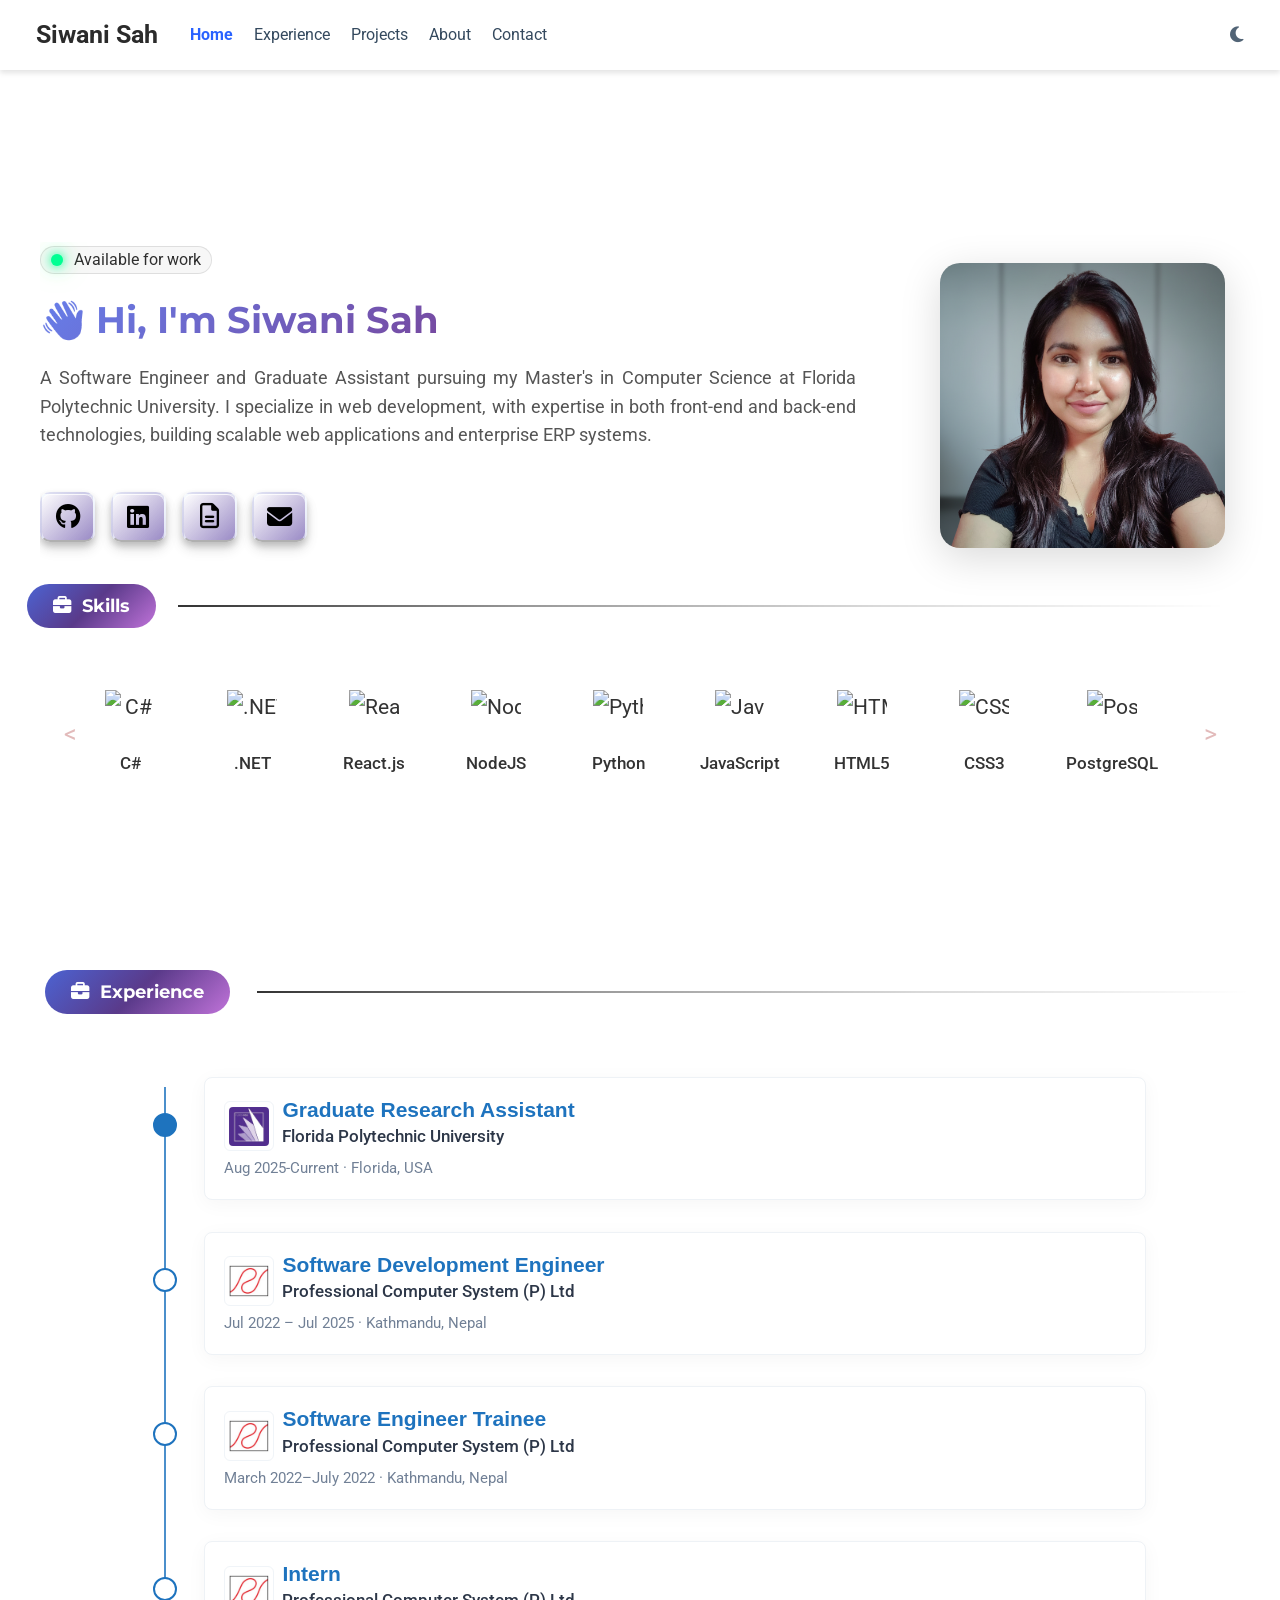
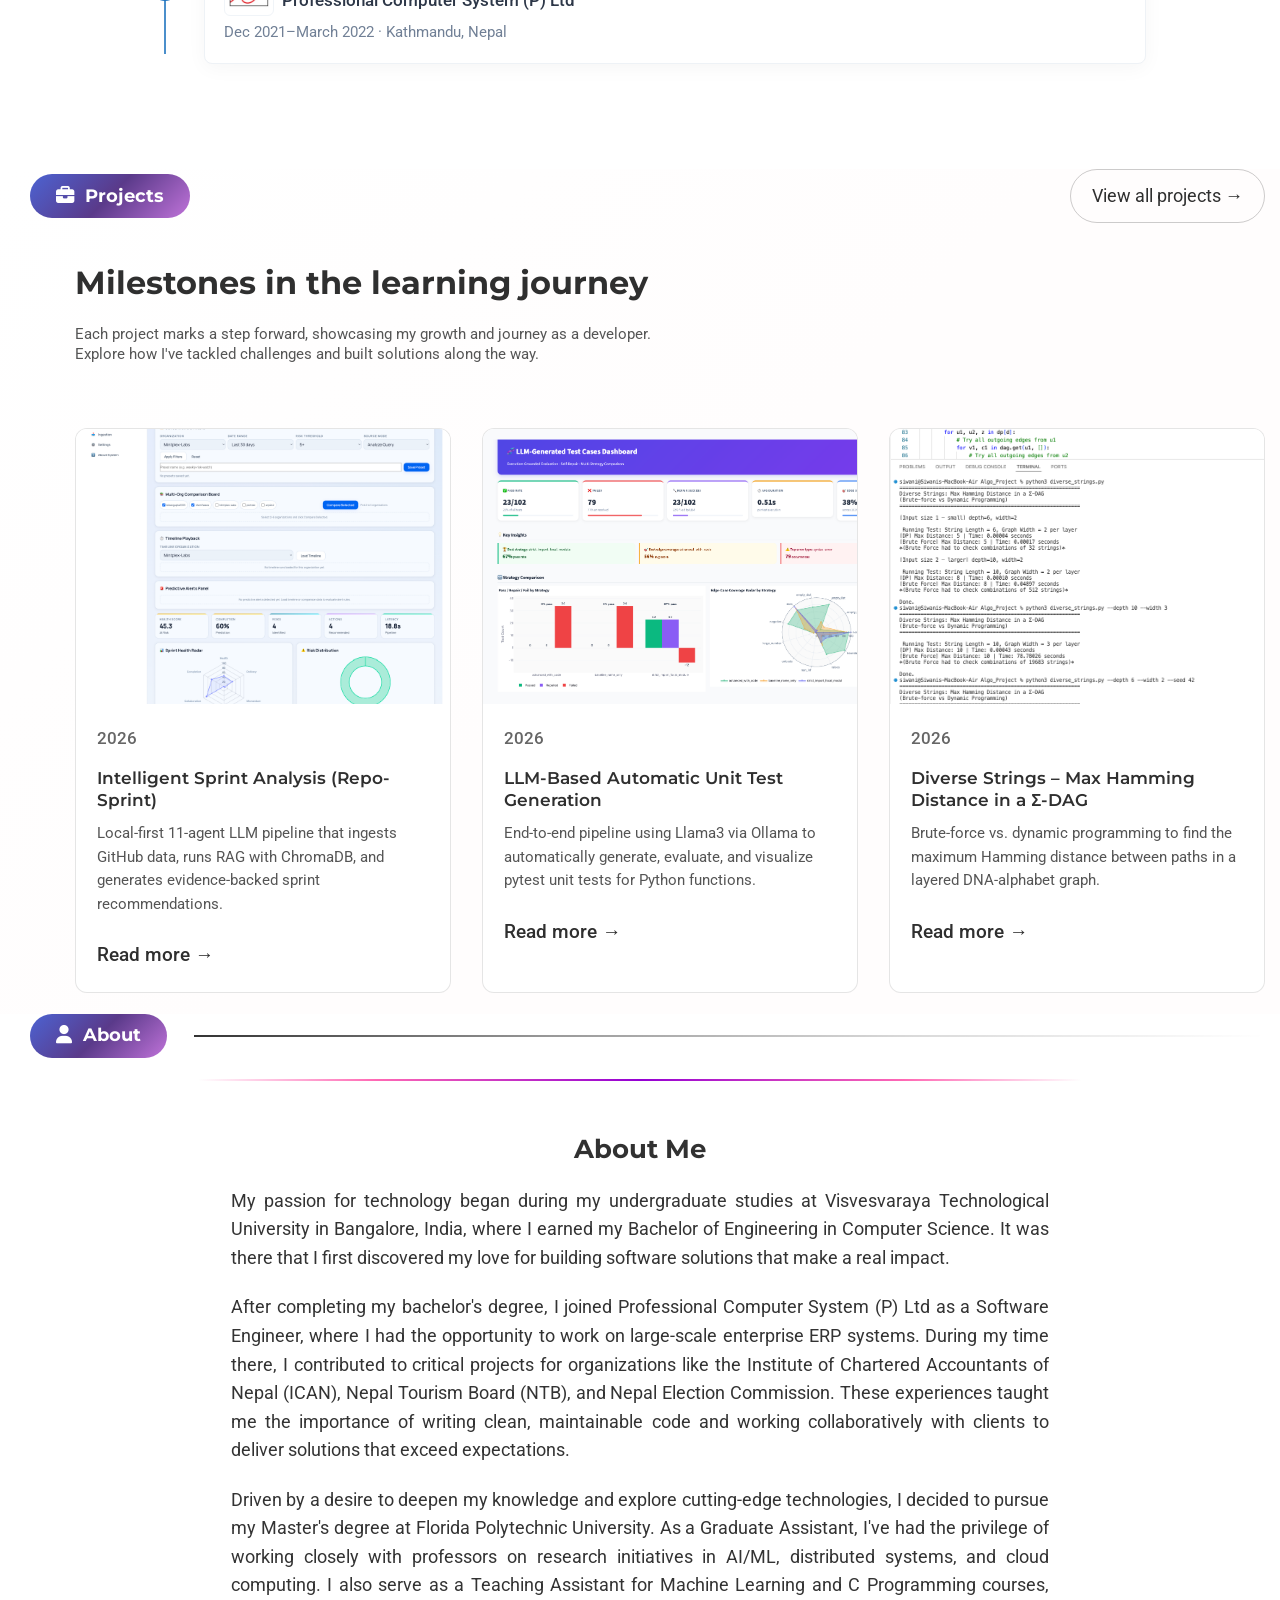
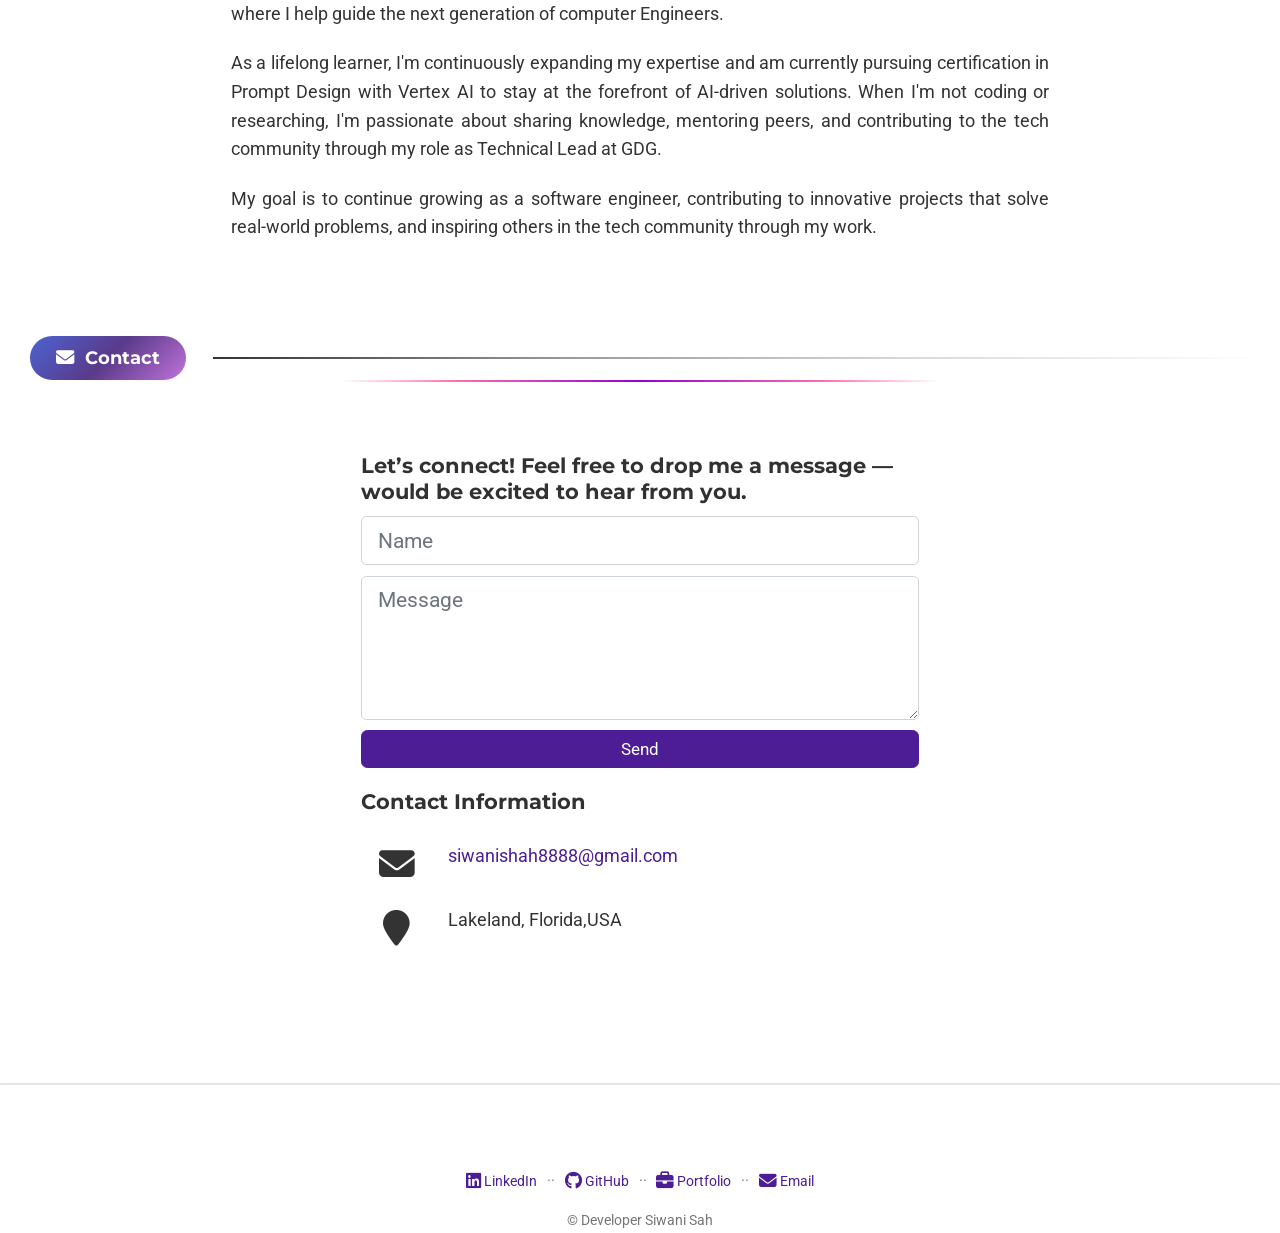
==== commit bc9c9746: "new layout structure in experience section" ====
--- a/index.html
+++ b/index.html
@@ -232,6 +232,7 @@
     #section-experience .col-lg-8 {
       margin-left: auto;
     }
+
     #section-experience .experience {
       justify-content: flex-end;
     }
@@ -243,21 +244,21 @@
       padding-bottom: 1rem !important;
       margin-bottom: 1rem !important;
     }
+
     #section-experience .container {
       padding-top: 0 !important;
       padding-bottom: 1rem !important;
       margin-top: 0 !important;
     }
+
     #section-experience .row {
       margin-top: 0 !important;
       padding-top: 0 !important;
     }
+
     #section-experience .section-heading {
       margin-top: 0 !important;
       padding-top: 0 !important;
-      position: sticky;
-      top: 70px;
-      /* z-index: 100; */
       background: white;
       padding-bottom: 0.5rem;
       margin-bottom: 0.5rem !important;
@@ -342,7 +343,7 @@
       height: 12px;
       border-radius: 50%;
       background: #00ff88;
-      box-shadow: 
+      box-shadow:
         0 0 10px rgba(0, 255, 136, 0.8),
         0 0 20px rgba(0, 255, 136, 0.6),
         0 0 30px rgba(0, 255, 136, 0.4),
@@ -352,20 +353,23 @@
     }
 
     @keyframes pulse-dot {
-      0%, 100% { 
-        opacity: 1; 
+
+      0%,
+      100% {
+        opacity: 1;
         transform: scale(1);
-        box-shadow: 
+        box-shadow:
           0 0 10px rgba(0, 255, 136, 0.8),
           0 0 20px rgba(0, 255, 136, 0.6),
           0 0 30px rgba(0, 255, 136, 0.4),
           inset 0 0 10px rgba(0, 255, 136, 0.3);
         filter: brightness(1.2) saturate(1.5);
       }
-      50% { 
-        opacity: 1; 
+
+      50% {
+        opacity: 1;
         transform: scale(1.15);
-        box-shadow: 
+        box-shadow:
           0 0 15px rgba(0, 255, 136, 1),
           0 0 30px rgba(0, 255, 136, 0.8),
           0 0 45px rgba(0, 255, 136, 0.6),
@@ -458,7 +462,7 @@
       border: 1px solid #444;
       border-bottom: 2px solid #0a0a0a;
       border-radius: 10px;
-      box-shadow: 
+      box-shadow:
         0 4px 6px rgba(0, 0, 0, 0.4),
         0 6px 12px rgba(0, 0, 0, 0.3),
         0 8px 16px rgba(0, 0, 0, 0.2),
@@ -475,7 +479,7 @@
     .social-link:hover {
       transform: translateY(2px);
       border-bottom: 1px solid #0a0a0a;
-      box-shadow: 
+      box-shadow:
         0 1px 2px rgba(0, 0, 0, 0.3),
         0 2px 4px rgba(0, 0, 0, 0.2),
         inset 0 1px 0 rgba(255, 255, 255, 0.05);
@@ -486,7 +490,7 @@
     .social-link:active {
       transform: translateY(3px);
       border-bottom: 1px solid #000;
-      box-shadow: 
+      box-shadow:
         0 0 1px rgba(0, 0, 0, 0.5),
         inset 0 2px 4px rgba(0, 0, 0, 0.3);
       background: linear-gradient(180deg, #0a0a0a 0%, #000 100%);
@@ -499,7 +503,7 @@
       border: 2px solid #eef7ff8c;
       border-bottom: 2px solid #b0b0b0;
       color: #000000;
-      box-shadow: 
+      box-shadow:
         0 4px 6px rgba(0, 0, 0, 0.15),
         0 6px 12px rgba(0, 0, 0, 0.1),
         0 8px 16px rgba(0, 0, 0, 0.05),
@@ -510,7 +514,7 @@
     html:not([data-theme="dark"]):not(.dark) .social-link:hover {
       background: linear-gradient(180deg, #e8e8e8 0%, #d8d8d8 100%);
       border-bottom: 1px solid #b0b0b0;
-      box-shadow: 
+      box-shadow:
         0 1px 2px rgba(0, 0, 0, 0.1),
         0 2px 4px rgba(0, 0, 0, 0.05),
         inset 0 1px 0 rgba(255, 255, 255, 0.6);
@@ -521,7 +525,7 @@
     html:not([data-theme="dark"]):not(.dark) .social-link:active {
       background: linear-gradient(180deg, #d8d8d8 0%, #c8c8c8 100%);
       border-bottom: 1px solid #a0a0a0;
-      box-shadow: 
+      box-shadow:
         0 0 1px rgba(0, 0, 0, 0.1),
         inset 0 2px 4px rgba(0, 0, 0, 0.1);
     }
@@ -536,7 +540,7 @@
       border: 1px solid #444;
       border-bottom: 2px solid #0a0a0a;
       border-radius: 8px;
-      box-shadow: 
+      box-shadow:
         0 4px 6px rgba(0, 0, 0, 0.4),
         0 6px 12px rgba(0, 0, 0, 0.3),
         0 8px 16px rgba(0, 0, 0, 0.2),
@@ -557,7 +561,7 @@
     .explore-more-btn:hover {
       transform: translateY(2px);
       border-bottom: 1px solid #0a0a0a;
-      box-shadow: 
+      box-shadow:
         0 1px 2px rgba(0, 0, 0, 0.3),
         0 2px 4px rgba(0, 0, 0, 0.2),
         inset 0 1px 0 rgba(255, 255, 255, 0.05);
@@ -568,7 +572,7 @@
     .explore-more-btn:active {
       transform: translateY(3px);
       border-bottom: 1px solid #000;
-      box-shadow: 
+      box-shadow:
         0 0 1px rgba(0, 0, 0, 0.5),
         inset 0 2px 4px rgba(0, 0, 0, 0.3);
       background: linear-gradient(180deg, #0a0a0a 0%, #000 100%);
@@ -581,7 +585,7 @@
       border: 1px solid #d0d0d0;
       border-bottom: 2px solid #b0b0b0;
       color: #2F2F2F;
-      box-shadow: 
+      box-shadow:
         0 4px 6px rgba(0, 0, 0, 0.15),
         0 6px 12px rgba(0, 0, 0, 0.1),
         0 8px 16px rgba(0, 0, 0, 0.05),
@@ -592,7 +596,7 @@
     html:not([data-theme="dark"]):not(.dark) .explore-more-btn:hover {
       background: linear-gradient(180deg, #e8e8e8 0%, #d8d8d8 100%);
       border-bottom: 1px solid #b0b0b0;
-      box-shadow: 
+      box-shadow:
         0 1px 2px rgba(0, 0, 0, 0.1),
         0 2px 4px rgba(0, 0, 0, 0.05),
         inset 0 1px 0 rgba(255, 255, 255, 0.6);
@@ -603,7 +607,7 @@
     html:not([data-theme="dark"]):not(.dark) .explore-more-btn:active {
       background: linear-gradient(180deg, #d8d8d8 0%, #c8c8c8 100%);
       border-bottom: 1px solid #a0a0a0;
-      box-shadow: 
+      box-shadow:
         0 0 1px rgba(0, 0, 0, 0.1),
         inset 0 2px 4px rgba(0, 0, 0, 0.1);
     }
@@ -914,28 +918,61 @@
       padding-bottom: 0 !important;
       margin-bottom: 0 !important;
     }
+
     #contact .container {
       padding-top: 0 !important;
       padding-bottom: 0 !important;
     }
+
     #contact .section-heading {
       margin-top: 0 !important;
     }
 
     /* width utilities for 60%/70% since Bootstrap lacks them */
-    .w-60 { width: 60% !important; }
-    .w-70 { width: 70% !important; }
-    .w-85 { width: 85% !important; }
-    .w-95 { width: 95% !important; }
+    .w-60 {
+      width: 60% !important;
+    }
+
+    .w-70 {
+      width: 70% !important;
+    }
+
+    .w-85 {
+      width: 85% !important;
+    }
+
+    .w-95 {
+      width: 95% !important;
+    }
 
     /* Skills layout */
-    #section-skills { position: relative; z-index: auto; }
-    #section-skills .skills-stack { position: relative; padding-bottom: 0; }
-    #section-skills .stack-item { position: relative; z-index: auto; }
-    #section-skills .stack-item + .stack-item { margin-top: 2rem; }
+    #section-skills {
+      position: relative;
+      z-index: auto;
+    }
+
+    #section-skills .skills-stack {
+      position: relative;
+      padding-bottom: 0;
+    }
+
+    #section-skills .stack-item {
+      position: relative;
+      z-index: auto;
+    }
+
+    #section-skills .stack-item+.stack-item {
+      margin-top: 2rem;
+    }
+
     @media (min-width: 768px) {
-      #section-skills .stack-item + .stack-item { margin-top: 2.5rem; }
-      #section-skills .skills-stack { padding-bottom: 0; }
+      #section-skills .stack-item+.stack-item {
+        margin-top: 2.5rem;
+      }
+
+      #section-skills .skills-stack {
+        padding-bottom: 0;
+      }
     }
 
     /* Heading rule line extending to the right */
@@ -944,10 +981,10 @@
       height: 2px;
       margin-left: 12px;
       background: linear-gradient(90deg,
-        rgba(0, 0, 0, 0.8),
-        rgba(0, 0, 0, 0.4),
-        rgba(0, 0, 0, 0.15),
-        rgba(0, 0, 0, 0));
+          rgba(0, 0, 0, 0.8),
+          rgba(0, 0, 0, 0.4),
+          rgba(0, 0, 0, 0.15),
+          rgba(0, 0, 0, 0));
     }
 
     /* Dark mode: white line when dark theme is active */
@@ -955,10 +992,10 @@
     .dark #section-skills .section-heading .heading-rule,
     html.dark #section-skills .section-heading .heading-rule {
       background: linear-gradient(90deg,
-        rgba(255, 255, 255, 0.8),
-        rgba(255, 255, 255, 0.4),
-        rgba(255, 255, 255, 0.15),
-        rgba(255, 255, 255, 0));
+          rgba(255, 255, 255, 0.8),
+          rgba(255, 255, 255, 0.4),
+          rgba(255, 255, 255, 0.15),
+          rgba(255, 255, 255, 0));
     }
 
     /* Experience heading rule line extending to the right (same as Skills) */
@@ -967,10 +1004,10 @@
       height: 2px;
       margin-left: 12px;
       background: linear-gradient(90deg,
-        rgba(0, 0, 0, 0.8),
-        rgba(0, 0, 0, 0.4),
-        rgba(0, 0, 0, 0.15),
-        rgba(0, 0, 0, 0));
+          rgba(0, 0, 0, 0.8),
+          rgba(0, 0, 0, 0.4),
+          rgba(0, 0, 0, 0.15),
+          rgba(0, 0, 0, 0));
     }
 
     /* Dark mode: white line for Experience when dark theme is active */
@@ -978,10 +1015,10 @@
     .dark #section-experience .section-heading .heading-rule,
     html.dark #section-experience .section-heading .heading-rule {
       background: linear-gradient(90deg,
-        rgba(255, 255, 255, 0.8),
-        rgba(255, 255, 255, 0.4),
-        rgba(255, 255, 255, 0.15),
-        rgba(255, 255, 255, 0));
+          rgba(255, 255, 255, 0.8),
+          rgba(255, 255, 255, 0.4),
+          rgba(255, 255, 255, 0.15),
+          rgba(255, 255, 255, 0));
     }
 
     /* Home Skills heading rule line extending to the right (same as Experience) */
@@ -990,10 +1027,10 @@
       height: 2px;
       margin-left: 50px;
       background: linear-gradient(90deg,
-        rgba(0, 0, 0, 0.8),
-        rgba(0, 0, 0, 0.4),
-        rgba(0, 0, 0, 0.15),
-        rgba(0, 0, 0, 0));
+          rgba(0, 0, 0, 0.8),
+          rgba(0, 0, 0, 0.4),
+          rgba(0, 0, 0, 0.15),
+          rgba(0, 0, 0, 0));
     }
 
     /* Dark mode: white line for Home Skills when dark theme is active */
@@ -1001,10 +1038,10 @@
     .dark #home .section-heading .heading-rule,
     html.dark #home .section-heading .heading-rule {
       background: linear-gradient(90deg,
-        rgba(255, 255, 255, 0.8),
-        rgba(255, 255, 255, 0.4),
-        rgba(255, 255, 255, 0.15),
-        rgba(255, 255, 255, 0));
+          rgba(255, 255, 255, 0.8),
+          rgba(255, 255, 255, 0.4),
+          rgba(255, 255, 255, 0.15),
+          rgba(255, 255, 255, 0));
     }
 
     /* Contact heading rule line extending to the right (same as Skills/Experience) */
@@ -1013,10 +1050,10 @@
       height: 2px;
       margin-left: 12px;
       background: linear-gradient(90deg,
-        rgba(0, 0, 0, 0.8),
-        rgba(0, 0, 0, 0.4),
-        rgba(0, 0, 0, 0.15),
-        rgba(0, 0, 0, 0));
+          rgba(0, 0, 0, 0.8),
+          rgba(0, 0, 0, 0.4),
+          rgba(0, 0, 0, 0.15),
+          rgba(0, 0, 0, 0));
     }
 
     /* Dark mode: white line for Contact when dark theme is active */
@@ -1024,10 +1061,10 @@
     .dark #contact .section-heading .heading-rule,
     html.dark #contact .section-heading .heading-rule {
       background: linear-gradient(90deg,
-        rgba(255, 255, 255, 0.8),
-        rgba(255, 255, 255, 0.4),
-        rgba(255, 255, 255, 0.15),
-        rgba(255, 255, 255, 0));
+          rgba(255, 255, 255, 0.8),
+          rgba(255, 255, 255, 0.4),
+          rgba(255, 255, 255, 0.15),
+          rgba(255, 255, 255, 0));
     }
 
     /* Projects heading rule line extending to the right (same as other sections) */
@@ -1036,10 +1073,10 @@
       height: 2px;
       margin-left: 12px;
       background: linear-gradient(90deg,
-        rgba(0, 0, 0, 0.8),
-        rgba(0, 0, 0, 0.4),
-        rgba(0, 0, 0, 0.15),
-        rgba(0, 0, 0, 0));
+          rgba(0, 0, 0, 0.8),
+          rgba(0, 0, 0, 0.4),
+          rgba(0, 0, 0, 0.15),
+          rgba(0, 0, 0, 0));
     }
 
     /* Dark mode: white line for Projects when dark theme is active */
@@ -1047,10 +1084,10 @@
     .dark #projects .section-heading .heading-rule,
     html.dark #projects .section-heading .heading-rule {
       background: linear-gradient(90deg,
-        rgba(255, 255, 255, 0.8),
-        rgba(255, 255, 255, 0.4),
-        rgba(255, 255, 255, 0.15),
-        rgba(255, 255, 255, 0));
+          rgba(255, 255, 255, 0.8),
+          rgba(255, 255, 255, 0.4),
+          rgba(255, 255, 255, 0.15),
+          rgba(255, 255, 255, 0));
     }
 
     /* About heading rule line extending to the right (same as other sections) */
@@ -1059,10 +1096,10 @@
       height: 2px;
       margin-left: 12px;
       background: linear-gradient(90deg,
-        rgba(0, 0, 0, 0.8),
-        rgba(0, 0, 0, 0.4),
-        rgba(0, 0, 0, 0.15),
-        rgba(0, 0, 0, 0));
+          rgba(0, 0, 0, 0.8),
+          rgba(0, 0, 0, 0.4),
+          rgba(0, 0, 0, 0.15),
+          rgba(0, 0, 0, 0));
     }
 
     /* Dark mode: white line for About when dark theme is active */
@@ -1070,28 +1107,29 @@
     .dark #about .section-heading .heading-rule,
     html.dark #about .section-heading .heading-rule {
       background: linear-gradient(90deg,
-        rgba(255, 255, 255, 0.8),
-        rgba(255, 255, 255, 0.4),
-        rgba(255, 255, 255, 0.15),
-        rgba(255, 255, 255, 0));
+          rgba(255, 255, 255, 0.8),
+          rgba(255, 255, 255, 0.4),
+          rgba(255, 255, 255, 0.15),
+          rgba(255, 255, 255, 0));
     }
 
     /* Align Projects content to the right */
     #projects .col-lg-8 {
       margin-left: auto;
     }
+
     #projects .projects-container {
       justify-content: flex-end;
     }
 
     /* Remove overlapping effect from Projects cards */
-    
+
     #projects .about-card {
       margin-bottom: 0 !important;
       position: relative;
       z-index: 1;
     }
-    
+
 
     /* Optimize Projects section for one-page fit */
     #projects {
@@ -1100,10 +1138,12 @@
       padding-bottom: 1rem !important;
       margin-bottom: 0 !important;
     }
+
     #projects .container {
       padding-top: 0 !important;
       padding-bottom: 0 !important;
     }
+
     #projects .section-heading {
       margin-top: 0 !important;
       position: sticky;
@@ -1127,12 +1167,12 @@
       margin-bottom: 0 !important;
       padding-bottom: 0 !important;
     }
-    
-    
+
+
     #projects .about-card:last-child {
       margin-bottom: 0 !important;
     }
-    
+
     /* Add proper spacing after projects section */
     #projects .col-lg-8 {
       margin-bottom: 1rem !important;
@@ -1163,36 +1203,43 @@
 
     /* Reverse z-index so later cards appear on top when stacking */
     /* Cards positioned below header: 70px navbar + ~1.5rem header height = ~8.5rem */
-    .sticky-project-card:nth-child(1) { 
-      z-index: 10; 
+    .sticky-project-card:nth-child(1) {
+      z-index: 10;
       top: 8.5rem;
     }
-    .sticky-project-card:nth-child(2) { 
-      z-index: 20; 
+
+    .sticky-project-card:nth-child(2) {
+      z-index: 20;
       top: calc(8.5rem + 1.5rem);
     }
-    .sticky-project-card:nth-child(3) { 
-      z-index: 30; 
+
+    .sticky-project-card:nth-child(3) {
+      z-index: 30;
       top: calc(8.5rem + 3rem);
     }
-    .sticky-project-card:nth-child(4) { 
-      z-index: 40; 
+
+    .sticky-project-card:nth-child(4) {
+      z-index: 40;
       top: calc(8.5rem + 4.5rem);
     }
-    .sticky-project-card:nth-child(5) { 
-      z-index: 50; 
+
+    .sticky-project-card:nth-child(5) {
+      z-index: 50;
       top: calc(8.5rem + 6rem);
     }
-    .sticky-project-card:nth-child(6) { 
-      z-index: 60; 
+
+    .sticky-project-card:nth-child(6) {
+      z-index: 60;
       top: calc(8.5rem + 7.5rem);
     }
-    .sticky-project-card:nth-child(7) { 
-      z-index: 70; 
+
+    .sticky-project-card:nth-child(7) {
+      z-index: 70;
       top: calc(8.5rem + 9rem);
     }
+
     .sticky-project-card:nth-child(8) {
-      z-index: 80; 
+      z-index: 80;
       top: calc(8.5rem + 10.5rem);
     }
 
@@ -1204,13 +1251,12 @@
     .project-gradient-border {
       height: 2px;
       width: 100%;
-      background: linear-gradient(90deg, 
-        transparent, 
-        #ff69b4 20%, 
-        #9400d3 50%, 
-        #ff69b4 80%, 
-        transparent
-      );
+      background: linear-gradient(90deg,
+          transparent,
+          #ff69b4 20%,
+          #9400d3 50%,
+          #ff69b4 80%,
+          transparent);
       position: relative;
       z-index: 3;
     }
@@ -1560,11 +1606,16 @@
       padding-bottom: 0.5rem !important;
       margin-bottom: 0.5rem !important;
     }
-    #section-skills .container { 
+
+    #section-skills .container {
       padding-top: 0 !important;
       padding-bottom: 0.5rem !important;
     }
-    #section-skills .section-heading { margin-top: 0 !important; margin-bottom: 0.5rem !important; }
+
+    #section-skills .section-heading {
+      margin-top: 0 !important;
+      margin-bottom: 0.5rem !important;
+    }
 
     /* Skills section card width and center it */
     #section-skills .about-card {
@@ -1635,7 +1686,8 @@
     #about .about-card .card-body,
     #section-skills .about-card .card-body {
       position: relative;
-      z-index: 2; /* above rainbow-smoke */
+      z-index: 2;
+      /* above rainbow-smoke */
       padding: 1rem 1.5rem;
       font-size: 0.85rem !important;
       background: transparent !important;
@@ -1645,15 +1697,16 @@
     #projects .about-card .card-body,
     #contact .about-card .card-body {
       position: relative;
-      z-index: 2; /* above rainbow-smoke */
+      z-index: 2;
+      /* above rainbow-smoke */
       padding: 1rem 1.5rem;
       font-size: 0.85rem !important;
     }
 
     /* Tweak Home spacing: add space inside card, remove extra section gap */
-    #home .about-card .card-body { 
-      padding-top: 1rem !important; 
-      padding-bottom: 1rem !important; 
+    #home .about-card .card-body {
+      padding-top: 1rem !important;
+      padding-bottom: 1rem !important;
       min-height: 300px !important;
     }
 
@@ -1679,9 +1732,17 @@
     }
 
     @keyframes rainbowShift {
-      0% { background-position: 0% 50%; }
-      50% { background-position: 100% 50%; }
-      100% { background-position: 0% 50%; }
+      0% {
+        background-position: 0% 50%;
+      }
+
+      50% {
+        background-position: 100% 50%;
+      }
+
+      100% {
+        background-position: 0% 50%;
+      }
     }
 
     /* Dark mode for header */
@@ -1693,8 +1754,18 @@
       -webkit-text-fill-color: transparent;
       background-clip: text;
     }
-    #home { padding-bottom: 0 !important; margin-bottom: 0 !important; padding-top: 0 !important; margin-top: 0 !important; }
-    #home .container { padding-bottom: 0 !important; padding-top: 0 !important; }
+
+    #home {
+      padding-bottom: 0 !important;
+      margin-bottom: 0 !important;
+      padding-top: 0 !important;
+      margin-top: 0 !important;
+    }
+
+    #home .container {
+      padding-bottom: 0 !important;
+      padding-top: 0 !important;
+    }
 
     /* About section styling */
     #about .about-card {
@@ -1715,29 +1786,41 @@
     }
 
     /* Trim extra space in Skills card bodies */
-    #section-skills .about-card .card-body { 
+    #section-skills .about-card .card-body {
       padding-top: 0.75rem !important;
-      padding-bottom: 0.5rem !important; 
-    }
-    #section-skills .about-card .card-body > *:last-child { margin-bottom: 0 !important; }
+      padding-bottom: 0.5rem !important;
+    }
+
+    #section-skills .about-card .card-body>*:last-child {
+      margin-bottom: 0 !important;
+    }
 
     /* Remove extra space below text in Projects cards */
-    #projects .about-card .card-body { padding-bottom: 0.75rem !important; }
-    #projects .about-card .card-body > *:last-child { margin-bottom: 0 !important; }
-    #projects .card-text { 
+    #projects .about-card .card-body {
+      padding-bottom: 0.75rem !important;
+    }
+
+    #projects .about-card .card-body>*:last-child {
+      margin-bottom: 0 !important;
+    }
+
+    #projects .card-text {
       margin-bottom: 0 !important;
       line-height: 1.8 !important;
     }
-    #projects .card-text ul { 
+
+    #projects .card-text ul {
       margin-bottom: 0 !important;
       padding-left: 1.5rem;
     }
+
     #projects .card-text li {
       margin-bottom: 0.75rem;
       line-height: 1.8;
     }
-    #projects .card-text li:last-child { 
-      margin-bottom: 0 !important; 
+
+    #projects .card-text li:last-child {
+      margin-bottom: 0 !important;
     }
 
 
@@ -1749,12 +1832,15 @@
       padding: 20px 0;
       scroll-behavior: smooth;
       position: relative;
-      scrollbar-width: none; /* Firefox */
-      -ms-overflow-style: none; /* IE and Edge */
+      scrollbar-width: none;
+      /* Firefox */
+      -ms-overflow-style: none;
+      /* IE and Edge */
     }
 
     .skills-scroll-container::-webkit-scrollbar {
-      display: none; /* Chrome, Safari, Opera */
+      display: none;
+      /* Chrome, Safari, Opera */
     }
 
     .skills-scroll {
@@ -1833,6 +1919,7 @@
       0% {
         transform: translateX(0);
       }
+
       100% {
         transform: translateX(-50%);
       }
@@ -1856,20 +1943,23 @@
 
 
     /* Reverse z-index so later cards appear on top when stacking */
-    .sticky-experience-card:nth-child(1) { 
-      z-index: 10; 
+    .sticky-experience-card:nth-child(1) {
+      z-index: 10;
       top: 8.5rem;
     }
-    .sticky-experience-card:nth-child(2) { 
-      z-index: 20; 
+
+    .sticky-experience-card:nth-child(2) {
+      z-index: 20;
       top: calc(8.5rem + 1.5rem);
     }
-    .sticky-experience-card:nth-child(3) { 
-      z-index: 30; 
+
+    .sticky-experience-card:nth-child(3) {
+      z-index: 30;
       top: calc(8.5rem + 3rem);
     }
-    .sticky-experience-card:nth-child(4) { 
-      z-index: 40; 
+
+    .sticky-experience-card:nth-child(4) {
+      z-index: 40;
       top: calc(8.5rem + 4.5rem);
     }
 
@@ -1882,13 +1972,12 @@
     .gradient-border {
       height: 2px;
       width: 100%;
-      background: linear-gradient(90deg, 
-        transparent, 
-        #ff69b4 20%, 
-        #9400d3 50%, 
-        #ff69b4 80%, 
-        transparent
-      );
+      background: linear-gradient(90deg,
+          transparent,
+          #ff69b4 20%,
+          #9400d3 50%,
+          #ff69b4 80%,
+          transparent);
       position: relative;
       z-index: 3;
     }
@@ -2103,21 +2192,32 @@
 
 
     /* Keep only a little space below each Skills card */
-    #section-skills .stack-item { margin-bottom: -0.75rem  !important; }
-    #section-skills .stack-item:last-child { margin-bottom: 0 !important; }
+    #section-skills .stack-item {
+      margin-bottom: -0.75rem !important;
+    }
+
+    #section-skills .stack-item:last-child {
+      margin-bottom: 0 !important;
+    }
 
     /* Reduce spacing between Skills card text items */
     #section-skills .skills-content {
       margin-bottom: 0.15rem !important;
     }
+
     #section-skills .skills-content:last-child {
       margin-bottom: 0 !important;
     }
 
     /* Requested: adjust last card overlap and desktop stack spacing */
-    #section-skills .stack-item:last-child { margin-bottom: -100px !important; }
+    #section-skills .stack-item:last-child {
+      margin-bottom: -100px !important;
+    }
+
     @media (min-width: 768px) {
-      #section-skills .stack-item + .stack-item { margin-top: 0.25rem !important; }
+      #section-skills .stack-item+.stack-item {
+        margin-top: 0.25rem !important;
+      }
     }
 
 
@@ -2138,9 +2238,20 @@
     }
 
     @keyframes aboutSmokeParticle {
-      0%   { opacity: 0.85; transform: translate(calc(-50% + 0px), calc(-50% + 0px)) scale(1); }
-      60%  { opacity: 0.4; transform: translate(calc(-50% + var(--dx, 0px)), calc(-50% + var(--dy, -30px))) scale(var(--s, 2.2)); }
-      100% { opacity: 0; transform: translate(calc(-50% + var(--dx, 0px)), calc(-50% + var(--dy, -60px))) scale(var(--s, 3.2)); }
+      0% {
+        opacity: 0.85;
+        transform: translate(calc(-50% + 0px), calc(-50% + 0px)) scale(1);
+      }
+
+      60% {
+        opacity: 0.4;
+        transform: translate(calc(-50% + var(--dx, 0px)), calc(-50% + var(--dy, -30px))) scale(var(--s, 2.2));
+      }
+
+      100% {
+        opacity: 0;
+        transform: translate(calc(-50% + var(--dx, 0px)), calc(-50% + var(--dy, -60px))) scale(var(--s, 3.2));
+      }
     }
 
     /* Large multicolor smoke burst (global) */
@@ -2174,9 +2285,23 @@
     }
 
     @keyframes aboutSmokeBurst {
-      0%   { opacity: 0.85; transform: translate(-50%, -50%) scale(0.45) rotate(0deg);    filter: blur(24px) hue-rotate(0deg); }
-      40%  { opacity: 0.60; transform: translate(-50%, -50%) scale(1.00) rotate(8deg);   filter: blur(28px) hue-rotate(120deg); }
-      100% { opacity: 0.00; transform: translate(-50%, -50%) scale(1.55) rotate(18deg);  filter: blur(30px) hue-rotate(240deg); }
+      0% {
+        opacity: 0.85;
+        transform: translate(-50%, -50%) scale(0.45) rotate(0deg);
+        filter: blur(24px) hue-rotate(0deg);
+      }
+
+      40% {
+        opacity: 0.60;
+        transform: translate(-50%, -50%) scale(1.00) rotate(8deg);
+        filter: blur(28px) hue-rotate(120deg);
+      }
+
+      100% {
+        opacity: 0.00;
+        transform: translate(-50%, -50%) scale(1.55) rotate(18deg);
+        filter: blur(30px) hue-rotate(240deg);
+      }
     }
 
     /* --- Colliding plumes like your reference image --- */
@@ -2189,7 +2314,7 @@
     #section-experience .about-card .rainbow-smoke {
       display: none !important;
     }
-    
+
     #projects .about-card .rainbow-smoke,
     #contact .about-card .rainbow-smoke {
       position: absolute;
@@ -2212,7 +2337,7 @@
     #section-experience .about-card .rainbow-smoke::before {
       display: none !important;
     }
-    
+
     #projects .about-card .rainbow-smoke::before,
     #contact .about-card .rainbow-smoke::before {
       content: "";
@@ -2238,7 +2363,7 @@
     #section-experience .about-card .rainbow-smoke::after {
       display: none !important;
     }
-    
+
     #projects .about-card .rainbow-smoke::after,
     #contact .about-card .rainbow-smoke::after {
       content: "";
@@ -2257,25 +2382,74 @@
     }
 
     @keyframes plumeLeft {
-      0%   { transform: translateX(0%) scale(1.00);  filter: blur(28px) hue-rotate(0deg); }
-      35%  { transform: translateX(18%) scale(1.05); filter: blur(29px) hue-rotate(20deg); }
-      50%  { transform: translateX(24%) scale(1.08); filter: blur(30px) hue-rotate(40deg); }
-      70%  { transform: translateX(18%) scale(1.06); filter: blur(29px) hue-rotate(60deg); }
-      100% { transform: translateX(0%)  scale(1.02); filter: blur(28px) hue-rotate(80deg); }
+      0% {
+        transform: translateX(0%) scale(1.00);
+        filter: blur(28px) hue-rotate(0deg);
+      }
+
+      35% {
+        transform: translateX(18%) scale(1.05);
+        filter: blur(29px) hue-rotate(20deg);
+      }
+
+      50% {
+        transform: translateX(24%) scale(1.08);
+        filter: blur(30px) hue-rotate(40deg);
+      }
+
+      70% {
+        transform: translateX(18%) scale(1.06);
+        filter: blur(29px) hue-rotate(60deg);
+      }
+
+      100% {
+        transform: translateX(0%) scale(1.02);
+        filter: blur(28px) hue-rotate(80deg);
+      }
     }
 
     @keyframes plumeRight {
-      0%   { transform: translateX(0%) scale(1.00);  filter: blur(28px) hue-rotate(0deg); }
-      35%  { transform: translateX(-18%) scale(1.05); filter: blur(29px) hue-rotate(20deg); }
-      50%  { transform: translateX(-24%) scale(1.08); filter: blur(30px) hue-rotate(40deg); }
-      70%  { transform: translateX(-18%) scale(1.06); filter: blur(29px) hue-rotate(60deg); }
-      100% { transform: translateX(0%)  scale(1.02); filter: blur(28px) hue-rotate(80deg); }
+      0% {
+        transform: translateX(0%) scale(1.00);
+        filter: blur(28px) hue-rotate(0deg);
+      }
+
+      35% {
+        transform: translateX(-18%) scale(1.05);
+        filter: blur(29px) hue-rotate(20deg);
+      }
+
+      50% {
+        transform: translateX(-24%) scale(1.08);
+        filter: blur(30px) hue-rotate(40deg);
+      }
+
+      70% {
+        transform: translateX(-18%) scale(1.06);
+        filter: blur(29px) hue-rotate(60deg);
+      }
+
+      100% {
+        transform: translateX(0%) scale(1.02);
+        filter: blur(28px) hue-rotate(80deg);
+      }
     }
 
     @keyframes centerPulse {
-      0%   { transform: scale(1);   opacity: 0.20; }
-      50%  { transform: scale(1.06); opacity: 0.28; }
-      100% { transform: scale(1.12); opacity: 0.22; }
+      0% {
+        transform: scale(1);
+        opacity: 0.20;
+      }
+
+      50% {
+        transform: scale(1.06);
+        opacity: 0.28;
+      }
+
+      100% {
+        transform: scale(1.12);
+        opacity: 0.22;
+      }
     }
 
     /* ============================================
@@ -2296,8 +2470,15 @@
     }
 
     @keyframes progressGradient {
-      0%, 100% { background-position: 0% 50%; }
-      50% { background-position: 100% 50%; }
+
+      0%,
+      100% {
+        background-position: 0% 50%;
+      }
+
+      50% {
+        background-position: 100% 50%;
+      }
     }
 
     /* ============================================
@@ -2308,10 +2489,13 @@
     }
 
     @keyframes floatAvatar {
-      0%, 100% { 
+
+      0%,
+      100% {
         transform: translateY(0px) scale(1);
       }
-      50% { 
+
+      50% {
         transform: translateY(-15px) scale(1.02);
       }
     }
@@ -2324,7 +2508,7 @@
     /* ============================================
        PROJECTS SECTION - NEW DESIGN
        ============================================ */
-    
+
     /* Projects Section Background */
     #projects {
       position: relative;
@@ -2348,9 +2532,7 @@
 
     [data-theme="light"] #projects .home-section-bg,
     html:not([data-theme="dark"]):not(.dark) #projects .home-section-bg {
-      background: linear-gradient(135deg, #ffffff 0%, #fffdfd 50%, #fffdfd 100%
-100%
-);
+      background: linear-gradient(135deg, #ffffff 0%, #fffdfd 50%, #fffdfd 100% 100%);
 
     }
 
@@ -2964,6 +3146,266 @@
       }
     }
 
+    /* ==========================================================================
+       REDESIGNED TIMELINE STYLES (MATCHES REFERENCE IMAGE)
+       ========================================================================== */
+
+    /* Timeline Container */
+    .timeline-container {
+      position: relative;
+      padding-left: 70px;
+      margin: 2rem 0;
+    }
+
+    /* Vertical Timeline Line */
+    .timeline-line {
+      position: absolute;
+      left: 30px;
+      top: 10px;
+      bottom: 10px;
+      width: 2px;
+      background-color: #1e73be;
+      opacity: 0.8;
+    }
+
+    /* Timeline Item */
+    .timeline-item {
+      position: relative;
+      margin-bottom: 1.5rem;
+    }
+
+    .timeline-item:last-child {
+      margin-bottom: 0;
+    }
+
+    /* Circle Nodes */
+    .timeline-node {
+      position: absolute;
+      left: -51px;
+      /* (30px line position - 11px radius offset) */
+      top: 48px;
+      /* Aligns with the vertical center of the card's header area */
+      transform: translateY(-50%);
+      width: 24px;
+      height: 24px;
+      border-radius: 50%;
+      border: 2px solid #1e73be;
+      background-color: #fff;
+      transition: all 0.3s ease;
+    }
+
+    /* Node 1: Solid blue circle */
+    .timeline-node-active {
+      background-color: #1e73be;
+    }
+
+    /* Timeline Card */
+    .timeline-card {
+      background: #ffffff;
+      border: 1px solid #eef2f6;
+      border-radius: 8px;
+      padding: 0.9rem;
+      box-shadow: 0 4px 20px rgba(0, 0, 0, 0.04);
+      transition: all 0.3s cubic-bezier(0.4, 0, 0.2, 1);
+    }
+
+    .timeline-card:hover {
+      transform: translateY(-2px);
+      box-shadow: 0 8px 30px rgba(0, 0, 0, 0.08);
+      border-color: #cbd5e0;
+    }
+
+    /* Card Header (Logo + Text Info) */
+    .timeline-card-header {
+      display: flex;
+      align-items: center;
+      gap: 0.4rem;
+    }
+
+    /* Logo Wrapper */
+    .timeline-logo-wrapper {
+      width: 50px;
+      height: 50px;
+      flex-shrink: 0;
+      display: flex;
+      align-items: center;
+      justify-content: center;
+      background: #fff;
+      border-radius: 6px;
+      padding: 4px;
+      border: 1px solid #f0f4f8;
+    }
+
+    .timeline-logo-img {
+      max-width: 100%;
+      max-height: 100%;
+      object-fit: contain;
+      border-radius: 4px;
+    }
+
+    /* Details Section */
+    .timeline-header-details {
+      flex-grow: 1;
+    }
+
+    .timeline-role {
+      font-size: 1rem;
+      font-weight: 700;
+      color: #1e73be;
+      /* Google/AWS Blue matching the line */
+      margin: 0 0 0 0;
+      font-family: 'Outfit', 'Inter', sans-serif;
+    }
+
+    .timeline-company {
+      font-size: 0.8rem;
+      font-weight: 500;
+      color: #2d3748;
+      margin: 0 0 0.25rem 0;
+    }
+
+    .timeline-meta {
+      font-size: 0.7rem;
+      color: #718096;
+      font-weight: 400;
+    }
+
+    /* Timeline Divider and Bullet points */
+    .timeline-divider {
+      height: 1px;
+      background-color: #eef2f6;
+      margin: 1.25rem 0;
+    }
+
+    .timeline-bullets {
+      padding-left: 1.25rem;
+      margin: 0;
+    }
+
+    .timeline-bullets li {
+      font-size: 0.95rem;
+      color: #4a5568;
+      line-height: 1.6;
+      margin-bottom: 0.5rem;
+      text-align: justify;
+    }
+
+    .timeline-bullets li:last-child {
+      margin-bottom: 0;
+    }
+
+    /* Dark Mode Styling Overrides */
+    [data-theme="dark"] .timeline-card,
+    .dark .timeline-card,
+    html.dark .timeline-card {
+      background: rgba(30, 41, 59, 0.75);
+      backdrop-filter: blur(12px);
+      border-color: rgba(255, 255, 255, 0.1);
+      box-shadow: 0 4px 20px rgba(0, 0, 0, 0.2);
+    }
+
+    [data-theme="dark"] .timeline-card:hover,
+    .dark .timeline-card:hover,
+    html.dark .timeline-card:hover {
+      border-color: rgba(255, 255, 255, 0.2);
+    }
+
+    [data-theme="dark"] .timeline-node,
+    .dark .timeline-node,
+    html.dark .timeline-node {
+      background-color: #0f172a;
+    }
+
+    [data-theme="dark"] .timeline-node-active,
+    .dark .timeline-node-active,
+    html.dark .timeline-node-active {
+      background-color: #1e73be;
+    }
+
+    [data-theme="dark"] .timeline-role,
+    .dark .timeline-role,
+    html.dark .timeline-role {
+      color: #63b3ed;
+      /* Vibrant blue for dark mode titles */
+    }
+
+    [data-theme="dark"] .timeline-company,
+    .dark .timeline-company,
+    html.dark .timeline-company {
+      color: #e2e8f0;
+    }
+
+    [data-theme="dark"] .timeline-meta,
+    .dark .timeline-meta,
+    html.dark .timeline-meta {
+      color: #a0aec0;
+    }
+
+    [data-theme="dark"] .timeline-logo-wrapper,
+    .dark .timeline-logo-wrapper,
+    html.dark .timeline-logo-wrapper {
+      background: rgba(255, 255, 255, 0.08);
+      border-color: rgba(255, 255, 255, 0.1);
+    }
+
+    [data-theme="dark"] .timeline-divider,
+    .dark .timeline-divider,
+    html.dark .timeline-divider {
+      background-color: rgba(255, 255, 255, 0.1);
+    }
+
+    [data-theme="dark"] .timeline-bullets li,
+    .dark .timeline-bullets li,
+    html.dark .timeline-bullets li {
+      color: #cbd5e0;
+    }
+
+    /* Responsive Mobile Layout */
+    @media (max-width: 768px) {
+      .timeline-container {
+        padding-left: 45px;
+      }
+
+      .timeline-line {
+        left: 20px;
+      }
+
+      .timeline-node {
+        left: -31px;
+        width: 20px;
+        height: 20px;
+        top: 40px;
+      }
+
+      .timeline-card {
+        padding: 1.25rem;
+      }
+
+      .timeline-card-header {
+        gap: 1rem;
+      }
+
+      .timeline-logo-wrapper {
+        width: 56px;
+        height: 56px;
+      }
+
+      .timeline-role {
+        font-size: 1.1rem;
+      }
+
+      .timeline-company {
+        font-size: 0.95rem;
+      }
+    }
+
+    @media (max-width: 480px) {
+      .timeline-card-header {
+        flex-direction: column;
+        align-items: flex-start;
+        gap: 0.75rem;
+      }
+    }
   </style>
 </head>
 
@@ -2989,9 +3431,10 @@
               <li class="nav-item">
                 <a class="nav-link " href="#home" data-target="#home"><span>Home</span></a>
               </li>
-              
+
               <li class="nav-item">
-                <a class="nav-link " href="#section-experience" data-target="#section-experience"><span>Experience</span></a>
+                <a class="nav-link " href="#section-experience"
+                  data-target="#section-experience"><span>Experience</span></a>
               </li>
               <li class="nav-item">
                 <a class="nav-link " href="#projects" data-target="#projects"><span>Projects</span></a>
@@ -3041,182 +3484,209 @@
           <div class="home-hero-content">
             <div class="home-hero-text">
               <div class="article-style">
-              <!-- Available Badge -->
-              <div class="available-badge">
-                <span class="available-dot"></span>
-                <span class="available-text">Available for work</span>
+                <!-- Available Badge -->
+                <div class="available-badge">
+                  <span class="available-dot"></span>
+                  <span class="available-text">Available for work</span>
+                </div>
+                <h2>👋 Hi, I'm Siwani Sah</h2>
+
+                <p class="home-hero-description">
+                  A Software Engineer and Graduate Assistant pursuing my Master's in Computer Science at Florida
+                  Polytechnic University.
+                  I specialize in web development, with expertise in both front-end and back-end technologies, building
+                  scalable web
+                  applications and enterprise ERP systems.
+                </p>
+
+                <!-- Social Links - Keyboard Key Style -->
+                <div class="home-social-links">
+                  <a href="https://github.com/Siwanii" target="_blank" rel="noopener" aria-label="GitHub"
+                    class="social-link">
+                    <i class="fab fa-github"></i>
+                  </a>
+                  <a href="https://www.linkedin.com/in/siwanisah/" target="_blank" rel="noopener" aria-label="LinkedIn"
+                    class="social-link">
+                    <i class="fab fa-linkedin"></i>
+                  </a>
+                  <a href="uploads/Siwani_Sah_Resume.pdf" aria-label="Resume" class="social-link">
+                    <i class="far fa-file-alt"></i>
+                  </a>
+                  <a href="#contact" aria-label="Email" class="social-link">
+                    <i class="fas fa-envelope"></i>
+                  </a>
+                </div>
               </div>
-              <h2>👋 Hi, I'm Siwani Sah</h2>
-                
-              <p class="home-hero-description">
-                A Software Engineer and Graduate Assistant pursuing my Master's in Computer Science at Florida Polytechnic University. 
-                I specialize in web development, with expertise in both front-end and back-end technologies, building scalable web 
-                applications and enterprise ERP systems. 
-              </p>
-              
-              <!-- Social Links - Keyboard Key Style -->
-              <div class="home-social-links">
-                <a href="https://github.com/Siwanii" target="_blank" rel="noopener" aria-label="GitHub" class="social-link">
-                  <i class="fab fa-github"></i>
-                  </a>
-                <a href="https://www.linkedin.com/in/siwanisah/" target="_blank" rel="noopener" aria-label="LinkedIn" class="social-link">
-                  <i class="fab fa-linkedin"></i>
-                  </a>
-                <a href="uploads/Siwani_Sah_Resume.pdf" aria-label="Resume" class="social-link">
-                  <i class="far fa-file-alt"></i>
-                  </a>
-                <a href="#contact" aria-label="Email" class="social-link">
-                  <i class="fas fa-envelope"></i>
-                </a>
-            </div>
-          </div>
             </div>
 
             <!-- Profile Image -->
             <div class="home-hero-image">
               <div class="home-avatar-wrapper">
                 <img class="home-avatar" src="authors/admin/Siwani.png" alt="Siwani Sah">
+              </div>
             </div>
           </div>
-        </div>
 
           <!-- Skills Section in Home -->
           <div class="section-heading col-12 mb-3 mb-lg-0 d-flex align-items-center">
-            <h1 class="mb-0 skills-header-box" style="width: fit-content; color: white; padding: 0.5rem 1.25rem; font-size: 0.875rem; border-radius: 100px; margin: 0 -28px;"><i class="fas fa-briefcase" style="margin-right: 0.5rem;"></i>Skills</h1>
+            <h1 class="mb-0 skills-header-box"
+              style="width: fit-content; color: white; padding: 0.5rem 1.25rem; font-size: 0.875rem; border-radius: 100px; margin: 0 -28px;">
+              <i class="fas fa-briefcase" style="margin-right: 0.5rem;"></i>Skills
+            </h1>
             <div class="heading-rule" aria-hidden="true"></div>
-      </div>
+          </div>
           <div class="home-skills-section">
-           
+
             <div class="home-skills-container" style="position: relative;">
-              <button onclick="scrollHomeSkills('left')" class="skills-scroll-nav-btn skills-scroll-nav-left" aria-label="Previous skills">
-                  <span>&lt;</span>
-                </button>
-              <button onclick="scrollHomeSkills('right')" class="skills-scroll-nav-btn skills-scroll-nav-right" aria-label="Next skills">
-                  <span>&gt;</span>
-                </button>
+              <button onclick="scrollHomeSkills('left')" class="skills-scroll-nav-btn skills-scroll-nav-left"
+                aria-label="Previous skills">
+                <span>&lt;</span>
+              </button>
+              <button onclick="scrollHomeSkills('right')" class="skills-scroll-nav-btn skills-scroll-nav-right"
+                aria-label="Next skills">
+                <span>&gt;</span>
+              </button>
               <div class="skills-scroll-container" id="homeSkillsContainer">
-                  <div class="skills-scroll">
-                    <!-- C# -->
-                    <div class="skill-item">
-                      <img src="https://cdn.jsdelivr.net/gh/devicons/devicon/icons/csharp/csharp-original.svg" alt="C#" />
-                      <div class="skill-name">C#</div>
-                    </div>
+                <div class="skills-scroll">
+                  <!-- C# -->
+                  <div class="skill-item">
+                    <img src="https://cdn.jsdelivr.net/gh/devicons/devicon/icons/csharp/csharp-original.svg" alt="C#" />
+                    <div class="skill-name">C#</div>
+                  </div>
                   <!-- .NET -->
-                    <div class="skill-item">
-                      <img src="https://cdn.jsdelivr.net/gh/devicons/devicon/icons/dot-net/dot-net-original.svg" alt=".NET" />
-                      <div class="skill-name">.NET</div>
-                    </div>
-                    <!-- React.js -->
-                    <div class="skill-item">
-                      <img src="https://cdn.jsdelivr.net/gh/devicons/devicon/icons/react/react-original.svg" alt="React.js" />
-                      <div class="skill-name">React.js</div>
-                    </div>
-                    <!-- NodeJS -->
-                    <div class="skill-item">
-                      <img src="https://cdn.jsdelivr.net/gh/devicons/devicon/icons/nodejs/nodejs-original.svg" alt="NodeJS" />
-                      <div class="skill-name">NodeJS</div>
-                    </div>
-                    <!-- Python -->
-                    <div class="skill-item">
-                      <img src="https://cdn.jsdelivr.net/gh/devicons/devicon/icons/python/python-original.svg" alt="Python" />
-                      <div class="skill-name">Python</div>
-                    </div>
+                  <div class="skill-item">
+                    <img src="https://cdn.jsdelivr.net/gh/devicons/devicon/icons/dot-net/dot-net-original.svg"
+                      alt=".NET" />
+                    <div class="skill-name">.NET</div>
+                  </div>
+                  <!-- React.js -->
+                  <div class="skill-item">
+                    <img src="https://cdn.jsdelivr.net/gh/devicons/devicon/icons/react/react-original.svg"
+                      alt="React.js" />
+                    <div class="skill-name">React.js</div>
+                  </div>
+                  <!-- NodeJS -->
+                  <div class="skill-item">
+                    <img src="https://cdn.jsdelivr.net/gh/devicons/devicon/icons/nodejs/nodejs-original.svg"
+                      alt="NodeJS" />
+                    <div class="skill-name">NodeJS</div>
+                  </div>
+                  <!-- Python -->
+                  <div class="skill-item">
+                    <img src="https://cdn.jsdelivr.net/gh/devicons/devicon/icons/python/python-original.svg"
+                      alt="Python" />
+                    <div class="skill-name">Python</div>
+                  </div>
                   <!-- JavaScript -->
-                    <div class="skill-item">
-                    <img src="https://cdn.jsdelivr.net/gh/devicons/devicon/icons/javascript/javascript-original.svg" alt="JavaScript" />
+                  <div class="skill-item">
+                    <img src="https://cdn.jsdelivr.net/gh/devicons/devicon/icons/javascript/javascript-original.svg"
+                      alt="JavaScript" />
                     <div class="skill-name">JavaScript</div>
-                    </div>
-                    <!-- HTML5 -->
-                    <div class="skill-item">
-                      <img src="https://cdn.jsdelivr.net/gh/devicons/devicon/icons/html5/html5-original.svg" alt="HTML5" />
-                      <div class="skill-name">HTML5</div>
-                    </div>
+                  </div>
+                  <!-- HTML5 -->
+                  <div class="skill-item">
+                    <img src="https://cdn.jsdelivr.net/gh/devicons/devicon/icons/html5/html5-original.svg"
+                      alt="HTML5" />
+                    <div class="skill-name">HTML5</div>
+                  </div>
                   <!-- CSS3 -->
-                    <div class="skill-item">
+                  <div class="skill-item">
                     <img src="https://cdn.jsdelivr.net/gh/devicons/devicon/icons/css3/css3-original.svg" alt="CSS3" />
                     <div class="skill-name">CSS3</div>
-                    </div>
-                    <!-- PostgreSQL -->
-                    <div class="skill-item">
-                      <img src="https://cdn.jsdelivr.net/gh/devicons/devicon/icons/postgresql/postgresql-original.svg" alt="PostgreSQL" />
-                      <div class="skill-name">PostgreSQL</div>
-                    </div>
-                    <!-- MySQL -->
-                    <div class="skill-item">
-                      <img src="https://cdn.jsdelivr.net/gh/devicons/devicon/icons/mysql/mysql-original.svg" alt="MySQL" />
-                      <div class="skill-name">MySQL</div>
-                    </div>
+                  </div>
+                  <!-- PostgreSQL -->
+                  <div class="skill-item">
+                    <img src="https://cdn.jsdelivr.net/gh/devicons/devicon/icons/postgresql/postgresql-original.svg"
+                      alt="PostgreSQL" />
+                    <div class="skill-name">PostgreSQL</div>
+                  </div>
+                  <!-- MySQL -->
+                  <div class="skill-item">
+                    <img src="https://cdn.jsdelivr.net/gh/devicons/devicon/icons/mysql/mysql-original.svg"
+                      alt="MySQL" />
+                    <div class="skill-name">MySQL</div>
+                  </div>
                   <!-- Git -->
-                    <div class="skill-item">
+                  <div class="skill-item">
                     <img src="https://cdn.jsdelivr.net/gh/devicons/devicon/icons/git/git-original.svg" alt="Git" />
                     <div class="skill-name">Git</div>
-                    </div>
-                    <!-- Linux -->
-                    <div class="skill-item">
-                      <img src="https://cdn.jsdelivr.net/gh/devicons/devicon/icons/linux/linux-original.svg" alt="Linux" />
-                      <div class="skill-name">Linux</div>
-                    </div>
-                    
-                    <!-- Duplicate set for seamless loop -->
-                    <!-- C# -->
-                    <div class="skill-item">
-                      <img src="https://cdn.jsdelivr.net/gh/devicons/devicon/icons/csharp/csharp-original.svg" alt="C#" />
-                      <div class="skill-name">C#</div>
-                    </div>
+                  </div>
+                  <!-- Linux -->
+                  <div class="skill-item">
+                    <img src="https://cdn.jsdelivr.net/gh/devicons/devicon/icons/linux/linux-original.svg"
+                      alt="Linux" />
+                    <div class="skill-name">Linux</div>
+                  </div>
+
+                  <!-- Duplicate set for seamless loop -->
+                  <!-- C# -->
+                  <div class="skill-item">
+                    <img src="https://cdn.jsdelivr.net/gh/devicons/devicon/icons/csharp/csharp-original.svg" alt="C#" />
+                    <div class="skill-name">C#</div>
+                  </div>
                   <!-- .NET -->
-                    <div class="skill-item">
-                      <img src="https://cdn.jsdelivr.net/gh/devicons/devicon/icons/dot-net/dot-net-original.svg" alt=".NET" />
-                      <div class="skill-name">.NET</div>
-                    </div>
-                    <!-- React.js -->
-                    <div class="skill-item">
-                      <img src="https://cdn.jsdelivr.net/gh/devicons/devicon/icons/react/react-original.svg" alt="React.js" />
-                      <div class="skill-name">React.js</div>
-                    </div>
-                    <!-- NodeJS -->
-                    <div class="skill-item">
-                      <img src="https://cdn.jsdelivr.net/gh/devicons/devicon/icons/nodejs/nodejs-original.svg" alt="NodeJS" />
-                      <div class="skill-name">NodeJS</div>
-                    </div>
-                    <!-- Python -->
-                    <div class="skill-item">
-                      <img src="https://cdn.jsdelivr.net/gh/devicons/devicon/icons/python/python-original.svg" alt="Python" />
-                      <div class="skill-name">Python</div>
-                    </div>
+                  <div class="skill-item">
+                    <img src="https://cdn.jsdelivr.net/gh/devicons/devicon/icons/dot-net/dot-net-original.svg"
+                      alt=".NET" />
+                    <div class="skill-name">.NET</div>
+                  </div>
+                  <!-- React.js -->
+                  <div class="skill-item">
+                    <img src="https://cdn.jsdelivr.net/gh/devicons/devicon/icons/react/react-original.svg"
+                      alt="React.js" />
+                    <div class="skill-name">React.js</div>
+                  </div>
+                  <!-- NodeJS -->
+                  <div class="skill-item">
+                    <img src="https://cdn.jsdelivr.net/gh/devicons/devicon/icons/nodejs/nodejs-original.svg"
+                      alt="NodeJS" />
+                    <div class="skill-name">NodeJS</div>
+                  </div>
+                  <!-- Python -->
+                  <div class="skill-item">
+                    <img src="https://cdn.jsdelivr.net/gh/devicons/devicon/icons/python/python-original.svg"
+                      alt="Python" />
+                    <div class="skill-name">Python</div>
+                  </div>
                   <!-- JavaScript -->
-                    <div class="skill-item">
-                    <img src="https://cdn.jsdelivr.net/gh/devicons/devicon/icons/javascript/javascript-original.svg" alt="JavaScript" />
+                  <div class="skill-item">
+                    <img src="https://cdn.jsdelivr.net/gh/devicons/devicon/icons/javascript/javascript-original.svg"
+                      alt="JavaScript" />
                     <div class="skill-name">JavaScript</div>
-                    </div>
-                    <!-- HTML5 -->
-                    <div class="skill-item">
-                      <img src="https://cdn.jsdelivr.net/gh/devicons/devicon/icons/html5/html5-original.svg" alt="HTML5" />
-                      <div class="skill-name">HTML5</div>
-                    </div>
+                  </div>
+                  <!-- HTML5 -->
+                  <div class="skill-item">
+                    <img src="https://cdn.jsdelivr.net/gh/devicons/devicon/icons/html5/html5-original.svg"
+                      alt="HTML5" />
+                    <div class="skill-name">HTML5</div>
+                  </div>
                   <!-- CSS3 -->
-                    <div class="skill-item">
+                  <div class="skill-item">
                     <img src="https://cdn.jsdelivr.net/gh/devicons/devicon/icons/css3/css3-original.svg" alt="CSS3" />
                     <div class="skill-name">CSS3</div>
-                    </div>
-                    <!-- PostgreSQL -->
-                    <div class="skill-item">
-                      <img src="https://cdn.jsdelivr.net/gh/devicons/devicon/icons/postgresql/postgresql-original.svg" alt="PostgreSQL" />
-                      <div class="skill-name">PostgreSQL</div>
-                    </div>
-                    <!-- MySQL -->
-                    <div class="skill-item">
-                      <img src="https://cdn.jsdelivr.net/gh/devicons/devicon/icons/mysql/mysql-original.svg" alt="MySQL" />
-                      <div class="skill-name">MySQL</div>
-                    </div>
+                  </div>
+                  <!-- PostgreSQL -->
+                  <div class="skill-item">
+                    <img src="https://cdn.jsdelivr.net/gh/devicons/devicon/icons/postgresql/postgresql-original.svg"
+                      alt="PostgreSQL" />
+                    <div class="skill-name">PostgreSQL</div>
+                  </div>
+                  <!-- MySQL -->
+                  <div class="skill-item">
+                    <img src="https://cdn.jsdelivr.net/gh/devicons/devicon/icons/mysql/mysql-original.svg"
+                      alt="MySQL" />
+                    <div class="skill-name">MySQL</div>
+                  </div>
                   <!-- Git -->
-                    <div class="skill-item">
+                  <div class="skill-item">
                     <img src="https://cdn.jsdelivr.net/gh/devicons/devicon/icons/git/git-original.svg" alt="Git" />
                     <div class="skill-name">Git</div>
-                    </div>
-                    <!-- Linux -->
-                    <div class="skill-item">
-                      <img src="https://cdn.jsdelivr.net/gh/devicons/devicon/icons/linux/linux-original.svg" alt="Linux" />
-                      <div class="skill-name">Linux</div>
+                  </div>
+                  <!-- Linux -->
+                  <div class="skill-item">
+                    <img src="https://cdn.jsdelivr.net/gh/devicons/devicon/icons/linux/linux-original.svg"
+                      alt="Linux" />
+                    <div class="skill-name">Linux</div>
                   </div>
                 </div>
               </div>
@@ -3233,401 +3703,432 @@
       <div class="home-section-bg ">
       </div>
       <div class="container">
-        <div class="row  ">
-            <div class="section-heading col-12 mb-3 mb-lg-0 d-flex align-items-center">
-              <h1 class="mb-0 skills-header-box" style="width: fit-content; color: white; padding: 0.5rem 1.25rem; font-size: 0.875rem; border-radius:100px; margin: 0 15px;"><i class="fas fa-briefcase" style="margin-right: 0.5rem;"></i>Experience</h1>
-              <div class="heading-rule" aria-hidden="true"></div>
-            </div>
-          <div class="col-12 col-lg-10 ml-auto">
-            <!-- Sticky Experience Cards -->
-            <div class="experience-sticky-container">
-              <!-- Experience 1: Graduate Assistant -->
-              <div class="sticky-experience-card">
-                <div class="card about-card shadow-sm border-0">
-                  <!-- Gradient Border -->
-                  <div class="experience-gradient-border"></div>
-                  <!-- Company Header -->
-                  <div class="experience-header">
-                    <div class="company-header">
-                      <img src="media/floridapoly_logo.webp" alt="Florida Polytechnic University" class="company-logo">
-                      <a href="https://floridapoly.edu/" target="_blank" rel="noopener" class="company-name">
+
+        <div class="section-heading col-12 mb-3 mb-lg-0 d-flex align-items-center">
+          <h1 class="mb-0 skills-header-box"
+            style="width: fit-content; color: white; padding: 0.5rem 1.25rem; font-size: 0.875rem; border-radius:100px; margin: 0 15px;">
+            <i class="fas fa-briefcase" style="margin-right: 0.5rem;"></i>Experience
+          </h1>
+          <div class="heading-rule" aria-hidden="true"></div>
+        </div>
+        <div class="row  "></div>
+        <div class="col-12 col-lg-10 mx-auto">
+          <!-- Timeline Container -->
+          <div class="timeline-container">
+            <div class="timeline-line"></div>
+
+            <!-- Experience 1: Graduate Assistant -->
+            <div class="timeline-item">
+              <div class="timeline-node timeline-node-active"></div>
+              <div class="timeline-card">
+                <div class="timeline-card-header">
+                  <div class="timeline-logo-wrapper">
+                    <img src="media/floridapoly_logo.webp" alt="Florida Polytechnic University"
+                      class="timeline-logo-img">
+                  </div>
+                  <div class="timeline-header-details">
+                    <h4 class="timeline-role">Graduate Research Assistant</h4>
+                    <div class="timeline-company">
+                      <a href="https://floridapoly.edu/" target="_blank" rel="noopener"
+                        style="color: inherit; text-decoration: none;">
                         Florida Polytechnic University
                       </a>
                     </div>
-                  </div>
-                  <div class="card-body">
-                    <div class="section-subheading card-title exp-title text-muted my-0">Graduate Assistant</div>
-                    <div class="text-muted exp-meta">
-                      Aug 2025-Current
-                      <span class="middot-divider"></span>
-                      <span>Florida, USA</span>
-                    </div>
-                    <div class="card-text">
-                      <ul>
-                        <li>Collaborating with professors on research in AI/ML—including edge-based AI assistants, RAG, and tool use—and supporting lab work.</li>
-                        <li>Teaching Assistant for Machine Learning (CAP4612) and C Programming (COP2271): grading for 40+ students and providing hands-on coding support.</li>
-                        <li>Maintaining research records, contributing to reports and publications, and handling grading and lab administration.</li>
-                      </ul>
-                    </div>
+
                   </div>
                 </div>
+                <div class="timeline-meta">Aug 2025-Current &middot; Florida, USA</div>
+
               </div>
-
-              <!-- Experience 2: Software Engineer -->
-              <div class="sticky-experience-card">
-                <div class="card about-card shadow-sm border-0">
-                  <!-- Gradient Border -->
-                  <div class="experience-gradient-border"></div>
-                  <!-- Company Header -->
-                  <div class="experience-header">
-                    <div class="company-header">
-                      <img src="media/ProfessionalComputerSys_logo.jpeg" alt="Professional Computer System" class="company-logo">
-                      <a href="https://pcs.com.np/" target="_blank" rel="noopener" class="company-name">
+            </div>
+
+            <!-- Experience 2: Software Engineer -->
+            <div class="timeline-item">
+              <div class="timeline-node"></div>
+              <div class="timeline-card">
+                <div class="timeline-card-header">
+                  <div class="timeline-logo-wrapper">
+                    <img src="media/ProfessionalComputerSys_logo.jpeg" alt="Professional Computer System"
+                      class="timeline-logo-img">
+                  </div>
+                  <div class="timeline-header-details">
+                    <h4 class="timeline-role">Software Development Engineer</h4>
+                    <div class="timeline-company">
+                      <a href="https://pcs.com.np/" target="_blank" rel="noopener"
+                        style="color: inherit; text-decoration: none;">
                         Professional Computer System (P) Ltd
                       </a>
                     </div>
                   </div>
-                  <div class="card-body">
-                    <div class="section-subheading card-title exp-title text-muted my-0">Software Engineer</div>
-                    <div class="text-muted exp-meta">
-                      Jul 2022 – Jul 2025
-                      <span class="middot-divider"></span>
-                      <span>Kathmandu, Nepal</span>
-                    </div>
-                    <div class="card-text">
-                      <ul>
-                        <li>Led full-stack work on the ICAN ERP: 16+ microservices, three portals (internal, member, student), Next.js and .NET Core, PostgreSQL. Delivered features across accounting, HR, member management, inventory, and more.</li>
-                        <li>Worked on the NTB ERP for Nepal Tourism Board: accounting, inventory, billing, fixed assets, and related modules using ASP.NET Core 6, Razor Pages, and PostgreSQL. Helped design the layered architecture and RESTful APIs.</li>
-                        <li>Maintained and extended a large ERP codebase (15+ modules) to streamline business workflows and keep the system maintainable.</li>
-                        <li>Managed hosting and deployment of client projects on Windows Server (IIS) and collaborated with clients to implement new features and workflows.</li>
-                      </ul>
-                    </div>
+                </div>
+                <div class="timeline-meta">Jul 2022 &ndash; Jul 2025 &middot; Kathmandu, Nepal</div>
+
+              </div>
+            </div>
+
+            <!-- Experience 3: Software Engineer Trainee -->
+            <div class="timeline-item">
+              <div class="timeline-node"></div>
+              <div class="timeline-card">
+                <div class="timeline-card-header">
+                  <div class="timeline-logo-wrapper">
+                    <img src="media/ProfessionalComputerSys_logo.jpeg" alt="Professional Computer System"
+                      class="timeline-logo-img">
                   </div>
-                </div>
-              </div>
-
-              <!-- Experience 3: Software Engineer Trainee / Intern -->
-              <div class="sticky-experience-card">
-                <div class="card about-card shadow-sm border-0">
-                  <!-- Gradient Border -->
-                  <div class="experience-gradient-border"></div>
-                  <!-- Company Header -->
-                  <div class="experience-header">
-                    <div class="company-header">
-                      <img src="media/ProfessionalComputerSys_logo.jpeg" alt="Professional Computer System" class="company-logo">
-                      <a href="https://pcs.com.np/" target="_blank" rel="noopener" class="company-name">
+                  <div class="timeline-header-details">
+                    <h4 class="timeline-role">Software Engineer Trainee</h4>
+                    <div class="timeline-company">
+                      <a href="https://pcs.com.np/" target="_blank" rel="noopener"
+                        style="color: inherit; text-decoration: none;">
                         Professional Computer System (P) Ltd
                       </a>
                     </div>
                   </div>
-                  <div class="card-body">
-                    <div class="section-subheading card-title exp-title text-muted my-0">Software Engineer Trainee</div>
-                    <div class="text-muted exp-meta">
-                      March 2022–July 2022
-                      <span class="middot-divider"></span>
-                      <span>Kathmandu, Nepal</span>
-                    </div>
-                    <div class="card-text">
-                      <ul>
-                        <li>Contributed to the Nepal Election Commission ERIS project: design, debugging, and client support. Resolved 30+ critical bugs before launch. Tech: C#, .NET, Knockout.js, Oracle, Crystal Reports.</li>
-                        <li>Built the full-stack Employee Management System (ASP.NET Core 8 Web API, PostgreSQL, MVC with Bootstrap and Knockout.js) as a learning and demo project.</li>
-                      </ul>
-                    </div>
+                </div>
+                <div class="timeline-meta">March 2022&ndash;July 2022 &middot; Kathmandu, Nepal</div>
+
+              </div>
+            </div>
+
+            <!-- Experience 4: Intern -->
+            <div class="timeline-item">
+              <div class="timeline-node"></div>
+              <div class="timeline-card">
+                <div class="timeline-card-header">
+                  <div class="timeline-logo-wrapper">
+                    <img src="media/ProfessionalComputerSys_logo.jpeg" alt="Professional Computer System"
+                      class="timeline-logo-img">
                   </div>
-                </div>
-              </div>
-
-              <!-- Experience 4: Intern -->
-              <div class="sticky-experience-card">
-                <div class="card about-card shadow-sm border-0">
-                  <!-- Gradient Border -->
-                  <div class="experience-gradient-border"></div>
-                  <!-- Company Header -->
-                  <div class="experience-header">
-                    <div class="company-header">
-                      <img src="media/ProfessionalComputerSys_logo.jpeg" alt="Professional Computer System" class="company-logo">
-                      <a href="https://pcs.com.np/" target="_blank" rel="noopener" class="company-name">
+                  <div class="timeline-header-details">
+                    <h4 class="timeline-role">Intern</h4>
+                    <div class="timeline-company">
+                      <a href="https://pcs.com.np/" target="_blank" rel="noopener"
+                        style="color: inherit; text-decoration: none;">
                         Professional Computer System (P) Ltd
                       </a>
                     </div>
                   </div>
-                  <div class="card-body">
-                    <div class="section-subheading card-title exp-title text-muted my-0">Intern</div>
-                    <div class="text-muted exp-meta">
-                      Dec 2021-March 2022
-                      <span class="middot-divider"></span>
-                      <span>Kathmandu, Nepal</span>
-                    </div>
-                    <div class="card-text">
-                      <ul>
-                        <li>Started the Employee Management System as a full-stack MVP: Web API with EF Core and PostgreSQL, MVC frontend with Bootstrap and Knockout.js. Worked through CORS, API integration, and validation.</li>
-                        <li>Debugged and improved the UI and API integration so the app was reliable and easier to use.</li>
-                      </ul>
-                    </div>
+                </div>
+                <div class="timeline-meta">Dec 2021&ndash;March 2022 &middot; Kathmandu, Nepal</div>
+
+              </div>
+            </div>
+          </div>
+        </div>
+      </div>
+  </div>
+  </section>
+
+  <section id="projects">
+    <div class="home-section-bg"></div>
+    <div class="container">
+      <!-- Projects Header -->
+      <div class="projects-header-section">
+        <div class="projects-header-top">
+          <h1 class="mb-0 skills-header-box"
+            style="width: fit-content; color: white; padding: 0.5rem 1.25rem; font-size: 0.875rem; border-radius: 100px; margin: 0 15px;">
+            <i class="fas fa-briefcase" style="margin-right: 0.5rem;"></i>Projects
+          </h1>
+          <a href="projects.html" class="view-all-projects-btn">
+            View all projects →
+          </a>
+        </div>
+        <h3 class="projects-main-heading">Milestones in the learning journey</h3>
+        <p class="projects-description">
+          Each project marks a step forward, showcasing my growth and journey as a developer. Explore how I've tackled
+          challenges and built solutions along the way.
+        </p>
+      </div>
+
+      <!-- Projects Grid -->
+      <div class="projects-grid-container">
+        <div class="projects-grid">
+          <!-- Project 1: Repo-Sprint -->
+          <div class="project-card" onclick="window.location.href='project-detail.html?id=reposprint'">
+            <div class="project-image-wrapper"
+              onclick="event.stopPropagation(); openImageLightbox('media/output/RepoSprintOutput/output1.png', 'Intelligent Sprint Analysis (Repo-Sprint)');">
+              <img src="media/output/RepoSprintOutput/output1.png" alt="Intelligent Sprint Analysis (Repo-Sprint)"
+                class="project-image">
+            </div>
+            <div class="project-year">2026</div>
+            <h3 class="project-title">Intelligent Sprint Analysis (Repo-Sprint)</h3>
+            <p class="project-summary">Local-first 11-agent LLM pipeline that ingests GitHub data, runs RAG with
+              ChromaDB, and generates evidence-backed sprint recommendations.</p>
+            <a href="project-detail.html?id=reposprint" class="project-read-more">
+              Read more →
+            </a>
+          </div>
+
+          <!-- Project 2: LLM Generated Testcases -->
+          <div class="project-card" onclick="window.location.href='project-detail.html?id=llmtest'">
+            <div class="project-image-wrapper"
+              onclick="event.stopPropagation(); openImageLightbox('media/output/llm_generated_tc_output1.png', 'LLM-Based Automatic Unit Test Generation');">
+              <img src="media/output/llm_generated_tc_output1.png" alt="LLM-Based Automatic Unit Test Generation"
+                class="project-image">
+            </div>
+            <div class="project-year">2026</div>
+            <h3 class="project-title">LLM-Based Automatic Unit Test Generation</h3>
+            <p class="project-summary">End-to-end pipeline using Llama3 via Ollama to automatically generate,
+              evaluate, and visualize pytest unit tests for Python functions.</p>
+            <a href="project-detail.html?id=llmtest" class="project-read-more">
+              Read more →
+            </a>
+          </div>
+
+          <!-- Project 3: Algo Project -->
+          <div class="project-card" onclick="window.location.href='project-detail.html?id=algo'">
+            <div class="project-image-wrapper"
+              onclick="event.stopPropagation(); openImageLightbox('media/output/AlgoProjectOutput.png', 'Diverse Strings – Max Hamming Distance in a Σ-DAG');">
+              <img src="media/output/AlgoProjectOutput.png" alt="Diverse Strings – Max Hamming Distance in a Σ-DAG"
+                class="project-image">
+            </div>
+            <div class="project-year">2026</div>
+            <h3 class="project-title">Diverse Strings – Max Hamming Distance in a Σ-DAG</h3>
+            <p class="project-summary">Brute-force vs. dynamic programming to find the maximum Hamming distance
+              between paths in a layered DNA-alphabet graph.</p>
+            <a href="project-detail.html?id=algo" class="project-read-more">
+              Read more →
+            </a>
+          </div>
+
+          <!-- Project 4: AgentFlow AI Assistant Project -->
+          <div class="project-card" onclick="window.location.href='project-detail.html?id=agentflow'">
+            <div class="project-image-wrapper"
+              onclick="event.stopPropagation(); openImageLightbox('media/AgentFlow_AI_Snap.png', 'AgentFlow AI Assistant');">
+              <img src="media/AgentFlow_AI_Snap.png" alt="AgentFlow AI Assistant" class="project-image">
+            </div>
+            <div class="project-year">2026</div>
+            <h3 class="project-title">AgentFlow AI Assistant Project</h3>
+            <p class="project-summary">An autonomous AI agent with RAG pipeline, vision support, and edge computing on
+              Cloudflare Workers.</p>
+            <a href="project-detail.html?id=agentflow" class="project-read-more">
+              Read more →
+            </a>
+          </div>
+
+          <!-- Project 5: ICAN ERP -->
+          <div class="project-card" onclick="window.location.href='project-detail.html?id=ican'">
+            <div class="project-image-wrapper"
+              onclick="event.stopPropagation(); openImageLightbox('media/Ican_Snap.png', 'ICAN ERP');">
+              <img src="media/Ican_Snap.png" alt="ICAN ERP" class="project-image">
+            </div>
+            <div class="project-year">2024/2025</div>
+            <h3 class="project-title">Institute of Chartered Accountants of Nepal (ICAN) ERP</h3>
+            <p class="project-summary">Enterprise ERP system serving 20,000+ members with microservices architecture
+              and scalable solutions.</p>
+            <a href="project-detail.html?id=ican" class="project-read-more">
+              Read more →
+            </a>
+          </div>
+
+          <!-- Project 6: NTB ERP -->
+          <div class="project-card" onclick="window.location.href='project-detail.html?id=ntb'">
+            <div class="project-image-wrapper"
+              onclick="event.stopPropagation(); openImageLightbox('media/NTB image.jpg', 'NTB ERP');">
+              <img src="media/NTB image.jpg" alt="NTB ERP" class="project-image">
+            </div>
+            <div class="project-year">2023/2024</div>
+            <h3 class="project-title">Nepal Tourism Board (NTB) ERP</h3>
+            <p class="project-summary">Tourism management system with optimized MySQL database and enhanced user
+              experience features.</p>
+            <a href="project-detail.html?id=ntb" class="project-read-more">
+              Read more →
+            </a>
+          </div>
+
+          <!-- Project 7: Nepal Election Commission ERP -->
+          <div class="project-card" onclick="window.location.href='project-detail.html?id=election'">
+            <div class="project-image-wrapper"
+              onclick="event.stopPropagation(); openImageLightbox('media/Nepal_Election_Commission.jpg', 'Nepal Election Commission ERP');">
+              <img src="media/Nepal_Election_Commission.jpg" alt="Nepal Election Commission ERP" class="project-image">
+            </div>
+            <div class="project-year">2022</div>
+            <h3 class="project-title">Nepal Election Commission ERP</h3>
+            <p class="project-summary">High-volume election management system with secure modules and .NET backend for
+              critical operations.</p>
+            <a href="project-detail.html?id=election" class="project-read-more">
+              Read more →
+            </a>
+          </div>
+
+          <!-- Project 8: Bike Simulation System -->
+          <div class="project-card" onclick="window.location.href='project-detail.html?id=bike'">
+            <div class="project-image-wrapper"
+              onclick="event.stopPropagation(); openImageLightbox('media/Bike_Snap.png', 'Bike Simulation System');">
+              <img src="media/Bike_Snap.png" alt="Bike Simulation System" class="project-image">
+            </div>
+            <div class="project-year">2019</div>
+            <h3 class="project-title">Bike Simulation System</h3>
+            <p class="project-summary">3D bike simulation with realistic physics, movement dynamics, and interactive
+              controls using C programming.</p>
+            <a href="project-detail.html?id=bike" class="project-read-more">
+              Read more →
+            </a>
+          </div>
+
+          <!-- Project 9: Employee Management System -->
+          <div class="project-card" onclick="window.location.href='project-detail.html?id=employee'">
+            <div class="project-image-wrapper"
+              onclick="event.stopPropagation(); openImageLightbox('media/Employee_Management_placeholder.svg', 'Employee Management System');">
+              <img src="media/Employee_Management_placeholder.svg" alt="Employee Management System"
+                class="project-image">
+            </div>
+            <div class="project-year">2022</div>
+            <h3 class="project-title">Employee Management System</h3>
+            <p class="project-summary">Full-stack web application with ASP.NET Core 8, PostgreSQL, and responsive UI
+              for employee data management.</p>
+            <a href="project-detail.html?id=employee" class="project-read-more">
+              Read more →
+            </a>
+          </div>
+
+          <!-- Project 10: Hostel Management System -->
+          <div class="project-card" onclick="window.location.href='project-detail.html?id=hostel'">
+            <div class="project-image-wrapper"
+              onclick="event.stopPropagation(); openImageLightbox('media/Hostel_Management_placeholder.svg', 'Academic Project (Hostel Management System)');">
+              <img src="media/Hostel_Management_placeholder.svg" alt="Academic Project (Hostel Management System)"
+                class="project-image">
+            </div>
+            <div class="project-year">2020</div>
+            <h3 class="project-title">Academic Project (Hostel Management System)</h3>
+            <p class="project-summary">Academic project for managing hostel operations including student registration,
+              room allocation, and administrative tasks.</p>
+            <a href="project-detail.html?id=hostel" class="project-read-more">
+              Read more →
+            </a>
+          </div>
+        </div>
+      </div>
+    </div>
+  </section>
+
+  <!-- Project Detail Modal -->
+  <div id="projectModal" class="project-modal">
+    <div class="project-modal-content">
+      <span class="project-modal-close" onclick="closeProjectModal()">&times;</span>
+      <div id="projectModalBody"></div>
+    </div>
+  </div>
+
+  <!-- Image Lightbox Modal -->
+  <div id="imageLightbox" class="image-lightbox" onclick="closeImageLightbox()">
+    <div class="image-lightbox-content" onclick="event.stopPropagation();">
+      <span class="image-lightbox-close" onclick="closeImageLightbox()">&times;</span>
+      <img id="lightboxImage" src="" alt="">
+    </div>
+  </div>
+
+  <section id="about">
+    <div class="home-section-bg ">
+    </div>
+    <div class="container">
+      <div class="row">
+        <div class="section-heading col-12 mb-3 d-flex align-items-center">
+          <h1 class="mb-0 skills-header-box"
+            style="width: fit-content; color: white; padding: 0.5rem 1.25rem; font-size: 0.875rem; border-radius: 100px; margin: 0 15px;">
+            <i class="fas fa-user" style="margin-right: 0.5rem;"></i>About
+          </h1>
+          <div class="heading-rule" aria-hidden="true"></div>
+        </div>
+        <div class="col-12 col-lg-10 mx-auto">
+          <div class="card about-card shadow-sm border-0">
+            <div class="rainbow-smoke" aria-hidden="true"></div>
+            <!-- Gradient Border -->
+            <div class="gradient-border"></div>
+            <div class="card-body">
+              <div class="article-style">
+                <h3 class="mb-3 text-center">About Me</h3>
+                <p style="text-align: justify;">My passion for technology began during my undergraduate studies at
+                  Visvesvaraya Technological University in Bangalore, India, where I earned my Bachelor of Engineering
+                  in Computer Science. It was there that I first discovered my love for building software solutions
+                  that make a real impact.</p>
+                <p style="text-align: justify;">After completing my bachelor's degree, I joined Professional Computer
+                  System (P) Ltd as a Software Engineer, where I had the opportunity to work on large-scale enterprise
+                  ERP systems. During my time there, I contributed to critical projects for organizations like the
+                  Institute of Chartered Accountants of Nepal (ICAN), Nepal Tourism Board (NTB), and Nepal Election
+                  Commission. These experiences taught me the importance of writing clean, maintainable code and
+                  working collaboratively with clients to deliver solutions that exceed expectations.</p>
+                <p style="text-align: justify;">Driven by a desire to deepen my knowledge and explore cutting-edge
+                  technologies, I decided to pursue my Master's degree at Florida Polytechnic University. As a
+                  Graduate Assistant, I've had the privilege of working closely with professors on research
+                  initiatives in AI/ML, distributed systems, and cloud computing. I also serve as a Teaching Assistant
+                  for Machine Learning and C Programming courses, where I help guide the next generation of computer
+                  Engineers.</p>
+                <p style="text-align: justify;">As a lifelong learner, I'm continuously expanding my expertise and am
+                  currently pursuing certification in Prompt Design with Vertex AI to stay at the forefront of
+                  AI-driven solutions. When I'm not coding or researching, I'm passionate about sharing knowledge,
+                  mentoring peers, and contributing to the tech community through my role as Technical Lead at GDG.
+                </p>
+                <p style="text-align: justify;">My goal is to continue growing as a software engineer, contributing to
+                  innovative projects that solve real-world problems, and inspiring others in the tech community
+                  through my work.</p>
+              </div>
+            </div>
+          </div>
+        </div>
+      </div>
+    </div>
+  </section>
+
+  <section id="contact">
+    <div class="home-section-bg ">
+    </div>
+    <div class="container">
+      <div class="row  ">
+        <div class="section-heading col-12 mb-3 mb-lg-0 d-flex align-items-center">
+          <h1 class="mb-0 skills-header-box"
+            style="width: fit-content; color: white; padding: 0.5rem 1.25rem; font-size: 0.875rem; border-radius: 100px; margin: 0 15px;">
+            <i class="fas fa-envelope" style="margin-right: 0.5rem;"></i>Contact
+          </h1>
+          <div class="heading-rule" aria-hidden="true"></div>
+        </div>
+        <div class="col-12 col-lg-6 mx-auto">
+          <div class="card about-card shadow-sm border-0 mb-4">
+            <div class="rainbow-smoke" aria-hidden="true"></div>
+            <!-- Gradient Border -->
+            <div class="gradient-border"></div>
+            <div class="card-body" style="padding: 1rem;">
+              <h5 class="card-title mb-2">Let&rsquo;s connect! Feel free to drop me a message — would be excited to
+                hear from you.</h5>
+              <div class="mb-2">
+                <form name="contact" method="POST" action="mailto:siwanishah8888@gmail.com" enctype="text/plain">
+                  <div class="form-group form-inline mb-2">
+                    <label class="sr-only" for="inputName">Name</label>
+                    <input type="text" name="name" class="form-control w-100" id="inputName" placeholder="Name"
+                      required>
                   </div>
+                  <div class="form-group mb-2">
+                    <label class="sr-only" for="inputMessage">Message</label>
+                    <textarea name="message" class="form-control" id="inputMessage" rows="4" placeholder="Message"
+                      required></textarea>
+                  </div>
+                  <div class="d-none">
+                    <label>Do not fill this field unless you are a bot: <input name="_gotcha"></label>
+                  </div>
+                  <button type="submit" class="btn btn-primary px-3 py-2 w-100" id="submitBtn">Send</button>
+                </form>
+                <div id="form-status" class="mt-2" style="display: none;"></div>
+
+                <!-- Contact Information -->
+                <div class="mt-3">
+                  <h6 class="mb-2">Contact Information</h6>
+                  <ul class="fa-ul">
+                    <li>
+                      <i class="fa-li fas fa-envelope fa-2x" aria-hidden="true"></i>
+                      <span id="person-email"><a href="siwanishah8888@gmail.com"> siwanishah8888@gmail.com</a></span>
+                    </li>
+                    <li>
+                      <i class="fa-li fas fa-map-marker fa-2x" aria-hidden="true"></i>
+                      <span id="person-address">Lakeland, Florida,USA </span>
+                    </li>
+                  </ul>
                 </div>
               </div>
             </div>
           </div>
         </div>
       </div>
-    </section>
-
-    <section id="projects">
-      <div class="home-section-bg"></div>
-      <div class="container">
-        <!-- Projects Header -->
-        <div class="projects-header-section">
-          <div class="projects-header-top">
-            <h1 class="mb-0 skills-header-box" style="width: fit-content; color: white; padding: 0.5rem 1.25rem; font-size: 0.875rem; border-radius: 100px; margin: 0 15px;"><i class="fas fa-briefcase" style="margin-right: 0.5rem;"></i>Projects</h1>
-            <a href="projects.html" class="view-all-projects-btn">
-              View all projects →
-            </a>
-          </div>
-          <h3 class="projects-main-heading">Milestones in the learning journey</h3>
-          <p class="projects-description">
-            Each project marks a step forward, showcasing my growth and journey as a developer. Explore how I've tackled challenges and built solutions along the way.
-          </p>
-                      </div>
-
-        <!-- Projects Grid -->
-        <div class="projects-grid-container">
-          <div class="projects-grid">
-            <!-- Project 1: Repo-Sprint -->
-            <div class="project-card" onclick="window.location.href='project-detail.html?id=reposprint'">
-              <div class="project-image-wrapper" onclick="event.stopPropagation(); openImageLightbox('media/output/RepoSprintOutput/output1.png', 'Intelligent Sprint Analysis (Repo-Sprint)');">
-                <img src="media/output/RepoSprintOutput/output1.png" alt="Intelligent Sprint Analysis (Repo-Sprint)" class="project-image">
-              </div>
-              <div class="project-year">2026</div>
-              <h3 class="project-title">Intelligent Sprint Analysis (Repo-Sprint)</h3>
-              <p class="project-summary">Local-first 11-agent LLM pipeline that ingests GitHub data, runs RAG with ChromaDB, and generates evidence-backed sprint recommendations.</p>
-              <a href="project-detail.html?id=reposprint" class="project-read-more">
-                Read more →
-              </a>
-            </div>
-
-            <!-- Project 2: LLM Generated Testcases -->
-            <div class="project-card" onclick="window.location.href='project-detail.html?id=llmtest'">
-              <div class="project-image-wrapper" onclick="event.stopPropagation(); openImageLightbox('media/output/llm_generated_tc_output1.png', 'LLM-Based Automatic Unit Test Generation');">
-                <img src="media/output/llm_generated_tc_output1.png" alt="LLM-Based Automatic Unit Test Generation" class="project-image">
-              </div>
-              <div class="project-year">2026</div>
-              <h3 class="project-title">LLM-Based Automatic Unit Test Generation</h3>
-              <p class="project-summary">End-to-end pipeline using Llama3 via Ollama to automatically generate, evaluate, and visualize pytest unit tests for Python functions.</p>
-              <a href="project-detail.html?id=llmtest" class="project-read-more">
-                Read more →
-              </a>
-            </div>
-
-            <!-- Project 3: Algo Project -->
-            <div class="project-card" onclick="window.location.href='project-detail.html?id=algo'">
-              <div class="project-image-wrapper" onclick="event.stopPropagation(); openImageLightbox('media/output/AlgoProjectOutput.png', 'Diverse Strings – Max Hamming Distance in a Σ-DAG');">
-                <img src="media/output/AlgoProjectOutput.png" alt="Diverse Strings – Max Hamming Distance in a Σ-DAG" class="project-image">
-              </div>
-              <div class="project-year">2026</div>
-              <h3 class="project-title">Diverse Strings – Max Hamming Distance in a Σ-DAG</h3>
-              <p class="project-summary">Brute-force vs. dynamic programming to find the maximum Hamming distance between paths in a layered DNA-alphabet graph.</p>
-              <a href="project-detail.html?id=algo" class="project-read-more">
-                Read more →
-              </a>
-            </div>
-
-            <!-- Project 4: AgentFlow AI Assistant Project -->
-            <div class="project-card" onclick="window.location.href='project-detail.html?id=agentflow'">
-              <div class="project-image-wrapper" onclick="event.stopPropagation(); openImageLightbox('media/AgentFlow_AI_Snap.png', 'AgentFlow AI Assistant');">
-                <img src="media/AgentFlow_AI_Snap.png" alt="AgentFlow AI Assistant" class="project-image">
-              </div>
-              <div class="project-year">2026</div>
-              <h3 class="project-title">AgentFlow AI Assistant Project</h3>
-              <p class="project-summary">An autonomous AI agent with RAG pipeline, vision support, and edge computing on Cloudflare Workers.</p>
-              <a href="project-detail.html?id=agentflow" class="project-read-more">
-                Read more →
-              </a>
-            </div>
-
-            <!-- Project 5: ICAN ERP -->
-            <div class="project-card" onclick="window.location.href='project-detail.html?id=ican'">
-              <div class="project-image-wrapper" onclick="event.stopPropagation(); openImageLightbox('media/Ican_Snap.png', 'ICAN ERP');">
-                <img src="media/Ican_Snap.png" alt="ICAN ERP" class="project-image">
-              </div>
-              <div class="project-year">2024/2025</div>
-              <h3 class="project-title">Institute of Chartered Accountants of Nepal (ICAN) ERP</h3>
-              <p class="project-summary">Enterprise ERP system serving 20,000+ members with microservices architecture and scalable solutions.</p>
-              <a href="project-detail.html?id=ican" class="project-read-more">
-                Read more →
-              </a>
-            </div>
-
-            <!-- Project 6: NTB ERP -->
-            <div class="project-card" onclick="window.location.href='project-detail.html?id=ntb'">
-              <div class="project-image-wrapper" onclick="event.stopPropagation(); openImageLightbox('media/NTB image.jpg', 'NTB ERP');">
-                <img src="media/NTB image.jpg" alt="NTB ERP" class="project-image">
-              </div>
-              <div class="project-year">2023/2024</div>
-              <h3 class="project-title">Nepal Tourism Board (NTB) ERP</h3>
-              <p class="project-summary">Tourism management system with optimized MySQL database and enhanced user experience features.</p>
-              <a href="project-detail.html?id=ntb" class="project-read-more">
-                Read more →
-              </a>
-            </div>
-
-            <!-- Project 7: Nepal Election Commission ERP -->
-            <div class="project-card" onclick="window.location.href='project-detail.html?id=election'">
-              <div class="project-image-wrapper" onclick="event.stopPropagation(); openImageLightbox('media/Nepal_Election_Commission.jpg', 'Nepal Election Commission ERP');">
-                <img src="media/Nepal_Election_Commission.jpg" alt="Nepal Election Commission ERP" class="project-image">
-              </div>
-              <div class="project-year">2022</div>
-              <h3 class="project-title">Nepal Election Commission ERP</h3>
-              <p class="project-summary">High-volume election management system with secure modules and .NET backend for critical operations.</p>
-              <a href="project-detail.html?id=election" class="project-read-more">
-                Read more →
-              </a>
-            </div>
-
-            <!-- Project 8: Bike Simulation System -->
-            <div class="project-card" onclick="window.location.href='project-detail.html?id=bike'">
-              <div class="project-image-wrapper" onclick="event.stopPropagation(); openImageLightbox('media/Bike_Snap.png', 'Bike Simulation System');">
-                <img src="media/Bike_Snap.png" alt="Bike Simulation System" class="project-image">
-              </div>
-              <div class="project-year">2019</div>
-              <h3 class="project-title">Bike Simulation System</h3>
-              <p class="project-summary">3D bike simulation with realistic physics, movement dynamics, and interactive controls using C programming.</p>
-              <a href="project-detail.html?id=bike" class="project-read-more">
-                Read more →
-              </a>
-            </div>
-
-            <!-- Project 9: Employee Management System -->
-            <div class="project-card" onclick="window.location.href='project-detail.html?id=employee'">
-              <div class="project-image-wrapper" onclick="event.stopPropagation(); openImageLightbox('media/Employee_Management_placeholder.svg', 'Employee Management System');">
-                <img src="media/Employee_Management_placeholder.svg" alt="Employee Management System" class="project-image">
-              </div>
-              <div class="project-year">2022</div>
-              <h3 class="project-title">Employee Management System</h3>
-              <p class="project-summary">Full-stack web application with ASP.NET Core 8, PostgreSQL, and responsive UI for employee data management.</p>
-              <a href="project-detail.html?id=employee" class="project-read-more">
-                Read more →
-              </a>
-            </div>
-
-            <!-- Project 10: Hostel Management System -->
-            <div class="project-card" onclick="window.location.href='project-detail.html?id=hostel'">
-              <div class="project-image-wrapper" onclick="event.stopPropagation(); openImageLightbox('media/Hostel_Management_placeholder.svg', 'Academic Project (Hostel Management System)');">
-                <img src="media/Hostel_Management_placeholder.svg" alt="Academic Project (Hostel Management System)" class="project-image">
-              </div>
-              <div class="project-year">2020</div>
-              <h3 class="project-title">Academic Project (Hostel Management System)</h3>
-              <p class="project-summary">Academic project for managing hostel operations including student registration, room allocation, and administrative tasks.</p>
-              <a href="project-detail.html?id=hostel" class="project-read-more">
-                Read more →
-              </a>
-            </div>
-                    </div>
-                  </div>
-                </div>
-    </section>
-
-    <!-- Project Detail Modal -->
-    <div id="projectModal" class="project-modal">
-      <div class="project-modal-content">
-        <span class="project-modal-close" onclick="closeProjectModal()">&times;</span>
-        <div id="projectModalBody"></div>
-                </div>
-              </div>
-
-    <!-- Image Lightbox Modal -->
-    <div id="imageLightbox" class="image-lightbox" onclick="closeImageLightbox()">
-      <div class="image-lightbox-content" onclick="event.stopPropagation();">
-        <span class="image-lightbox-close" onclick="closeImageLightbox()">&times;</span>
-        <img id="lightboxImage" src="" alt="">
-            </div>
-          </div>
-
-    <section id="about">
-      <div class="home-section-bg ">
-      </div>
-      <div class="container">
-        <div class="row">
-          <div class="section-heading col-12 mb-3 d-flex align-items-center">
-            <h1 class="mb-0 skills-header-box" style="width: fit-content; color: white; padding: 0.5rem 1.25rem; font-size: 0.875rem; border-radius: 100px; margin: 0 15px;"><i class="fas fa-user" style="margin-right: 0.5rem;"></i>About</h1>
-            <div class="heading-rule" aria-hidden="true"></div>
-          </div>
-          <div class="col-12 col-lg-10 mx-auto">
-            <div class="card about-card shadow-sm border-0">
-              <div class="rainbow-smoke" aria-hidden="true"></div>
-              <!-- Gradient Border -->
-              <div class="gradient-border"></div>
-              <div class="card-body">
-                <div class="article-style">
-                  <h3 class="mb-3 text-center">About Me</h3>
-                  <p style="text-align: justify;">My passion for technology began during my undergraduate studies at Visvesvaraya Technological University in Bangalore, India, where I earned my Bachelor of Engineering in Computer Science. It was there that I first discovered my love for building software solutions that make a real impact.</p>
-                  <p style="text-align: justify;">After completing my bachelor's degree, I joined Professional Computer System (P) Ltd as a Software Engineer, where I had the opportunity to work on large-scale enterprise ERP systems. During my time there, I contributed to critical projects for organizations like the Institute of Chartered Accountants of Nepal (ICAN), Nepal Tourism Board (NTB), and Nepal Election Commission. These experiences taught me the importance of writing clean, maintainable code and working collaboratively with clients to deliver solutions that exceed expectations.</p>
-                  <p style="text-align: justify;">Driven by a desire to deepen my knowledge and explore cutting-edge technologies, I decided to pursue my Master's degree at Florida Polytechnic University. As a Graduate Assistant, I've had the privilege of working closely with professors on research initiatives in AI/ML, distributed systems, and cloud computing. I also serve as a Teaching Assistant for Machine Learning and C Programming courses, where I help guide the next generation of computer Engineers.</p>
-                  <p style="text-align: justify;">As a lifelong learner, I'm continuously expanding my expertise and am currently pursuing certification in Prompt Design with Vertex AI to stay at the forefront of AI-driven solutions. When I'm not coding or researching, I'm passionate about sharing knowledge, mentoring peers, and contributing to the tech community through my role as Technical Lead at GDG.</p>
-                  <p style="text-align: justify;">My goal is to continue growing as a software engineer, contributing to innovative projects that solve real-world problems, and inspiring others in the tech community through my work.</p>
-                </div>
-              </div>
-            </div>
-          </div>
-        </div>
-      </div>
-    </section>
-
-    <section id="contact">
-      <div class="home-section-bg ">
-      </div>
-      <div class="container">
-        <div class="row  ">
-          <div
-            class="section-heading col-12 mb-3 mb-lg-0 d-flex align-items-center">
-            <h1 class="mb-0 skills-header-box" style="width: fit-content; color: white; padding: 0.5rem 1.25rem; font-size: 0.875rem; border-radius: 100px; margin: 0 15px;"><i class="fas fa-envelope" style="margin-right: 0.5rem;"></i>Contact</h1>
-            <div class="heading-rule" aria-hidden="true"></div>
-          </div>
-          <div class="col-12 col-lg-6 mx-auto">
-            <div class="card about-card shadow-sm border-0 mb-4">
-              <div class="rainbow-smoke" aria-hidden="true"></div>
-              <!-- Gradient Border -->
-              <div class="gradient-border"></div>
-              <div class="card-body" style="padding: 1rem;">
-                <h5 class="card-title mb-2">Let&rsquo;s connect! Feel free to drop me a message — would be excited to hear from you.</h5>
-            <div class="mb-2">
-              <form name="contact" method="POST" action="mailto:siwanishah8888@gmail.com" enctype="text/plain">
-              <div class="form-group form-inline mb-2">
-                <label class="sr-only" for="inputName">Name</label>
-                <input type="text" name="name" class="form-control w-100" id="inputName" placeholder="Name" required>
-              </div>
-              <div class="form-group mb-2">
-                <label class="sr-only" for="inputMessage">Message</label>
-                <textarea name="message" class="form-control" id="inputMessage" rows="4" placeholder="Message"
-                  required></textarea>
-              </div>
-              <div class="d-none">
-                <label>Do not fill this field unless you are a bot: <input name="_gotcha"></label>
-              </div>
-              <button type="submit" class="btn btn-primary px-3 py-2 w-100" id="submitBtn">Send</button>
-              </form>
-              <div id="form-status" class="mt-2" style="display: none;"></div>
-              
-              <!-- Contact Information -->
-              <div class="mt-3">
-                <h6 class="mb-2">Contact Information</h6>
-                <ul class="fa-ul">
-                  <li>
-                    <i class="fa-li fas fa-envelope fa-2x" aria-hidden="true"></i>
-                    <span id="person-email"><a href="siwanishah8888@gmail.com"> siwanishah8888@gmail.com</a></span>
-                  </li>
-                  <li>
-                    <i class="fa-li fas fa-map-marker fa-2x" aria-hidden="true"></i>
-                    <span id="person-address">Lakeland, Florida,USA </span>
-                  </li>
-                </ul>
-              </div>
-              </div>
-            </div>
-          </div>
-        </div>
-      </div>
-    </section>
+  </section>
 
 
   </div>
@@ -3635,7 +4136,7 @@
 
   <div class="page-footer">
     <nav class="navbar navbar-expand-lg navbar-light compensate-for-scrollbar" id="navbar-footer">
-    <div class="container">
+      <div class="container">
         <footer class="site-footer">
           <p class="powered-by social-links">
             <a href="https://www.linkedin.com/in/siwanisah/" target="_blank" rel="noopener" aria-label="LinkedIn">
@@ -3654,11 +4155,11 @@
               <i class="fas fa-envelope fa-lg" aria-hidden="true"></i> Email
             </a>
           </p>
-          <p class="powered-by">  © Developer Siwani Sah
+          <p class="powered-by"> © Developer Siwani Sah
           </p>
         </footer>
-    </div>
-  </nav>
+      </div>
+    </nav>
   </div>
 
 
@@ -3701,28 +4202,28 @@
 
   <script>
     // Experience header scroll behavior - allow header to scroll when last card is about to stick
-    (function() {
+    (function () {
       const experienceHeader = document.querySelector('#section-experience .section-heading');
       const experienceCards = document.querySelectorAll('.sticky-experience-card');
       const lastCard = experienceCards[experienceCards.length - 1];
-      
+
       if (!experienceHeader || !lastCard) return;
-      
+
       const navbarHeight = 70;
       const headerStickyTop = navbarHeight; // Header sticks at 70px
       const lastCardStickyTop = 8.5 * 16; // Last card sticks at 8.5rem = 136px
-      
+
       function checkLastCardPosition() {
         if (!lastCard) return;
-        
+
         const lastCardRect = lastCard.getBoundingClientRect();
         const headerRect = experienceHeader.getBoundingClientRect();
-        
+
         // Calculate when last card is about to reach its sticky position
         // Last card's sticky top is 8.5rem (136px) from viewport top
         // When last card's top is close to its sticky position, allow header to scroll
         const distanceToSticky = lastCardRect.top - lastCardStickyTop;
-        
+
         // When last card is within 100px of its sticky position, make header scrollable
         if (distanceToSticky <= 100 && distanceToSticky >= -50) {
           // Last card is about to stick - allow header to scroll
@@ -3736,7 +4237,7 @@
           experienceHeader.classList.remove('header-scrollable');
         }
       }
-      
+
       // Check on scroll
       let ticking = false;
       window.addEventListener('scroll', () => {
@@ -3748,30 +4249,30 @@
           ticking = true;
         }
       });
-      
+
       // Initial check
       checkLastCardPosition();
     })();
 
     // Projects header scroll behavior - allow header to scroll when last card is about to stick
-    (function() {
+    (function () {
       const projectsHeader = document.querySelector('#projects .section-heading');
       const projectCards = document.querySelectorAll('.sticky-project-card');
       const lastProjectCard = projectCards[projectCards.length - 1];
-      
+
       if (!projectsHeader || !lastProjectCard) return;
-      
+
       const navbarHeight = 70;
       const lastCardStickyTop = 8.5 * 16; // Last card sticks at 8.5rem = 136px
-      
+
       function checkLastProjectCardPosition() {
         if (!lastProjectCard) return;
-        
+
         const lastCardRect = lastProjectCard.getBoundingClientRect();
-        
+
         // Calculate when last card is about to reach its sticky position
         const distanceToSticky = lastCardRect.top - lastCardStickyTop;
-        
+
         // When last card is within 100px of its sticky position, make header scrollable
         if (distanceToSticky <= 100 && distanceToSticky >= -50) {
           // Last card is about to stick - allow header to scroll
@@ -3785,7 +4286,7 @@
           projectsHeader.classList.remove('header-scrollable');
         }
       }
-      
+
       // Check on scroll
       let ticking = false;
       window.addEventListener('scroll', () => {
@@ -3797,7 +4298,7 @@
           ticking = true;
         }
       });
-      
+
       // Initial check
       checkLastProjectCardPosition();
     })();
@@ -3805,42 +4306,42 @@
 
   <script>
     // Contact form handling
-    document.addEventListener('DOMContentLoaded', function() {
+    document.addEventListener('DOMContentLoaded', function () {
       const form = document.querySelector('form[name="contact"]');
       const submitBtn = document.getElementById('submitBtn');
       const statusDiv = document.getElementById('form-status');
-      
+
       if (form) {
-        form.addEventListener('submit', function(e) {
+        form.addEventListener('submit', function (e) {
           e.preventDefault();
-          
+
           // Get form data
           const name = document.getElementById('inputName').value;
           const message = document.getElementById('inputMessage').value;
-          
+
           if (!name || !message) {
             statusDiv.innerHTML = '<div class="alert alert-warning">Please fill in all required fields.</div>';
             statusDiv.style.display = 'block';
             return;
           }
-          
+
           // Show loading state
           submitBtn.innerHTML = 'Opening Email...';
           submitBtn.disabled = true;
           statusDiv.style.display = 'none';
-          
+
           // Create email content
           const subject = 'Portfolio Contact Form - Message from ' + name;
           const body = 'Name: ' + name + '\n\nMessage:\n' + message;
-          
+
           // Create mailto link
-          const mailtoLink = 'mailto:siwanishah8888@gmail.com?subject=' + 
-                            encodeURIComponent(subject) + 
-                            '&body=' + encodeURIComponent(body);
-          
+          const mailtoLink = 'mailto:siwanishah8888@gmail.com?subject=' +
+            encodeURIComponent(subject) +
+            '&body=' + encodeURIComponent(body);
+
           // Open email client
           window.location.href = mailtoLink;
-          
+
           // Show success message
           setTimeout(() => {
             statusDiv.innerHTML = '<div class="alert alert-success">Email client opened! Please send the email to complete your message.</div>';
@@ -3999,22 +4500,22 @@
       }, { passive: true });
 
       // Parallax disabled to restore normal stacking and visibility
-      function onScrollParallax() {}
+      function onScrollParallax() { }
     })();
 
 
     // Skills Horizontal Scroll Functionality
-    (function() {
+    (function () {
       const container = document.getElementById('skillsContainer');
       if (!container) return;
-      
+
       const skillsScroll = container.querySelector('.skills-scroll');
       if (!skillsScroll) return;
-      
+
       // Pause CSS animation when manually scrolling
       let isManualScrolling = false;
       let scrollTimeout;
-      
+
       function pauseAnimation() {
         skillsScroll.style.animationPlayState = 'paused';
         isManualScrolling = true;
@@ -4024,57 +4525,57 @@
           skillsScroll.style.animationPlayState = 'running';
         }, 2000);
       }
-      
+
       // Calculate single set width
       function getSingleSetWidth() {
         return skillsScroll.scrollWidth / 2;
       }
-      
+
       function scrollSkills(direction) {
         if (!container || !skillsScroll) return;
-        
+
         pauseAnimation();
-        
+
         const scrollAmount = 200;
         const singleSetWidth = getSingleSetWidth();
         const currentScroll = container.scrollLeft;
-        
+
         if (direction === 'left') {
           let newScroll = currentScroll - scrollAmount;
-          
+
           // If scrolled past the beginning, jump to end of first set
           if (newScroll <= 0) {
             newScroll = singleSetWidth - scrollAmount;
           }
-          
+
           container.scrollTo({ left: newScroll, behavior: 'smooth' });
         } else {
           let newScroll = currentScroll + scrollAmount;
-          
+
           // If scrolled past first set, reset to equivalent position in first set
           if (newScroll >= singleSetWidth) {
             newScroll = newScroll - singleSetWidth;
           }
-          
+
           container.scrollTo({ left: newScroll, behavior: 'smooth' });
         }
       }
-      
+
       // Handle seamless loop during scroll
-      container.addEventListener('scroll', function() {
+      container.addEventListener('scroll', function () {
         if (!isManualScrolling) return;
-        
+
         const singleSetWidth = getSingleSetWidth();
-        
+
         // Reset to beginning if scrolled past first set
         if (container.scrollLeft >= singleSetWidth) {
           container.scrollLeft = container.scrollLeft - singleSetWidth;
         }
       }, { passive: true });
-      
+
       // Make function globally available
       window.scrollSkills = scrollSkills;
-      
+
       // Initialize on page load
       setTimeout(() => {
         // Ensure we start at position 0
@@ -4083,17 +4584,17 @@
     })();
 
     // Home Skills Horizontal Scroll Functionality
-    (function() {
+    (function () {
       const homeContainer = document.getElementById('homeSkillsContainer');
       if (!homeContainer) return;
-      
+
       const homeSkillsScroll = homeContainer.querySelector('.skills-scroll');
       if (!homeSkillsScroll) return;
-      
+
       // Pause CSS animation when manually scrolling
       let isManualScrolling = false;
       let scrollTimeout;
-      
+
       function pauseAnimation() {
         homeSkillsScroll.style.animationPlayState = 'paused';
         isManualScrolling = true;
@@ -4103,57 +4604,57 @@
           homeSkillsScroll.style.animationPlayState = 'running';
         }, 2000);
       }
-      
+
       // Calculate single set width
       function getSingleSetWidth() {
         return homeSkillsScroll.scrollWidth / 2;
       }
-      
+
       function scrollHomeSkills(direction) {
         if (!homeContainer || !homeSkillsScroll) return;
-        
+
         pauseAnimation();
-        
+
         const scrollAmount = 200;
         const singleSetWidth = getSingleSetWidth();
         const currentScroll = homeContainer.scrollLeft;
-        
+
         if (direction === 'left') {
           let newScroll = currentScroll - scrollAmount;
-          
+
           // If scrolled past the beginning, jump to end of first set
           if (newScroll <= 0) {
             newScroll = singleSetWidth - scrollAmount;
           }
-          
+
           homeContainer.scrollTo({ left: newScroll, behavior: 'smooth' });
         } else {
           let newScroll = currentScroll + scrollAmount;
-          
+
           // If scrolled past first set, reset to equivalent position in first set
           if (newScroll >= singleSetWidth) {
             newScroll = newScroll - singleSetWidth;
           }
-          
+
           homeContainer.scrollTo({ left: newScroll, behavior: 'smooth' });
         }
       }
-      
+
       // Handle seamless loop during scroll
-      homeContainer.addEventListener('scroll', function() {
+      homeContainer.addEventListener('scroll', function () {
         if (!isManualScrolling) return;
-        
+
         const singleSetWidth = getSingleSetWidth();
-        
+
         // Reset to beginning if scrolled past first set
         if (homeContainer.scrollLeft >= singleSetWidth) {
           homeContainer.scrollLeft = homeContainer.scrollLeft - singleSetWidth;
         }
       }, { passive: true });
-      
+
       // Make function globally available
       window.scrollHomeSkills = scrollHomeSkills;
-      
+
       // Initialize on page load
       setTimeout(() => {
         // Ensure we start at position 0
@@ -4164,7 +4665,7 @@
     /* ============================================
        SCROLL PROGRESS INDICATOR
        ============================================ */
-    (function() {
+    (function () {
       const progressBar = document.createElement('div');
       progressBar.className = 'scroll-progress';
       document.body.appendChild(progressBar);
@@ -4182,7 +4683,7 @@
     /* ============================================
        FLOATING AVATAR ANIMATION
        ============================================ */
-    (function() {
+    (function () {
       const avatar = document.querySelector('.home-avatar');
       if (avatar) {
         // The CSS animation is already applied via the .home-avatar class
@@ -4194,7 +4695,7 @@
     /* ============================================
        PROJECT MODAL FUNCTIONALITY
        ============================================ */
-    
+
     // Project data
     const projectsData = {
       'agentflow': {
@@ -4353,13 +4854,13 @@
       const modalBody = document.getElementById('projectModalBody');
 
       let html = '';
-      
+
       if (project.image) {
         // Escape quotes and special characters for onclick attribute
         const escapedTitle = project.title.replace(/'/g, "\\'").replace(/"/g, '&quot;');
         html += `<img src="${project.image}" alt="${project.title}" class="project-modal-image" onclick="event.stopPropagation(); openImageLightbox('${project.image}', '${escapedTitle}');">`;
       }
-      
+
       html += `
         <div class="project-modal-year">${project.year}</div>
         <h2 class="project-modal-title">${project.title}</h2>
@@ -4367,17 +4868,17 @@
         <div class="project-modal-details">
           <ul>
       `;
-      
+
       project.details.forEach(detail => {
         html += `<li>${detail}</li>`;
       });
-      
+
       html += `</ul></div>`;
-      
+
       if (project.link) {
         html += `<a href="${project.link}" target="_blank" rel="noopener" class="project-modal-link">${project.linkText}</a>`;
       }
-      
+
       modalBody.innerHTML = html;
       modal.classList.add('active');
       document.body.style.overflow = 'hidden';
@@ -4390,7 +4891,7 @@
     }
 
     // Close modal when clicking outside
-    window.addEventListener('click', function(event) {
+    window.addEventListener('click', function (event) {
       const modal = document.getElementById('projectModal');
       if (event.target === modal) {
         closeProjectModal();
@@ -4398,7 +4899,7 @@
     });
 
     // Close modal on Escape key
-    document.addEventListener('keydown', function(event) {
+    document.addEventListener('keydown', function (event) {
       if (event.key === 'Escape') {
         closeProjectModal();
       }
@@ -4416,7 +4917,7 @@
     function openImageLightbox(imageSrc, imageAlt) {
       const lightbox = document.getElementById('imageLightbox');
       const lightboxImage = document.getElementById('lightboxImage');
-      
+
       if (lightbox && lightboxImage) {
         lightboxImage.src = imageSrc;
         lightboxImage.alt = imageAlt;
@@ -4434,7 +4935,7 @@
     }
 
     // Close image lightbox on Escape key
-    document.addEventListener('keydown', function(event) {
+    document.addEventListener('keydown', function (event) {
       if (event.key === 'Escape') {
         closeImageLightbox();
       }
@@ -4450,4 +4951,4 @@
 
 </body>
 
-</html>
+</html>
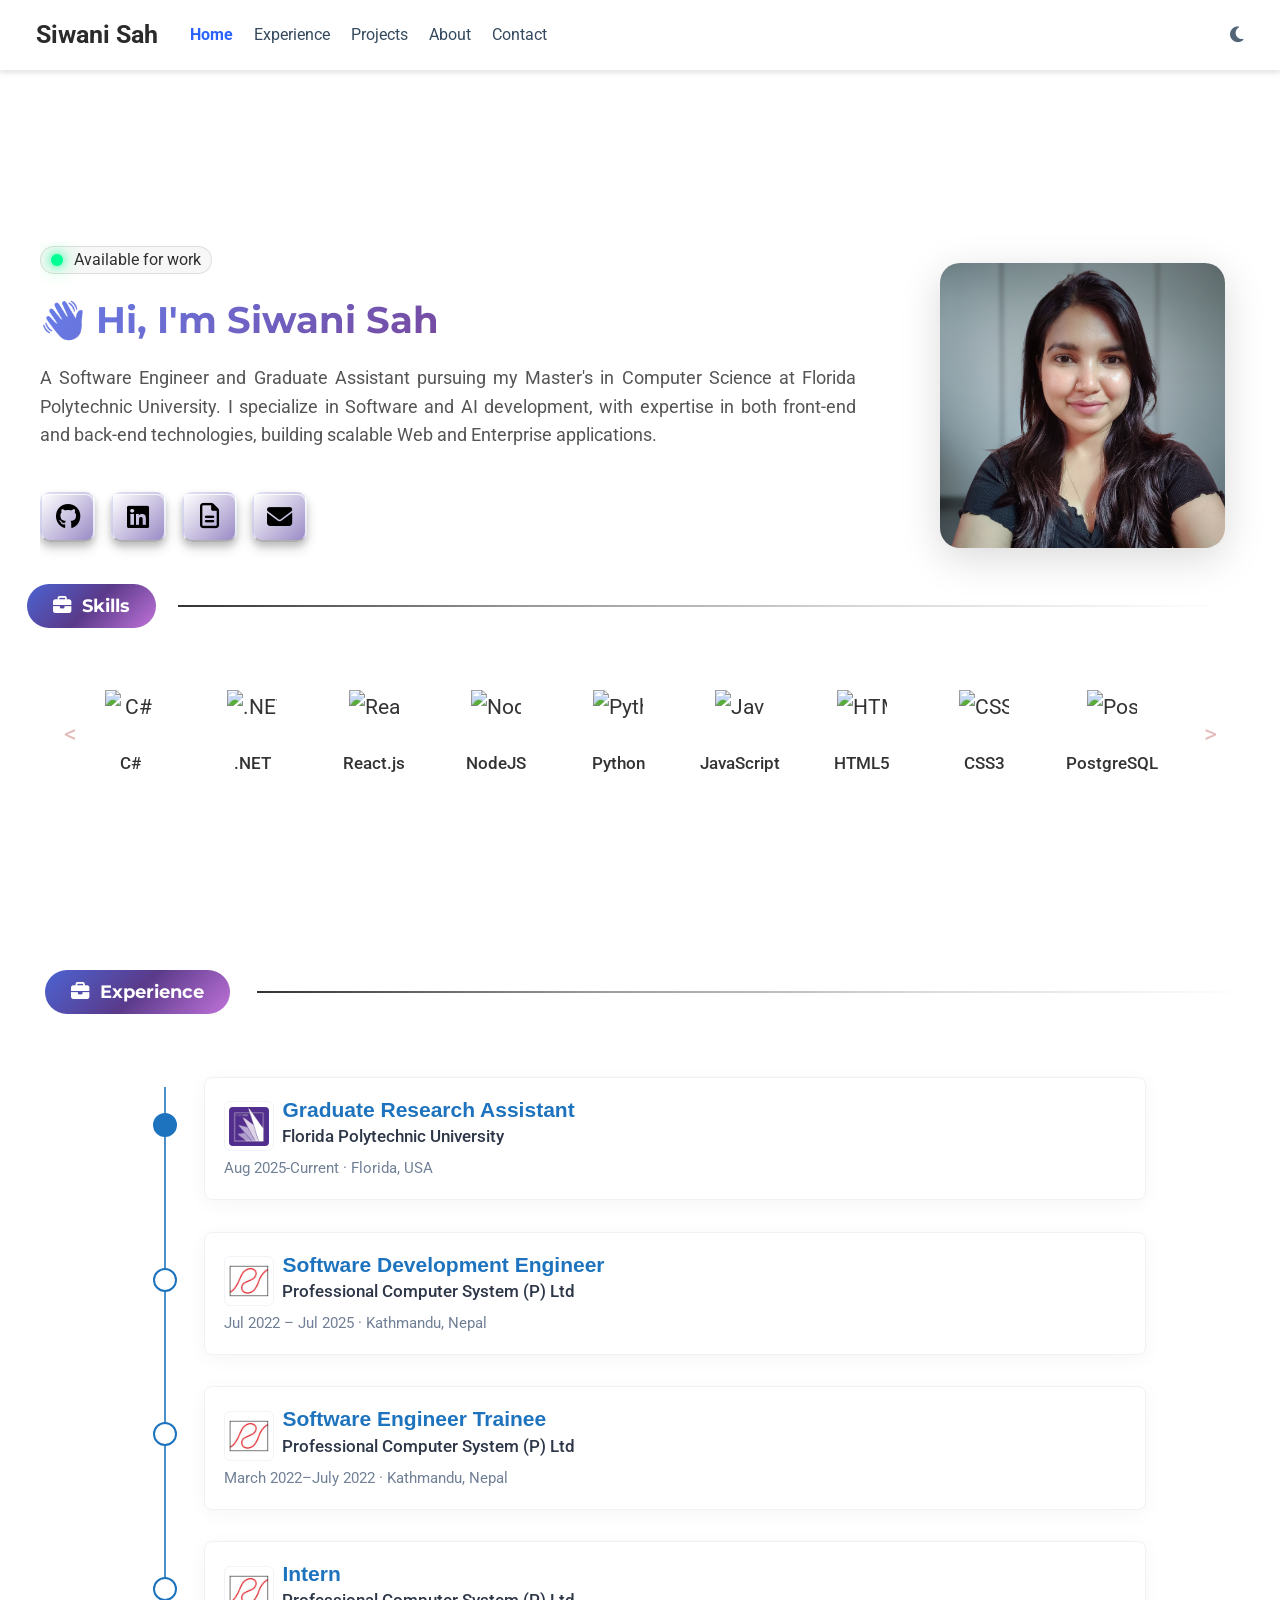
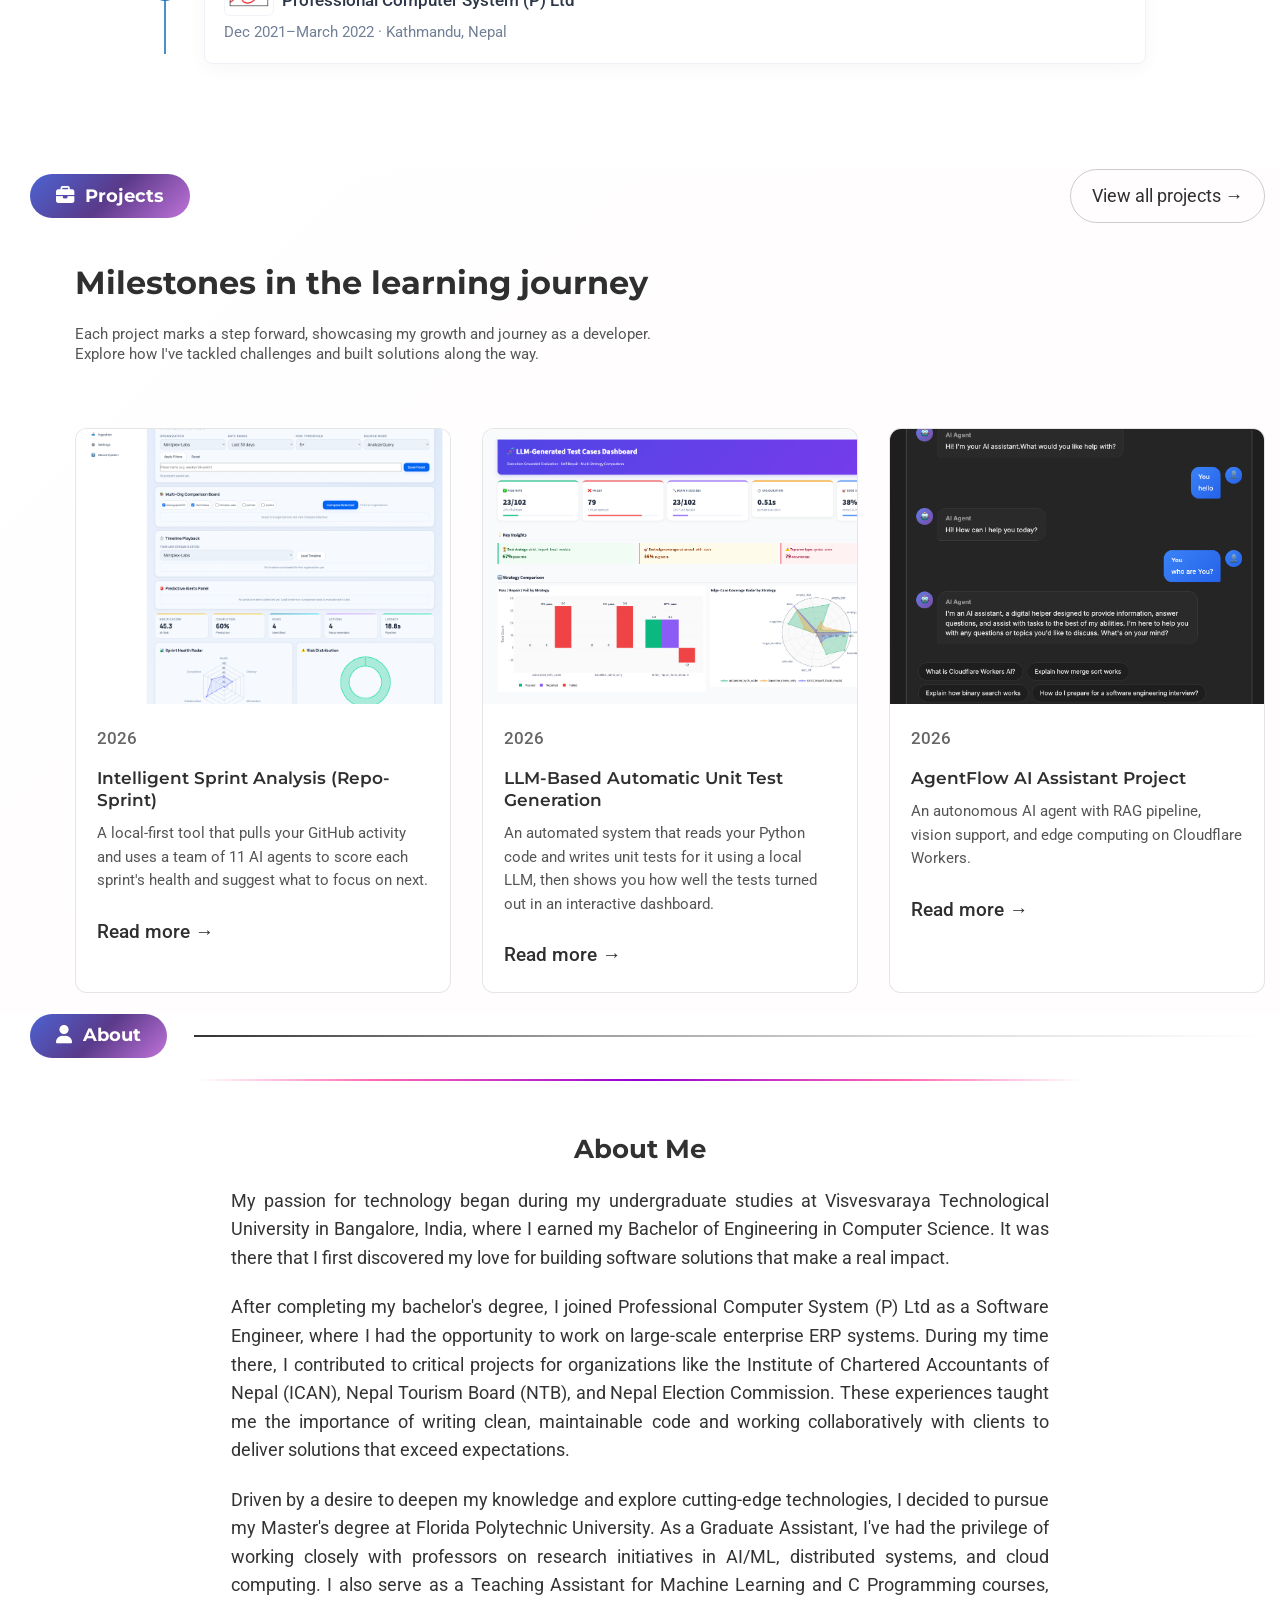
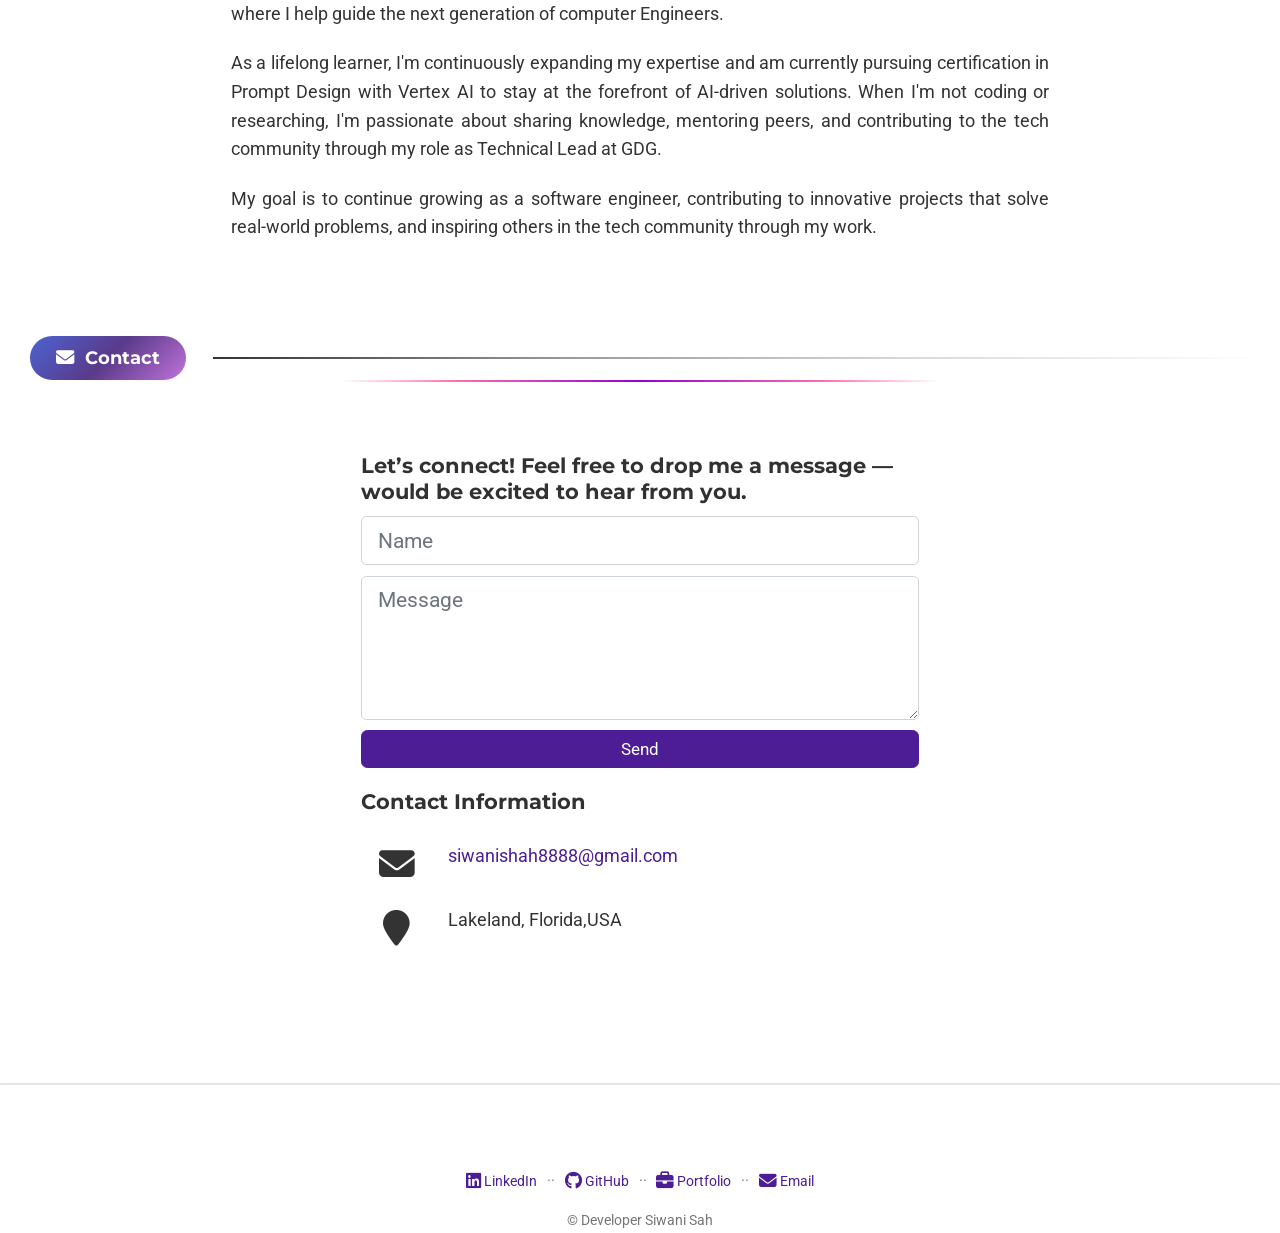
==== commit aa21447c: "updated details" ====
--- a/index.html
+++ b/index.html
@@ -259,16 +259,8 @@
     #section-experience .section-heading {
       margin-top: 0 !important;
       padding-top: 0 !important;
-      background: white;
       padding-bottom: 0.5rem;
       margin-bottom: 0.5rem !important;
-    }
-
-    /* Dark mode for sticky header */
-    [data-theme="dark"] #section-experience .section-heading,
-    .dark #section-experience .section-heading,
-    html.dark #section-experience .section-heading {
-      background: #3f3f3f00;
     }
 
     /* Experience card-text font size */
@@ -1781,7 +1773,7 @@
     [data-theme="dark"] #about .about-card,
     .dark #about .about-card,
     html.dark #about .about-card {
-      background: rgba(0, 0, 0, 0.30) !important;
+      background: rgba(30, 41, 59, 0.75) !important;
       border: 1.5px solid rgba(255, 255, 255, 0.25) !important;
     }
 
@@ -2694,7 +2686,7 @@
     [data-theme="dark"] .project-card,
     .dark .project-card,
     html.dark .project-card {
-      background: rgba(20, 20, 20, 0.95) !important;
+      background: rgba(30, 41, 59, 0.75) !important;
       border-color: rgba(255, 255, 255, 0.2) !important;
       box-shadow: 0 4px 15px rgba(0, 0, 0, 0.3) !important;
     }
@@ -3494,9 +3486,9 @@
                 <p class="home-hero-description">
                   A Software Engineer and Graduate Assistant pursuing my Master's in Computer Science at Florida
                   Polytechnic University.
-                  I specialize in web development, with expertise in both front-end and back-end technologies, building
-                  scalable web
-                  applications and enterprise ERP systems.
+                  I specialize in Software and AI development, with expertise in both front-end and back-end
+                  technologies,
+                  building scalable Web and Enterprise applications.
                 </p>
 
                 <!-- Social Links - Keyboard Key Style -->
@@ -3852,8 +3844,8 @@
             </div>
             <div class="project-year">2026</div>
             <h3 class="project-title">Intelligent Sprint Analysis (Repo-Sprint)</h3>
-            <p class="project-summary">Local-first 11-agent LLM pipeline that ingests GitHub data, runs RAG with
-              ChromaDB, and generates evidence-backed sprint recommendations.</p>
+            <p class="project-summary">A local-first tool that pulls your GitHub activity and uses a team of 11 AI
+              agents to score each sprint's health and suggest what to focus on next.</p>
             <a href="project-detail.html?id=reposprint" class="project-read-more">
               Read more →
             </a>
@@ -3868,30 +3860,16 @@
             </div>
             <div class="project-year">2026</div>
             <h3 class="project-title">LLM-Based Automatic Unit Test Generation</h3>
-            <p class="project-summary">End-to-end pipeline using Llama3 via Ollama to automatically generate,
-              evaluate, and visualize pytest unit tests for Python functions.</p>
+            <p class="project-summary">An automated system that reads your Python code and writes unit tests for it
+              using a local LLM, then shows you how well the tests turned out in an interactive dashboard.</p>
             <a href="project-detail.html?id=llmtest" class="project-read-more">
               Read more →
             </a>
           </div>
 
-          <!-- Project 3: Algo Project -->
-          <div class="project-card" onclick="window.location.href='project-detail.html?id=algo'">
-            <div class="project-image-wrapper"
-              onclick="event.stopPropagation(); openImageLightbox('media/output/AlgoProjectOutput.png', 'Diverse Strings – Max Hamming Distance in a Σ-DAG');">
-              <img src="media/output/AlgoProjectOutput.png" alt="Diverse Strings – Max Hamming Distance in a Σ-DAG"
-                class="project-image">
-            </div>
-            <div class="project-year">2026</div>
-            <h3 class="project-title">Diverse Strings – Max Hamming Distance in a Σ-DAG</h3>
-            <p class="project-summary">Brute-force vs. dynamic programming to find the maximum Hamming distance
-              between paths in a layered DNA-alphabet graph.</p>
-            <a href="project-detail.html?id=algo" class="project-read-more">
-              Read more →
-            </a>
-          </div>
-
-          <!-- Project 4: AgentFlow AI Assistant Project -->
+
+
+          <!-- Project 3: AgentFlow AI Assistant Project -->
           <div class="project-card" onclick="window.location.href='project-detail.html?id=agentflow'">
             <div class="project-image-wrapper"
               onclick="event.stopPropagation(); openImageLightbox('media/AgentFlow_AI_Snap.png', 'AgentFlow AI Assistant');">
@@ -3905,6 +3883,23 @@
               Read more →
             </a>
           </div>
+
+          <!-- Project 4: Algo Project -->
+          <div class="project-card" onclick="window.location.href='project-detail.html?id=algo'">
+            <div class="project-image-wrapper"
+              onclick="event.stopPropagation(); openImageLightbox('media/output/AlgoProjectOutput.png', 'Diverse Strings – Max Hamming Distance in a Σ-DAG');">
+              <img src="media/output/AlgoProjectOutput.png" alt="Diverse Strings – Max Hamming Distance in a Σ-DAG"
+                class="project-image">
+            </div>
+            <div class="project-year">2026</div>
+            <h3 class="project-title">Diverse Strings – Max Hamming Distance in a Σ-DAG</h3>
+            <p class="project-summary">Compares a brute-force approach with a smarter dynamic programming solution to
+              find the most different pair of paths through a DNA-style layered graph.</p>
+            <a href="project-detail.html?id=algo" class="project-read-more">
+              Read more →
+            </a>
+          </div>
+
 
           <!-- Project 5: ICAN ERP -->
           <div class="project-card" onclick="window.location.href='project-detail.html?id=ican'">
@@ -4201,57 +4196,9 @@
   <script src="js/wowchemy-publication.9137013a66774049159934c29c3f0205.js" type="module"></script>
 
   <script>
-    // Experience header scroll behavior - allow header to scroll when last card is about to stick
+    // Experience header scroll behavior - disabled (now scrolls normally like other sections)
     (function () {
-      const experienceHeader = document.querySelector('#section-experience .section-heading');
-      const experienceCards = document.querySelectorAll('.sticky-experience-card');
-      const lastCard = experienceCards[experienceCards.length - 1];
-
-      if (!experienceHeader || !lastCard) return;
-
-      const navbarHeight = 70;
-      const headerStickyTop = navbarHeight; // Header sticks at 70px
-      const lastCardStickyTop = 8.5 * 16; // Last card sticks at 8.5rem = 136px
-
-      function checkLastCardPosition() {
-        if (!lastCard) return;
-
-        const lastCardRect = lastCard.getBoundingClientRect();
-        const headerRect = experienceHeader.getBoundingClientRect();
-
-        // Calculate when last card is about to reach its sticky position
-        // Last card's sticky top is 8.5rem (136px) from viewport top
-        // When last card's top is close to its sticky position, allow header to scroll
-        const distanceToSticky = lastCardRect.top - lastCardStickyTop;
-
-        // When last card is within 100px of its sticky position, make header scrollable
-        if (distanceToSticky <= 100 && distanceToSticky >= -50) {
-          // Last card is about to stick - allow header to scroll
-          experienceHeader.style.position = 'relative';
-          experienceHeader.style.top = 'auto';
-          experienceHeader.classList.add('header-scrollable');
-        } else if (distanceToSticky > 100) {
-          // Last card hasn't reached sticky position yet - keep header sticky
-          experienceHeader.style.position = 'sticky';
-          experienceHeader.style.top = '70px';
-          experienceHeader.classList.remove('header-scrollable');
-        }
-      }
-
-      // Check on scroll
-      let ticking = false;
-      window.addEventListener('scroll', () => {
-        if (!ticking) {
-          window.requestAnimationFrame(() => {
-            checkLastCardPosition();
-            ticking = false;
-          });
-          ticking = true;
-        }
-      });
-
-      // Initial check
-      checkLastCardPosition();
+      // No-op: sticky behavior removed for timeline layout
     })();
 
     // Projects header scroll behavior - allow header to scroll when last card is about to stick
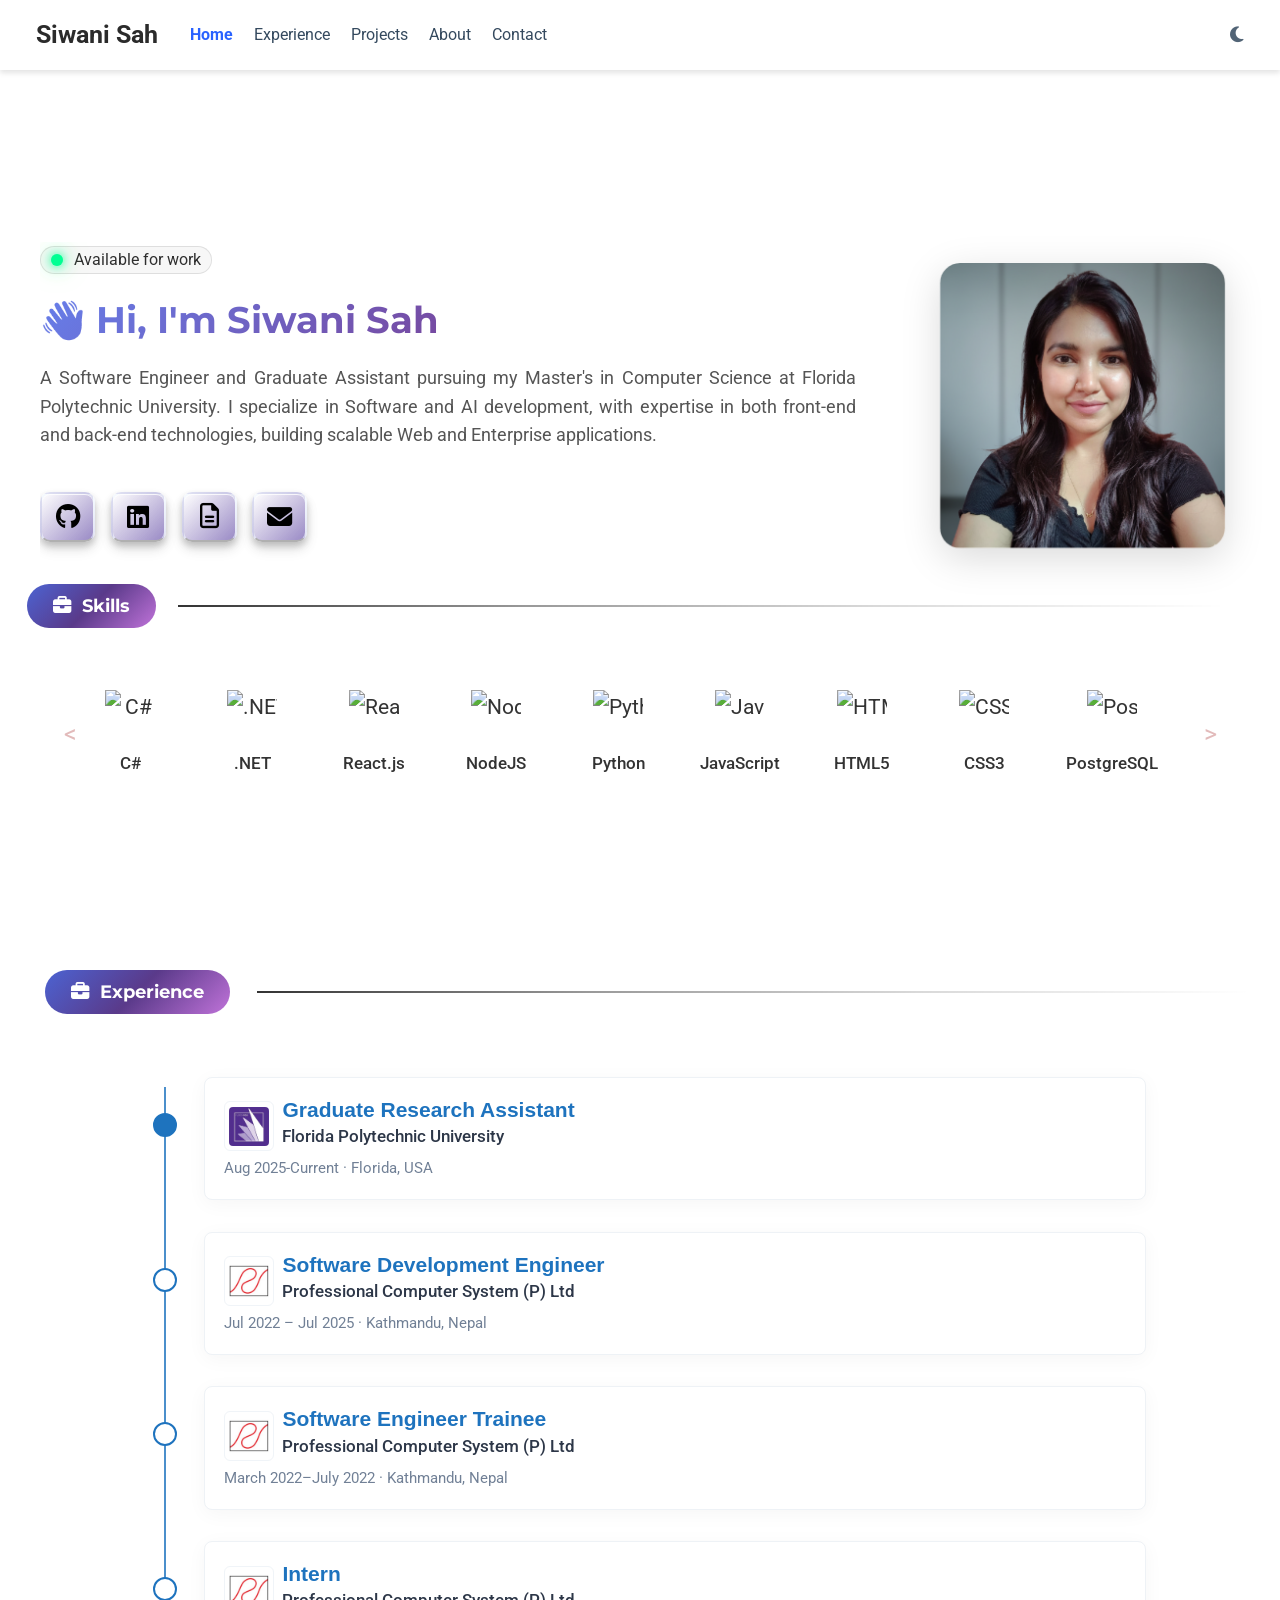
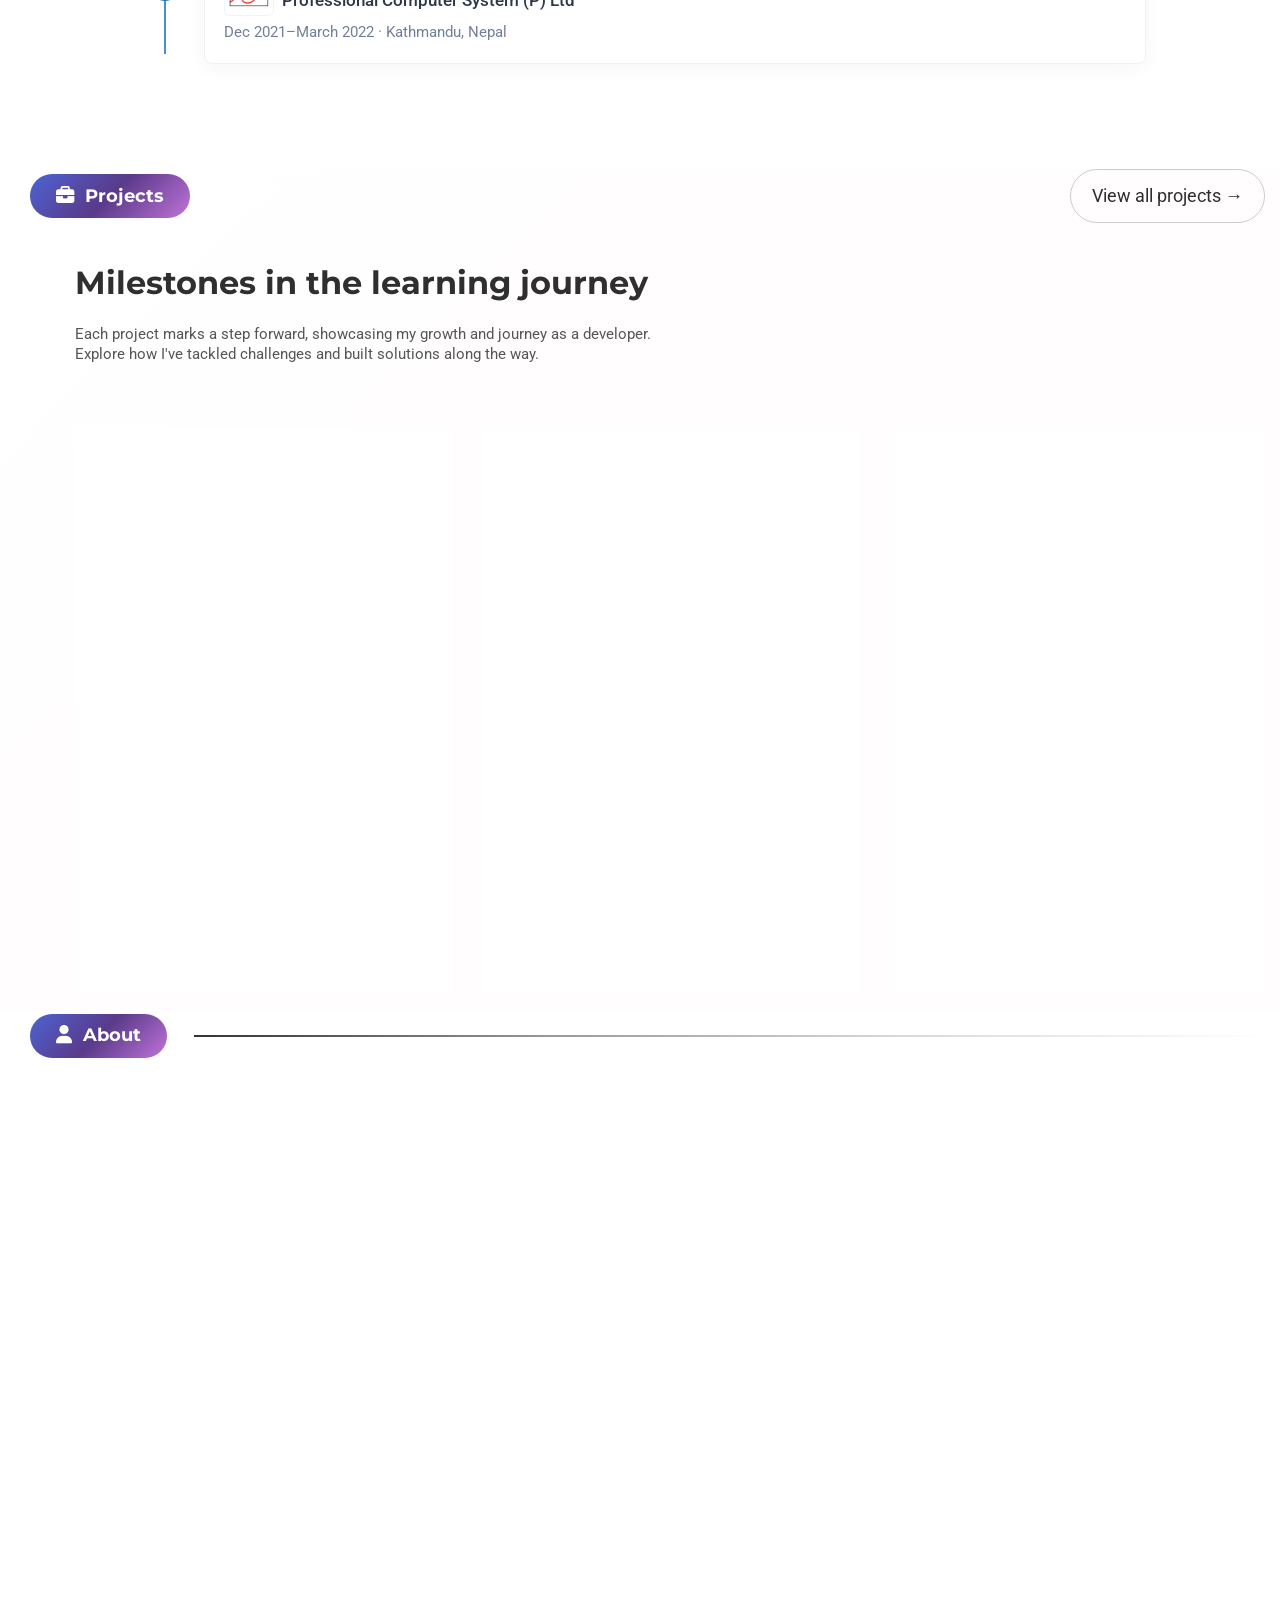
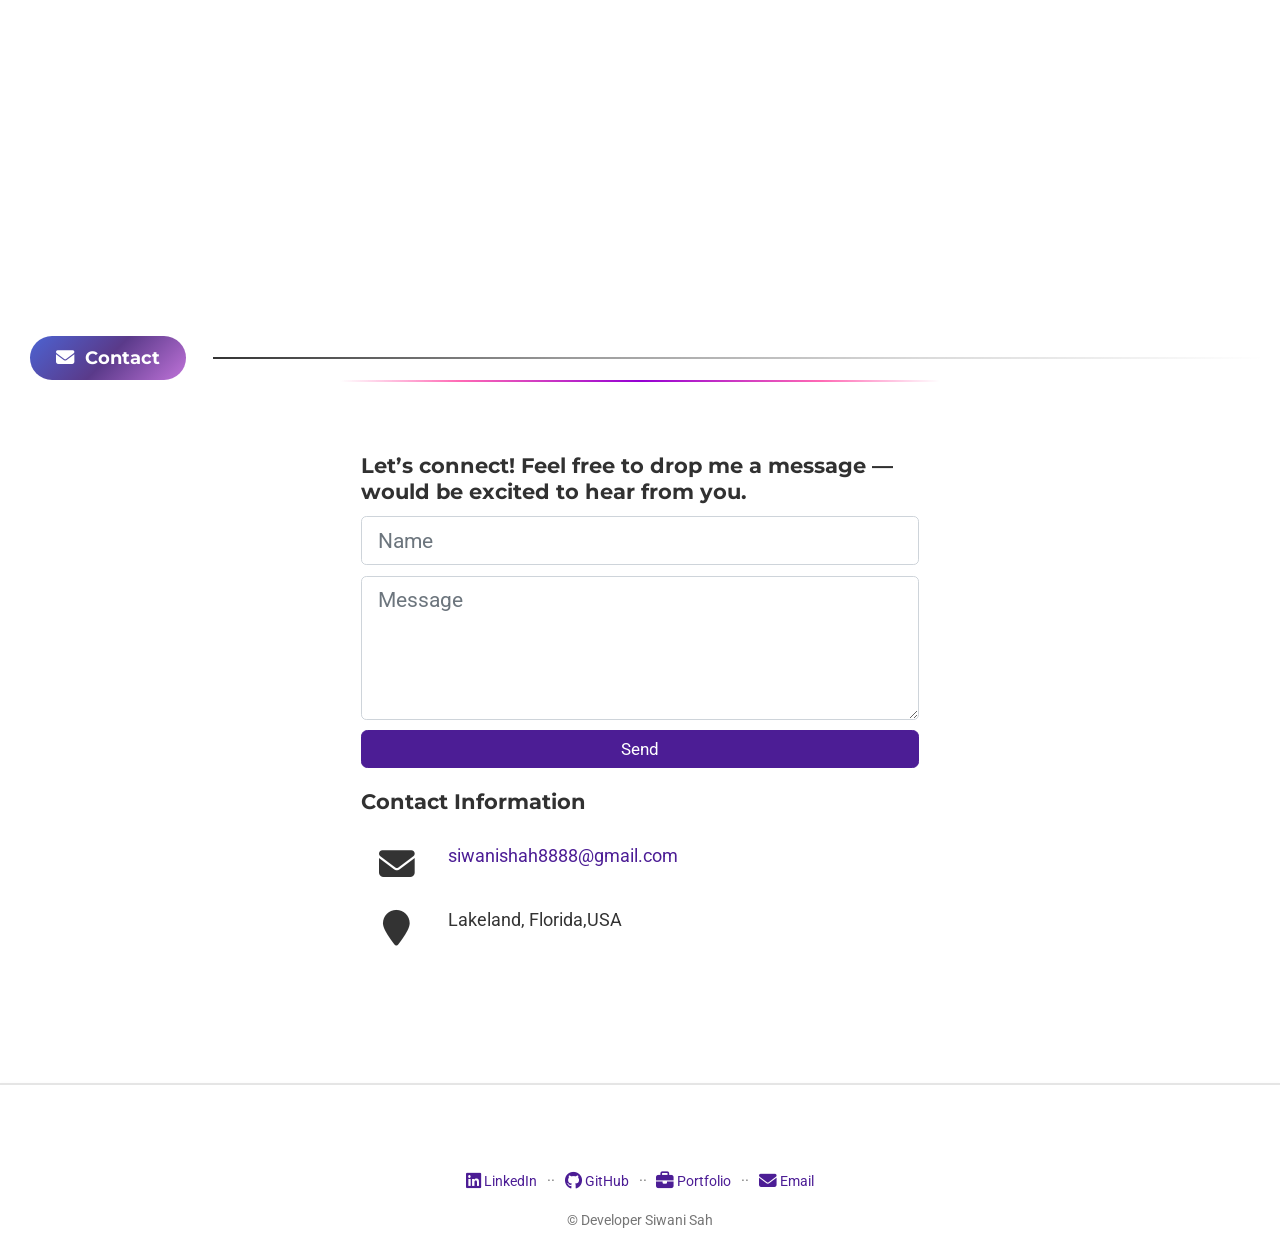
==== commit e24ba38e: "update LLM Unit Test Generator project details and metrics" ====
--- a/index.html
+++ b/index.html
@@ -3854,14 +3854,13 @@
           <!-- Project 2: LLM Generated Testcases -->
           <div class="project-card" onclick="window.location.href='project-detail.html?id=llmtest'">
             <div class="project-image-wrapper"
-              onclick="event.stopPropagation(); openImageLightbox('media/output/llm_generated_tc_output1.png', 'LLM-Based Automatic Unit Test Generation');">
-              <img src="media/output/llm_generated_tc_output1.png" alt="LLM-Based Automatic Unit Test Generation"
+              onclick="event.stopPropagation(); openImageLightbox('media/output/llm_generated_tc_output1.png', 'Autonomous Self-Healing LLM Unit Test Generator');">
+              <img src="media/output/llm_generated_tc_output1.png" alt="Autonomous Self-Healing LLM Unit Test Generator"
                 class="project-image">
             </div>
             <div class="project-year">2026</div>
-            <h3 class="project-title">LLM-Based Automatic Unit Test Generation</h3>
-            <p class="project-summary">An automated system that reads your Python code and writes unit tests for it
-              using a local LLM, then shows you how well the tests turned out in an interactive dashboard.</p>
+            <h3 class="project-title">Autonomous Self-Healing LLM Unit Test Generator</h3>
+            <p class="project-summary">An autonomous AI pipeline that writes Python unit tests using local LLMs, validates them in an isolated sandbox, and self-repairs failing tests using runtime tracebacks.</p>
             <a href="project-detail.html?id=llmtest" class="project-read-more">
               Read more →
             </a>
@@ -4760,17 +4759,17 @@
         linkText: 'View Code'
       },
       'llmtest': {
-        image: null,
+        image: 'media/output/llm_generated_tc_output1.png',
         year: '2026',
-        title: 'LLM-Based Automatic Unit Test Generation',
-        description: 'End-to-end pipeline using Llama3 via Ollama to automatically generate, evaluate, and visualize pytest unit tests for Python functions from the pyMethods2Test dataset.',
+        title: 'Autonomous Self-Healing LLM Unit Test Generator',
+        description: 'An advanced, production-ready AI engineering pipeline that automatically generates, executes, validates, and self-repairs Python unit tests using local LLMs (Llama3 via Ollama) and grounded sandbox execution.',
         details: [
-          'Built a 7-step pipeline: method extraction → sampling → baseline test generation → advanced test generation → evaluation → failure analysis → Streamlit dashboard.',
-          'Used Ollama (Llama3) locally with three prompt strategies — Baseline, Context, and Advanced — achieving 100% edge-case inclusion and an average of 9.38 assertions per test across 300 tests.',
-          'Implemented an evaluation module tracking total assertions (2,814), edge-case coverage, syntax validity, and failure classification (141 syntax errors, 215 missing assertions, 88 extra-text issues).',
-          'Developed an interactive Streamlit dashboard for live metrics, test validity breakdown, edge-case coverage display, and an interactive test viewer.',
-          'Key finding: structured Advanced prompts outperform raw context prompts; LLM outputs require post-processing validation before execution.',
-          'Technologies: Python, Ollama, Llama3, Streamlit, JSON — entirely local, no cloud dependencies.'
+          'Built a 7-step pipeline: Ingestion and extraction of Python functions from the pyMethods2Test dataset → sampling → code enrichment → LLM generation → sandbox execution → AST grading → Streamlit telemetry dashboard.',
+          'Designed a self-healing feedback loop that captures execution failures, guiding the local Llama3 model through up to 3 iterative self-repair attempts based on exact runtime tracebacks, achieving a 31.25% recovery rate.',
+          'Implemented an isolated sandbox execution module using pytest to safely run dynamically generated code, protecting the host system from executing untested test suites.',
+          'Developed a compiler-grade grading system using Python\'s ast package to programmatically parse test files and grade 11 critical edge-case categories (like exceptions and empty collections) without executing the code.',
+          'Built an interactive Streamlit telemetry dashboard featuring Sankey diagrams to trace self-repair paths, radar charts showing edge-case footprints, strategy comparisons, and side-by-side code diffs.',
+          'Validated the pipeline on a robust benchmark of 1,000+ test cases, demonstrating 97.8% syntactic compilation accuracy and revealing that structured Advanced and Chain-of-Thought prompting strategies drove deep edge-case coverage to a top average of 40.3%.'
         ],
         link: 'https://github.com/Siwanii/LLM_Generated_Testcases',
         linkText: 'View Code'
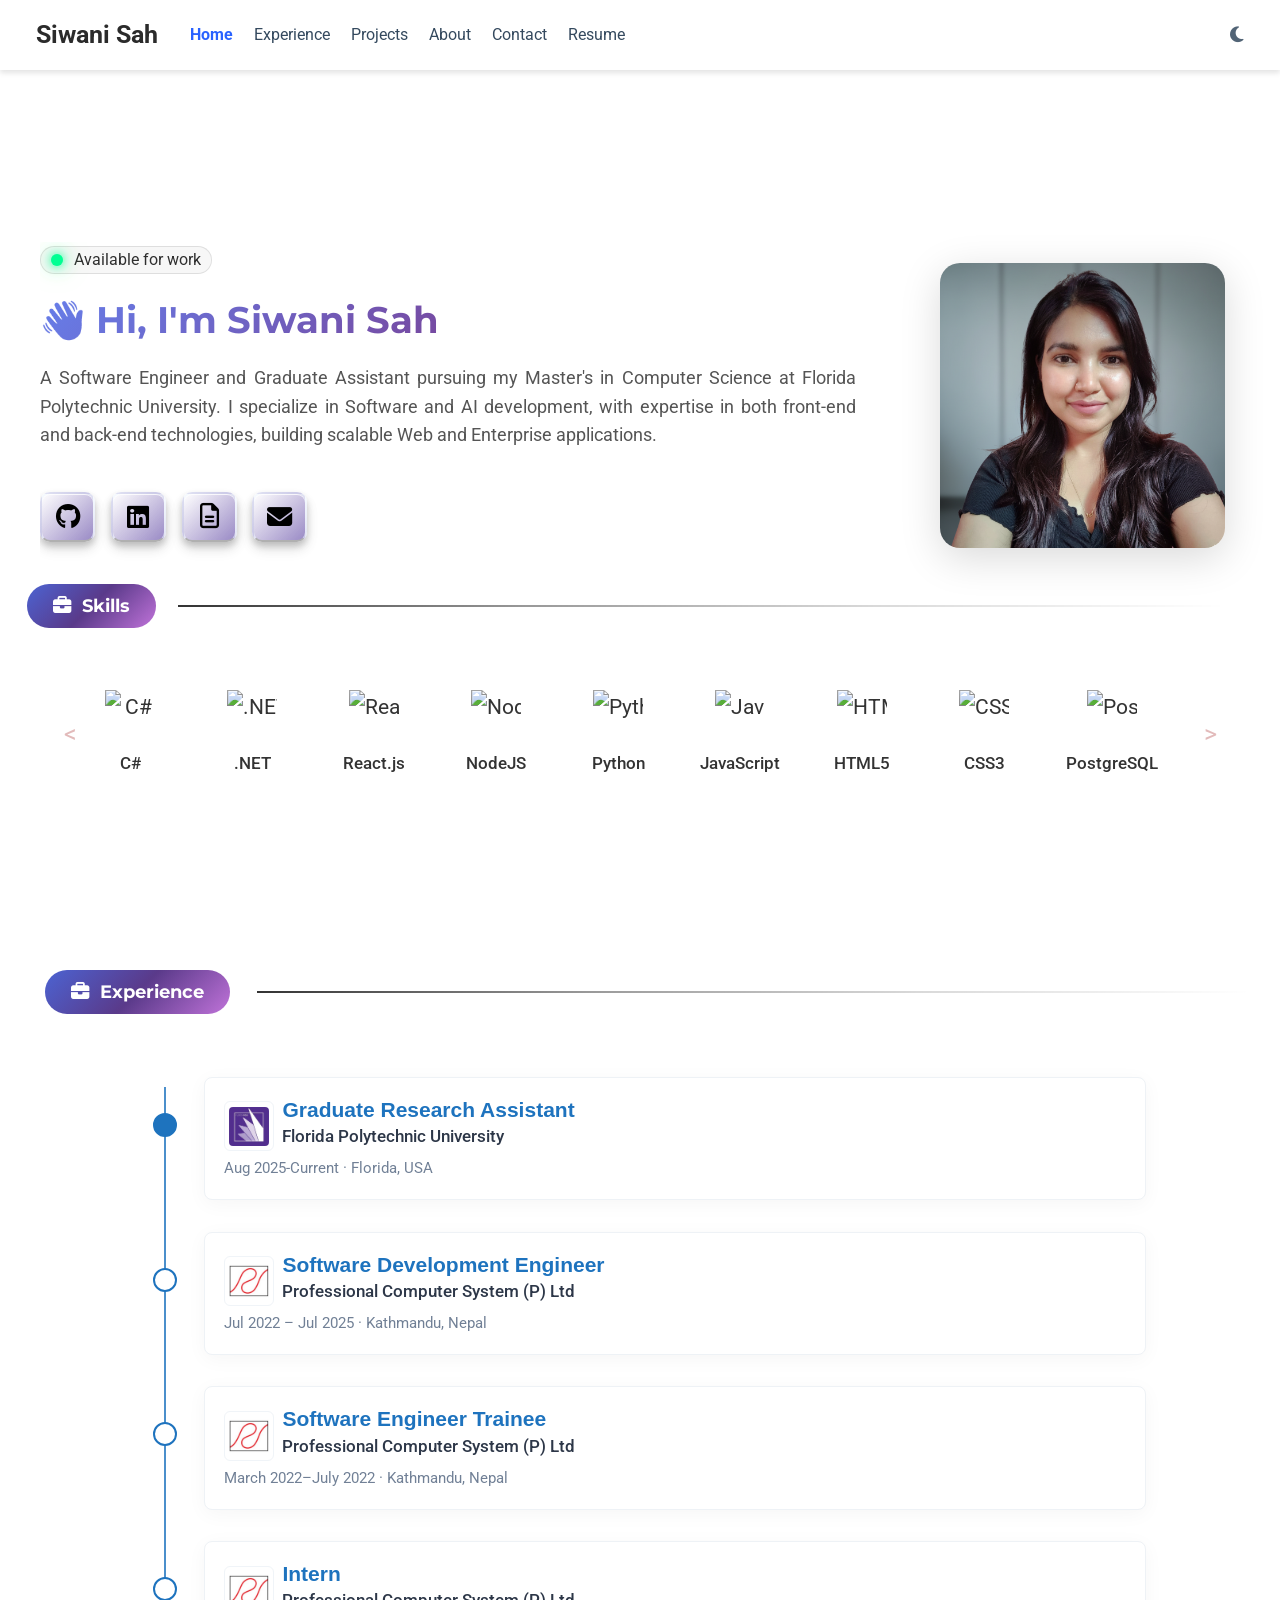
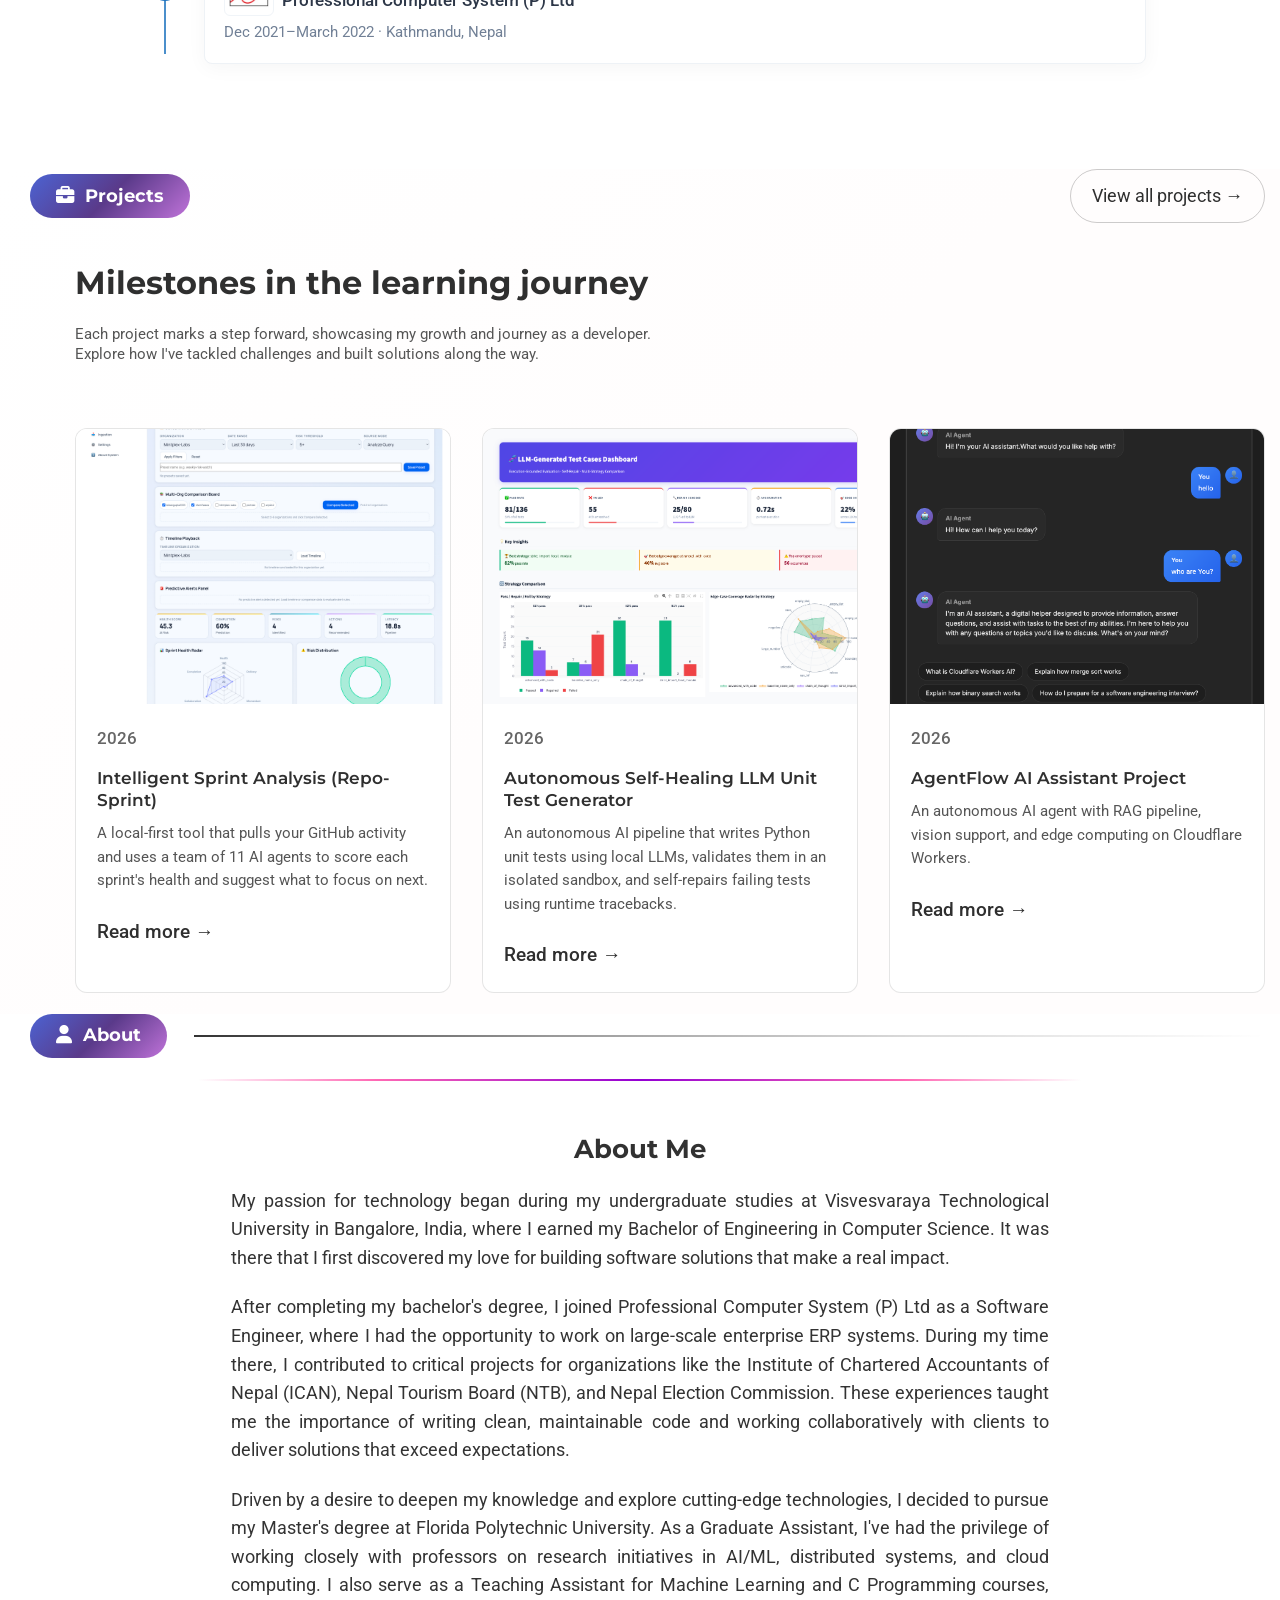
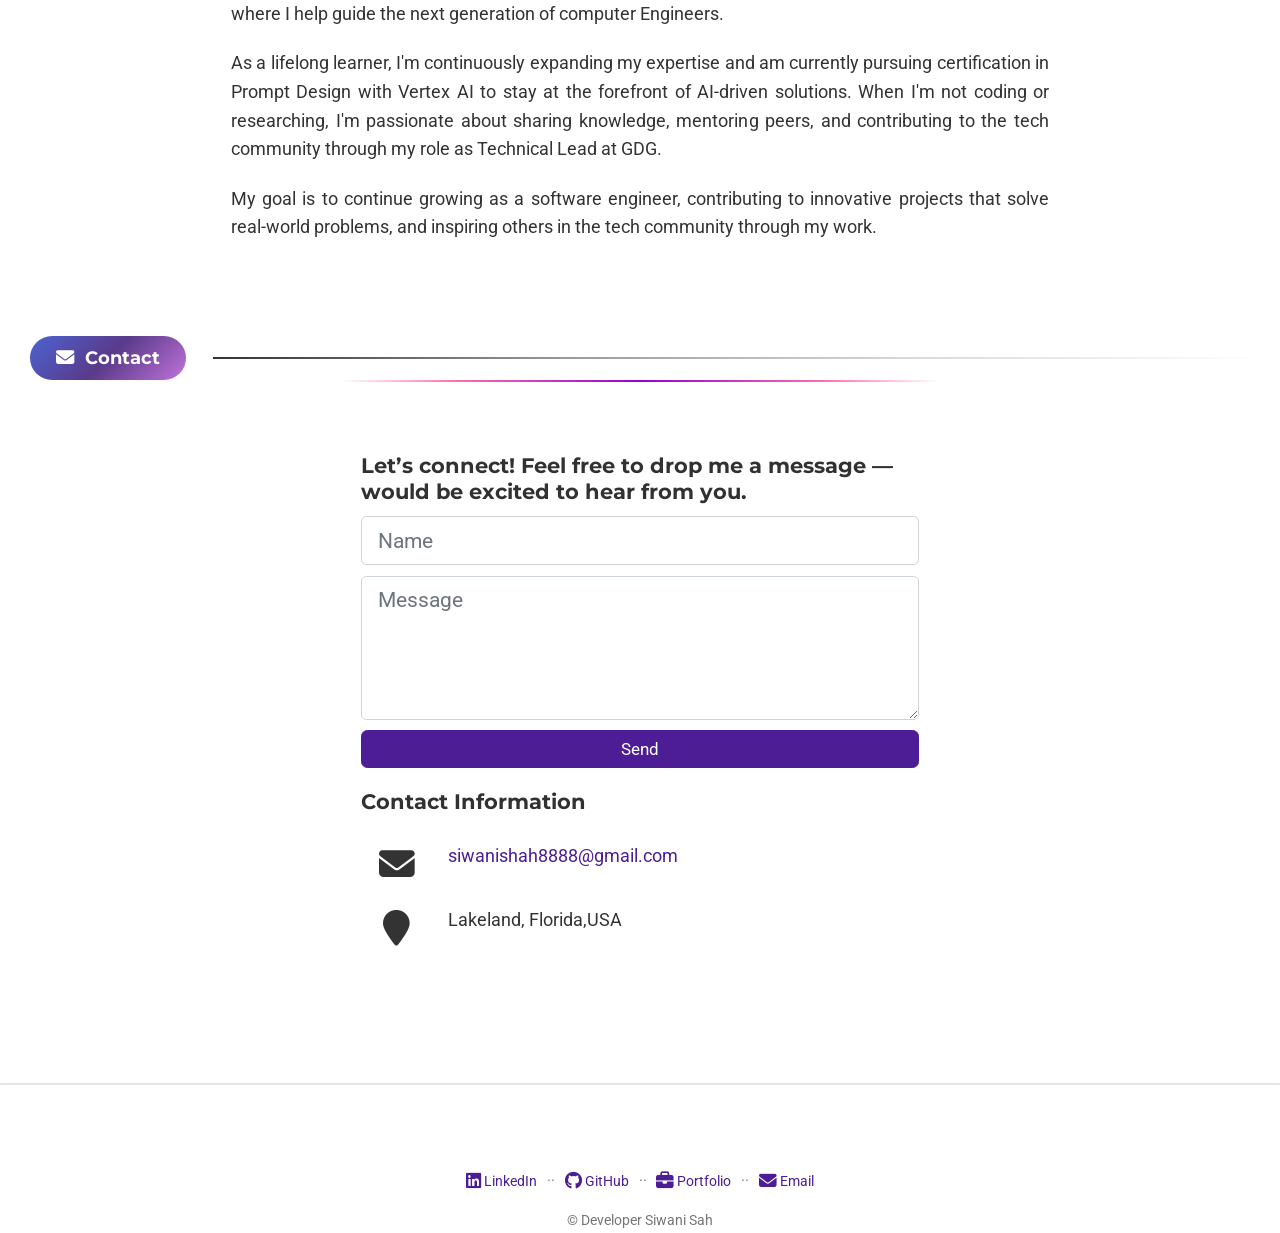
==== commit 28e619c4: "Add label link in navigation" ====
--- a/index.html
+++ b/index.html
@@ -3438,7 +3438,7 @@
                 <a class="nav-link " href="#contact" data-target="#contact"><span>Contact</span></a>
               </li>
               <li class="nav-item">
-                <a class="nav-link " href="uploads/Siwani_Sah_Resume.pdf"><span></span></a>
+                <a class="nav-link " href="uploads/Siwani_Sah_Resume.pdf"><span>Resume</span></a>
               </li>
             </ul>
           </div>
@@ -4897,4 +4897,4 @@
 
 </body>
 
-</html>+</html>
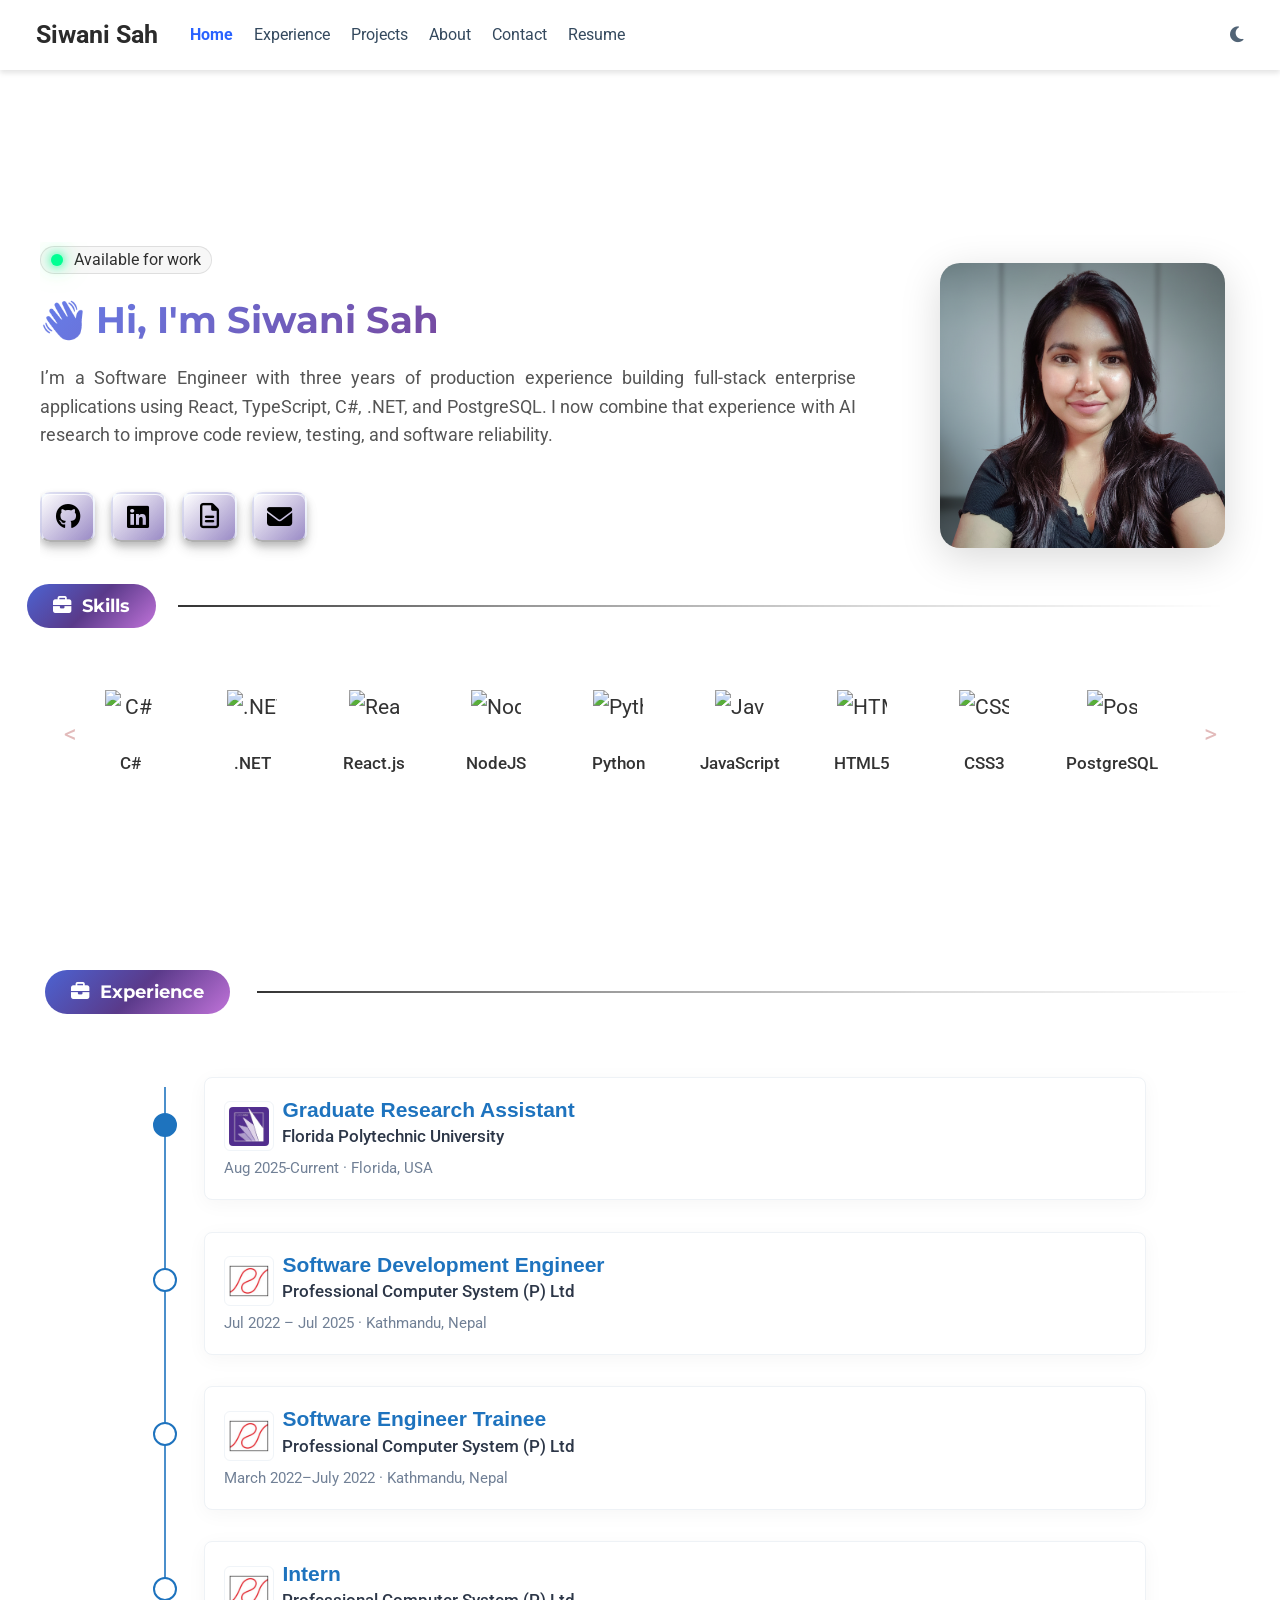
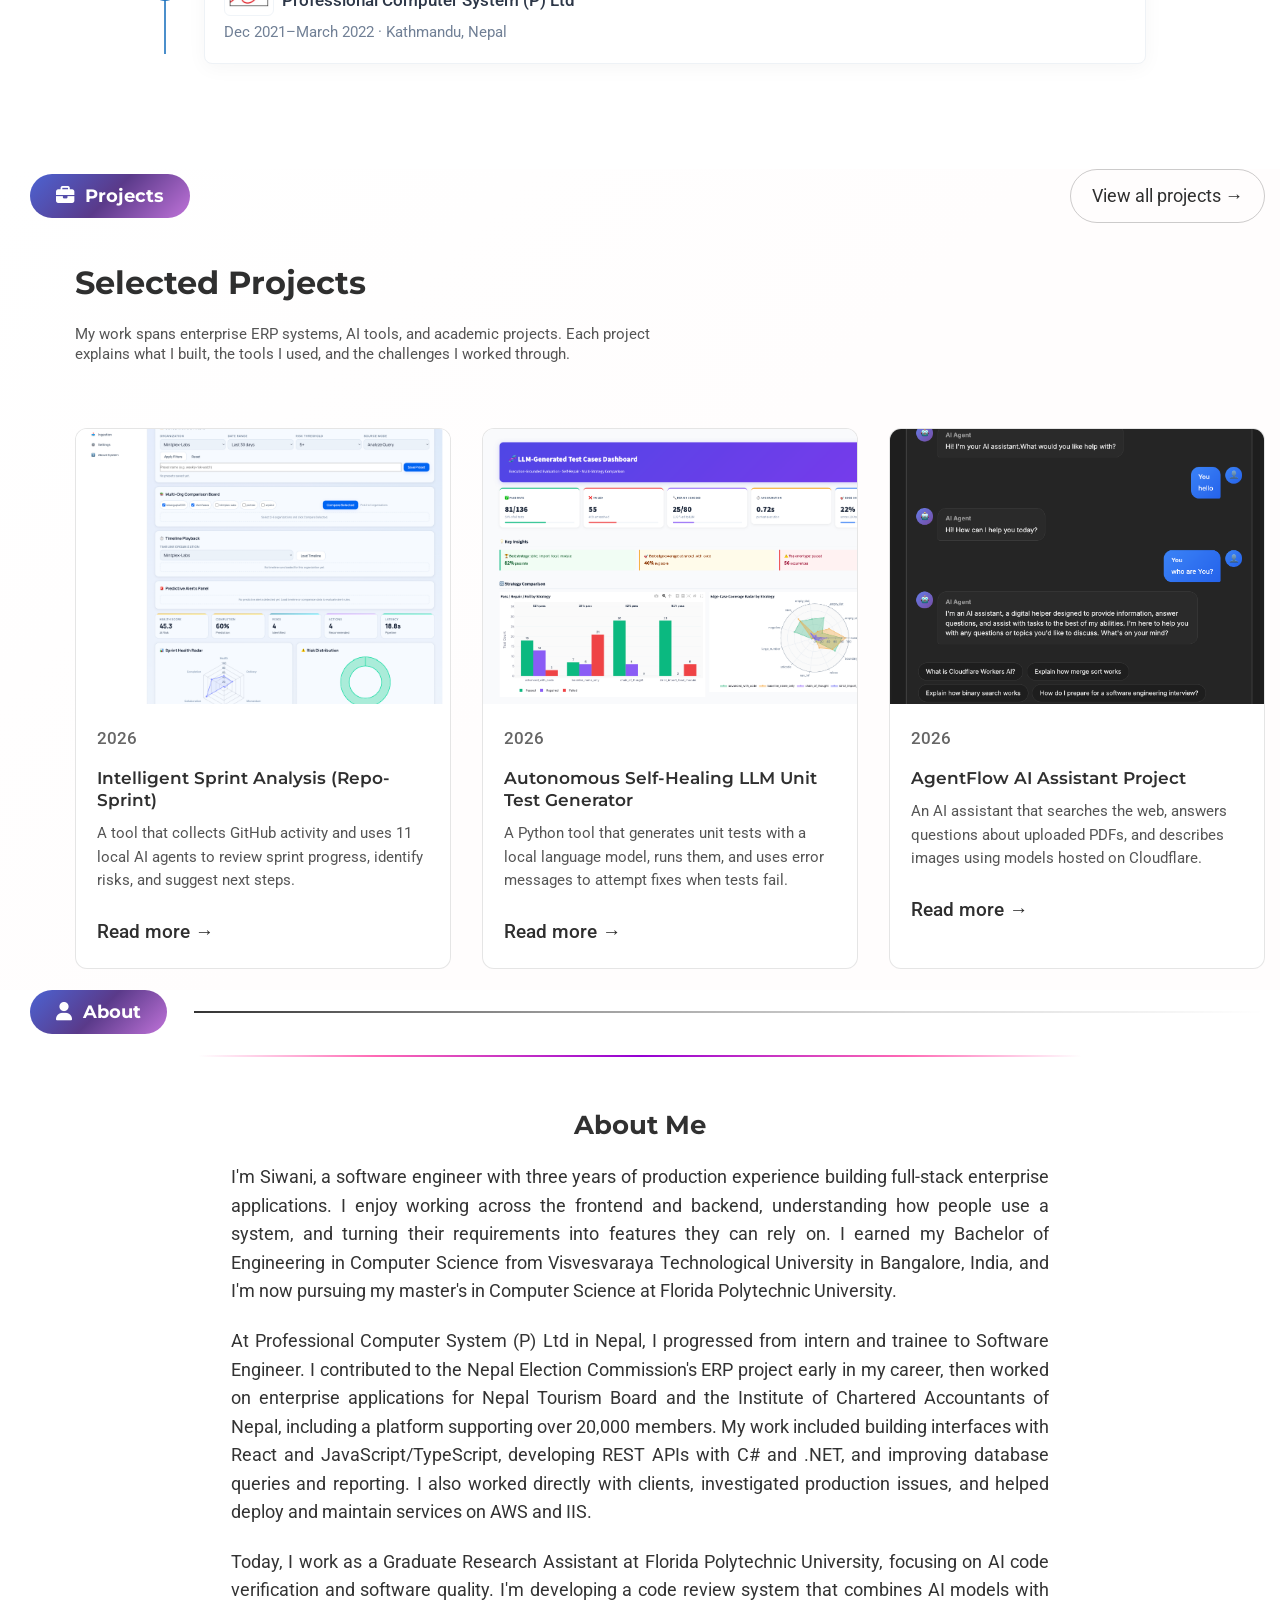
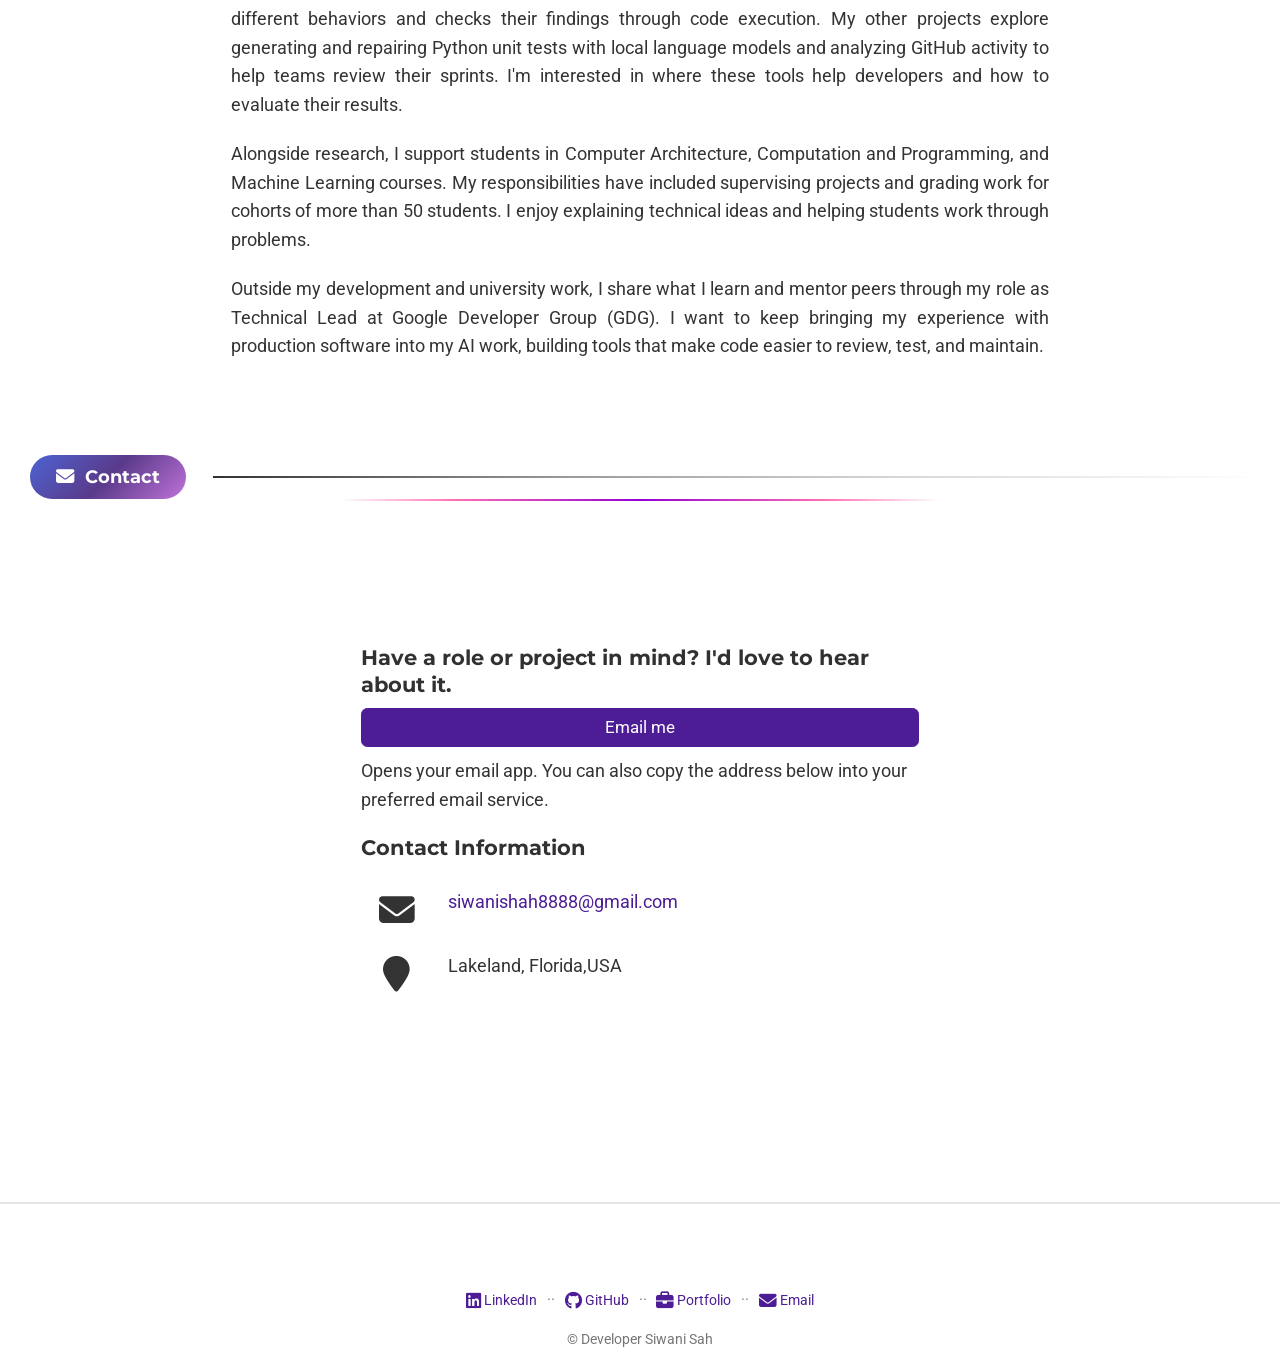
==== commit 1c54ce9e: "updates" ====
--- a/index.html
+++ b/index.html
@@ -3484,11 +3484,7 @@
                 <h2>👋 Hi, I'm Siwani Sah</h2>
 
                 <p class="home-hero-description">
-                  A Software Engineer and Graduate Assistant pursuing my Master's in Computer Science at Florida
-                  Polytechnic University.
-                  I specialize in Software and AI development, with expertise in both front-end and back-end
-                  technologies,
-                  building scalable Web and Enterprise applications.
+                 I’m a Software Engineer with three years of production experience building full-stack enterprise applications using React, TypeScript, C#, .NET, and PostgreSQL. I now combine that experience with AI research to improve code review, testing, and software reliability.
                 </p>
 
                 <!-- Social Links - Keyboard Key Style -->
@@ -3825,10 +3821,10 @@
             View all projects →
           </a>
         </div>
-        <h3 class="projects-main-heading">Milestones in the learning journey</h3>
+        <h3 class="projects-main-heading">Selected Projects</h3>
         <p class="projects-description">
-          Each project marks a step forward, showcasing my growth and journey as a developer. Explore how I've tackled
-          challenges and built solutions along the way.
+          My work spans enterprise ERP systems, AI tools, and academic projects. Each project explains what I built,
+          the tools I used, and the challenges I worked through.
         </p>
       </div>
 
@@ -3844,8 +3840,7 @@
             </div>
             <div class="project-year">2026</div>
             <h3 class="project-title">Intelligent Sprint Analysis (Repo-Sprint)</h3>
-            <p class="project-summary">A local-first tool that pulls your GitHub activity and uses a team of 11 AI
-              agents to score each sprint's health and suggest what to focus on next.</p>
+            <p class="project-summary">A tool that collects GitHub activity and uses 11 local AI agents to review sprint progress, identify risks, and suggest next steps.</p>
             <a href="project-detail.html?id=reposprint" class="project-read-more">
               Read more →
             </a>
@@ -3860,7 +3855,7 @@
             </div>
             <div class="project-year">2026</div>
             <h3 class="project-title">Autonomous Self-Healing LLM Unit Test Generator</h3>
-            <p class="project-summary">An autonomous AI pipeline that writes Python unit tests using local LLMs, validates them in an isolated sandbox, and self-repairs failing tests using runtime tracebacks.</p>
+            <p class="project-summary">A Python tool that generates unit tests with a local language model, runs them, and uses error messages to attempt fixes when tests fail.</p>
             <a href="project-detail.html?id=llmtest" class="project-read-more">
               Read more →
             </a>
@@ -3876,8 +3871,7 @@
             </div>
             <div class="project-year">2026</div>
             <h3 class="project-title">AgentFlow AI Assistant Project</h3>
-            <p class="project-summary">An autonomous AI agent with RAG pipeline, vision support, and edge computing on
-              Cloudflare Workers.</p>
+            <p class="project-summary">An AI assistant that searches the web, answers questions about uploaded PDFs, and describes images using models hosted on Cloudflare.</p>
             <a href="project-detail.html?id=agentflow" class="project-read-more">
               Read more →
             </a>
@@ -3892,8 +3886,7 @@
             </div>
             <div class="project-year">2026</div>
             <h3 class="project-title">Diverse Strings – Max Hamming Distance in a Σ-DAG</h3>
-            <p class="project-summary">Compares a brute-force approach with a smarter dynamic programming solution to
-              find the most different pair of paths through a DNA-style layered graph.</p>
+            <p class="project-summary">A Python project comparing brute-force and dynamic programming approaches to finding the most different pair of strings in a layered graph.</p>
             <a href="project-detail.html?id=algo" class="project-read-more">
               Read more →
             </a>
@@ -3908,8 +3901,7 @@
             </div>
             <div class="project-year">2024/2025</div>
             <h3 class="project-title">Institute of Chartered Accountants of Nepal (ICAN) ERP</h3>
-            <p class="project-summary">Enterprise ERP system serving 20,000+ members with microservices architecture
-              and scalable solutions.</p>
+            <p class="project-summary">I developed frontend features and backend services for an ERP platform supporting over 20,000 ICAN members.</p>
             <a href="project-detail.html?id=ican" class="project-read-more">
               Read more →
             </a>
@@ -3923,8 +3915,7 @@
             </div>
             <div class="project-year">2023/2024</div>
             <h3 class="project-title">Nepal Tourism Board (NTB) ERP</h3>
-            <p class="project-summary">Tourism management system with optimized MySQL database and enhanced user
-              experience features.</p>
+            <p class="project-summary">I worked on application modules, reports, and database queries for Nepal Tourism Board’s ERP system.</p>
             <a href="project-detail.html?id=ntb" class="project-read-more">
               Read more →
             </a>
@@ -3938,8 +3929,7 @@
             </div>
             <div class="project-year">2022</div>
             <h3 class="project-title">Nepal Election Commission ERP</h3>
-            <p class="project-summary">High-volume election management system with secure modules and .NET backend for
-              critical operations.</p>
+            <p class="project-summary">I helped develop and debug the Nepal Election Commission’s ERP system using C#, .NET, and Oracle.</p>
             <a href="project-detail.html?id=election" class="project-read-more">
               Read more →
             </a>
@@ -3953,8 +3943,7 @@
             </div>
             <div class="project-year">2019</div>
             <h3 class="project-title">Bike Simulation System</h3>
-            <p class="project-summary">3D bike simulation with realistic physics, movement dynamics, and interactive
-              controls using C programming.</p>
+            <p class="project-summary">A 3D bike simulation built with C and OpenGL, with keyboard and mouse controls for movement, steering, and camera views.</p>
             <a href="project-detail.html?id=bike" class="project-read-more">
               Read more →
             </a>
@@ -3969,8 +3958,7 @@
             </div>
             <div class="project-year">2022</div>
             <h3 class="project-title">Employee Management System</h3>
-            <p class="project-summary">Full-stack web application with ASP.NET Core 8, PostgreSQL, and responsive UI
-              for employee data management.</p>
+            <p class="project-summary">A full-stack learning project for managing employee records and qualifications with ASP.NET Core, PostgreSQL, and Knockout.js.</p>
             <a href="project-detail.html?id=employee" class="project-read-more">
               Read more →
             </a>
@@ -3985,8 +3973,7 @@
             </div>
             <div class="project-year">2020</div>
             <h3 class="project-title">Academic Project (Hostel Management System)</h3>
-            <p class="project-summary">Academic project for managing hostel operations including student registration,
-              room allocation, and administrative tasks.</p>
+            <p class="project-summary">A course project for student registration, room allocation, and hostel administration, with separate access for students and staff.</p>
             <a href="project-detail.html?id=hostel" class="project-read-more">
               Read more →
             </a>
@@ -4032,30 +4019,34 @@
             <div class="card-body">
               <div class="article-style">
                 <h3 class="mb-3 text-center">About Me</h3>
-                <p style="text-align: justify;">My passion for technology began during my undergraduate studies at
-                  Visvesvaraya Technological University in Bangalore, India, where I earned my Bachelor of Engineering
-                  in Computer Science. It was there that I first discovered my love for building software solutions
-                  that make a real impact.</p>
-                <p style="text-align: justify;">After completing my bachelor's degree, I joined Professional Computer
-                  System (P) Ltd as a Software Engineer, where I had the opportunity to work on large-scale enterprise
-                  ERP systems. During my time there, I contributed to critical projects for organizations like the
-                  Institute of Chartered Accountants of Nepal (ICAN), Nepal Tourism Board (NTB), and Nepal Election
-                  Commission. These experiences taught me the importance of writing clean, maintainable code and
-                  working collaboratively with clients to deliver solutions that exceed expectations.</p>
-                <p style="text-align: justify;">Driven by a desire to deepen my knowledge and explore cutting-edge
-                  technologies, I decided to pursue my Master's degree at Florida Polytechnic University. As a
-                  Graduate Assistant, I've had the privilege of working closely with professors on research
-                  initiatives in AI/ML, distributed systems, and cloud computing. I also serve as a Teaching Assistant
-                  for Machine Learning and C Programming courses, where I help guide the next generation of computer
-                  Engineers.</p>
-                <p style="text-align: justify;">As a lifelong learner, I'm continuously expanding my expertise and am
-                  currently pursuing certification in Prompt Design with Vertex AI to stay at the forefront of
-                  AI-driven solutions. When I'm not coding or researching, I'm passionate about sharing knowledge,
-                  mentoring peers, and contributing to the tech community through my role as Technical Lead at GDG.
-                </p>
-                <p style="text-align: justify;">My goal is to continue growing as a software engineer, contributing to
-                  innovative projects that solve real-world problems, and inspiring others in the tech community
-                  through my work.</p>
+                <p style="text-align: justify;">I'm Siwani, a software engineer with three years of production
+                  experience building full-stack enterprise applications. I enjoy working across the frontend and
+                  backend, understanding how people use a system, and turning their requirements into features they
+                  can rely on. I earned my Bachelor of Engineering in Computer Science from Visvesvaraya Technological
+                  University in Bangalore, India, and I'm now pursuing my master's in Computer Science at Florida
+                  Polytechnic University.</p>
+                <p style="text-align: justify;">At Professional Computer System (P) Ltd in Nepal, I progressed from
+                  intern and trainee to Software Engineer. I contributed to the Nepal Election Commission's ERP
+                  project early in my career, then worked on enterprise applications for Nepal Tourism Board and
+                  the Institute of Chartered Accountants of Nepal, including a platform supporting over 20,000
+                  members. My work included building interfaces with React and JavaScript/TypeScript, developing
+                  REST APIs with C# and .NET, and improving database queries and reporting. I also worked directly
+                  with clients, investigated production issues, and helped deploy and maintain services on AWS and
+                  IIS.</p>
+                <p style="text-align: justify;">Today, I work as a Graduate Research Assistant at Florida Polytechnic
+                  University, focusing on AI code verification and software quality. I'm developing a code review
+                  system that combines AI models with different behaviors and checks their findings through code
+                  execution. My other projects explore generating and repairing Python unit tests with local language
+                  models and analyzing GitHub activity to help teams review their sprints. I'm interested in where
+                  these tools help developers and how to evaluate their results.</p>
+                <p style="text-align: justify;">Alongside research, I support students in Computer Architecture,
+                  Computation and Programming, and Machine Learning courses. My responsibilities have included
+                  supervising projects and grading work for cohorts of more than 50 students. I enjoy explaining
+                  technical ideas and helping students work through problems.</p>
+                <p style="text-align: justify;">Outside my development and university work, I share what I learn and
+                  mentor peers through my role as Technical Lead at Google Developer Group (GDG). I want to keep
+                  bringing my experience with production software into my AI work, building tools that make code
+                  easier to review, test, and maintain.</p>
               </div>
             </div>
           </div>
@@ -4082,26 +4073,12 @@
             <!-- Gradient Border -->
             <div class="gradient-border"></div>
             <div class="card-body" style="padding: 1rem;">
-              <h5 class="card-title mb-2">Let&rsquo;s connect! Feel free to drop me a message — would be excited to
-                hear from you.</h5>
+              <h5 class="card-title mb-2">Have a role or project in mind? I'd love to hear about it.</h5>
               <div class="mb-2">
-                <form name="contact" method="POST" action="mailto:siwanishah8888@gmail.com" enctype="text/plain">
-                  <div class="form-group form-inline mb-2">
-                    <label class="sr-only" for="inputName">Name</label>
-                    <input type="text" name="name" class="form-control w-100" id="inputName" placeholder="Name"
-                      required>
-                  </div>
-                  <div class="form-group mb-2">
-                    <label class="sr-only" for="inputMessage">Message</label>
-                    <textarea name="message" class="form-control" id="inputMessage" rows="4" placeholder="Message"
-                      required></textarea>
-                  </div>
-                  <div class="d-none">
-                    <label>Do not fill this field unless you are a bot: <input name="_gotcha"></label>
-                  </div>
-                  <button type="submit" class="btn btn-primary px-3 py-2 w-100" id="submitBtn">Send</button>
-                </form>
-                <div id="form-status" class="mt-2" style="display: none;"></div>
+                <a href="mailto:siwanishah8888@gmail.com" class="btn btn-primary px-3 py-2 w-100"
+                  aria-describedby="email-help">Email me</a>
+                <p id="email-help" class="mt-2">Opens your email app. You can also copy the address below into
+                  your preferred email service.</p>
 
                 <!-- Contact Information -->
                 <div class="mt-3">
@@ -4109,7 +4086,7 @@
                   <ul class="fa-ul">
                     <li>
                       <i class="fa-li fas fa-envelope fa-2x" aria-hidden="true"></i>
-                      <span id="person-email"><a href="siwanishah8888@gmail.com"> siwanishah8888@gmail.com</a></span>
+                      <span id="person-email"><a href="mailto:siwanishah8888@gmail.com">siwanishah8888@gmail.com</a></span>
                     </li>
                     <li>
                       <i class="fa-li fas fa-map-marker fa-2x" aria-hidden="true"></i>
@@ -4251,56 +4228,6 @@
   </script>
 
   <script>
-    // Contact form handling
-    document.addEventListener('DOMContentLoaded', function () {
-      const form = document.querySelector('form[name="contact"]');
-      const submitBtn = document.getElementById('submitBtn');
-      const statusDiv = document.getElementById('form-status');
-
-      if (form) {
-        form.addEventListener('submit', function (e) {
-          e.preventDefault();
-
-          // Get form data
-          const name = document.getElementById('inputName').value;
-          const message = document.getElementById('inputMessage').value;
-
-          if (!name || !message) {
-            statusDiv.innerHTML = '<div class="alert alert-warning">Please fill in all required fields.</div>';
-            statusDiv.style.display = 'block';
-            return;
-          }
-
-          // Show loading state
-          submitBtn.innerHTML = 'Opening Email...';
-          submitBtn.disabled = true;
-          statusDiv.style.display = 'none';
-
-          // Create email content
-          const subject = 'Portfolio Contact Form - Message from ' + name;
-          const body = 'Name: ' + name + '\n\nMessage:\n' + message;
-
-          // Create mailto link
-          const mailtoLink = 'mailto:siwanishah8888@gmail.com?subject=' +
-            encodeURIComponent(subject) +
-            '&body=' + encodeURIComponent(body);
-
-          // Open email client
-          window.location.href = mailtoLink;
-
-          // Show success message
-          setTimeout(() => {
-            statusDiv.innerHTML = '<div class="alert alert-success">Email client opened! Please send the email to complete your message.</div>';
-            statusDiv.style.display = 'block';
-            submitBtn.innerHTML = 'Send';
-            submitBtn.disabled = false;
-          }, 1000);
-        });
-      }
-    });
-  </script>
-
-  <script>
     (function () {
       const overlay = document.createElement('div');
       overlay.id = 'fx-overlay';
@@ -4644,148 +4571,137 @@
 
     // Project data
     const projectsData = {
-      'agentflow': {
+      agentflow: {
         image: 'media/AgentFlow_AI_Snap.png',
         year: '2026',
         title: 'AgentFlow AI Assistant Project',
-        description: 'An autonomous AI agent that intelligently decides which tools it needs to answer questions, featuring RAG pipeline, vision support, and edge computing.',
+        description: 'An AI assistant that searches the web, answers questions about uploaded PDFs, and describes images using models hosted on Cloudflare.',
         details: [
-          'I built an autonomous agent that doesn\'t just respond, it actually decides which tools it needs, like jumping on the web to find live info or running a calculation to answer your question.',
-          'Instead of using a standard server, I hosted everything on Cloudflare\'s edge network using Workers and Durable Objects to keep the chat history fast and responsive.',
-          'I set up a RAG pipeline so you can upload PDFs and have a conversation with your own data; the assistant embeds the text and searches through it to find the right context.',
-          'I added vision support using Llama 3.2, which lets the assistant "see" and describe any images you drop into the chat.',
-          'For the heavy lifting, I integrated the Llama 3.3 70B model and used BGE-small embeddings to make sure the document retrieval is both accurate and quick.'
+          'Built the Worker API and connected it to the chat interface.',
+          'Added tool selection using keyword detection and automatic triggers.',
+          'Built the PDF processing flow: extract text, split it into chunks, create embeddings, and retrieve relevant passages for each question.',
+          'Used Durable Objects to preserve conversation context between messages.'
         ],
         link: 'https://github.com/Siwanii/AgentFlow_AI',
         linkText: 'View Code'
       },
-      'ican': {
+      ican: {
         image: 'media/Ican_Snap.png',
         year: '2024/2025',
         title: 'Institute of Chartered Accountants of Nepal (ICAN) ERP',
-        description: 'Enterprise ERP system serving over 20,000 members with microservices architecture and scalable solutions.',
+        description: 'I developed frontend features and backend services for an ERP platform supporting over 20,000 ICAN members.',
         details: [
-          'Improved operational efficiency and data accuracy for over 20,000 members by designing, developing, and deploying enterprise modules within a microservices architecture.',
-          'Coordinated directly with clients, translated requirements into scalable solutions and delivered within deadlines.',
-          'Ensured high reliability and performance by deploying and maintaining applications on Windows Server (IIS), overseeing security and updates.'
+          'Developed APIs and backend components within the team’s microservices architecture.',
+          'Built frontend routes, reusable components, and Redux flows for working with API data.',
+          'Worked with the team on API gateways and shared database access.',
+          'Added Nepali date support and used code splitting and lazy loading to reduce initial frontend loading work.'
         ],
         link: null,
         linkText: null
       },
-      'ntb': {
+      ntb: {
         image: 'media/NTB image.jpg',
         year: '2023/2024',
         title: 'Nepal Tourism Board (NTB) ERP',
-        description: 'Tourism management system with optimized MySQL database and enhanced user experience features.',
+        description: 'I worked on application modules, reports, and database queries for Nepal Tourism Board’s ERP system.',
         details: [
-          'Developed and enhanced tourism-related application modules across frontend and backend layers.',
-          'Improved application stability and user experience by implementing MySQL database optimizations, bug fixes, and new support features.',
-          'Delivered timely updates and new features on schedule by collaborating directly with NTB stakeholders to translate requirements into technical solutions.'
+          'Contributed to frontend and backend modules and helped organize code into separate application layers.',
+          'Worked on financial reporting and inventory features.',
+          'Improved database queries and indexes used by reports.',
+          'Worked with NTB stakeholders to turn requirements into fixes and application updates.'
         ],
         link: null,
         linkText: null
       },
-      'election': {
+      election: {
         image: 'media/Nepal_Election_Commission.jpg',
         year: '2022',
         title: 'Nepal Election Commission ERP',
-        description: 'High-volume election management system with secure modules and .NET backend for critical operations.',
+        description: 'I helped develop and debug the Nepal Election Commission’s ERP system using C#, .NET, and Oracle.',
         details: [
-          'Supported high-volume election operations by immediate Code Release and bug fix, ensured system stability by building and maintaining secure application modules.',
-          'Maintained data integrity and application reliability during critical election periods by contributing to .NET backend enhancements.'
+          'Assisted with application development and .NET backend changes.',
+          'Helped resolve more than 30 critical bugs before launch through debugging and client support.',
+          'Contributed to fixes in application workflows and data handling.'
         ],
         link: null,
         linkText: null
       },
-      'bike': {
+      bike: {
         image: 'media/Bike_Snap.png',
         year: '2019',
         title: 'Bike Simulation System',
-        description: '3D bike simulation with realistic physics, movement dynamics, and interactive controls using C programming.',
+        description: 'A 3D bike simulation built with C and OpenGL, with keyboard and mouse controls for movement, steering, and camera views.',
         details: [
-          'Developed a 3D Bike Simulation System using C programming language to create realistic bike movement and physics simulation.',
-          'Implemented advanced 3D graphics rendering and mathematical algorithms for accurate bike positioning, rotation, and movement dynamics.',
-          'Created interactive bike movement controls with real-time physics calculations including acceleration, braking, and steering mechanics.',
-          'Designed comprehensive simulation environment with 3D coordinate systems, collision detection, and realistic bike behavior modeling.'
+          'Built the bike geometry and applied transformations for movement and steering.',
+          'Connected keyboard and mouse events to camera and bike controls.',
+          'Adjusted include paths and build settings to run the project on macOS, Linux, and Windows.'
         ],
         link: 'https://github.com/Siwanii/Bike-Simulation',
         linkText: 'View Code'
       },
-      'employee': {
+      employee: {
         image: null,
         year: '2022',
         title: 'Employee Management System',
-        description: 'Full-stack web application with ASP.NET Core 8, PostgreSQL, and responsive UI for employee data management.',
+        description: 'A full-stack learning project for managing employee records and qualifications with ASP.NET Core, PostgreSQL, and Knockout.js.',
         details: [
-          'Built a full-stack web application using ASP.NET Core 8 (MVC & Web API) to manage employee records, qualifications, and organizational data efficiently.',
-          'Designed and implemented RESTful APIs with Entity Framework Core and PostgreSQL, ensuring secure data handling, proper JSON serialization, and smooth frontend–backend communication.',
-          'Developed a responsive and interactive UI using MVC, JavaScript, jQuery, Knockout.js, and Bootstrap 5, focusing on usability, form validation, and clean layouts.',
-          'Implemented complete CRUD functionality for employee and qualification management, including GPA tracking, real-time data updates, and user-friendly error handling.',
-          'Solved real-world engineering challenges, such as database authentication issues, CORS configuration, API integration, and runtime compilation for faster development and debugging.'
+          'Built the API controllers, data models, database context, and migrations.',
+          'Connected the MVC frontend to the API for record creation and updates.',
+          'Fixed database connection, JSON serialization, and CORS issues during integration.'
         ],
         link: 'https://github.com/Siwanii/EmployeeManagement',
         linkText: 'View Code'
       },
-      'hostel': {
+      hostel: {
         image: null,
         year: '2020',
         title: 'Academic Project (Hostel Management System)',
-        description: 'Academic project for managing hostel operations including student registration, room allocation, and administrative tasks.',
+        description: 'A course project for student registration, room allocation, and hostel administration, with separate access for students and staff.',
         details: [
-          'Developed a comprehensive hostel management system as part of academic coursework to streamline hostel operations and administrative processes.',
-          'Implemented student registration and profile management features, allowing students to register for hostel accommodation and update their information.',
-          'Designed room allocation system with automated assignment algorithms to efficiently manage room assignments based on availability and preferences.',
-          'Created administrative dashboard for hostel staff to manage student records, track room occupancy, handle maintenance requests, and generate reports.',
-          'Built user-friendly interface with role-based access control for students, administrators, and staff members with appropriate permissions.',
-          'Integrated database management system to store and retrieve student information, room details, and administrative records efficiently.'
+          'Designed the data relationships for students, rooms, and assignments.',
+          'Built registration forms and room allocation logic.',
+          'Added staff views and permissions for administrative tasks.'
         ],
         link: null,
         linkText: null
       },
-      'algo': {
+      algo: {
         image: null,
         year: '2026',
         title: 'Diverse Strings – Max Hamming Distance in a Σ-DAG',
-        description: 'Brute-force vs. dynamic programming solution to find the maximum Hamming distance between any two paths in a layered DNA-alphabet directed acyclic graph.',
+        description: 'A Python project comparing brute-force and dynamic programming approaches to finding the most different pair of strings in a layered graph.',
         details: [
-          'Implemented a Σ-DAG generator that builds a layered directed acyclic graph with edges labeled from the DNA alphabet {A, C, G, T}, producing paths of equal length.',
-          'Built a brute-force (Part A) approach that enumerates every string produced by the graph and compares all pairs to find the maximum Hamming distance; correct but exponential in complexity.',
-          'Built a dynamic programming (Part B) approach that tracks (node1, node2, distance) state pairs layer-by-layer for two simultaneous paths, running in polynomial time.',
-          'Both methods always yield identical answers, serving as a built-in correctness check — verified on dozens of randomly-seeded graphs.',
-          'Command-line interface supports --depth, --width, and --seed flags for fully reproducible experiments; no external libraries required (pure Python 3.6+ standard library).',
-          'Inspired by research on finding diverse Longest Common Subsequences (LCSs), where this exact problem arises when K=2 paths must be maximally different.'
+          'Implemented a graph generator with configurable depth, width, and random seed.',
+          'Built the brute-force baseline and a dynamic programming solution that tracks two paths together.',
+          'Compared results on dozens of randomly generated graphs and measured execution times for both approaches.'
         ],
         link: 'https://github.com/Siwanii/Algo_Project',
         linkText: 'View Code'
       },
-      'llmtest': {
+      llmtest: {
         image: 'media/output/llm_generated_tc_output1.png',
         year: '2026',
         title: 'Autonomous Self-Healing LLM Unit Test Generator',
-        description: 'An advanced, production-ready AI engineering pipeline that automatically generates, executes, validates, and self-repairs Python unit tests using local LLMs (Llama3 via Ollama) and grounded sandbox execution.',
+        description: 'A Python tool that generates unit tests with a local language model, runs them, and uses error messages to attempt fixes when tests fail.',
         details: [
-          'Built a 7-step pipeline: Ingestion and extraction of Python functions from the pyMethods2Test dataset → sampling → code enrichment → LLM generation → sandbox execution → AST grading → Streamlit telemetry dashboard.',
-          'Designed a self-healing feedback loop that captures execution failures, guiding the local Llama3 model through up to 3 iterative self-repair attempts based on exact runtime tracebacks, achieving a 31.25% recovery rate.',
-          'Implemented an isolated sandbox execution module using pytest to safely run dynamically generated code, protecting the host system from executing untested test suites.',
-          'Developed a compiler-grade grading system using Python\'s ast package to programmatically parse test files and grade 11 critical edge-case categories (like exceptions and empty collections) without executing the code.',
-          'Built an interactive Streamlit telemetry dashboard featuring Sankey diagrams to trace self-repair paths, radar charts showing edge-case footprints, strategy comparisons, and side-by-side code diffs.',
-          'Validated the pipeline on a robust benchmark of 1,000+ test cases, demonstrating 97.8% syntactic compilation accuracy and revealing that structured Advanced and Chain-of-Thought prompting strategies drove deep edge-case coverage to a top average of 40.3%.'
+          'Built the flow from extracting Python functions in pyMethods2Test to generating, running, and reviewing tests.',
+          'Added error feedback and a retry loop. In the recorded repair evaluation, 25 of 80 initially failing tests were repaired, a 31.25% recovery rate.',
+          'Built an AST-based analyzer for 11 edge-case categories and a dashboard for comparing prompting strategies.',
+          'The project’s evaluation covered more than 1,000 test cases and recorded 97.8% syntactic validity. This measures whether generated code parses, not whether its assertions are correct.'
         ],
         link: 'https://github.com/Siwanii/LLM_Generated_Testcases',
         linkText: 'View Code'
       },
-      'reposprint': {
+      reposprint: {
         image: null,
         year: '2026',
         title: 'Intelligent Sprint Analysis (Repo-Sprint)',
-        description: 'Local-first 11-agent LLM pipeline that ingests GitHub repository data, runs retrieval-augmented generation with ChromaDB, and delivers evidence-backed sprint health scores and recommendations.',
+        description: 'A tool that collects GitHub activity and uses 11 local AI agents to review sprint progress, identify risks, and suggest next steps.',
         details: [
-          'Designed a multi-agent architecture with 11 specialized LLM agents: Router, Data Collector, Feature Engineer, Risk Assessor, Sprint Planner, Recommender, and supporting agents — all orchestrated locally via Ollama.',
-          'Built a GitHub data ingestion pipeline that collects issues, pull requests, commits, and discussions, then embeds them into a ChromaDB vector store for retrieval-augmented generation (RAG).',
-          'Implemented a FastAPI + Streamlit UI with an Ingestion tab (configure repo, run pipeline) and a Sprint Analysis tab (upload sprint JSON or use demo data, select model, run inference).',
-          'Delivered sprint health scores, risk metrics, and actionable recommendations — all processed locally with no cloud LLM dependencies (default model: qwen3:0.6b).',
-          'Supports runtime model switching via a dropdown so teams can test different Ollama models (llama2:7b, mistral:7b, etc.) without restarting the app.',
-          'Technologies: Python 3.11+, FastAPI, Streamlit, ChromaDB, Ollama, GitHub API, uvicorn — runs fully on local hardware.'
+          'Built the GitHub import flow and stored repository content and embeddings in ChromaDB.',
+          'Assigned focused roles to 11 agents and connected their outputs through a shared context.',
+          'Retrieved relevant repository passages for agent prompts.',
+          'Connected the FastAPI endpoints to Streamlit views for importing data and reviewing sprint reports.'
         ],
         link: 'https://github.com/Siwanii/RepoSprint',
         linkText: 'View Code'
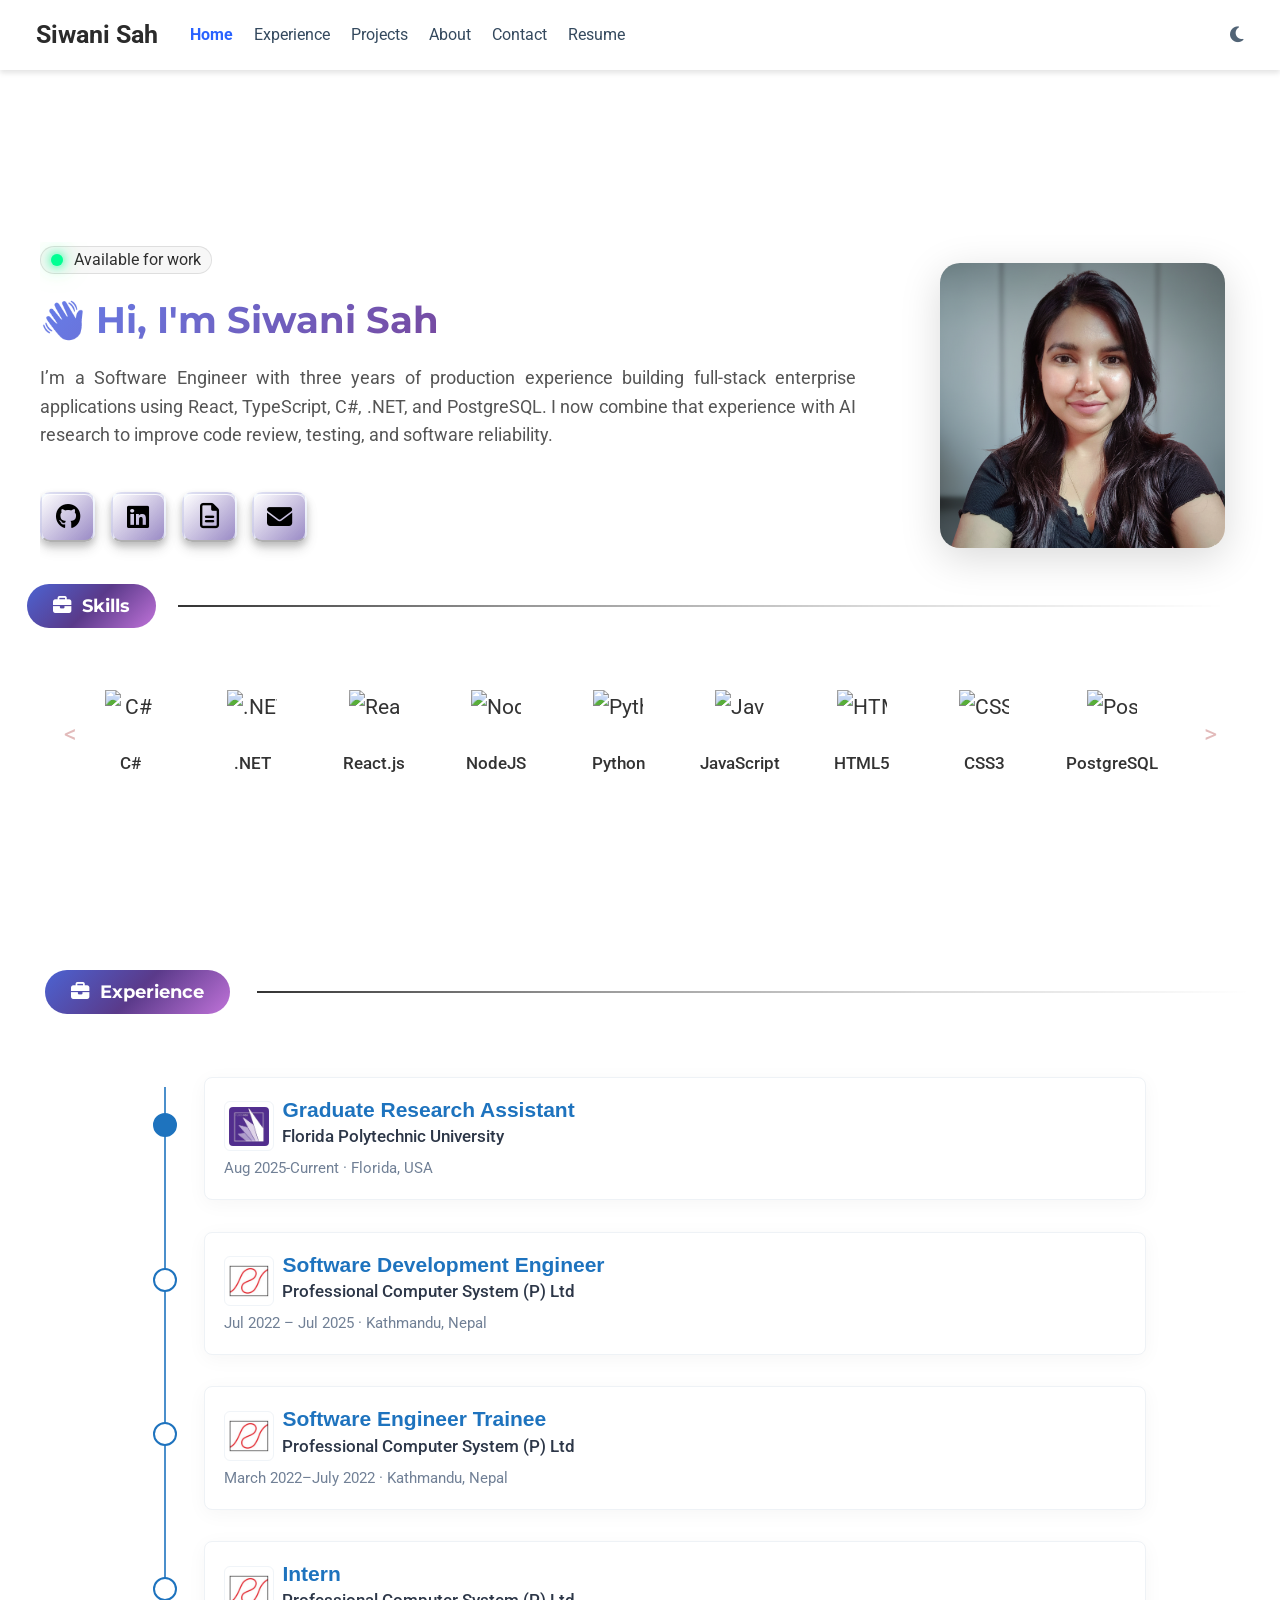
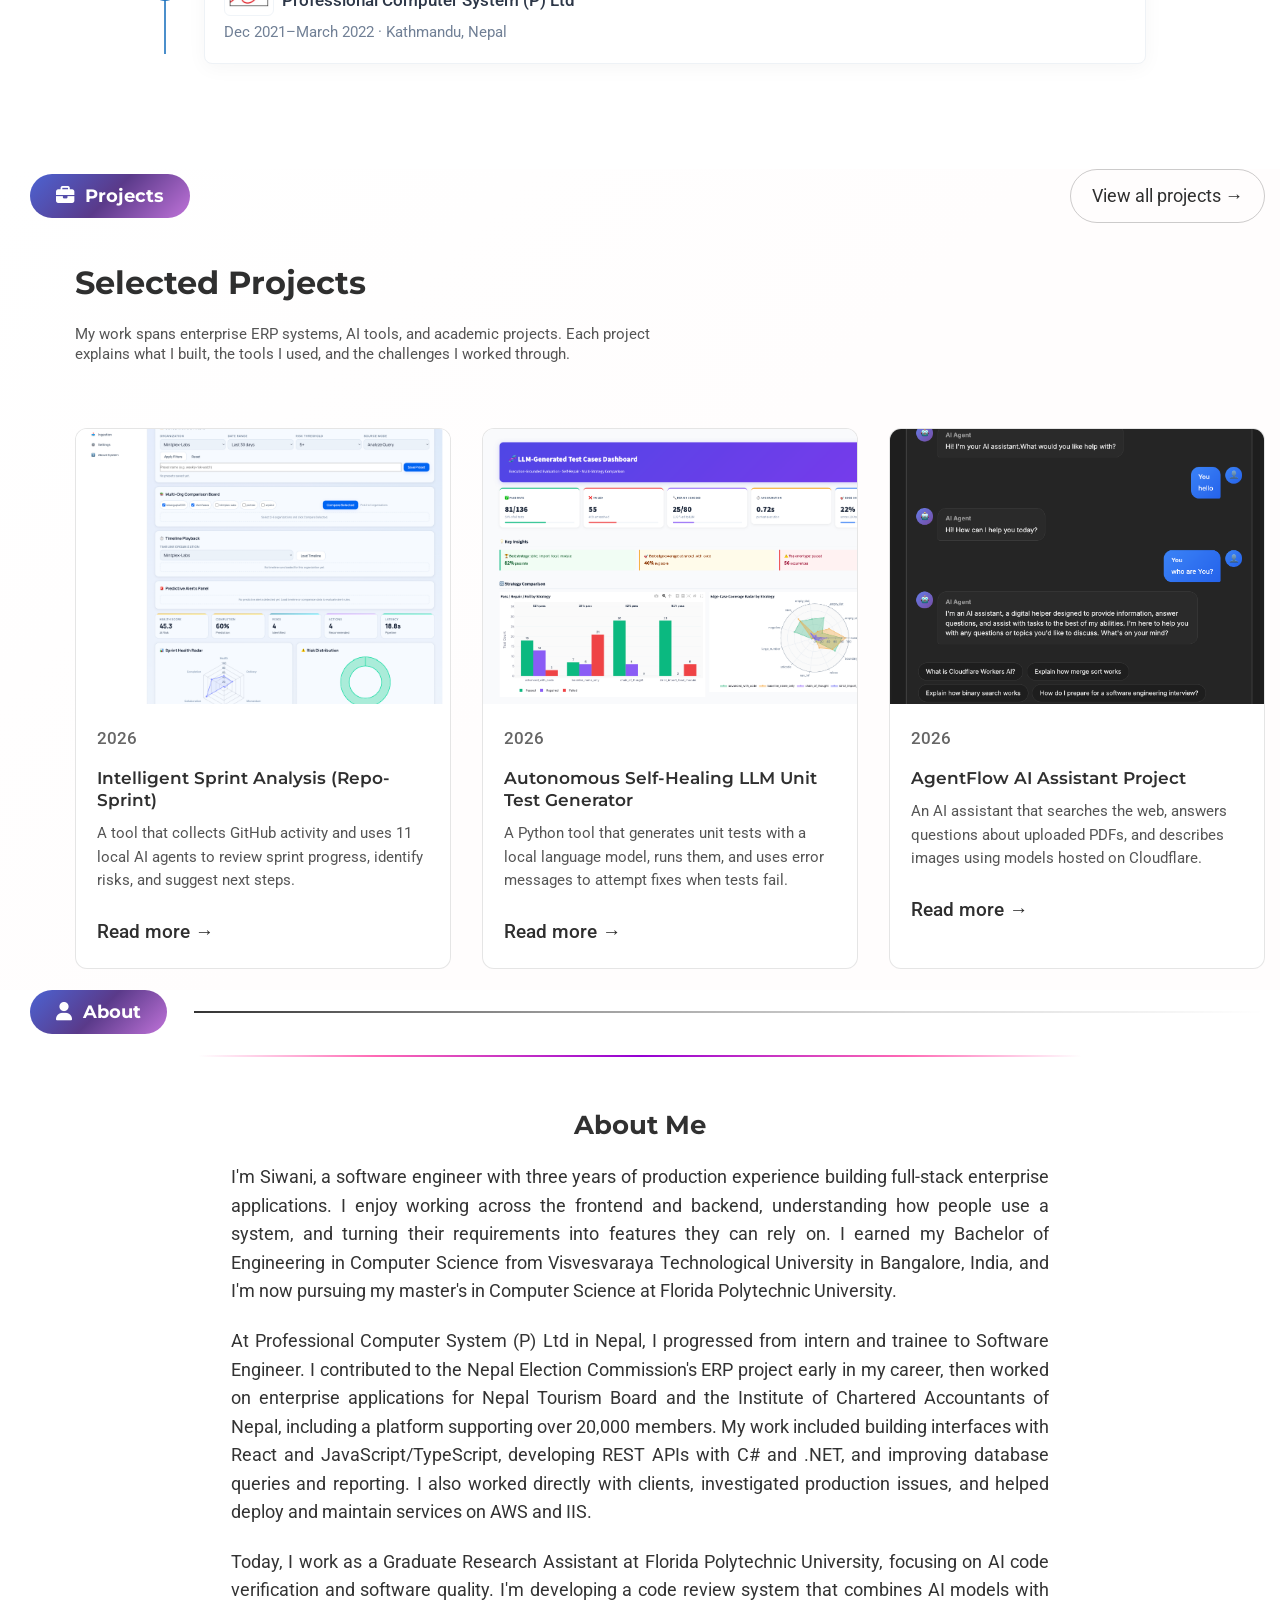
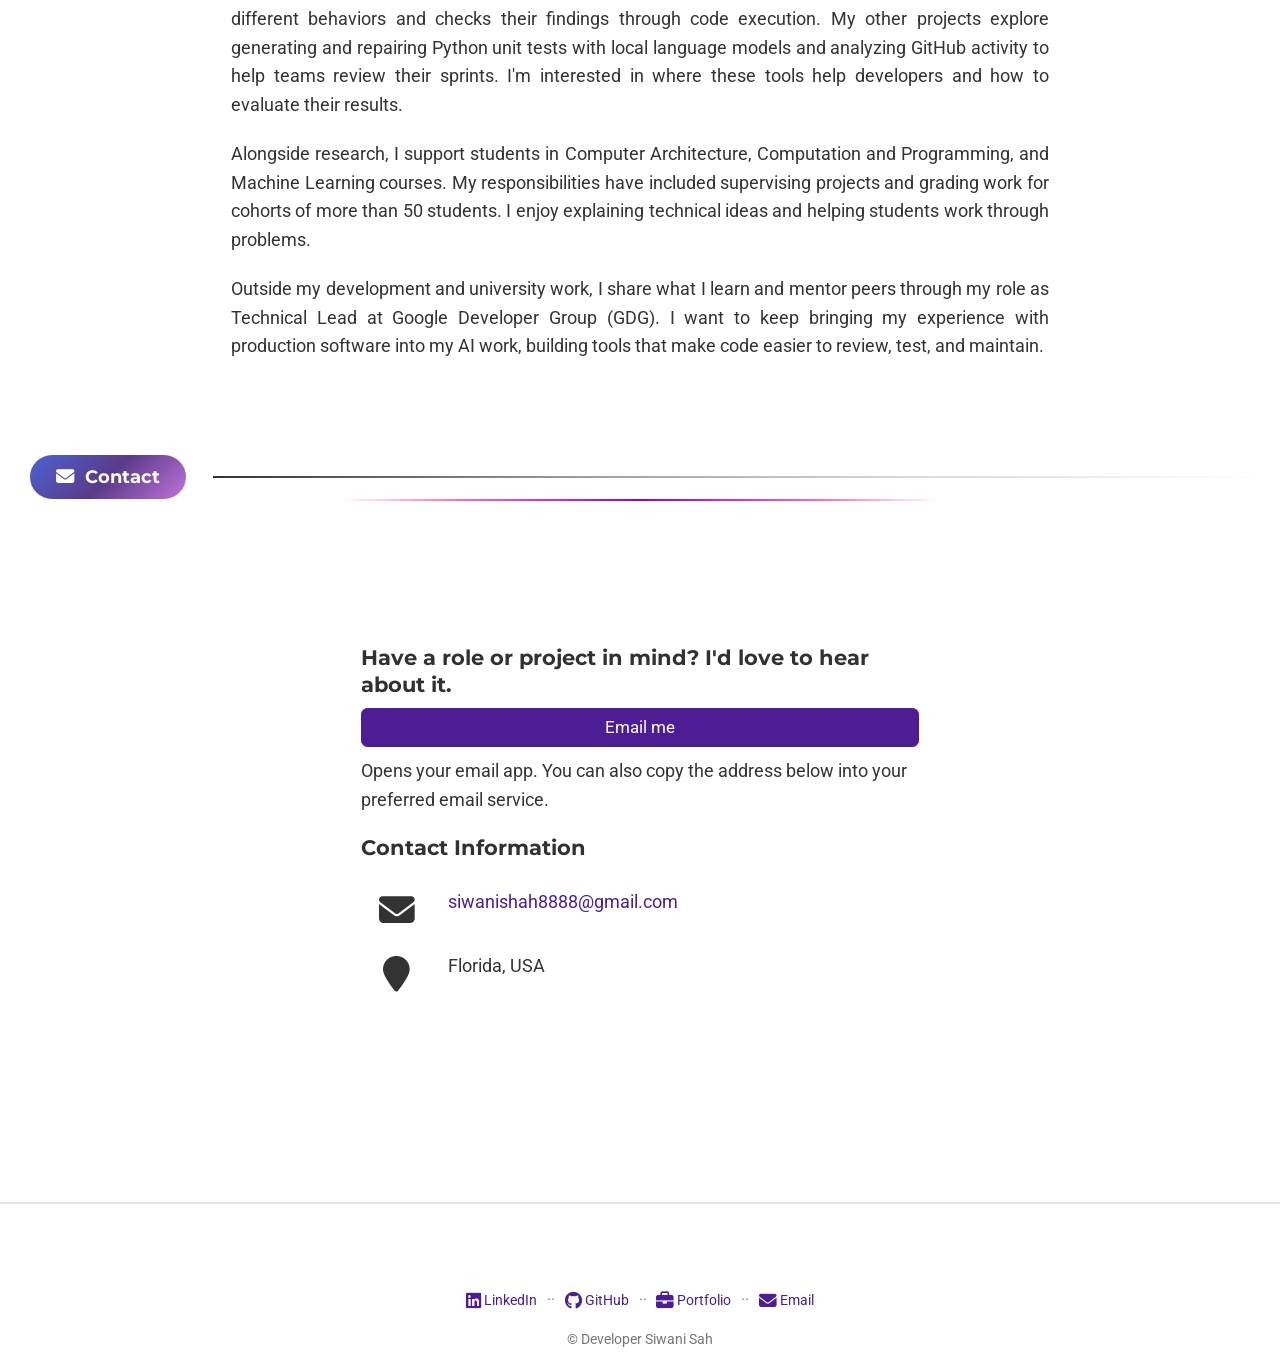
==== commit 6ade06c2: "changes in details" ====
--- a/index.html
+++ b/index.html
@@ -4090,7 +4090,7 @@
                     </li>
                     <li>
                       <i class="fa-li fas fa-map-marker fa-2x" aria-hidden="true"></i>
-                      <span id="person-address">Lakeland, Florida,USA </span>
+                      <span id="person-address">Florida, USA </span>
                     </li>
                   </ul>
                 </div>
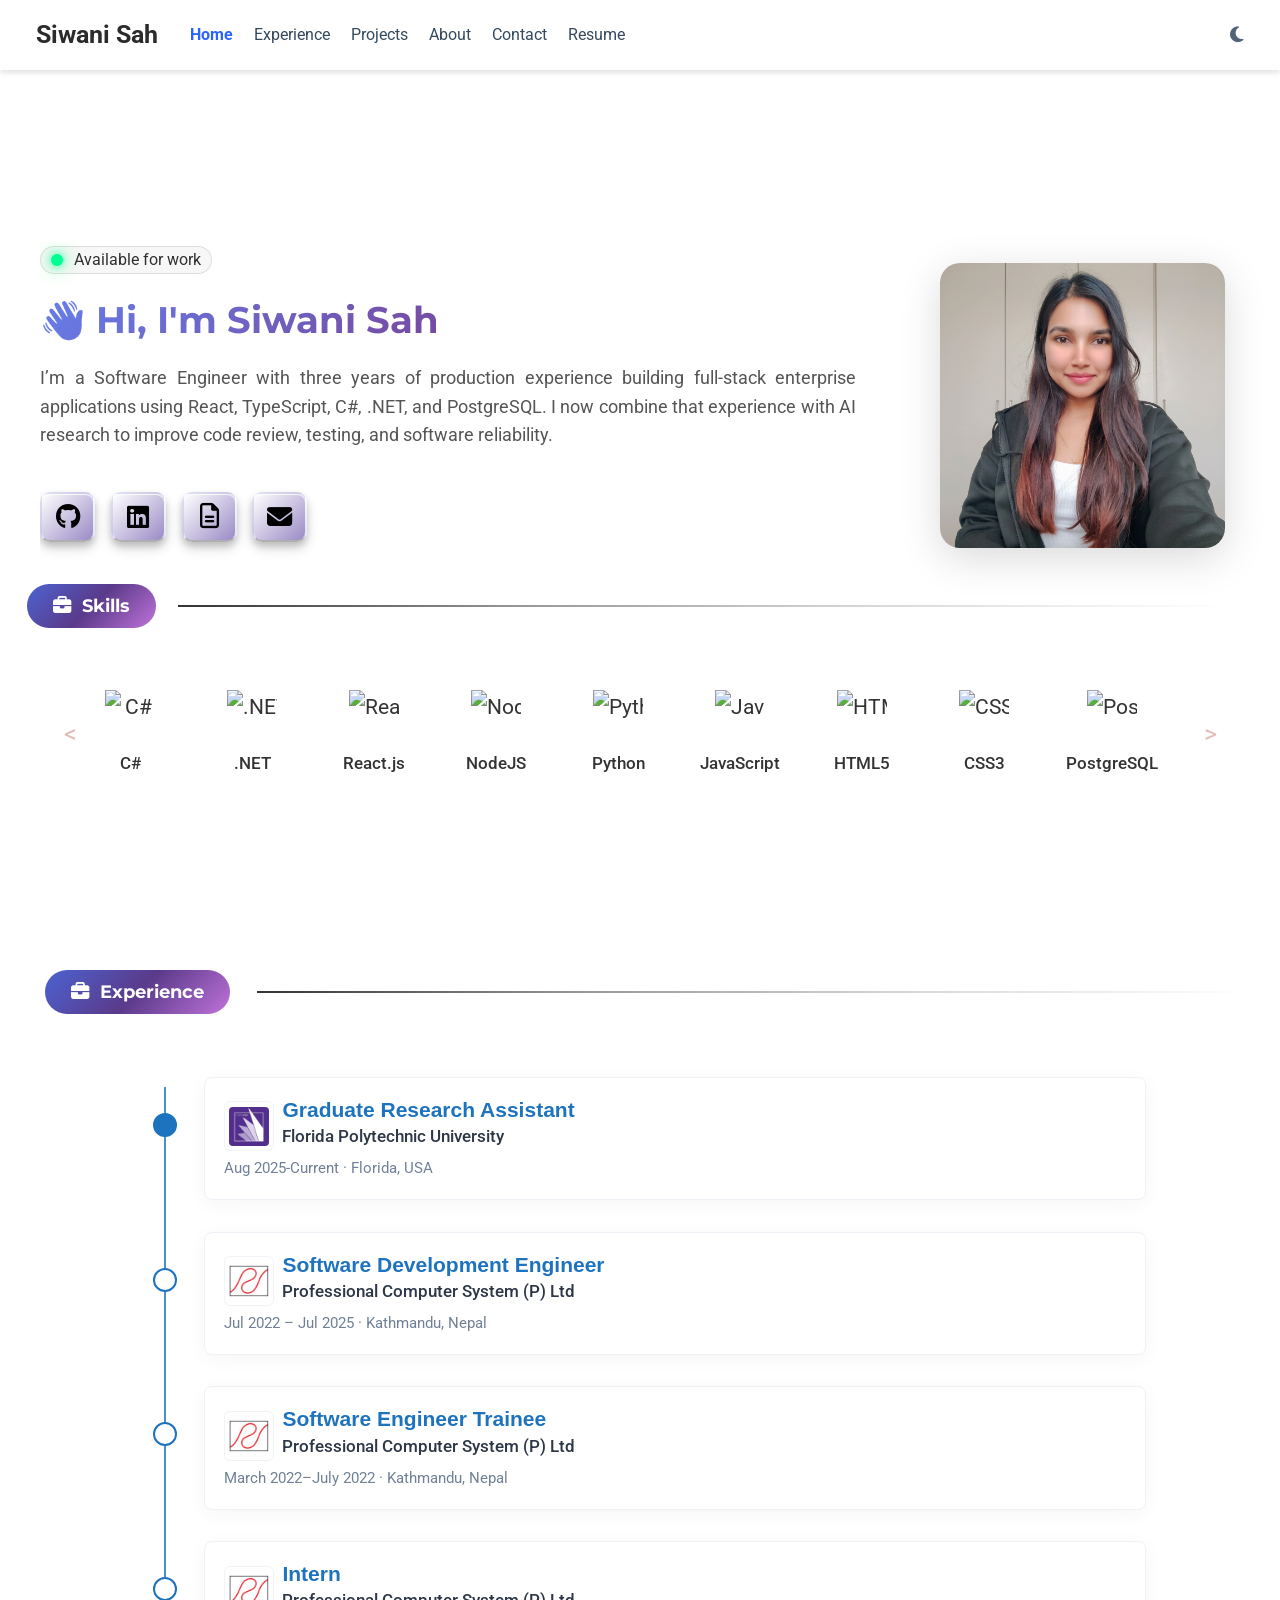
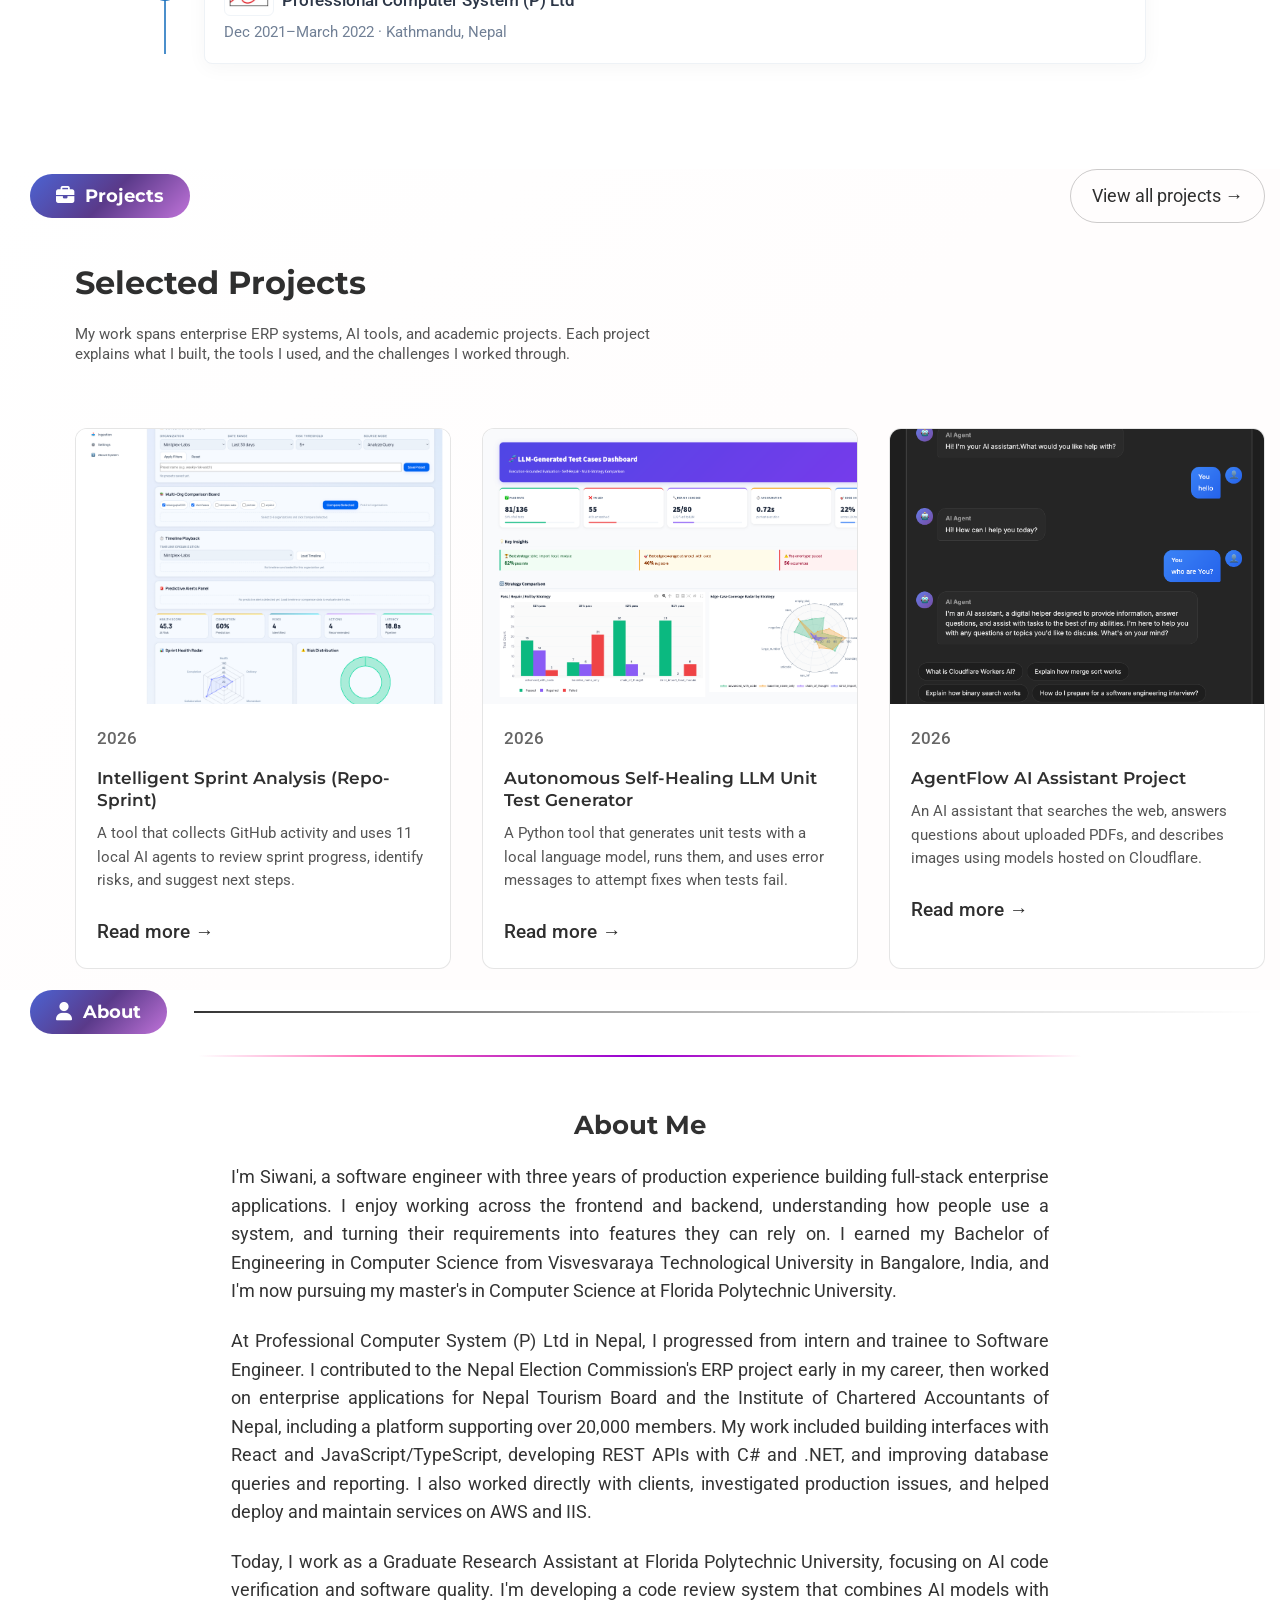
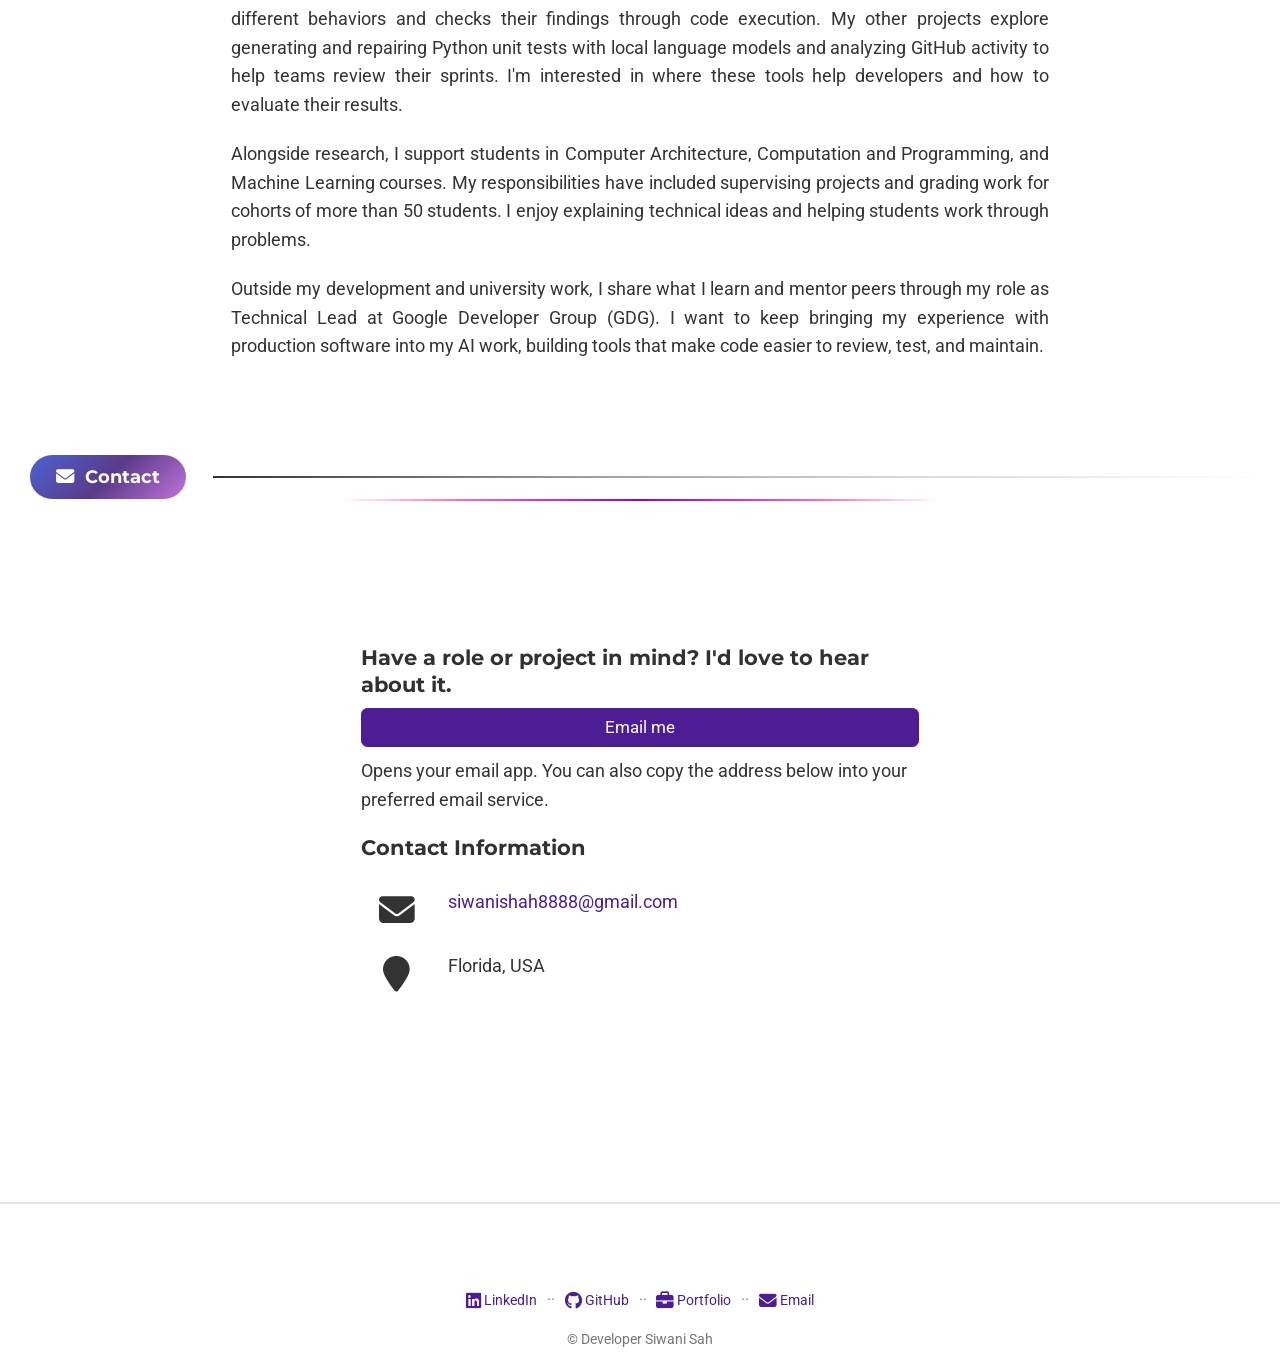
==== commit b468f983: "updates" ====
--- a/index.html
+++ b/index.html
@@ -68,8 +68,8 @@
   <meta name="author" content="Siwani Sah" />
   <meta name="description" content="Graduate Assistant | Computer Science | Engineer" />
   <link rel="manifest" href="manifest.webmanifest" />
-  <link rel="icon" type="image/png" href="media/Siwani.png" />
-  <link rel="apple-touch-icon" type="image/png" href="media/Siwani.png" />
+  <link rel="icon" type="image/png" href="media/Siwani.jpeg" />
+  <link rel="apple-touch-icon" type="image/png" href="media/Siwani.jpeg" />
   <meta name="theme-color" content="#4C1D95" />
   <meta property="twitter:card" content="summary" />
   <meta property="profile:first_name" content="Siwani">
@@ -3510,7 +3510,7 @@
             <!-- Profile Image -->
             <div class="home-hero-image">
               <div class="home-avatar-wrapper">
-                <img class="home-avatar" src="authors/admin/Siwani.png" alt="Siwani Sah">
+                <img class="home-avatar" src="authors/admin/Siwani.jpeg" alt="Siwani Sah">
               </div>
             </div>
           </div>
